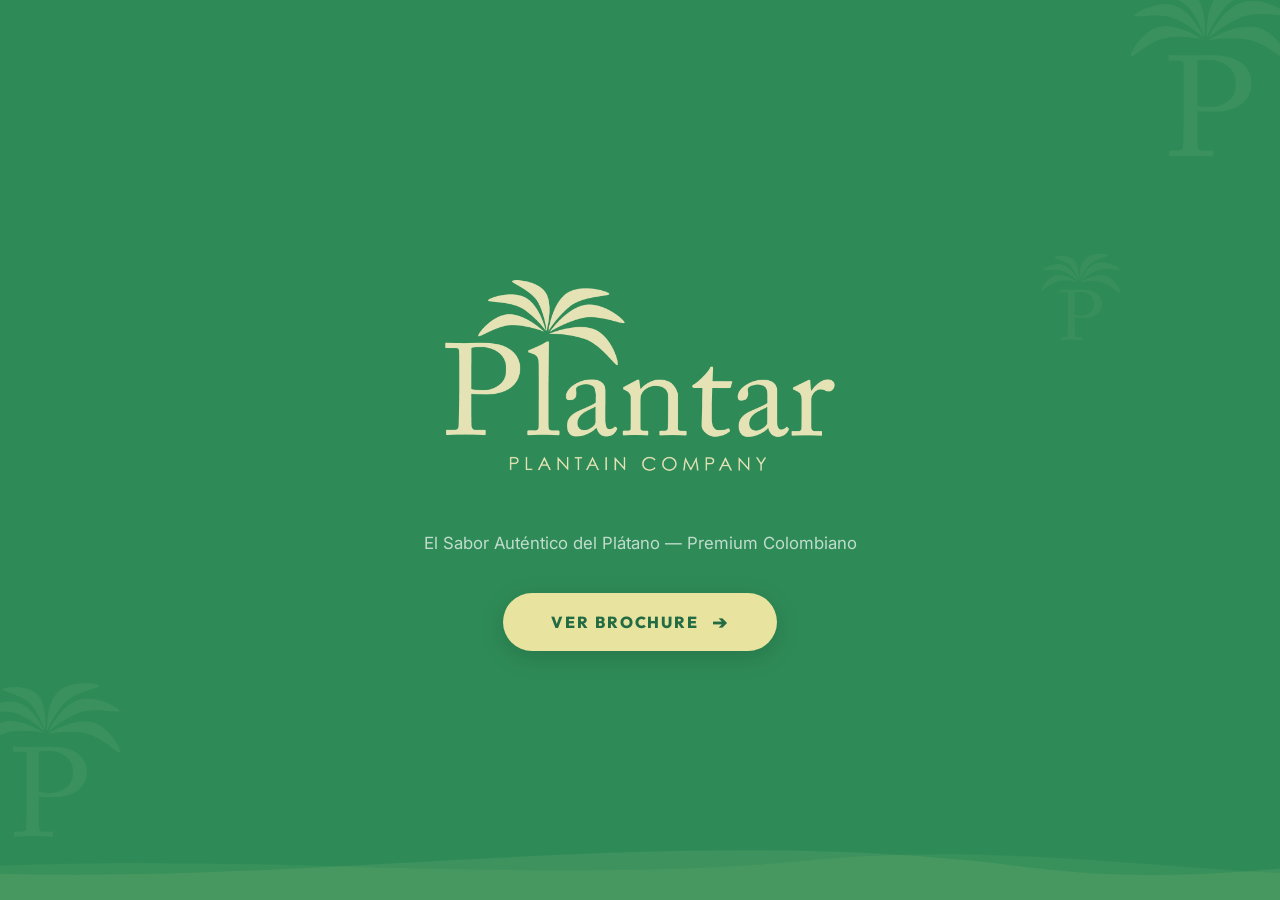
==== index.html @ ad69ef02 "Version completa del brochure interactivo Plantar - sistema de slides Brochure digital con 10 slides" ====
<!DOCTYPE html>
<html lang="es">
<head>
<meta charset="UTF-8">
<meta name="viewport" content="width=device-width, initial-scale=1.0">
<title>Plantar - Plantain Company</title>
<link rel="preconnect" href="https://fonts.googleapis.com">
<link href="https://fonts.googleapis.com/css2?family=Bebas+Neue&family=Inter:wght@300;400;500;600;700;800&family=Outfit:wght@400;500;600;700;800;900&display=swap" rel="stylesheet">
<style>
/* ============================================================
   THEME — edit colors here
   ============================================================ */
:root {
  --green:        #2E8B57;
  --green-dark:   #236B43;
  --green-deeper: #1A5233;
  --lime:         #E8E4A0;
  --lime-light:   #F2F0C4;
  --yellow:       #F5E642;
  --yellow-soft:  #EDE8A8;
  --cream:        #F9F7E8;
  --pink:         #E84B8A;
  --orange:       #F5A623;
  --white:        #FFFFFF;
  --dark:         #1A3D2A;
  --text-on-green:#E8E4A0;
  --text-dark-green:#236B43;

  --radius:    16px;
  --radius-lg: 24px;
  --radius-xl: 32px;
  --radius-pill: 50px;
  --transition: 0.5s cubic-bezier(0.22,1,0.36,1);
}

/* ============================================================
   RESET
   ============================================================ */
*,*::before,*::after{margin:0;padding:0;box-sizing:border-box}
body{
  font-family:'Inter',system-ui,sans-serif;
  background:var(--green);
  color:var(--white);
  overflow-x:hidden;
  -webkit-font-smoothing:antialiased;
}

/* ============================================================
   ORGANIC WAVE SVG (reusable bottom decoration)
   ============================================================ */
.wave-bottom{
  position:absolute;bottom:0;left:0;width:100%;
  pointer-events:none;overflow:hidden;
  line-height:0;
}
.wave-bottom svg{
  width:120%;margin-left:-10%;
  height:120px;
  display:block;
}

/* Brand P-palm icon decoration */
.brand-icon{
  position:absolute;
  pointer-events:none;
  opacity:0.07;
  animation:driftBreath 12s ease-in-out infinite;
}
.brand-icon img{
  width:100%;height:100%;
  /* Tint white PNG to lime */
  filter:brightness(0) saturate(100%)
    invert(91%) sepia(12%) saturate(600%) hue-rotate(15deg) brightness(100%) contrast(88%);
}
@keyframes driftBreath{
  0%  {transform:translateX(0)   scale(1)}
  25% {transform:translateX(15px) scale(1.06)}
  50% {transform:translateX(-10px) scale(0.94)}
  75% {transform:translateX(8px)  scale(1.04)}
  100%{transform:translateX(0)   scale(1)}
}

/* ============================================================
   LANDING
   ============================================================ */
.landing{
  min-height:100vh;
  display:flex;flex-direction:column;
  align-items:center;justify-content:center;
  background:var(--green);
  position:relative;overflow:hidden;
}

/* Decorative P icons on landing */
.landing .brand-icon.i1{top:-20px;right:-20px;width:180px;height:180px;animation-duration:14s}
.landing .brand-icon.i2{bottom:60px;left:-30px;width:160px;height:160px;animation-duration:18s;animation-delay:-4s}
.landing .brand-icon.i3{top:28%;right:12%;width:90px;height:90px;animation-duration:16s;animation-delay:-8s;opacity:0.05}

.landing-wave{
  position:absolute;bottom:0;left:0;width:100%;
  pointer-events:none;z-index:1;
}

.landing-content{
  position:relative;z-index:2;text-align:center;
  padding:2rem;
}

.logo-wrap{
  animation:popIn 0.8s cubic-bezier(0.22,1,0.36,1) forwards;
  opacity:0;
}
@keyframes popIn{
  from{opacity:0;transform:scale(0.8) translateY(30px)}
  to{opacity:1;transform:scale(1) translateY(0)}
}

/* Logo image — lime tint via CSS filter on white PNG */
.logo-img{
  max-width:clamp(280px,45vw,500px);
  height:auto;
  /* Tint white PNG to lime #E8E4A0 using filter */
  filter:brightness(0) saturate(100%)
    invert(91%) sepia(12%) saturate(600%) hue-rotate(15deg) brightness(100%) contrast(88%);
  margin-bottom:0.5rem;
  transition:filter 0.4s;
}
/* Portada truck */
.portada-truck{
  position:absolute;right:-10px;top:50%;transform:translateY(-50%);
  width:clamp(140px,20vw,240px);height:auto;
  z-index:3;pointer-events:none;
  animation:truckBounce 3s ease-in-out infinite;
  filter:drop-shadow(0 10px 25px rgba(0,0,0,0.15));
}
@keyframes truckBounce{
  0%,100%{transform:translateY(-50%) rotate(-1deg)}
  50%{transform:translateY(calc(-50% - 10px)) rotate(1deg)}
}
/* Sello sabor autentico */
.portada-sello{
  position:absolute;left:30px;top:50%;transform:translateY(-50%);
  width:clamp(90px,14vw,150px);height:auto;
  z-index:3;pointer-events:none;
  animation:selloSpin 20s linear infinite;
}
@keyframes selloSpin{
  from{transform:translateY(-50%) rotate(0deg)}
  to{transform:translateY(-50%) rotate(360deg)}
}
/* Decorative tropical leaves */
.portada-leaves{
  position:absolute;top:0;left:0;width:100%;height:100%;
  pointer-events:none;overflow:hidden;z-index:1;
}
.leaf{
  position:absolute;font-size:clamp(2rem,5vw,4rem);
  pointer-events:none;opacity:0.85;
  filter:drop-shadow(0 4px 8px rgba(0,0,0,0.1));
}
.leaf:nth-child(1){top:5%;left:8%;animation:leafFloat1 4s ease-in-out infinite;font-size:clamp(2.5rem,6vw,5rem)}
.leaf:nth-child(2){top:8%;right:25%;animation:leafFloat2 5s ease-in-out infinite 0.5s;font-size:clamp(2rem,4vw,3.5rem)}
.leaf:nth-child(3){top:2%;left:35%;animation:leafFloat1 4.5s ease-in-out infinite 1s;font-size:clamp(1.8rem,3.5vw,3rem)}
.leaf:nth-child(4){bottom:15%;left:5%;animation:leafFloat2 3.5s ease-in-out infinite 0.3s;font-size:clamp(2.5rem,5vw,4.5rem)}
.leaf:nth-child(5){bottom:10%;left:30%;animation:leafFloat1 5.5s ease-in-out infinite 0.8s;font-size:clamp(2rem,4vw,3.5rem)}
.leaf:nth-child(6){bottom:5%;right:30%;animation:leafFloat2 4s ease-in-out infinite 1.2s;font-size:clamp(1.5rem,3vw,2.5rem)}
.leaf:nth-child(7){top:15%;right:8%;animation:leafFloat1 3.8s ease-in-out infinite 0.6s;font-size:clamp(2rem,4.5vw,3.8rem)}
.leaf:nth-child(8){bottom:20%;right:10%;animation:leafFloat2 4.2s ease-in-out infinite 1.5s;font-size:clamp(2rem,4vw,3rem)}
@keyframes leafFloat1{
  0%,100%{transform:translateY(0) rotate(0deg)}
  50%{transform:translateY(-15px) rotate(8deg)}
}
@keyframes leafFloat2{
  0%,100%{transform:translateY(0) rotate(0deg)}
  50%{transform:translateY(-12px) rotate(-6deg)}
}
@media(max-width:600px){
  .portada-truck{width:clamp(100px,28vw,150px);right:10px}
  .portada-sello{width:clamp(65px,16vw,100px);left:10px}
  .leaf{opacity:0.7}
}

.brand-name{
  font-family:'Bebas Neue',sans-serif;
  font-size:clamp(5rem,14vw,10rem);
  color:var(--lime);
  letter-spacing:0.02em;
  line-height:0.85;
  text-shadow:0 4px 20px rgba(0,0,0,0.15);
}

.brand-sub{
  font-family:'Outfit',sans-serif;
  font-size:clamp(1rem,2.5vw,1.5rem);
  color:rgba(232,228,160,0.5);
  font-weight:600;
  letter-spacing:0.3em;
  text-transform:uppercase;
  margin-top:0.3rem;
}

.brand-slogan{
  font-family:'Inter',sans-serif;
  font-size:clamp(0.85rem,1.5vw,1.05rem);
  color:rgba(255,255,255,0.7);
  font-weight:400;
  margin-top:1.2rem;
  animation:fadeUp 1s ease forwards 0.6s;
  opacity:0;
}
@keyframes fadeUp{from{opacity:0;transform:translateY(12px)}to{opacity:1;transform:translateY(0)}}

.cta{
  display:inline-flex;align-items:center;gap:0.8rem;
  margin-top:2.5rem;
  padding:1.1rem 3rem;
  font-family:'Outfit',sans-serif;
  font-size:1rem;font-weight:800;
  color:var(--green-dark);
  background:var(--lime);
  border:none;border-radius:var(--radius-pill);
  cursor:pointer;
  text-transform:uppercase;letter-spacing:0.12em;
  box-shadow:0 6px 24px rgba(0,0,0,0.15);
  transition:all var(--transition);
  animation:fadeUp 1s ease forwards 0.9s;
  opacity:0;
  position:relative;overflow:hidden;
}
.cta::before{
  content:'';position:absolute;
  top:0;left:-100%;width:100%;height:100%;
  background:linear-gradient(90deg,transparent,rgba(255,255,255,0.4),transparent);
  transition:left 0.5s;
}
.cta:hover::before{left:100%}
.cta:hover{transform:translateY(-3px) scale(1.03);box-shadow:0 10px 32px rgba(0,0,0,0.2)}
.cta:active{transform:translateY(0) scale(0.98)}
.cta-icon{transition:transform 0.3s;font-size:1.1rem}
.cta:hover .cta-icon{transform:translateX(4px)}

/* ============================================================
   BROCHURE OVERLAY
   ============================================================ */
.overlay{
  position:fixed;top:0;left:0;width:100%;height:100%;
  z-index:1000;visibility:hidden;opacity:0;
  transition:opacity 0.5s,visibility 0.5s;
}
.overlay.open{visibility:visible;opacity:1}

.btn-close{
  position:fixed;top:1.5rem;right:1.5rem;z-index:1010;
  width:48px;height:48px;border-radius:50%;
  border:3px solid rgba(255,255,255,0.2);
  background:rgba(0,0,0,0.2);backdrop-filter:blur(8px);
  color:white;font-size:1.2rem;
  cursor:pointer;display:flex;align-items:center;justify-content:center;
  transition:all 0.3s;
}
.btn-close:hover{background:var(--pink);border-color:var(--pink);transform:rotate(90deg) scale(1.1)}

.arrow{
  position:fixed;top:50%;transform:translateY(-50%);z-index:1005;
  width:52px;height:52px;border-radius:50%;
  border:3px solid rgba(255,255,255,0.15);
  background:rgba(0,0,0,0.15);backdrop-filter:blur(8px);
  color:white;font-size:1.2rem;
  cursor:pointer;display:flex;align-items:center;justify-content:center;
  transition:all 0.3s;
}
.arrow:hover{background:var(--lime);color:var(--green-dark);border-color:var(--lime)}
.arrow.prev{left:1rem}.arrow.next{right:1rem}
.arrow:disabled{opacity:0.15;cursor:default;pointer-events:none}

.slider{position:relative;width:100%;height:100%;overflow:hidden}
.track{display:flex;height:100%;transition:transform 0.7s cubic-bezier(0.22,1,0.36,1)}

.slide{
  min-width:100%;height:100%;overflow-y:auto;
  display:flex;align-items:center;justify-content:center;
  padding:4rem 2rem;position:relative;
}
.slide::-webkit-scrollbar{width:4px}
.slide::-webkit-scrollbar-thumb{background:rgba(255,255,255,0.15);border-radius:4px}

.slide-body{
  max-width:1100px;width:100%;
  opacity:0;transform:translateY(35px);
  transition:all 0.8s cubic-bezier(0.22,1,0.36,1);
}
.slide.active .slide-body{opacity:1;transform:translateY(0)}

/* Dots */
.dots{
  position:fixed;bottom:1.5rem;left:50%;transform:translateX(-50%);
  z-index:1005;display:flex;gap:0.5rem;align-items:center;
  padding:0.6rem 1.2rem;
  background:rgba(0,0,0,0.35);backdrop-filter:blur(10px);
  border-radius:var(--radius-pill);
  border:1px solid rgba(255,255,255,0.1);
}
.dot{
  width:10px;height:10px;border-radius:50%;
  border:none;background:rgba(255,255,255,0.3);
  cursor:pointer;transition:all 0.4s;padding:0;
  position:relative;
}
.dot:hover{background:rgba(255,255,255,0.6);transform:scale(1.2)}
.dot.on{
  background:var(--green);width:32px;border-radius:6px;
  box-shadow:0 0 12px rgba(46,139,87,0.5);
  animation:dotPulse 2s ease-in-out infinite;
}
@keyframes dotPulse{
  0%,100%{box-shadow:0 0 8px rgba(46,139,87,0.4)}
  50%{box-shadow:0 0 16px rgba(46,139,87,0.7)}
}

/* ============================================================
   PATAKIS FAMILIA - RAIN EMPAQUES
   ============================================================ */
.patakis-slide{
  background:linear-gradient(135deg,#E8621C 0%,#D4247A 25%,#9C27B0 50%,#F5A623 75%,#2E8B57 100%);
  background-size:300% 300%;
  animation:patakisBg 10s ease infinite;
  overflow:hidden;position:relative;
}
@keyframes patakisBg{
  0%{background-position:0% 50%}
  50%{background-position:100% 50%}
  100%{background-position:0% 50%}
}
.patakis-rain{
  position:absolute;top:0;left:0;width:100%;height:100%;
  pointer-events:none;z-index:0;overflow:hidden;
}
.rain-emp{
  position:absolute;top:-150px;
  width:clamp(70px,10vw,130px);height:auto;
  object-fit:contain;
  animation:empRain linear infinite;
  opacity:0.9;
  filter:drop-shadow(0 6px 18px rgba(0,0,0,0.35));
  pointer-events:none;
}
.rain-emp:nth-child(odd){animation-name:empRainSpin}
@keyframes empRain{
  0%{transform:translateY(-120px) rotate(-5deg);opacity:0}
  10%{opacity:0.85}
  90%{opacity:0.7}
  100%{transform:translateY(calc(100vh + 120px)) rotate(5deg);opacity:0}
}
@keyframes empRainSpin{
  0%{transform:translateY(-120px) rotate(-15deg) scale(0.9);opacity:0}
  10%{opacity:0.8}
  50%{transform:translateY(50vh) rotate(10deg) scale(1.05)}
  90%{opacity:0.6}
  100%{transform:translateY(calc(100vh + 120px)) rotate(20deg) scale(0.95);opacity:0}
}
.patakis-content{
  position:relative;z-index:2;
  display:flex;flex-direction:column;align-items:center;justify-content:center;
  text-align:center;gap:1.5rem;
  min-height:60vh;
}
.patakis-logo{
  width:clamp(220px,35vw,450px);height:auto;
  filter:drop-shadow(0 10px 40px rgba(0,0,0,0.35));
  animation:patakisFloat 4s ease-in-out infinite;
}
@keyframes patakisFloat{
  0%,100%{transform:translateY(0) scale(1)}
  50%{transform:translateY(-12px) scale(1.02)}
}
.patakis-title{
  font-family:'Bebas Neue',sans-serif;
  font-size:clamp(2.5rem,8vw,5rem);
  color:#fff;line-height:1.05;
  text-shadow:0 4px 30px rgba(0,0,0,0.3);
}
.patakis-title span{
  display:block;
  color:#fff;
  font-size:1.3em;
  text-shadow:0 6px 40px rgba(0,0,0,0.25);
}
.patakis-grid{
  display:grid;
  grid-template-columns:repeat(auto-fill,minmax(70px,1fr));
  gap:0.4rem;max-width:800px;width:100%;
  margin-top:0.3rem;
}
.patakis-emp-item{
  background:rgba(255,255,255,0.06);
  border:1px solid rgba(255,255,255,0.08);
  border-radius:10px;padding:0.4rem;
  display:flex;align-items:center;justify-content:center;
  transition:all 0.3s;cursor:pointer;
}
.patakis-emp-item:hover{
  transform:translateY(-5px) scale(1.08);
  background:rgba(255,255,255,0.15);
  box-shadow:0 8px 24px rgba(245,166,35,0.3);
  border-color:rgba(245,166,35,0.4);
}
.patakis-emp-item img{
  width:100%;height:58px;object-fit:contain;
  filter:drop-shadow(0 2px 6px rgba(0,0,0,0.2));
}
@media(max-width:768px){
  .patakis-title{font-size:clamp(1.5rem,5vw,2.5rem)}
  .patakis-logo{width:clamp(150px,40vw,250px)}
  .patakis-grid{grid-template-columns:repeat(auto-fit,minmax(70px,1fr));gap:0.5rem}
  .patakis-emp-item img{height:60px}
  .rain-emp{width:clamp(40px,10vw,70px)}
}
.dots-wrap{
  position:fixed;bottom:0.8rem;left:50%;transform:translateX(-50%);
  z-index:1005;display:flex;flex-direction:column;align-items:center;gap:0.4rem;
}
.dots{position:static;transform:none}
.dots-hint{
  font-family:'Outfit',sans-serif;font-size:0.72rem;font-weight:600;
  color:rgba(255,255,255,0.9);
  background:var(--green);
  padding:0.3rem 1rem;border-radius:50px;
  white-space:nowrap;
  animation:hintFade 4s ease forwards;
  pointer-events:none;
}
@keyframes hintFade{
  0%{opacity:0;transform:translateY(5px)}
  15%{opacity:1;transform:translateY(0)}
  80%{opacity:1;transform:translateY(0)}
  100%{opacity:0;transform:translateY(-5px)}
}

/* Progress */
.progress{
  position:fixed;top:0;left:0;height:4px;
  background:linear-gradient(90deg,var(--lime),var(--yellow),var(--orange));
  z-index:1010;transition:width 0.5s ease;border-radius:0 2px 2px 0;
}

.counter{
  position:fixed;bottom:2rem;right:1.5rem;z-index:1005;
  font-size:0.75rem;color:rgba(255,255,255,0.3);font-weight:600;
}

/* ============================================================
   SLIDE BACKGROUNDS
   ============================================================ */
.bg-green{background:var(--green)}
.bg-green-dark{background:var(--green-dark)}

/* Legacy slide v2 */
.legacy-slide{
  background:linear-gradient(160deg,#FFF8F0 0%,#FFF3E0 40%,#E8F5E9 100%);
  color:#2D3436;
}
.legacy-badge{
  display:inline-block;
  background:linear-gradient(135deg,var(--green),#43A047);
  color:#fff;
  padding:0.4rem 1.8rem;
  border-radius:50px;
  font-family:'Outfit',sans-serif;
  font-size:0.85rem;
  font-weight:700;
  letter-spacing:0.12em;
  text-transform:uppercase;
}
.legacy-accent-line{
  width:80px;height:4px;
  background:linear-gradient(90deg,var(--green),#F5A623,#E8621C);
  border-radius:4px;
  margin:0.8rem auto 0;
}
.legacy-tabs-v2{
  display:flex;gap:1rem;margin-top:2rem;justify-content:center;
}
.ltab-v2{
  display:flex;flex-direction:column;align-items:center;
  padding:1.2rem 2.5rem;
  background:#fff;
  border:2px solid #e0e0e0;
  border-radius:16px;
  cursor:pointer;
  transition:all 0.35s ease;
  box-shadow:0 2px 8px rgba(0,0,0,0.04);
  font-family:'Outfit',sans-serif;
}
.ltab-v2:hover{
  border-color:var(--green);
  transform:translateY(-4px);
  box-shadow:0 8px 24px rgba(46,139,87,0.12);
}
.ltab-v2.active{
  background:var(--green);
  border-color:var(--green);
  color:#fff;
  transform:translateY(-4px);
  box-shadow:0 8px 24px rgba(46,139,87,0.25);
}
.ltab-v2-icon{font-size:2rem;margin-bottom:0.4rem;display:block}
.ltab-v2-label{font-size:0.85rem;font-weight:700;text-transform:uppercase;letter-spacing:0.08em}

.panel-quienes-v2{
  margin-top:1.5rem;
  padding:2rem;
  background:#fff;
  border-radius:16px;
  box-shadow:0 4px 20px rgba(0,0,0,0.06);
  border-left:4px solid var(--green);
}
.panel-quienes-v2 p{
  font-size:0.95rem;line-height:1.9;color:#444;font-weight:400;
}
.legacy-highlights{
  display:flex;gap:1rem;margin-top:1.5rem;flex-wrap:wrap;
}
.legacy-hl{
  display:flex;align-items:center;gap:0.5rem;
  padding:0.6rem 1.2rem;
  background:linear-gradient(135deg,#E8F5E9,#C8E6C9);
  border-radius:50px;
  font-size:0.85rem;font-weight:600;color:var(--green-dark);
}
.legacy-hl-icon{font-size:1.2rem}

.panel-historia-v2{
  margin-top:1.5rem;
  padding:2rem;
  background:#fff;
  border-radius:16px;
  box-shadow:0 4px 20px rgba(0,0,0,0.06);
  max-height:400px;overflow-y:auto;
}
.panel-historia-v2::-webkit-scrollbar{width:4px}
.panel-historia-v2::-webkit-scrollbar-thumb{background:var(--green);border-radius:4px}

.timeline-v2{position:relative;padding-left:2.5rem}
.timeline-v2::before{
  content:'';position:absolute;
  left:10px;top:0;bottom:0;width:3px;
  background:linear-gradient(to bottom,var(--green),#F5A623,#E8621C,#D4247A);
  border-radius:3px;
}
.tlv2-item{
  position:relative;margin-bottom:2rem;
  display:flex;gap:1rem;align-items:flex-start;
}
.tlv2-dot{
  position:absolute;left:-2.15rem;top:0.2rem;
  width:14px;height:14px;border-radius:50%;
  background:#fff;
  border:3px solid var(--green);
  box-shadow:0 0 0 4px rgba(46,139,87,0.15);
  z-index:2;
}
.tlv2-item:nth-child(2) .tlv2-dot{border-color:#43A047}
.tlv2-item:nth-child(3) .tlv2-dot{border-color:#66BB6A}
.tlv2-item:nth-child(4) .tlv2-dot{border-color:#F5A623}
.tlv2-item:nth-child(5) .tlv2-dot{border-color:#E8621C}
.tlv2-item:nth-child(6) .tlv2-dot{border-color:#D4247A}
.tlv2-item:nth-child(7) .tlv2-dot{border-color:#9C27B0}

.tlv2-year{
  font-family:'Bebas Neue',sans-serif;
  font-size:1.8rem;color:var(--green);
  line-height:1;min-width:60px;
}
.tlv2-content{flex:1}
.tlv2-title{
  font-family:'Outfit',sans-serif;
  font-size:1rem;font-weight:700;color:#2D3436;
  margin-bottom:0.25rem;
}
.tlv2-desc{font-size:0.85rem;color:#666;line-height:1.6;font-weight:400}
.bg-lime{background:var(--lime);color:var(--green-dark)}
.bg-yellow{background:var(--yellow-soft);color:var(--green-dark)}
.bg-cream{background:var(--cream);color:var(--green-dark)}
.bg-pink{background:linear-gradient(135deg,#C41E68,var(--pink))}
.bg-orange{background:linear-gradient(135deg,#D4581A,var(--orange))}

/* ============================================================
   TYPOGRAPHY
   ============================================================ */
.mega-title{
  font-family:'Bebas Neue',sans-serif;
  font-size:clamp(3rem,8vw,5.5rem);
  line-height:0.9;letter-spacing:0.02em;
  margin-bottom:0.5rem;
}
.mega-title .highlight{color:var(--lime)}
.bg-lime .mega-title .highlight,
.bg-yellow .mega-title .highlight,
.bg-cream .mega-title .highlight{color:var(--green)}

.sub-title{
  font-family:'Outfit',sans-serif;
  font-size:clamp(0.95rem,1.8vw,1.15rem);
  font-weight:500;opacity:0.75;
  margin-bottom:2rem;
}

.body-text{
  font-size:0.95rem;line-height:1.8;
  opacity:0.85;max-width:550px;font-weight:400;
}

.section-label{
  display:inline-block;
  padding:0.35rem 1.2rem;border-radius:var(--radius-pill);
  font-family:'Outfit',sans-serif;
  font-size:0.7rem;font-weight:700;
  text-transform:uppercase;letter-spacing:0.15em;
  background:rgba(255,255,255,0.12);
  margin-bottom:1rem;
}
.bg-lime .section-label,
.bg-yellow .section-label,
.bg-cream .section-label{background:rgba(74,124,46,0.1)}

/* ============================================================
   LAYOUT
   ============================================================ */
.two-col{display:grid;grid-template-columns:1fr 1fr;gap:4rem;align-items:center}
.center{text-align:center}
@media(max-width:768px){.two-col{grid-template-columns:1fr;gap:2rem}}

/* ============================================================
   PILL CARDS (numbered items like Canva style)
   ============================================================ */
.pills{display:flex;flex-direction:column;gap:0.8rem;margin-top:1.5rem}
.pill{
  display:flex;align-items:center;gap:1rem;
  padding:1rem 1.5rem;
  background:rgba(232,228,160,0.12);
  border-radius:var(--radius-pill);
  transition:all 0.3s;
}
.pill:hover{background:rgba(232,228,160,0.2);transform:translateX(6px)}
.bg-lime .pill,.bg-yellow .pill,.bg-cream .pill{background:rgba(74,124,46,0.08)}
.bg-lime .pill:hover,.bg-yellow .pill:hover,.bg-cream .pill:hover{background:rgba(74,124,46,0.15)}

.pill-num{
  font-family:'Bebas Neue',sans-serif;
  font-size:1.8rem;
  min-width:40px;
  color:var(--lime);
}
.bg-lime .pill-num,.bg-yellow .pill-num,.bg-cream .pill-num{color:var(--green)}
.pill-text{font-size:0.9rem;font-weight:500;line-height:1.4}

/* ============================================================
   CARDS GRID
   ============================================================ */
.cards{display:grid;grid-template-columns:repeat(auto-fit,minmax(220px,1fr));gap:1.2rem;margin-top:2rem}
.card{
  background:rgba(255,255,255,0.08);
  border-radius:var(--radius-lg);
  padding:2rem 1.5rem;text-align:center;
  transition:all var(--transition);
  border:2px solid rgba(255,255,255,0.05);
}
.card:hover{transform:translateY(-6px);background:rgba(255,255,255,0.14);box-shadow:0 16px 40px rgba(0,0,0,0.15)}
.bg-lime .card,.bg-yellow .card,.bg-cream .card{
  background:var(--white);border-color:rgba(74,124,46,0.08);
  box-shadow:0 2px 12px rgba(0,0,0,0.04);
}
.bg-lime .card:hover,.bg-yellow .card:hover,.bg-cream .card:hover{box-shadow:0 12px 36px rgba(0,0,0,0.1)}
.card-icon{font-size:2.5rem;margin-bottom:0.8rem;display:block}
.card-title{font-family:'Outfit',sans-serif;font-size:1.15rem;font-weight:800;margin-bottom:0.4rem}
.card-text{font-size:0.82rem;opacity:0.65;line-height:1.6;font-weight:400}

/* ============================================================
   PRODUCTS
   ============================================================ */
.products{display:grid;grid-template-columns:repeat(auto-fit,minmax(260px,1fr));gap:1.5rem;margin-top:2rem}
.product{
  background:rgba(255,255,255,0.08);
  border-radius:var(--radius-lg);overflow:hidden;
  transition:all var(--transition);
  border:2px solid rgba(255,255,255,0.05);
}
.product:hover{transform:translateY(-8px) rotate(-0.5deg);box-shadow:0 20px 50px rgba(0,0,0,0.2)}

.product-img{
  width:100%;height:200px;
  display:flex;align-items:center;justify-content:center;
  position:relative;overflow:hidden;
  background:rgba(232,228,160,0.08);
}
.product-img img{width:100%;height:100%;object-fit:cover}
/* Organic blob behind product emoji */
.product-img::before{
  content:'';position:absolute;
  width:140px;height:140px;
  background:rgba(232,228,160,0.15);
  border-radius:60% 40% 50% 50% / 50% 60% 40% 50%;
  animation:blobMorph 6s ease-in-out infinite;
}
@keyframes blobMorph{
  0%,100%{border-radius:60% 40% 50% 50%/50% 60% 40% 50%;transform:rotate(0deg)}
  50%{border-radius:40% 60% 50% 50%/60% 40% 50% 50%;transform:rotate(15deg)}
}
.product-emoji{font-size:4rem;position:relative;z-index:1;animation:gentleFloat 4s ease-in-out infinite}
@keyframes gentleFloat{0%,100%{transform:translateY(0)}50%{transform:translateY(-10px)}}

.product-body{padding:1.5rem}
.product-name{font-family:'Outfit',sans-serif;font-size:1.2rem;font-weight:800;margin-bottom:0.3rem}
.product-desc{font-size:0.82rem;opacity:0.65;line-height:1.5;font-weight:400}
.product-tag{
  display:inline-block;padding:0.25rem 0.8rem;
  border-radius:var(--radius-pill);
  font-size:0.65rem;font-weight:700;text-transform:uppercase;letter-spacing:0.08em;
  background:var(--lime);color:var(--green-dark);
  margin-top:0.7rem;
}

/* ============================================================
   PROCESS STEPS
   ============================================================ */
.steps{display:grid;grid-template-columns:repeat(auto-fit,minmax(150px,1fr));gap:1.5rem;margin-top:2rem}
.step{text-align:center;padding:1rem 0.5rem}
.step-num{
  font-family:'Bebas Neue',sans-serif;font-size:2.2rem;
  color:var(--lime);margin-bottom:0.3rem;
}
.bg-lime .step-num,.bg-yellow .step-num{color:var(--green)}
.step-icon{font-size:2.2rem;margin-bottom:0.5rem;display:block}
.step-label{font-family:'Outfit',sans-serif;font-size:0.95rem;font-weight:700;margin-bottom:0.2rem}
.step-desc{font-size:0.78rem;opacity:0.6;line-height:1.4;font-weight:400}

/* ============================================================
   STATS
   ============================================================ */
.stats{display:grid;grid-template-columns:repeat(auto-fit,minmax(200px,1fr));gap:1.5rem;margin-top:2rem}
.stat{
  text-align:center;padding:2rem 1.5rem;
  background:rgba(232,228,160,0.08);
  border-radius:var(--radius-lg);transition:all 0.3s;
}
.stat:hover{transform:scale(1.04);background:rgba(232,228,160,0.15)}
.bg-lime .stat,.bg-cream .stat{background:var(--white);box-shadow:0 2px 12px rgba(0,0,0,0.04)}
.stat-icon{font-size:2rem;margin-bottom:0.5rem}
.stat-val{font-family:'Bebas Neue',sans-serif;font-size:3.2rem;color:var(--lime);line-height:1}
.bg-lime .stat-val,.bg-cream .stat-val{color:var(--green)}
.stat-lbl{font-size:0.75rem;opacity:0.55;margin-top:0.2rem;font-weight:500}

/* Capacity tabs */
.cap-tabs{display:flex;gap:1rem;justify-content:center;margin-top:2rem;flex-wrap:wrap}
.cap-tab{
  display:flex;flex-direction:column;align-items:center;gap:0.4rem;
  padding:1.2rem 2rem;background:#fff;
  border:2px solid #e0e0e0;
  border-radius:16px;transition:all 0.35s;min-width:160px;
  box-shadow:0 2px 8px rgba(0,0,0,0.04);
}
.cap-tab:hover{transform:translateY(-4px);border-color:var(--green);box-shadow:0 8px 24px rgba(46,139,87,0.12)}
.cap-tab.active{background:var(--green);border-color:var(--green);transform:translateY(-4px);box-shadow:0 8px 24px rgba(46,139,87,0.25)}
.cap-tab.active .cap-tab-name{color:#fff}
.cap-tab-icon{font-size:2rem}
.cap-tab-name{font-family:'Outfit',sans-serif;font-size:0.9rem;font-weight:700;color:#2D3436}
.cap-panel{display:none;margin-top:1.5rem;animation:fadeUp 0.4s ease}
.cap-panel.visible{display:block}
.cap-panel-content{
  background:#fff;border-radius:16px;
  padding:2rem;box-shadow:0 4px 20px rgba(0,0,0,0.06);
  border-left:4px solid var(--green);
}
/* Toneladas panel */
.ton-grid{display:flex;gap:1.2rem;justify-content:center;flex-wrap:wrap;align-items:stretch}
.ton-card{
  text-align:center;padding:1.5rem 2rem;background:#f9f9f9;
  border-radius:16px;flex:1;min-width:140px;max-width:220px;
  transition:all 0.3s;border:2px solid #e8e8e8;
}
.ton-card:hover{transform:scale(1.03);box-shadow:0 6px 20px rgba(0,0,0,0.08)}
.ton-card.total{background:var(--green);border-color:var(--green)}
.ton-card.total .ton-lbl{color:rgba(255,255,255,0.9)}
.ton-card.total .ton-val{color:#fff}
.ton-lbl{font-family:'Outfit',sans-serif;font-size:0.85rem;font-weight:600;color:#888;margin-bottom:0.5rem}
.ton-val{font-family:'Bebas Neue',sans-serif;font-size:clamp(2.5rem,5vw,3.5rem);color:var(--green);line-height:1}
.ton-unit{font-family:'Outfit',sans-serif;font-size:0.75rem;color:#aaa;margin-top:0.3rem}
/* Colaboradores panel */
.colab-layout{display:grid;grid-template-columns:1fr 1fr;gap:2rem;align-items:center}
.colab-img{border-radius:var(--radius-lg);overflow:hidden}
.colab-img img{width:100%;height:auto;display:block;border-radius:var(--radius-lg)}
.colab-text{color:#2D3436}
.colab-text h3{font-family:'Bebas Neue',sans-serif;font-size:clamp(1.5rem,3vw,2.2rem);color:var(--green);margin-bottom:0.8rem}
.colab-text p{font-family:'Outfit',sans-serif;font-size:0.9rem;line-height:1.6;color:#555}
.colab-stat{display:flex;gap:1rem;margin-top:1.2rem}
.colab-stat-item{text-align:center;flex:1;background:#f0f7f3;border-radius:12px;padding:0.8rem}
.colab-stat-val{font-family:'Bebas Neue',sans-serif;font-size:2rem;color:var(--green)}
.colab-stat-lbl{font-size:0.7rem;color:#888}
/* Certificaciones panel */
.cert-grid{display:flex;gap:2rem;justify-content:center;align-items:center;flex-wrap:wrap}
.cert-item{
  display:flex;flex-direction:column;align-items:center;gap:0.6rem;
  padding:1.2rem;background:rgba(255,255,255,0.95);border-radius:var(--radius-lg);
  min-width:120px;transition:all 0.3s;
}
.cert-item:hover{transform:translateY(-4px);box-shadow:0 8px 24px rgba(0,0,0,0.15)}
.cert-item img{height:60px;width:auto;object-fit:contain}
.cert-big img{height:85px}
.cert-big{padding:1.5rem 1.8rem}
.cert-item span{font-family:'Outfit',sans-serif;font-size:0.75rem;font-weight:600;color:var(--green-dark);text-align:center}
@media(max-width:600px){
  .cap-tabs{gap:0.6rem}
  .cap-tab{padding:0.8rem 1.2rem;min-width:100px}
  .cap-tab-name{font-size:0.75rem}
  .colab-layout{grid-template-columns:1fr}
  .ton-card{min-width:100px;padding:1rem}
  .cert-item{min-width:90px;padding:0.8rem}
  .cert-item img{height:45px}
}

/* ============================================================
   SPECIALTIES
   ============================================================ */
.specs{display:grid;grid-template-columns:repeat(auto-fit,minmax(170px,1fr));gap:1.2rem;margin-top:2rem}
.spec{
  background:var(--white);border-radius:var(--radius-lg);
  padding:1.8rem 1.2rem;text-align:center;
  transition:all var(--transition);
  box-shadow:0 2px 12px rgba(0,0,0,0.04);
}
.spec:hover{transform:translateY(-5px) rotate(-1deg);box-shadow:0 12px 36px rgba(0,0,0,0.1)}
.spec-icon{font-size:2.8rem;margin-bottom:0.7rem;display:block}
.spec-name{font-family:'Outfit',sans-serif;font-size:1.05rem;font-weight:800;margin-bottom:0.3rem;color:var(--green-dark)}
.spec-desc{font-size:0.78rem;opacity:0.6;line-height:1.4;color:var(--dark)}
.spec.active{background:var(--green);color:white;transform:translateY(-5px);box-shadow:0 12px 36px rgba(0,0,0,0.15)}
.spec.active .spec-name{color:white}
.spec.active .spec-icon{filter:grayscale(0) brightness(1.2)}
.spec-gallery{
  display:none;margin-top:2rem;background:var(--white);border-radius:var(--radius-lg);
  padding:1.5rem;box-shadow:0 8px 32px rgba(0,0,0,0.08);
  animation:fadeUp 0.4s ease;
}
.spec-gallery.visible{display:block}
.spec-gallery-header{display:flex;justify-content:space-between;align-items:center;margin-bottom:1.2rem}
.spec-gallery-header h3{font-family:'Bebas Neue',sans-serif;font-size:1.6rem;color:var(--green-dark);margin:0}
.spec-gallery-close{background:none;border:none;font-size:1.4rem;cursor:pointer;color:var(--dark);opacity:0.5;transition:opacity 0.3s}
.spec-gallery-close:hover{opacity:1}
.spec-gallery-grid{
  display:grid;grid-template-columns:repeat(auto-fit,minmax(220px,1fr));gap:1.5rem;
  justify-items:center;align-items:stretch;
}
.spec-gallery-item{
  display:flex;flex-direction:column;align-items:center;justify-content:flex-end;
  height:100%;
}
.spec-gallery-item img{
  max-height:340px;width:auto;max-width:100%;object-fit:contain;
  transition:transform 0.3s ease;cursor:pointer;border-radius:8px;
  flex:1;min-height:0;
}
.spec-gallery-item img:hover{transform:scale(1.05)}
.spec-gallery-name{
  font-family:'Outfit',sans-serif;font-size:0.85rem;font-weight:600;
  color:var(--green-dark);text-align:center;
  margin-top:0.5rem;flex-shrink:0;
}
@media(max-width:600px){
  .spec-gallery-grid{grid-template-columns:repeat(auto-fit,minmax(150px,1fr));gap:1rem}
  .spec-gallery-item img{max-height:280px}
  .spec-gallery-name{font-size:0.75rem}
}

/* ============================================================
   REGIONS / MAP
   ============================================================ */
.world-map-wrap{position:relative;width:100%;max-width:1000px;margin:1.5rem auto 0}
.world-map-wrap img{width:100%;height:auto;border-radius:var(--radius-lg);display:block}
.map-overlay{position:absolute;top:0;left:0;width:100%;height:100%;pointer-events:none}
.map-pin{
  position:absolute;width:14px;height:14px;border-radius:50%;
  transform:translate(-50%,-50%);pointer-events:all;cursor:pointer;
  border:2px solid #fff;box-shadow:0 0 8px rgba(0,0,0,0.3);
  transition:all 0.3s;z-index:2;
}
.map-pin::after{
  content:'';position:absolute;top:-4px;left:-4px;right:-4px;bottom:-4px;
  border-radius:50%;border:2px solid currentColor;opacity:0;
  animation:pingMap 2s cubic-bezier(0,0,0.2,1) infinite;
}
.map-pin:hover,.map-pin.active{transform:translate(-50%,-50%) scale(1.5);z-index:5;box-shadow:0 0 16px rgba(0,0,0,0.4)}
.map-pin-label{
  position:absolute;top:-28px;left:50%;transform:translateX(-50%);
  background:rgba(0,0,0,0.8);color:#fff;padding:3px 8px;border-radius:4px;
  font-family:'Outfit',sans-serif;font-size:0.65rem;font-weight:600;
  white-space:nowrap;opacity:0;transition:opacity 0.3s;pointer-events:none;
}
.map-pin:hover .map-pin-label,.map-pin.active .map-pin-label{opacity:1}
.map-pin-label::after{
  content:'';position:absolute;bottom:-4px;left:50%;transform:translateX(-50%);
  border-left:4px solid transparent;border-right:4px solid transparent;border-top:4px solid rgba(0,0,0,0.8);
}
.map-line{
  position:absolute;height:1px;transform-origin:left center;
  opacity:0;pointer-events:none;z-index:1;
}
.map-line.visible{opacity:0.5;animation:drawLine 1s ease forwards}
@keyframes pingMap{
  0%{opacity:0.7;transform:scale(1)}
  100%{opacity:0;transform:scale(2.5)}
}
@keyframes drawLine{
  from{clip-path:inset(0 100% 0 0)}
  to{clip-path:inset(0 0 0 0)}
}
.map-stats{display:flex;gap:2rem;justify-content:center;margin-top:1rem;margin-bottom:0.5rem;flex-wrap:wrap}
.map-stat{text-align:center}
.map-stat-val{
  font-family:'Bebas Neue',sans-serif;font-size:clamp(2rem,4vw,3rem);
  color:var(--green-dark);line-height:1;
}
.map-stat-lbl{font-family:'Outfit',sans-serif;font-size:0.75rem;color:var(--dark);opacity:0.6;font-weight:500}
.map-legend{display:flex;flex-wrap:wrap;gap:0.6rem;margin-top:1.2rem;justify-content:center}
.map-legend-item{
  display:flex;align-items:center;gap:0.4rem;
  padding:0.35rem 0.8rem;
  background:rgba(0,0,0,0.05);border:1px solid rgba(0,0,0,0.1);
  border-radius:var(--radius-pill);font-size:0.78rem;font-weight:500;color:var(--dark);
  transition:all 0.3s;cursor:pointer;
}
.map-legend-item.active{background:var(--green);color:#fff;border-color:var(--green)}
.map-legend-dot{width:10px;height:10px;border-radius:50%;display:inline-block}
.map-legend-item:hover{background:rgba(0,0,0,0.1);transform:scale(1.05)}
.map-legend-item.active:hover{background:var(--green-dark)}

/* ============================================================
   PARTNERS
   ============================================================ */
.partners{display:grid;grid-template-columns:repeat(auto-fit,minmax(140px,1fr));gap:1.2rem;margin-top:2rem}
.partner{
  background:rgba(255,255,255,0.08);
  border-radius:var(--radius);padding:1.5rem;
  text-align:center;transition:all 0.3s;
}
.partner:hover{transform:scale(1.06);background:rgba(255,255,255,0.15)}
.partner-icon{font-size:1.8rem;margin-bottom:0.4rem}
.partner-name{font-size:0.82rem;font-weight:600}

/* ============================================================
   CONTACT
   ============================================================ */
.contact-box{
  text-align:center;margin-top:3rem;
  padding:2.5rem 2rem;
  background:rgba(232,228,160,0.08);
  border-radius:var(--radius-xl);
  border:2px solid rgba(232,228,160,0.1);
}
.contact-btn{
  display:inline-flex;align-items:center;gap:0.6rem;
  padding:1rem 2.5rem;
  background:var(--lime);color:var(--green-dark);
  border:none;border-radius:var(--radius-pill);
  font-family:'Outfit',sans-serif;
  font-size:0.85rem;font-weight:800;
  cursor:pointer;transition:all 0.3s;
  text-decoration:none;text-transform:uppercase;letter-spacing:0.12em;
  margin-top:1.2rem;
}
.contact-btn:hover{transform:translateY(-3px);box-shadow:0 10px 28px rgba(0,0,0,0.15)}

/* Aliados slide - fix overflow */
[data-i="9"]{align-items:flex-start!important}

/* Partners v2 light theme - Tab system */
.aliados-tabs{display:flex;gap:0.6rem;flex-wrap:wrap;justify-content:center;margin-top:1.5rem}
.aliado-tab{
  padding:0.7rem 1.6rem;
  background:#fff;border:2px solid #e0e0e0;
  border-radius:50px;cursor:pointer;
  font-family:'Outfit',sans-serif;font-size:0.82rem;font-weight:700;
  color:#555;transition:all 0.3s;
  display:flex;align-items:center;gap:0.5rem;
}
.aliado-tab:hover{border-color:var(--green);color:var(--green)}
.aliado-tab.active{background:var(--green);border-color:var(--green);color:#fff;box-shadow:0 4px 16px rgba(46,139,87,0.25)}
.aliado-tab img{width:22px;height:22px;object-fit:contain;border-radius:4px}
.aliado-panel{
  display:none;margin-top:1.5rem;
  animation:fadeUp 0.5s ease;
}
.aliado-panel.visible{display:block}

/* Goya panel */
.goya-header{display:flex;align-items:center;gap:1.5rem;margin-bottom:1.5rem;flex-wrap:wrap;justify-content:center}
.goya-logo{width:clamp(100px,18vw,180px);border-radius:12px}
.goya-text{
  background:#fff;border-radius:16px;padding:1.5rem 2rem;
  box-shadow:0 4px 20px rgba(0,0,0,0.06);
  border-left:4px solid #E8621C;
  font-size:0.95rem;line-height:1.7;color:#444;
  max-width:600px;text-align:left;
}
.goya-empaques{
  display:grid;grid-template-columns:repeat(auto-fit,minmax(100px,1fr));
  gap:1rem;margin-top:1.5rem;
}
.goya-emp{
  background:#fff;border-radius:12px;padding:0.8rem;
  box-shadow:0 2px 10px rgba(0,0,0,0.06);
  transition:all 0.3s;text-align:center;
}
.goya-emp:hover{transform:translateY(-4px);box-shadow:0 8px 24px rgba(232,98,28,0.15)}
.goya-emp img{width:100%;height:auto;border-radius:8px}

/* Stores panel */
.stores-summary{display:flex;gap:1.5rem;justify-content:center;margin-bottom:1.2rem}
.stores-stat{
  background:#fff;border-radius:16px;padding:1rem 2rem;
  text-align:center;box-shadow:0 2px 12px rgba(0,0,0,0.05);
  border:2px solid #e8e8e8;display:flex;flex-direction:column;
}
.stores-stat-num{font-family:'Bebas Neue',sans-serif;font-size:2.2rem;color:var(--green);line-height:1}
.stores-stat-label{font-size:0.75rem;font-weight:700;color:#888;text-transform:uppercase;letter-spacing:0.08em}

.stores-accordion{
  max-height:340px;overflow-y:auto;
  border-radius:16px;background:#fff;
  box-shadow:0 2px 12px rgba(0,0,0,0.05);
  border:2px solid #e8e8e8;
}
.stores-accordion::-webkit-scrollbar{width:4px}
.stores-accordion::-webkit-scrollbar-thumb{background:var(--green);border-radius:4px}

.store-city-block{border-bottom:1px solid #f0f0f0}
.store-city-block:last-child{border-bottom:none}
.store-city-btn{
  width:100%;display:flex;align-items:center;gap:0.6rem;
  padding:0.8rem 1.2rem;background:none;border:none;cursor:pointer;
  font-family:'Outfit',sans-serif;font-size:0.88rem;font-weight:700;
  color:#2D3436;transition:all 0.2s;text-align:left;
}
.store-city-btn:hover{background:#f8fdf8}
.store-city-name{flex:1}
.store-city-count{
  font-size:0.7rem;font-weight:600;color:#fff;
  background:var(--green);border-radius:50px;
  padding:0.15rem 0.6rem;
}
.store-city-arrow{
  font-size:0.8rem;color:#aaa;transition:transform 0.3s;
}
.store-city-block.open .store-city-arrow{transform:rotate(90deg);color:var(--green)}
.store-city-block.open .store-city-btn{background:#f0faf0}

.store-city-list{
  display:none;padding:0 1.2rem 0.8rem;
}
.store-city-block.open .store-city-list{
  display:grid;grid-template-columns:repeat(auto-fit,minmax(180px,1fr));gap:0.4rem;
  animation:fadeUp 0.3s ease;
}
.store-pdv{
  font-size:0.78rem;color:#555;padding:0.4rem 0.7rem;
  background:#f8fdf8;border-radius:8px;border-left:3px solid var(--green);
  font-weight:500;
}

/* Clients panel */
.clients-text{
  background:#fff;border-radius:16px;padding:1.5rem 2rem;
  box-shadow:0 4px 20px rgba(0,0,0,0.06);
  border-left:4px solid var(--green);
  font-size:0.95rem;line-height:1.7;color:#444;
  text-align:left;margin-bottom:1.2rem;
}
.clients-list{
  display:grid;grid-template-columns:repeat(auto-fit,minmax(220px,1fr));
  gap:0.8rem;margin-top:1rem;
}
.client-item{
  display:flex;align-items:center;gap:0.7rem;
  background:#fff;border-radius:12px;padding:1rem 1.3rem;
  box-shadow:0 2px 10px rgba(0,0,0,0.04);
  font-size:0.9rem;font-weight:600;color:#2D3436;
  border:2px solid #f0f0f0;transition:all 0.3s;
}
.client-item:hover{border-color:var(--green);transform:translateX(4px)}
.client-clickable{border-color:var(--green);background:#f0faf0}
.client-clickable:hover{background:#e0f5e0;box-shadow:0 4px 16px rgba(46,139,87,0.15)}
.client-item::before{content:"✓";display:flex;align-items:center;justify-content:center;width:28px;height:28px;background:var(--green);color:#fff;border-radius:50%;font-size:0.75rem;font-weight:800;flex-shrink:0}

/* Private brand panel */
.private-brand-box{
  background:#fff;border-radius:20px;padding:2rem;
  box-shadow:0 4px 20px rgba(0,0,0,0.06);
  border-top:4px solid #9C27B0;
}
.private-brand-box h3{
  font-family:'Bebas Neue',sans-serif;font-size:1.8rem;
  color:#9C27B0;margin-bottom:0.5rem;
}
.private-brand-box>p{
  font-size:0.95rem;line-height:1.7;color:#555;margin-bottom:1.5rem;
}
.pb-features{
  display:grid;grid-template-columns:repeat(auto-fit,minmax(250px,1fr));
  gap:0.7rem;
}
.pb-feature{
  display:flex;align-items:center;gap:0.8rem;
  padding:0.9rem 1.2rem;
  background:linear-gradient(135deg,#F3E5F5,#EDE7F6);
  border-radius:12px;font-size:0.88rem;font-weight:600;
  color:#4A148C;transition:all 0.3s;
}
.pb-feature:hover{transform:translateX(4px);box-shadow:0 4px 12px rgba(156,39,176,0.12)}
.pb-feature::before{content:"⚙️";font-size:1.1rem}
.pb-cta{
  display:flex;align-items:center;justify-content:center;gap:0.8rem;
  margin-top:1.5rem;padding:1rem 2rem;
  background:linear-gradient(135deg,#9C27B0,#7B1FA2);
  color:#fff;border-radius:50px;cursor:pointer;
  font-family:'Outfit',sans-serif;font-size:0.9rem;font-weight:700;
  transition:all 0.3s;box-shadow:0 4px 16px rgba(156,39,176,0.3);
}
.pb-cta:hover{transform:translateY(-3px);box-shadow:0 8px 24px rgba(156,39,176,0.4)}
.pb-cta-hint{font-size:0.75rem;opacity:0.8}

/* Contact box v2 */
.contact-box-v2{
  text-align:center;margin-top:2rem;
  padding:2rem 1.5rem;
  background:#fff;
  border-radius:20px;
  box-shadow:0 4px 20px rgba(0,0,0,0.06);
  border-top:4px solid var(--green);
}
.contact-box-v2 h3{
  font-family:'Bebas Neue',sans-serif;font-size:1.8rem;
  color:var(--green);margin-bottom:0.8rem;
}
.contact-info-v2{
  display:flex;gap:1.5rem;justify-content:center;flex-wrap:wrap;
  margin-bottom:1.2rem;
}
.contact-item-v2{
  display:flex;align-items:center;gap:0.5rem;
  font-size:0.9rem;color:#555;font-weight:500;
}
.contact-item-v2 span{font-size:1.2rem}
.contact-btn-v2{
  display:inline-flex;align-items:center;gap:0.6rem;
  padding:1rem 2.5rem;
  background:var(--green);color:#fff;
  border:none;border-radius:50px;
  font-family:'Outfit',sans-serif;
  font-size:0.85rem;font-weight:800;
  cursor:pointer;transition:all 0.3s;
  text-decoration:none;text-transform:uppercase;letter-spacing:0.12em;
}
.contact-btn-v2:hover{transform:translateY(-3px);box-shadow:0 10px 28px rgba(46,139,87,0.3);background:var(--green-dark)}

/* ============================================================
   HIGHLIGHT CHIPS
   ============================================================ */
.chips{display:flex;gap:0.6rem;flex-wrap:wrap;margin-top:1.5rem}
.chip{
  display:flex;align-items:center;gap:0.4rem;
  padding:0.4rem 1rem;
  background:rgba(232,228,160,0.1);
  border-radius:var(--radius-pill);font-size:0.8rem;font-weight:500;
}

/* Feature list */
.features{display:grid;grid-template-columns:repeat(auto-fit,minmax(240px,1fr));gap:0.7rem;margin-top:2rem}
.feature{
  display:flex;align-items:center;gap:0.6rem;
  padding:0.8rem 1.2rem;
  background:rgba(232,228,160,0.08);
  border-radius:var(--radius-pill);font-size:0.85rem;font-weight:500;
}
.feature-check{color:var(--lime);font-size:1rem}

/* ============================================================
   LEGACY INTERACTIVE TABS
   ============================================================ */
.legacy-tabs{display:flex;gap:1rem;margin-top:2rem}
.legacy-tab{
  flex:1;padding:1.5rem;
  background:rgba(232,228,160,0.08);
  border:2px solid rgba(232,228,160,0.1);
  border-radius:var(--radius-lg);
  text-align:center;cursor:pointer;
  transition:all 0.4s;
}
.legacy-tab:hover{background:rgba(232,228,160,0.15);transform:translateY(-3px)}
.legacy-tab.active{
  background:rgba(232,228,160,0.18);
  border-color:var(--lime);
  transform:translateY(-3px);
  box-shadow:0 8px 24px rgba(0,0,0,0.15);
}
.legacy-tab-icon{font-size:2.2rem;margin-bottom:0.5rem;display:block}
.legacy-tab-label{font-family:'Outfit',sans-serif;font-size:0.9rem;font-weight:700;text-transform:uppercase;letter-spacing:0.08em}

/* Lime-bg variant for tabs */
.tab-lime{
  background:#fff !important;
  border:2px solid #e0e0e0 !important;
  border-radius:16px !important;
  color:var(--green-dark);
  box-shadow:0 2px 8px rgba(0,0,0,0.04) !important;
}
.tab-lime .legacy-tab-label{color:#2D3436}
.tab-lime:hover{border-color:var(--green) !important;transform:translateY(-4px);box-shadow:0 8px 24px rgba(46,139,87,0.12) !important}
.tab-lime.active{
  background:var(--green) !important;
  border-color:var(--green) !important;
  box-shadow:0 8px 24px rgba(46,139,87,0.25) !important;
}
.tab-lime.active .legacy-tab-label{color:#fff}

.legacy-panel{
  display:none;
  margin-top:1.5rem;
  animation:panelIn 0.5s ease forwards;
}
.legacy-panel.visible{display:block}
@keyframes panelIn{
  from{opacity:0;transform:translateY(15px)}
  to{opacity:1;transform:translateY(0)}
}

/* Quienes Somos panel */
.panel-quienes{
  padding:2rem;
  background:#fff;
  border-radius:16px;
  box-shadow:0 4px 20px rgba(0,0,0,0.06);
  border-left:4px solid var(--green);
}
.panel-quienes p{font-size:0.95rem;line-height:1.85;color:#444;font-weight:400}

/* Panel with image layout */
.panel-with-img{
  display:grid;
  grid-template-columns:1fr 1fr;
  gap:1.5rem;
  align-items:center;
}
.panel-text{flex:1}
.panel-img{
  border-radius:var(--radius-lg);
  overflow:hidden;
  box-shadow:0 8px 24px rgba(0,0,0,0.1);
  cursor:pointer;
  position:relative;
}
.panel-img::after{
  content:'🔍';
  position:absolute;bottom:0.6rem;right:0.6rem;
  width:30px;height:30px;border-radius:50%;
  background:rgba(0,0,0,0.4);backdrop-filter:blur(4px);
  display:flex;align-items:center;justify-content:center;
  font-size:0.8rem;
  opacity:0;transition:opacity 0.3s;
  pointer-events:none;
}
.panel-img:hover::after{opacity:1}
.panel-img img{
  width:100%;
  height:280px;
  object-fit:cover;
  display:block;
  transition:transform 0.5s;
}
.panel-img:hover img{transform:scale(1.03)}
@media(max-width:768px){
  .panel-with-img{grid-template-columns:1fr}
  .panel-img img{height:220px}
}

/* Lightbox */
.lightbox{
  position:fixed;top:0;left:0;width:100%;height:100%;
  z-index:2000;
  background:rgba(255,248,240,0.92);
  backdrop-filter:blur(16px);
  display:flex;align-items:center;justify-content:center;
  opacity:0;visibility:hidden;
  transition:opacity 0.4s,visibility 0.4s;
  cursor:pointer;
}
.lightbox.show{opacity:1;visibility:visible}
.lightbox img{
  max-width:90%;max-height:85vh;
  object-fit:contain;
  border-radius:var(--radius-lg);
  box-shadow:0 20px 60px rgba(0,0,0,0.15);
  transform:scale(0.9);
  transition:transform 0.4s cubic-bezier(0.22,1,0.36,1);
}
.lightbox.show img{transform:scale(1)}
.lightbox-close{
  position:absolute;top:1.5rem;right:1.5rem;
  width:44px;height:44px;border-radius:50%;
  border:2px solid rgba(0,0,0,0.1);
  background:rgba(46,139,87,0.9);
  color:white;font-size:1.2rem;
  cursor:pointer;display:flex;align-items:center;justify-content:center;
  transition:all 0.3s;
}
.lightbox-close:hover{background:var(--green-dark);transform:scale(1.1)}

/* Product carousel slide */
.carousel-slide{
  transition:background-color 0.6s ease;
  position:relative;overflow:hidden;
}
.carousel-waves{
  position:absolute;top:0;left:0;width:100%;height:100%;
  pointer-events:none;z-index:0;
}
.carousel-wave{
  position:absolute;width:140%;height:auto;
  min-height:40%;
}
.cw1{
  bottom:0;left:-20%;
  animation:waveFloat1 8s ease-in-out infinite;
}
.cw2{
  bottom:-10%;left:-10%;
  animation:waveFloat2 10s ease-in-out infinite;
}
.cw3{
  top:-10%;left:-20%;
  animation:waveFloat3 12s ease-in-out infinite;
}
@keyframes waveFloat1{
  0%,100%{transform:translateX(0) translateY(0)}
  50%{transform:translateX(-3%) translateY(-8px)}
}
@keyframes waveFloat2{
  0%,100%{transform:translateX(0) translateY(0)}
  50%{transform:translateX(2%) translateY(-12px)}
}
@keyframes waveFloat3{
  0%,100%{transform:translateX(0) translateY(0)}
  50%{transform:translateX(-2%) translateY(6px)}
}
.carousel-slide .slide-body{position:relative;z-index:1}
.carousel-header{
  display:flex;align-items:center;justify-content:space-between;
  gap:1rem;flex-wrap:wrap;margin-bottom:1.5rem;
}
.carousel-title{
  font-family:'Bebas Neue',sans-serif;
  font-size:clamp(1.8rem,4vw,2.8rem);
  color:white;line-height:1;
}
.carousel-search{
  display:flex;align-items:center;gap:0.5rem;
  background:rgba(255,255,255,0.15);
  border:1px solid rgba(255,255,255,0.2);
  border-radius:var(--radius-pill);
  padding:0.5rem 1rem;
  backdrop-filter:blur(6px);
}
.carousel-search input{
  border:none;background:transparent;
  color:white;font-family:'Inter',sans-serif;
  font-size:0.85rem;outline:none;width:140px;
}
.carousel-search input::placeholder{color:rgba(255,255,255,0.5)}
.carousel-search-icon{color:rgba(255,255,255,0.6);font-size:0.9rem}

.carousel-cats{
  display:flex;gap:0.5rem;flex-wrap:wrap;margin-bottom:1.5rem;
}
.carousel-cat{
  padding:0.45rem 1.2rem;
  border-radius:var(--radius-pill);
  border:2px solid rgba(255,255,255,0.25);
  background:rgba(255,255,255,0.1);
  color:white;font-family:'Outfit',sans-serif;
  font-size:0.75rem;font-weight:700;
  text-transform:uppercase;letter-spacing:0.08em;
  cursor:pointer;transition:all 0.3s;
}
.carousel-cat:hover{background:rgba(255,255,255,0.2)}
.carousel-cat.active{background:white;color:var(--dark);border-color:white}

.carousel-content{
  display:grid;
  grid-template-columns:1fr 1fr;
  gap:2.5rem;align-items:center;
  min-height:300px;
}
.carousel-img{
  display:flex;align-items:center;justify-content:center;
}
.carousel-img img{
  max-width:100%;max-height:420px;
  object-fit:contain;
  mix-blend-mode:screen;
  animation:productFloat 4s ease-in-out infinite;
  cursor:pointer;
}
@keyframes productFloat{
  0%,100%{transform:translateY(0) rotate(0deg)}
  25%{transform:translateY(-12px) rotate(1deg)}
  75%{transform:translateY(5px) rotate(-1deg)}
}
.carousel-info{color:white}
.carousel-info h3{
  font-family:'Bebas Neue',sans-serif;
  font-size:clamp(2rem,5vw,3rem);
  line-height:1;margin-bottom:0.8rem;
}
.carousel-info p{font-size:0.92rem;line-height:1.8;opacity:0.85}
.carousel-info .sizes{font-weight:700;margin-top:0.8rem;font-size:0.9rem}
.carousel-info-en{
  margin-top:1.2rem;padding-top:1.2rem;
  border-top:1px solid rgba(255,255,255,0.15);
}
.carousel-info-en h4{font-family:'Outfit';font-style:italic;font-size:1rem;font-weight:600;margin-bottom:0.3rem}
.carousel-info-en p{font-size:0.85rem;opacity:0.65}

.carousel-nav{
  display:flex;align-items:center;justify-content:center;
  gap:1rem;margin-top:1.5rem;
}
.carousel-arrow{
  width:44px;height:44px;border-radius:50%;
  border:2px solid rgba(255,255,255,0.25);
  background:rgba(255,255,255,0.1);
  color:white;font-size:1.1rem;
  cursor:pointer;display:flex;align-items:center;justify-content:center;
  transition:all 0.3s;
}
.carousel-arrow:hover{background:rgba(255,255,255,0.25)}
.carousel-arrow:disabled{opacity:0.2;cursor:default}
.carousel-counter{
  font-family:'Outfit';font-size:0.8rem;
  color:rgba(255,255,255,0.5);font-weight:600;
}

/* Product/Info toggle tabs */
.prod-tabs{
  display:flex;gap:0.5rem;margin-bottom:1.2rem;
}
.prod-tab{
  padding:0.4rem 1.2rem;
  border-radius:var(--radius-pill);
  border:2px solid rgba(255,255,255,0.2);
  background:rgba(255,255,255,0.08);
  color:white;font-family:'Outfit';
  font-size:0.75rem;font-weight:700;
  text-transform:uppercase;letter-spacing:0.08em;
  cursor:pointer;transition:all 0.3s;
}
.prod-tab:hover{background:rgba(255,255,255,0.18)}
.prod-tab.active{background:white;color:var(--dark);border-color:white}

.prod-view{display:block}
.prod-view.hidden{display:none}

/* Info table */
.info-layout{
  display:grid;grid-template-columns:1fr 1fr;
  gap:2rem;align-items:start;
}
.info-empaque{display:flex;align-items:center;justify-content:center}
.info-empaque img{
  max-width:100%;max-height:450px;object-fit:contain;
  mix-blend-mode:screen;
  animation:productFloat 4s ease-in-out infinite;
}
.info-table{color:white}
.info-table h4{
  font-family:'Bebas Neue';font-size:1.4rem;
  margin-bottom:0.8rem;
}
.info-table table{
  width:100%;border-collapse:collapse;
  font-size:0.78rem;
}
.info-table td,.info-table th{
  padding:0.45rem 0.6rem;
  border:1px solid rgba(255,255,255,0.15);
  text-align:left;
}
.info-table th{
  background:rgba(255,255,255,0.1);
  font-weight:700;font-size:0.7rem;
  text-transform:uppercase;letter-spacing:0.05em;
}
.info-table td{font-weight:400;opacity:0.9}
.info-extras{
  margin-top:1rem;padding:0.8rem 1rem;
  background:rgba(255,255,255,0.08);
  border-radius:var(--radius);font-size:0.82rem;
}
.info-extras strong{font-weight:700}

@media(max-width:768px){
  .carousel-content{grid-template-columns:1fr;text-align:center}
  .carousel-img img{max-height:300px}
  .carousel-header{justify-content:center}
  .info-layout{grid-template-columns:1fr}
  .info-empaque img{max-height:320px}
}

/* Maquila slide */
.maquila-layout{
  display:grid;grid-template-columns:1fr 1fr;gap:2rem;align-items:center;
  min-height:60vh;
}
.maquila-left{padding:2rem}
.maquila-left h2{
  font-family:'Bebas Neue',sans-serif;font-size:clamp(2.5rem,5vw,4rem);
  color:white;line-height:1;margin-bottom:1rem;
}
.maquila-left h2 span{
  font-family:'Dancing Script',cursive;color:var(--lime);
  font-weight:400;display:block;font-size:1.1em;
}
.maquila-left p{color:#444;font-size:1rem;line-height:1.6;margin-bottom:1.5rem}
.maquila-packages{
  display:flex;gap:0.8rem;justify-content:center;flex-wrap:wrap;
  margin-top:1.5rem;
}
.maquila-packages img{
  height:180px;object-fit:contain;
  mix-blend-mode:screen;
  transition:transform 0.3s;border-radius:8px;
}
.maquila-packages img:hover{transform:scale(1.08)}
.maquila-right{
  position:relative;height:100%;min-height:400px;
  border-radius:var(--radius-lg);overflow:hidden;
}
.maquila-right img{width:100%;height:100%;object-fit:cover}
.maquila-right .maquila-overlay{
  position:absolute;bottom:0;left:0;right:0;
  padding:2rem;
  background:linear-gradient(transparent,rgba(74,124,46,0.95));
  text-align:right;
}
.maquila-right .maquila-overlay h3{
  font-family:'Bebas Neue',sans-serif;font-size:clamp(2rem,4vw,3.5rem);
  color:white;line-height:1.1;
}
.maquila-right .maquila-overlay h3 span{color:var(--lime)}
.maquila-features{
  display:flex;flex-wrap:wrap;gap:0.6rem;margin-top:1rem;
}
.maquila-features span{
  background:linear-gradient(135deg,#E8F5E9,#C8E6C9);
  color:var(--green-dark);
  padding:0.5rem 1rem;border-radius:50px;font-size:0.82rem;font-weight:600;
  border:1px solid rgba(46,139,87,0.15);
}
.maquila-en{
  margin-top:1.5rem;padding-top:1rem;
  border-top:2px solid rgba(46,139,87,0.12);
}
.maquila-en p{color:#888;font-style:italic;font-size:0.9rem}
@media(max-width:768px){
  .maquila-layout{grid-template-columns:1fr}
  .maquila-right{min-height:250px}
  .maquila-packages img{height:120px}
}

/* Historia panel - timeline */
.panel-historia{
  position:relative;
  padding:2rem;
  background:rgba(232,228,160,0.06);
  border-radius:var(--radius-lg);
  overflow:hidden;
  max-height:420px;
  overflow-y:auto;
}
.panel-historia::-webkit-scrollbar{width:3px}
.panel-historia::-webkit-scrollbar-thumb{background:rgba(232,228,160,0.3);border-radius:3px}

.timeline{position:relative;padding-left:2rem}
.timeline::before{
  content:'';position:absolute;
  left:8px;top:0;bottom:0;width:2px;
  background:linear-gradient(to bottom,var(--lime),rgba(232,228,160,0.2));
}
.tl-item{
  position:relative;margin-bottom:1.8rem;
  padding-left:1.5rem;
}
.tl-item::before{
  content:'';position:absolute;
  left:-1.55rem;top:0.35rem;
  width:10px;height:10px;border-radius:50%;
  background:var(--lime);
  box-shadow:0 0 8px rgba(232,228,160,0.4);
}
.tl-year{
  font-family:'Bebas Neue',sans-serif;
  font-size:1.6rem;color:var(--lime);
  line-height:1;margin-bottom:0.2rem;
}
.tl-title{font-family:'Outfit',sans-serif;font-size:0.95rem;font-weight:700;margin-bottom:0.2rem}
.tl-desc{font-size:0.82rem;opacity:0.75;line-height:1.5;font-weight:300}

/* ============================================================
   ANIMATED STAGGER
   ============================================================ */
.anim{opacity:0;transform:translateY(20px);transition:opacity 0.6s ease,transform 0.6s ease}
.slide.active .anim{opacity:1;transform:translateY(0)}
.slide.active .anim:nth-child(1){transition-delay:0.05s}
.slide.active .anim:nth-child(2){transition-delay:0.1s}
.slide.active .anim:nth-child(3){transition-delay:0.18s}
.slide.active .anim:nth-child(4){transition-delay:0.25s}
.slide.active .anim:nth-child(5){transition-delay:0.32s}
.slide.active .anim:nth-child(6){transition-delay:0.38s}

/* ============================================================
   RESPONSIVE
   ============================================================ */
@media(max-width:768px){
  .slide{padding:4rem 1.2rem 5rem}
  .arrow{width:36px;height:36px;font-size:0.9rem}
  .arrow.prev{left:0.3rem}.arrow.next{right:0.3rem}
  .stats{grid-template-columns:repeat(2,1fr)}
  .products{grid-template-columns:1fr}
  .mega-title{font-size:clamp(1.8rem,8vw,3rem)!important}
  .sub-title{font-size:0.85rem!important}
  .legacy-badge{font-size:0.72rem;padding:0.3rem 1.2rem}
  .legacy-tabs-v2{flex-direction:row;gap:0.6rem}
  .ltab-v2{padding:0.8rem 1.2rem}
  .ltab-v2-icon{font-size:1.5rem}
  .ltab-v2-label{font-size:0.7rem}
  .panel-quienes-v2{padding:1.2rem}
  .panel-quienes-v2 p{font-size:0.85rem;line-height:1.7}
  .legacy-highlights{gap:0.6rem}
  .legacy-hl{padding:0.4rem 0.8rem;font-size:0.75rem}
  .panel-historia-v2{padding:1.2rem;max-height:300px}
  .tlv2-year{font-size:1.4rem;min-width:50px}
  .tlv2-title{font-size:0.88rem}
  .tlv2-desc{font-size:0.78rem}
  /* Slide 2 - tabs grid */
  .legacy-tabs[style*="grid-template-columns:repeat(4"]{
    grid-template-columns:repeat(2,1fr)!important;
  }
  .panel-quienes{padding:1.2rem}
  .panel-quienes p{font-size:0.85rem!important}
  /* Maquila */
  .maquila-layout{grid-template-columns:1fr!important}
  .maquila-right{min-height:220px!important}
  .maquila-features span{font-size:0.75rem;padding:0.4rem 0.8rem}
  /* Capacity */
  .cap-tabs{flex-wrap:wrap}
  .cap-tab{padding:0.8rem 1rem;min-width:90px}
  .cap-tab-name{font-size:0.72rem}
  .cap-panel-content{padding:1.2rem}
  .ton-card{min-width:90px;padding:0.8rem}
  .ton-val{font-size:clamp(1.8rem,5vw,2.5rem)!important}
  .colab-layout{grid-template-columns:1fr!important}
  /* Specialties */
  .specs{grid-template-columns:repeat(3,1fr);gap:0.8rem}
  .spec{padding:1rem 0.6rem}
  .spec-icon{font-size:1.8rem;margin-bottom:0.3rem}
  .spec-name{font-size:0.8rem}
  .spec-gallery{padding:1rem}
  .spec-gallery-grid{grid-template-columns:repeat(auto-fit,minmax(120px,1fr))!important;gap:0.8rem}
  .spec-gallery-item img{max-height:200px}
  /* Map */
  .map-stats{gap:1rem}
  .map-stat-val{font-size:clamp(1.5rem,4vw,2.2rem)!important}
  .map-legend{flex-wrap:wrap;gap:0.4rem}
  .map-legend-item{font-size:0.7rem;padding:0.25rem 0.5rem}
  /* Partners / Aliados */
  .aliados-tabs{gap:0.4rem}
  .aliado-tab{padding:0.5rem 1rem;font-size:0.72rem}
  .aliado-tab img{width:18px;height:18px}
  .goya-header{flex-direction:column;gap:1rem}
  .goya-logo{width:120px}
  .goya-text{font-size:0.85rem;padding:1rem 1.2rem}
  .goya-empaques{grid-template-columns:repeat(3,1fr);gap:0.6rem}
  .stores-summary{gap:0.8rem}
  .stores-stat{padding:0.8rem 1.2rem}
  .stores-stat-num{font-size:1.8rem}
  .stores-accordion{max-height:280px}
  .store-city-block.open .store-city-list{grid-template-columns:1fr}
  .clients-list{grid-template-columns:1fr}
  .clients-text{font-size:0.85rem;padding:1rem 1.2rem}
  .pb-features{grid-template-columns:1fr}
  .private-brand-box{padding:1.2rem}
  .private-brand-box h3{font-size:1.4rem}
  .contact-box-v2{padding:1.5rem 1rem}
  .contact-info-v2{flex-direction:column;gap:0.6rem;align-items:center}
  .contact-item-v2{font-size:0.82rem}
  .contact-btn-v2{padding:0.8rem 1.8rem;font-size:0.78rem}
  /* Carousel product */
  .carousel-header{flex-direction:column;gap:0.8rem}
  .carousel-title{font-size:clamp(1.5rem,6vw,2.5rem)!important}
  .carousel-content{flex-direction:column!important}
  .carousel-img img{max-height:200px}
  .carousel-info h3{font-size:clamp(1.2rem,5vw,1.8rem)}
  .carousel-info p{font-size:0.82rem}
  .info-layout{grid-template-columns:1fr!important}
  /* Portada */
  [data-i="0"]{background-size:cover!important;background-position:center!important}
  .portada-sello{width:clamp(55px,14vw,85px)!important;left:10px!important}
  .portada-truck{width:clamp(90px,24vw,130px)!important;right:-5px!important}
  /* Dots */
  .dots{bottom:0.8rem;padding:0.35rem 0.6rem;gap:0.3rem}
  .dot{width:6px;height:6px}
  .dot.on{width:22px}
}
@media(max-width:480px){
  .cards,.steps{grid-template-columns:1fr}
  .stats{grid-template-columns:1fr}
  .slide{padding:3rem 1rem 4.5rem}
  .specs{grid-template-columns:repeat(3,1fr);gap:0.5rem}
  .spec{padding:0.7rem 0.4rem}
  .spec-icon{font-size:1.4rem}
  .spec-name{font-size:0.7rem}
  .aliados-tabs{flex-direction:column;align-items:stretch}
  .aliado-tab{justify-content:center;font-size:0.75rem}
  .stores-accordion{max-height:240px}
  .goya-empaques{grid-template-columns:repeat(2,1fr)}
  .cap-tab{min-width:80px;padding:0.6rem 0.8rem}
}
</style>
</head>
<body>

<!-- ============================================================
     LANDING
     ============================================================ -->
<div class="landing" id="landing">
  <div class="brand-icon i1"><img src="icon-p.png" alt=""></div>
  <div class="brand-icon i2"><img src="icon-p.png" alt=""></div>
  <div class="brand-icon i3"><img src="icon-p.png" alt=""></div>

  <div class="landing-content">
    <div class="logo-wrap">
      <img src="logo.png" alt="Plantar - Plantain Company" class="logo-img" id="lLogo">
      <div class="brand-slogan" id="lSlogan">El Sabor Auténtico del Plátano &mdash; Premium Colombiano</div>
    </div>
    <button class="cta" onclick="openBrochure()">
      Ver Brochure <span class="cta-icon">&#10132;</span>
    </button>
  </div>

  <!-- Wave decoration -->
  <div class="landing-wave">
    <svg viewBox="0 0 1440 120" preserveAspectRatio="none" style="width:120%;margin-left:-10%;display:block;height:100px">
      <path d="M0,80 C360,120 720,20 1080,80 C1260,110 1380,60 1440,80 L1440,120 L0,120 Z" fill="rgba(232,228,160,0.08)"/>
      <path d="M0,90 C300,50 600,110 900,70 C1100,50 1300,100 1440,90 L1440,120 L0,120 Z" fill="rgba(232,228,160,0.05)"/>
    </svg>
  </div>
</div>

<!-- ============================================================
     BROCHURE
     ============================================================ -->
<div class="overlay" id="overlay">
  <div class="progress" id="progress"></div>
  <button class="btn-close" onclick="closeBrochure()">&#10005;</button>
  <button class="arrow prev" id="prevBtn" onclick="prev()">&#10094;</button>
  <button class="arrow next" id="nextBtn" onclick="next()">&#10095;</button>
  <div class="slider"><div class="track" id="track"></div></div>
  <div class="dots-wrap">
    <div class="dots-hint" id="dotsHint">Desliza para ver más ➜</div>
    <div class="dots" id="dots"></div>
  </div>
  <div class="counter" id="counter"></div>
</div>

<!-- Lightbox -->
<div class="lightbox" id="lightbox" onclick="closeLightbox()">
  <button class="lightbox-close" onclick="closeLightbox()">&#10005;</button>
  <img id="lightbox-img" src="" alt="">
</div>

<script>
/* ============================================================
   C O N F I G — EDITAR AQUI PARA PERSONALIZAR
   ============================================================ */
const CFG = {
  brand: {
    name: "PLANTAR",
    subtitle: "Plantain Company",
    slogan: "El Sabor Auténtico del Plátano — Premium Colombiano",
  },

  legacy: {
    badge: "Desde 2009",
    title: "NUESTRO LEGADO",
    quienes: "Somos una empresa colombiana dedicada a la producción y comercialización de snacks de plátano de la más alta calidad. Con más de 16 años de experiencia, llevamos el auténtico sabor del plátano colombiano a mercados internacionales, destacándonos por nuestros estándares de calidad, innovación y compromiso con la excelencia.",
    highlights: [
      { icon: "🏆", text: "16+ años de experiencia" },
      { icon: "🌍", text: "Presencia internacional" },
      { icon: "🤝", text: "320+ empleados" },
    ],
    timeline: [
      { year: "2009", title: "Nuestra empresa ha nacido!", desc: "El comienzo de un gran sueño." },
      { year: "2011", title: "Primer cliente", desc: "Iniciamos operaciones con nuestro primer cliente, expandiéndonos por Colombia." },
      { year: "2017", title: "Eje Cafetero", desc: "Nos mudamos al Eje Cafetero en La Tebaida, Quindío." },
      { year: "2018", title: "Primera exportación", desc: "Cruzamos fronteras con nuestra primera exportación a Estados Unidos y ampliamos nuestras operaciones abriendo una segunda planta de producción." },
      { year: "2019", title: "Expansión internacional", desc: "Ampliamos nuestra presencia internacional con exportaciones a España, Panamá y República Dominicana." },
      { year: "2020", title: "Crecimiento", desc: "Nuestro equipo creció a 320 empleados, abrimos un nuevo centro de distribución y fortalecimos las alianzas con nuestros proveedores." },
      { year: "2023", title: "Unificación corporativa", desc: "Unificamos nuestro nombre corporativo." },
    ],
  },

  operations: {
    calidad: "Somos una empresa comprometida con la fabricación de productos innovadores, seguros y de alta calidad. Nuestras actividades se centran en el uso eficiente de los recursos, el desarrollo profesional de nuestros empleados y la supervisión continua de nuestros procesos. Basados en una cultura de seguridad alimentaria, mejora continua y estricto cumplimiento normativo, nos esforzamos por garantizar la satisfacción global del cliente, el desarrollo sostenible y la rentabilidad empresarial a largo plazo.",
    centro: "Contamos con los espacios adecuados para el correcto almacenamiento y distribución de nuestros productos terminados, esto nos permite garantizar la calidad, la inocuidad y la rotación del inventario en toda la cadena de distribución.",
    planta: "Ubicada en el municipio de La Tebaida en el departamento del Quindío, es la encargada de llevar a cabo los procesos productivos de nuestras diferentes categorías. Ubicada en la vereda Padilla en La Tebaida, a 500m de la zona franca del Quindío, cuenta con más de 6000 m2 y óptimas instalaciones que nos permiten desarrollar nuestros proyectos de expansión.",
    categorias: "Líneas de producción a base de plátano verde o maduro, papa, yuca, arracacha y patata, ideales para disfrutar con cualquier tipo de salsa. Cada producto incluido en esta categoría puede ser saborizado según los requerimientos de nuestros clientes.",
  },

  productos: [
    {
      name: "Monedas de plátano verde",
      desc: "Exquisitas monedas de plátano verde, con el toque perfecto entre sal y crocancia para deleitar tu paladar.",
      sizes: "80g, 250g, 500g",
      nameEn: "Green plantain coins:",
      descEn: "Exquisite green plantain coins, with the perfect touch between salt and crunch to delight your palate.",
      image: "moneda-platano.png",
      empaque: "MONEDA VERDE.png",
      color: "#e8491e",
      info: {
        nombre: "MONEDAS DE PLÁTANO VERDE PATAKIS",
        pt: "0000", peso: "80 Gr", oz: "2.8",
        medidas: "Alto 20cm, Ancho 17cm, Profundidad 6 cm",
        undCaja: "24 unidades",
        ingredientes: "Plátano verde, sal",
        aceite: "Mezcla de aceites vegetal",
        calorias: "143", grasaSat: "3.3 g",
        sodio: "40 mg",
        azucares: "0.3 g",
        saborizantes: "Ninguno",
        sellos: "Kosher, INVIMA",
        extras: "80gr, 250gr, 500gr",
      },
    },
    {
      name: "Canastas de plátano verde",
      desc: "Innovadoras tostadas de plátano verde en forma de canasta, especiales para elaborar tus recetas favoritas.",
      sizes: "Paquetes de 5 unidades",
      nameEn: "Green plantain baskets:",
      descEn: "Innovative green plantain toast in the form of a basket, special to make your favorite recipes.",
      image: "canasta.png",
      empaque: "",
      color: "#512a6a",
      info: null,
    },
    {
      name: "Conos de plátano verde",
      desc: "Prácticas tostadas de plátano verde en forma de cono, especiales para elaborar tus recetas preferidas. Deléitate con su presentación por paquetes de 5 unidad.",
      sizes: "Paquetes de 5 unidades",
      nameEn: "Green plantain cones:",
      descEn: "Practical toasted green plantain in the shape of a cone, special to make your favorite recipes. Delight in its presentation in packs of 5 units.",
      image: "productos/CONOS DE PLATANO VERDE.png",
      empaque: "",
      color: "#95c11f",
      info: null,
    },
    {
      name: "Malanga",
      desc: "Innovadores snacks de malanga en forma de tajada con el toque perfecto de sal, para degustar los más deliciosos acompañantes en cualquier momento y lugar.",
      sizes: "80g",
      nameEn: "Malanga snacks:",
      descEn: "Innovative malanga snacks in the form of a slice with the perfect touch of salt, to taste the most delicious accompaniments at any time and place.",
      image: "productos/MALANGA.png",
      empaque: "",
      color: "#512a6a",
      info: null,
    },
    {
      name: "Snacks de ñame",
      desc: "Exquisitos snacks de ñame en forma de tajada con el toque perfecto de sal y una crocancia única para deleitar tu paladar.",
      sizes: "80g",
      nameEn: "Yam snacks:",
      descEn: "Exquisite yam snacks in the form of a slice with the perfect touch of salt and a unique crunch to delight your palate.",
      image: "productos/ÑAME.png",
      empaque: "",
      color: "#e8491e",
      info: null,
    },
    {
      name: "Monedas de plátano maduro",
      desc: "Exquisitos snacks de plátano verde en forma de moneda con el toque perfecto de sal y una crocancia única para deleitar tu paladar.",
      sizes: "28g, 40g, 60g, 85g, 75g, 6kg (Producto a granel)",
      nameEn: "Ripe plantain coins:",
      descEn: "Irresistible ripe plantain snacks coin shaped, which with their delicious aroma and subtle cinnamon color, will captivate your palate.",
      image: "productos/MONEDA MADURA.png",
      empaque: "",
      color: "#e6007e",
      info: null,
    },
    {
      name: "Mini tostada de plátano verde",
      desc: "Innovadoras mini tostadas de plátano verde elaboradas con un toque especial que le permiten conservar esa suave crocancia de la cocina colombiana para que acompañes tus mejores comidas.",
      sizes: "80g",
      nameEn: "Mini green plantain toast:",
      descEn: "Innovative mini green plantain toast made with a special touch that allows you to preserve that soft crunch of Colombian cuisine to accompany your best meals.",
      image: "productos/MINI TOSTADA DE PLATANO VERDE.png",
      empaque: "",
      color: "#95c11f",
      info: null,
    },
    // --- TOSTONES ---
    {
      name: "Tostón de plátano verde",
      desc: "Irresistibles tostones de plátano verde elaborados con un toque especial que les permiten conservar la inigualable crocancia de la cocina colombiana.",
      sizes: "50g, 60g, 100g, 170g, 1500g (a granel)",
      nameEn: "Green Plantain Toston:",
      descEn: "Irresistible green plantain tostons made with a special touch that allows them to preserve the unmatched crunch of Colombian cuisine.",
      image: "productos/TOSTON VERDE.png",
      empaque: "TOSTON VERDE.png",
      color: "#95c11f",
      info: {
        nombre: "TOSTÓN DE PLÁTANO VERDE PATAKIS",
        pt: "0099", peso: "80 Gr", oz: "2.8",
        medidas: "Alto 20cm, Ancho 17cm, Profundidad 6 cm",
        undCaja: "24 unidades",
        ingredientes: "Plátano verde, sal",
        aceite: "Aceite low sat",
        calorias: "142", grasaSat: "1.3 g",
        sodio: "26 mg",
        azucares: "3.0 g",
        saborizantes: "Ninguno",
        sellos: "Kosher, INVIMA",
        extras: "80gr, 250gr, 454gr, 500gr, 4500gr",
      },
    },
    {
      name: "Tostón de plátano maduro",
      desc: "Dulces tostones de plátano maduro, elaborados con las más deliciosas y naturales materias primas del campo colombiano.",
      sizes: "50g, 60g, 100g, 170g, 1500g (a granel)",
      nameEn: "Ripe Plantain Toston:",
      descEn: "Sweet ripe plantain tostons, made with the most delicious and natural raw materials from the Colombian countryside.",
      image: "productos/TOSTON MADURO.png",
      empaque: "TOSTON MADURO.png",
      color: "#e6007e",
      info: {
        nombre: "TOSTÓN DE PLÁTANO MADURO PATAKIS",
        pt: "0000", peso: "80 Gr", oz: "2.8",
        medidas: "Alto 20cm, Ancho 17cm, Profundidad 6 cm",
        undCaja: "24 unidades",
        ingredientes: "Plátano maduro",
        aceite: "Mezcla de aceites vegetal",
        calorias: "136", grasaSat: "1.2 g",
        sodio: "6.1 mg",
        azucares: "4.5 g",
        saborizantes: "Ninguno",
        sellos: "Kosher, INVIMA",
        extras: "80gr, 250gr, 500gr",
      },
    },
    {
      name: "Tostón de ajo",
      desc: "Tostón de plátano verde con delicioso sabor a ajo. Un toque gourmet para tu snacking.",
      sizes: "80g",
      nameEn: "Garlic Plantain Toston:",
      descEn: "Green plantain toston with delicious garlic flavor. A gourmet touch for your snacking.",
      image: "productos/TOSTO AJO.png",
      empaque: "TOSTON DE AJO.png",
      color: "#009fe3",
      info: null,
    },
    {
      name: "Tostón de limón",
      desc: "Exquisitos snacks de plátano verde en forma de tajada, realzados con un delicioso toque de limón que resalta su sabor natural.",
      sizes: "28g, 85g",
      nameEn: "Lime Plantain Toston:",
      descEn: "Exquisite green plantain snacks in slice form, enhanced with a delicious touch of lime that highlights their natural flavor.",
      image: "productos/TOSTON LIMON.png",
      empaque: "TOSTON DE LIMON.png",
      color: "#95c11f",
      info: {
        nombre: "TAJADA VERDE LIMÓN PATAKIS",
        pt: "0097", peso: "85 Gr", oz: "2.99",
        medidas: "Alto 20cm, Ancho 17cm, Profundidad 6 cm",
        undCaja: "24 unidades",
        ingredientes: "Plátano verde, sal",
        aceite: "Aceite low sat",
        calorias: "136", grasaSat: "1.3 g",
        sodio: "60 mg",
        azucares: "0.4 g",
        saborizantes: "Limón",
        sellos: "Kosher, INVIMA",
        extras: "28gr, 85gr",
      },
    },
    // --- TAJADAS / PLATANITOS ---
    {
      name: "Tajada de plátano verde",
      desc: "Exquisitos snacks de plátano verde en forma de tajada con el toque perfecto de sal y una crocancia única para deleitar tu paladar.",
      sizes: "28g, 40g, 60g, 85g, 6kg (Producto a granel)",
      nameEn: "Green Plantain Chips:",
      descEn: "Exquisite green plantain snacks in slice form with the perfect touch of salt and a unique crunch to delight your palate.",
      image: "productos/TAJADA DE PLATANO VERDE.png",
      empaque: "PLATANITOS VERDES.png",
      color: "#95c11f",
      info: {
        nombre: "TAJADA DE PLÁTANO VERDE PATAKIS",
        pt: "0095", peso: "85 Gr", oz: "2.99",
        medidas: "Alto 20cm, Ancho 17cm, Profundidad 6 cm",
        undCaja: "24 unidades",
        ingredientes: "Plátano verde, sal",
        aceite: "Aceite low sat",
        calorias: "137", grasaSat: "1.0 g",
        sodio: "48 mg",
        azucares: "0.3 g",
        saborizantes: "Ninguno",
        sellos: "Kosher, INVIMA",
        extras: "85gr, 500gr, 6000gr",
      },
    },
    {
      name: "Tajadas de plátano maduro",
      desc: "Sabrosos snacks de plátano en forma de tajadas, con la maduración natural que brinda ese dulce aroma y sabor irresistible.",
      sizes: "28g, 40g, 60g, 85g, 75g, 6kg",
      nameEn: "Sweet Plantain Chips:",
      descEn: "Delicious snacks made with ripe plantain in slice form, with a naturally sweet flavor and a crispy texture that will enchant your palate.",
      image: "productos/MADURITOS.png",
      empaque: "MADURITOS.png",
      color: "#e6007e",
      info: {
        nombre: "TAJADA DE PLÁTANO MADURO PATAKIS",
        pt: "0096", peso: "85 Gr", oz: "2.99",
        medidas: "Alto 20cm, Ancho 17cm, Profundidad 6 cm",
        undCaja: "24 unidades",
        ingredientes: "Plátano maduro",
        aceite: "Aceite oleína de palma",
        calorias: "130", grasaSat: "0.9 g",
        sodio: "15 mg",
        azucares: "5 g",
        saborizantes: "Ninguno",
        sellos: "Kosher, INVIMA",
        extras: "85gr, 500gr, 6000gr",
      },
    },
    {
      name: "Maduritos picante habanero",
      desc: "Irresistibles snacks de plátano maduro en forma de tajada, con el dulzor natural del plátano y un atrevido toque de picante habanero. Una combinación explosiva de sabores.",
      sizes: "85g",
      nameEn: "Habanero Spicy Sweet Plantain Chips:",
      descEn: "Irresistible ripe plantain snacks in slice form, with the natural sweetness of plantain and a bold touch of habanero spice. An explosive flavor combination.",
      image: "productos/MADURITOS PICANTE HABANERO.png",
      empaque: "MADURITOS PICANTE HABANERO.png",
      color: "#e8491e",
      info: {
        nombre: "TAJADA DE PLÁTANO MADURO PICANTE HABANERO PATAKIS",
        pt: "0139", peso: "85 Gr", oz: "2.99",
        medidas: "Alto 20cm, Ancho 17cm, Profundidad 6 cm",
        undCaja: "24 unidades",
        ingredientes: "Plátano maduro",
        aceite: "Aceite oleína de palma",
        calorias: "125", grasaSat: "1.0 g",
        sodio: "46 mg",
        azucares: "6.1 g",
        saborizantes: "Picante habanero",
        sellos: "Kosher, INVIMA",
        extras: "85gr",
      },
    },
    {
      name: "Platanitos queso explosión",
      desc: "Deliciosos snacks de plátano verde en forma de tajada, con una explosiva combinación de queso y picante habanero. La mezcla perfecta entre cremosidad, picante y crocancia.",
      sizes: "85g",
      nameEn: "Cheese Explosion Plantain Chips:",
      descEn: "Delicious green plantain snacks in slice form, with an explosive combination of cheese and habanero spice. The perfect blend of creaminess, spice and crunch.",
      image: "productos/queso explosion.png",
      empaque: "PLATANITOS QUESO EXPLOSION.png",
      color: "#fbdc59",
      info: {
        nombre: "TAJADA DE PLÁTANO VERDE QUESO EXPLOSIÓN PATAKIS",
        pt: "0206", peso: "85 Gr", oz: "2.99",
        medidas: "Alto 20cm, Ancho 17cm, Profundidad 6 cm",
        undCaja: "24 unidades",
        ingredientes: "Plátano verde",
        aceite: "Aceite oleína de palma",
        calorias: "154", grasaSat: "11 g",
        sodio: "262 mg",
        azucares: "1.1 g",
        saborizantes: "Queso y picante habanero",
        sellos: "Kosher, INVIMA",
        extras: "85gr",
      },
    },
    // --- PALITOS ---
    {
      name: "Sticks de plátano maduro",
      desc: "Innovadores snacks de plátano maduro en forma de sticks (palitos o fosforitos), con maduración natural, dulce aroma y un sabor irresistible, perfectos para degustar los más deliciosos acompañantes en cualquier momento y lugar.",
      sizes: "80g",
      nameEn: "Ripe plantain sticks:",
      descEn: "Innovative ripe plantain snacks in the form of sticks, with natural ripening, sweet aroma and an irresistible flavor, perfect to taste the most delicious accompaniments at any time and place.",
      image: "productos/PALITOS MADUROS.png",
      empaque: "PALITOS MADUROS.png",
      color: "#e6007e",
      info: {
        nombre: "PALITOS DE PLÁTANO MADURO PATAKIS",
        pt: "0203", peso: "85 Gr", oz: "2.99",
        medidas: "Alto 20cm, Ancho 17cm, Profundidad 6 cm",
        undCaja: "24 unidades",
        ingredientes: "Plátano maduro, sal",
        aceite: "Aceite oleína de palma",
        calorias: "134", grasaSat: "1.1 g",
        sodio: "28 mg",
        azucares: "7.7 g",
        saborizantes: "Ninguno",
        sellos: "Kosher, INVIMA",
        extras: "85gr, 1000gr",
      },
    },
    {
      name: "Sticks de plátano verde",
      desc: "Exquisitos snacks de plátano verde en forma de sticks (palitos o fosforitos) con el toque perfecto de sal y una crocancia única para deleitar tu paladar y acompañar diferentes tipos de alimentos.",
      sizes: "80g",
      nameEn: "Green plantain sticks:",
      descEn: "Exquisite green plantain snacks in the form of sticks with the perfect touch of salt and a unique crunch to delight your palate and accompany different types of food.",
      image: "productos/PALITOS VERDES.png",
      empaque: "PALITOS VERDES.png",
      color: "#95c11f",
      info: {
        nombre: "PALITOS DE PLÁTANO VERDE PATAKIS",
        pt: "0204", peso: "85 Gr", oz: "2.99",
        medidas: "Alto 20cm, Ancho 17cm, Profundidad 6 cm",
        undCaja: "24 unidades",
        ingredientes: "Plátano verde, sal",
        aceite: "Aceite oleína de palma",
        calorias: "144", grasaSat: "1.3 g",
        sodio: "71 mg",
        azucares: "0.3 g",
        saborizantes: "Ninguno",
        sellos: "Kosher, INVIMA",
        extras: "85gr, 1000gr",
      },
    },
    // --- PATAKON ---
    {
      name: "Tostada de plátano verde",
      desc: "Tostadas de plátano verde, que gracias a su excepcional toque crocante, rinden homenaje a la tradición de la cocina colombiana.",
      sizes: "80g",
      nameEn: "Green plantain toast:",
      descEn: "Green plantain toast, which thanks to its exceptional crunchy touch, pays homage to the tradition of Colombian cuisine.",
      image: "productos/TOSTADAS DE PLATANO.png",
      empaque: "PATAKON PISAO.png",
      color: "#e8491e",
      info: {
        nombre: "PATAKON PISAO DE PLÁTANO VERDE PATAKIS",
        pt: "0094", peso: "80 Gr", oz: "2.8",
        medidas: "Alto 20cm, Ancho 17cm, Profundidad 6 cm",
        undCaja: "24 unidades",
        ingredientes: "Plátano verde, sal",
        aceite: "Aceite oleína de palma",
        calorias: "141", grasaSat: "0.8 g",
        sodio: "92 mg",
        azucares: "0.2 g",
        saborizantes: "Ninguno",
        sellos: "Kosher, INVIMA",
        extras: "80gr",
      },
    },
    // --- CUCHARITAS ---
    {
      name: "Cucharitas de plátano verde",
      desc: "Innovadoras cucharitas de plátano verde, ideales para degustar los más deliciosos acompañantes en cualquier momento y lugar.",
      sizes: "85g",
      nameEn: "Green Plantain Spoon Chips:",
      descEn: "Innovative green plantain spoon-shaped chips, ideal for enjoying the most delicious accompaniments anytime and anywhere.",
      image: "productos/CUCHARITAS DE PLATANO VERDE.png",
      empaque: "CUCHAITAS.png",
      color: "#009fe3",
      info: {
        nombre: "CUCHARITAS DE PLÁTANO VERDE PATAKIS",
        pt: "0205", peso: "85 Gr", oz: "2.99",
        medidas: "Alto 20cm, Ancho 17cm, Profundidad 6 cm",
        undCaja: "24 unidades",
        ingredientes: "Plátano verde, sal",
        aceite: "Aceite oleína de palma",
        calorias: "168", grasaSat: "4.7 g",
        sodio: "66 mg",
        azucares: "0.3 g",
        saborizantes: "Ninguno",
        sellos: "Kosher, INVIMA",
        extras: "85gr",
      },
    },
    // --- YUCA ---
    {
      name: "Tostón de yuca",
      desc: "Crujientes y deliciosos tostones de yuca, elaborados de forma natural para resaltar su sabor auténtico. Un snack tradicional con una textura irresistible.",
      sizes: "80g",
      nameEn: "Cassava Toston:",
      descEn: "Crispy and delicious cassava tostons, naturally made to highlight their authentic flavor. A traditional snack with an irresistible texture.",
      image: "productos/TOSTON DE YUCA.png",
      empaque: "TOSTÓN DE YUCA.png",
      color: "#009fe3",
      info: {
        nombre: "TOSTÓN DE YUCA PATAKIS",
        pt: "0296", peso: "80 Gr", oz: "2.8",
        medidas: "Alto 20cm, Ancho 17cm, Profundidad 6 cm",
        undCaja: "24 unidades",
        ingredientes: "Yuca, sal",
        aceite: "Aceite low sat",
        calorias: "131", grasaSat: "1.0 g",
        sodio: "12 mg",
        azucares: "0.6 g",
        saborizantes: "Ninguno",
        sellos: "Kosher, INVIMA",
        extras: "80gr",
      },
    },
    {
      name: "Snacks de yuca",
      desc: "Deliciosos snacks de yuca con la mezcla perfecta entre la sal y la crocancia, ideal para acompañar tus diferentes alimentos! Elige entre sus presentaciones.",
      sizes: "50g, 80g, 85g",
      nameEn: "Cassava Snacks:",
      descEn: "Delicious cassava snacks with the perfect mix of salt and crunch, ideal for accompanying your different foods.",
      image: "productos/YUKITAS.png",
      empaque: "YUKITAS.png",
      color: "#009fe3",
      info: {
        nombre: "SNACKS DE YUKITAS PATAKIS",
        pt: "0098", peso: "80 Gr", oz: "2.8",
        medidas: "Alto 20cm, Ancho 17cm, Profundidad 6 cm",
        undCaja: "24 unidades",
        ingredientes: "Yuca, sal",
        aceite: "Aceite oleína de palma",
        calorias: "150", grasaSat: "1.0 g",
        sodio: "117 mg",
        azucares: "1.0 g",
        saborizantes: "Ninguno",
        sellos: "Kosher, INVIMA",
        extras: "80gr, 2000gr",
      },
    },
    {
      name: "Yuca amarilla",
      desc: "Exquisitos snacks de yuca amarilla, en corte tipo tajada, con el toque perfecto de sal y una crocancia irresistible que resalta su sabor natural.",
      sizes: "28g, 80g, 2000g",
      nameEn: "Yellow Cassava Chips:",
      descEn: "Exquisite yellow cassava snacks in slice cut, with the perfect touch of salt and an irresistible crunch that highlights their natural flavor.",
      image: "productos/YUCA AMARILLA.png",
      empaque: "YUCA AMARILLA.png",
      color: "#fbdc59",
      info: {
        nombre: "YUCA AMARILLA PATAKIS",
        pt: "0000", peso: "28 Gr", oz: "0.98",
        medidas: "Alto 16cm, Ancho 12cm, Profundidad 4cm",
        undCaja: "12 unidades",
        ingredientes: "Yuca amarilla",
        aceite: "Aceite oleína de palma",
        calorias: "157", grasaSat: "4.4 g",
        sodio: "62 mg",
        azucares: "0.3 g",
        saborizantes: "Ninguno",
        sellos: "Kosher, INVIMA",
        extras: "80gr, 2000gr",
      },
    },
    // --- PAPA ---
    {
      name: "Snacks de papa",
      desc: "Riquísimos snacks de papa, perfectos para degustar tus acompañantes favoritos.",
      sizes: "50g, 80g, 85g",
      nameEn: "Natural Potato Chips:",
      descEn: "Delicious potato snacks, perfect for enjoying with your favorite accompaniments.",
      image: "productos/PAPA.png",
      empaque: "PAPA.png",
      color: "#fbdc59",
      info: {
        nombre: "SNACKS DE PAPA PATAKIS",
        pt: "0291", peso: "65 Gr", oz: "2.3",
        medidas: "Alto 20cm, Ancho 17cm, Profundidad 6 cm",
        undCaja: "24 unidades",
        ingredientes: "Papa, sal",
        aceite: "Aceite low sat",
        calorias: "145", grasaSat: "1.5 g",
        sodio: "9.7 mg",
        azucares: "0.3 g",
        saborizantes: "Ninguno",
        sellos: "Kosher, INVIMA",
        extras: "65gr, 2000gr",
      },
    },
    {
      name: "Papa trufa",
      desc: "Exquisitos snacks de papa trufa, en corte tipo tajada, con el toque perfecto de sal y el inconfundible sabor gourmet de la trufa.",
      sizes: "28g, 65g",
      nameEn: "Truffle Potato Chips:",
      descEn: "Exquisite truffle potato snacks in slice cut, with the perfect touch of salt and the unmistakable gourmet truffle flavor.",
      image: "productos/PAPA TRUFA.png",
      empaque: "PAPA TRUFA (2).png",
      color: "#512a6a",
      info: {
        nombre: "PAPA TRUFA PATAKIS",
        pt: "0000", peso: "28 Gr", oz: "2.2",
        medidas: "Alto 16cm, Ancho 12cm, Profundidad 4cm",
        undCaja: "12 unidades",
        ingredientes: "Papa",
        aceite: "Aceite oleína de palma",
        calorias: "155", grasaSat: "4.2 g",
        sodio: "39 mg",
        azucares: "0 g",
        saborizantes: "Trufa",
        sellos: "Kosher, INVIMA",
        extras: "65gr",
      },
    },
    // --- ARRACACHA ---
    {
      name: "Snacks de arracacha",
      desc: "Estos increíbles snacks de arracacha son la mejor opción para disfrutar de innovadoras preparaciones. Conoce sus presentaciones.",
      sizes: "80g, 85g",
      nameEn: "Arracacha Chips:",
      descEn: "These incredible arracacha snacks are the best option for enjoying innovative preparations.",
      image: "productos/ARRACACHA.png",
      empaque: "ARRACACHA.png",
      color: "#512a6a",
      info: {
        nombre: "SNACKS DE ARRACACHACHA PATAKIS",
        pt: "0142", peso: "80 Gr", oz: "2.8",
        medidas: "Alto 20cm, Ancho 17cm, Profundidad 6 cm",
        undCaja: "24 unidades",
        ingredientes: "Arracacha, sal",
        aceite: "Aceite oleína de palma",
        calorias: "141", grasaSat: "1.2 g",
        sodio: "41 mg",
        azucares: "1.5 g",
        saborizantes: "Ninguno",
        sellos: "Kosher, INVIMA",
        extras: "80gr, 2000gr",
      },
    },
    // --- BATATA ---
    {
      name: "Snacks de batata",
      desc: "Innovadores snacks de batata en forma de tajada con el toque perfecto de sal, para degustar los más deliciosos acompañantes en cualquier momento y lugar.",
      sizes: "80g",
      nameEn: "Sweet Potato Chips:",
      descEn: "Innovative sweet potato snacks in slice form with the perfect touch of salt, to enjoy the most delicious accompaniments anytime and anywhere.",
      image: "productos/BATATA.png",
      empaque: "BATATA.png",
      color: "#e8491e",
      info: {
        nombre: "SNACKS DE BATATA PATAKIS",
        pt: "0290", peso: "65 Gr", oz: "2.3",
        medidas: "Alto 20cm, Ancho 17cm, Profundidad 6 cm",
        undCaja: "24 unidades",
        ingredientes: "Batata, sal",
        aceite: "Aceite low sat",
        calorias: "148", grasaSat: "1.3 g",
        sodio: "36 mg",
        azucares: "3.0 g",
        saborizantes: "Ninguno",
        sellos: "Kosher, INVIMA",
        extras: "65gr",
      },
    },
    // --- CARANTANTA ---
    {
      name: "Carantanta",
      desc: "Exquisitos snacks de carantanta a base de maíz, crujientes y dorados, con el toque perfecto de sal y una textura extra crocante que realza su sabor tradicional.",
      sizes: "28g, 80g, 2000g",
      nameEn: "Corn Carantanta Chips:",
      descEn: "Exquisite corn-based carantanta snacks, crispy and golden, with the perfect touch of salt and an extra crunchy texture that enhances their traditional flavor.",
      image: "productos/CARANTANTA.png",
      empaque: "carantanta de y maiz.png",
      color: "#fbdc59",
      info: {
        nombre: "CARANTANTA PATAKIS",
        pt: "0000", peso: "28 Gr", oz: "0.98",
        medidas: "Alto 16cm, Ancho 12cm, Profundidad 4cm",
        undCaja: "12 unidades",
        ingredientes: "Yuca",
        aceite: "Aceite oleína de palma",
        calorias: "157", grasaSat: "4.4 g",
        sodio: "62 mg",
        azucares: "0.3 g",
        saborizantes: "Ninguno",
        sellos: "Kosher, INVIMA",
        extras: "80gr, 2000gr",
      },
    },
    // --- MIXES ---
    {
      name: "Snacks mix",
      desc: "Deliciosa mezcla de snacks de plátano, tocineta, papa, trocillos y chicharrón que te invitan a hacer una pausa para disfrutar de la mejor combinación y deleitar un poco de cada uno de los sabores que más te gustan en cualquier momento y en cualquier lugar.",
      sizes: "260g",
      nameEn: "Premium Party Mix:",
      descEn: "Delicious mix of plantain, bacon, potato, bits and pork rind snacks that invite you to take a break and enjoy the best combination.",
      image: "productos/ALL-MIX.png",
      empaque: "ALL-MIX.png",
      color: "#009fe3",
      info: {
        nombre: "ALL MIX PATAKIS",
        pt: "0138", peso: "80 Gr", oz: "2.8",
        medidas: "Alto 20cm, Ancho 17cm, Profundidad 6 cm",
        undCaja: "24 unidades",
        ingredientes: "Plátano verde, papa, tocineta, trocitos de sabor natural, chicharrón y sal",
        aceite: "Aceite oleína de palma",
        calorias: "160", grasaSat: "3.9 g",
        sodio: "120 mg",
        azucares: "0.4 g",
        saborizantes: "Ninguno",
        sellos: "Kosher, INVIMA",
        extras: "80gr",
      },
    },
    {
      name: "Mix vegetal",
      desc: "Deliciosa mezcla de snacks naturales elaborados con yuca morada, batata y arracacha. Una combinación única de sabores y texturas.",
      sizes: "65g",
      nameEn: "Veggie Mix:",
      descEn: "Delicious mix of natural snacks made with purple cassava, sweet potato and arracacha. A unique combination of flavors and textures.",
      image: "productos/MIX VEGETAL.png",
      empaque: "MIX VEGETAL.png",
      color: "#95c11f",
      info: {
        nombre: "MIX ARRACACHA, BATATA Y YUKA MORADA PATAKIS",
        pt: "0295", peso: "65 Gr", oz: "2.3",
        medidas: "Alto 20cm, Ancho 17cm, Profundidad 6 cm",
        undCaja: "24 unidades",
        ingredientes: "Arracacha, batata, yuca morada y sal",
        aceite: "Aceite low sat",
        calorias: "138", grasaSat: "1.2 g",
        sodio: "22 mg",
        azucares: "0.1 g",
        saborizantes: "Ninguno",
        sellos: "Kosher, INVIMA",
        extras: "65gr",
      },
    },
    {
      name: "Mix palitos maduros y chicharrón",
      desc: "Una mezcla irresistible de palitos crujientes de plátano maduro y trozos de chicharrón. El balance perfecto entre dulce y salado.",
      sizes: "85g",
      nameEn: "Sweet Plantain Sticks & Pork Rinds Mix:",
      descEn: "An irresistible mix of crispy sweet plantain sticks and pork rind pieces. The perfect balance between sweet and salty.",
      image: "productos/MIX PALITOS MADUROS Y CHICHARROS.png",
      empaque: "MIX PALITOS MADUROS Y CHICHARROS.png",
      color: "#e6007e",
      info: {
        nombre: "MIX PALITOS MADUROS + CHICHARROS PATAKIS",
        pt: "0000", peso: "85 Gr", oz: "2.99",
        medidas: "Alto 20cm, Ancho 17cm, Profundidad 6 cm",
        undCaja: "24 unidades",
        ingredientes: "Plátano maduro, chicharrón y sal",
        aceite: "Mezcla de aceites vegetal",
        calorias: "142", grasaSat: "1.3 g",
        sodio: "26 mg",
        azucares: "3.0 g",
        saborizantes: "Ninguno",
        sellos: "Kosher, INVIMA",
        extras: "85gr",
      },
    },
    // --- NACHOS ---
    {
      name: "Nachos natural",
      desc: "Exquisitos nachos naturales a base de maíz, crujientes y dorados, con el toque perfecto de sal y una textura crocante que resalta su sabor auténtico.",
      sizes: "28g, 65g",
      nameEn: "Natural Nachos:",
      descEn: "Exquisite natural nachos made from corn, crispy and golden, with the perfect touch of salt and a crunchy texture that highlights their authentic flavor.",
      image: "productos/NACHOS.png",
      empaque: "MOCKUPS NACHOS.png",
      color: "#009fe3",
      info: {
        nombre: "NACHOS PATAKIS",
        pt: "0000", peso: "28 Gr", oz: "0.98",
        medidas: "Alto 16cm, Ancho 12cm, Profundidad 4cm",
        undCaja: "12 unidades",
        ingredientes: "Maíz",
        aceite: "Aceite oleína de palma",
        calorias: "157", grasaSat: "4.4 g",
        sodio: "62 mg",
        azucares: "0.3 g",
        saborizantes: "Ninguno",
        sellos: "Kosher, INVIMA",
        extras: "65gr",
      },
    },
    // --- PLATANITOS LIMON ---
    {
      name: "Platanitos verde limón",
      desc: "Exquisitos snacks de plátano verde en forma de tajada, realzados con un delicioso toque de limón que resalta su sabor natural.",
      sizes: "28g, 85g",
      nameEn: "Lime Green Plantain Chips:",
      descEn: "Exquisite green plantain snacks in slice form, enhanced with a delicious touch of lime that highlights their natural flavor.",
      image: "productos/PLATANITOS DE LIMON.png",
      empaque: "platanitos verde limon.png",
      color: "#95c11f",
      info: {
        nombre: "TAJADA VERDE LIMÓN PATAKIS",
        pt: "0097", peso: "85 Gr", oz: "2.99",
        medidas: "Alto 20cm, Ancho 17cm, Profundidad 6 cm",
        undCaja: "24 unidades",
        ingredientes: "Plátano verde, sal",
        aceite: "Aceite low sat",
        calorias: "136", grasaSat: "1.3 g",
        sodio: "60 mg",
        azucares: "0.4 g",
        saborizantes: "Limón",
        sellos: "Kosher, INVIMA",
        extras: "28gr, 85gr",
      },
    },
    // --- MADURITOS 28g ---
    // --- OTROS ---
    {
      name: "Croutones",
      desc: "Croutones crujientes de plátano, perfectos para ensaladas y sopas.",
      sizes: "80g",
      nameEn: "Plantain Croutons:",
      descEn: "Crispy plantain croutons, perfect for salads and soups.",
      image: "productos/CROUTONES.png",
      empaque: "CROUTONES .png",
      color: "#e8491e",
      info: null,
    },
    {
      name: "Palomitas de maíz",
      desc: "Una deliciosa combinación de sabores que equilibra lo mejor de lo dulce y lo salado en cada bocado. Crujientes palomitas de maíz que despiertan tus sentidos.",
      sizes: "35g",
      nameEn: "Popcorn:",
      descEn: "A delicious combination of flavors that balances the best of sweet and salty in every bite. Crunchy popcorn that awakens your senses.",
      image: "productos/PALOMITAS DE MAIZ.png",
      empaque: "PALOMITAS DE MAIZ.png",
      color: "#fbdc59",
      info: {
        nombre: "PALOMITAS DE MAÍZ PATAKIS",
        pt: "0000", peso: "35 Gr", oz: "1.23",
        medidas: "Alto 20cm, Ancho 17cm, Profundidad 6 cm",
        undCaja: "24 unidades",
        ingredientes: "Palomitas de maíz",
        aceite: "Mezcla de aceites vegetal",
        calorias: "123", grasaSat: "1.4 g",
        sodio: "93 mg",
        azucares: "6.3 g",
        saborizantes: "Ninguno",
        sellos: "Kosher, INVIMA",
        extras: "35g",
      },
    },
    // --- STRIPS ---
    {
      name: "Tiras de plátano verde",
      desc: "Deliciosas tiras/lenguas de plátano verde que te invitan a acompañar los más deliciosos platos o simplemente darte un gusto que te recargará de energía.",
      sizes: "170g, 200g, 340g",
      nameEn: "Green plantain strips:",
      descEn: "Delicious strips/tongues of green plantain that invite you to accompany the most delicious dishes or simply give you a taste that will recharge you with energy.",
      image: "productos/TIRAS DE PLATANO VERDE STRIPS VERDE.png",
      empaque: "STRIPS VERDE.png",
      color: "#95c11f",
      info: {
        nombre: "STRIPS DE PLÁTANO VERDE PATAKIS",
        pt: "0263", peso: "340 Gr", oz: "11.99",
        medidas: "Alto 32.5cm, Ancho 25cm, Profundidad 10cm",
        undCaja: "6 unidades",
        ingredientes: "Plátano verde, sal",
        aceite: "Aceite low sat",
        calorias: "160", grasaSat: "4 g",
        sodio: "65 mg",
        azucares: "0 g",
        saborizantes: "Ninguno",
        sellos: "Kosher, INVIMA",
        extras: "340gr",
      },
    },
    {
      name: "Tiras de plátano maduro",
      desc: "Suculentas y dulces tiras de plátano maduro, idóneas para complementar todo tipo de recetas.",
      sizes: "170g, 200g, 340g",
      nameEn: "Ripe plantain strips:",
      descEn: "Succulent and sweet strips of ripe plantain, ideal to complement all kinds of recipes.",
      image: "productos/STRIPS MADURO.png",
      empaque: "STRIPS MADURO.png",
      color: "#e6007e",
      info: {
        nombre: "STRIPS DE PLÁTANO MADURO PATAKIS",
        pt: "0262", peso: "340 Gr", oz: "11.99",
        medidas: "Alto 32.5cm, Ancho 25cm, Profundidad 10cm",
        undCaja: "6 unidades",
        ingredientes: "Plátano maduro",
        aceite: "Aceite low sat",
        calorias: "140", grasaSat: "3 g",
        sodio: "55 mg",
        azucares: "10 g",
        saborizantes: "Ninguno",
        sellos: "Kosher, INVIMA",
        extras: "340gr, 500gr",
      },
    },
    {
      name: "Strips tostón verde",
      desc: "Irresistibles tostones de plátano verde en formato strips, elaborados con un toque especial que les permiten conservar la inigualable crocancia.",
      sizes: "454g",
      nameEn: "Green Toston Strips:",
      descEn: "Irresistible green plantain tostons in strip format, made with a special touch that preserves the unmatched crunch.",
      image: "productos/TOSTON VERDE.png",
      empaque: "STRIPS TOSTÓN MADURO.png",
      color: "#fbdc59",
      info: {
        nombre: "STRIPS TOSTÓN DE PLÁTANO VERDE PATAKIS",
        pt: "0264", peso: "453.6 Gr", oz: "16",
        medidas: "Alto 32.5cm, Ancho 25cm, Profundidad 10cm",
        undCaja: "6 unidades",
        ingredientes: "Plátano verde",
        aceite: "Aceite low sat",
        calorias: "143", grasaSat: "5 g",
        sodio: "62 mg",
        azucares: "0 g",
        saborizantes: "Ninguno",
        sellos: "Kosher, INVIMA",
        extras: "454gr",
      },
    },
    // --- BOMBONERAS ---
    {
      name: "Bombonera tostón verde",
      desc: "Bombonera de tostón de plátano verde, ideales para degustar los más deliciosos acompañantes en cualquier momento y lugar.",
      sizes: "600g",
      nameEn: "Green Toston Family Jar:",
      descEn: "Green plantain toston family jar, ideal for enjoying the most delicious accompaniments anytime and anywhere.",
      image: "productos/TOSTON VERDE.png",
      empaque: "BOMBONERA TOSRON VERDE.png",
      color: "#512a6a",
      info: {
        nombre: "BOMBONERA DE PLÁTANO VERDE PATAKIS",
        pt: "0233", peso: "600 Gr", oz: "21.1",
        medidas: "Alto 21cm, Ancho 50cm, Profundidad 16cm",
        undCaja: "6 unidades",
        ingredientes: "Plátano verde, sal",
        aceite: "Aceite low sat",
        calorias: "142", grasaSat: "1 g",
        sodio: "26 mg",
        azucares: "1 g",
        saborizantes: "Ninguno",
        sellos: "Kosher, INVIMA",
        extras: "600gr",
      },
    },
    {
      name: "Bombonera tostón maduro",
      desc: "Bombonera de tostón de plátano maduro con maduración natural, dulce aroma y un sabor irresistible, perfectos para degustar en cualquier momento.",
      sizes: "600g",
      nameEn: "Sweet Plantain Toston Family Jar:",
      descEn: "Sweet plantain toston family jar with natural ripening, sweet aroma and irresistible flavor, perfect for enjoying anytime.",
      image: "productos/TOSTON MADURO.png",
      empaque: "BOMBONERA TOSRON MADURO.png",
      color: "#e8621c",
      info: null,
    },
    // --- SIX PACKS ---
    {
      name: "Six Pack tajada verde",
      desc: "Exquisitos snacks de plátano verde, en forma de tajada con el toque perfecto de sal y una crocancia única para deleitar tu paladar.",
      sizes: "6 x 28g (168g)",
      nameEn: "Green Plantain 6-Pack:",
      descEn: "Exquisite green plantain snacks in slice form with the perfect touch of salt and a unique crunch to delight your palate.",
      image: "productos/TAJADA DE PLATANO VERDE.png",
      empaque: "six tajada verde.png",
      color: "#95c11f",
      info: {
        nombre: "SIX PACK TAJADA VERDE PATAKIS",
        pt: "0180", peso: "28 Gr", oz: "0.98",
        medidas: "Alto 16cm, Ancho 12cm, Profundidad 4cm",
        undCaja: "12 unidades",
        ingredientes: "Plátano verde",
        aceite: "Aceite oleína de palma",
        calorias: "157", grasaSat: "4.4 g",
        sodio: "62 mg",
        azucares: "0.3 g",
        saborizantes: "Ninguno",
        sellos: "Kosher, INVIMA",
        extras: "(28gr/und), (168gr umc)",
      },
    },
    {
      name: "Six Pack tajada madura",
      desc: "Exquisitos snacks de plátano maduro, en forma de tajada y una crocancia única para deleitar tu paladar.",
      sizes: "6 x 28g (168g)",
      nameEn: "Sweet Plantain 6-Pack:",
      descEn: "Exquisite sweet plantain snacks in slice form with a unique crunch to delight your palate.",
      image: "productos/MADURITOS.png",
      empaque: "six tajada madura.png",
      color: "#e6007e",
      info: {
        nombre: "SIX PACK TAJADA MADURA PATAKIS",
        pt: "0181", peso: "28 Gr", oz: "0.98",
        medidas: "Alto 16cm, Ancho 12cm, Profundidad 4cm",
        undCaja: "12 unidades",
        ingredientes: "Plátano maduro",
        aceite: "Aceite oleína de palma",
        calorias: "157", grasaSat: "4.4 g",
        sodio: "62 mg",
        azucares: "0.3 g",
        saborizantes: "Ninguno",
        sellos: "Kosher, INVIMA",
        extras: "(28gr/und), (168gr umc)",
      },
    },
    {
      name: "Six Pack verde limón",
      desc: "Exquisitos snacks de plátano verde, con sabor a limón en forma de tajada con el toque perfecto de sal y una crocancia única.",
      sizes: "6 x 28g (168g)",
      nameEn: "Lime Green Plantain 6-Pack:",
      descEn: "Exquisite green plantain snacks with lime flavor in slice form with the perfect touch of salt and a unique crunch.",
      image: "productos/PLATANITOS DE LIMON.png",
      empaque: "six tajada verde limon.png",
      color: "#009fe3",
      info: {
        nombre: "SIX PACK DE PLÁTANO VERDE LIMÓN PATAKIS",
        pt: "0246", peso: "28 Gr", oz: "0.98",
        medidas: "Alto 16cm, Ancho 12cm, Profundidad 4cm",
        undCaja: "12 unidades",
        ingredientes: "Plátano verde",
        aceite: "Aceite oleína de palma",
        calorias: "141", grasaSat: "2.7 g",
        sodio: "128 mg",
        azucares: "0.6 g",
        saborizantes: "Limón",
        sellos: "Kosher, INVIMA",
        extras: "(28gr/und), (168gr umc)",
      },
    },
    {
      name: "Papa 28g",
      desc: "Chips de papa en presentación personal de 28g. Perfecta para llevar.",
      sizes: "28g",
      nameEn: "Potato Chips 28g:",
      descEn: "Potato chips in 28g personal size. Perfect to go.",
      image: "productos/PAPA.png",
      empaque: "MOCKUPS DE EMPAQUE 28GR  PAPA.jpg",
      color: "#fbdc59",
      info: null,
    },
    {
      name: "Papa limón 28g",
      desc: "Chips de papa con limón en presentación personal de 28g. Frescura en cada bocado.",
      sizes: "28g",
      nameEn: "Lime Potato Chips 28g:",
      descEn: "Lime potato chips in 28g personal size. Freshness in every bite.",
      image: "productos/PAPA LIMON.png",
      empaque: "MOCKUPS PAPA LIMÓN PATAKIS 28GR.png",
      color: "#95c11f",
      info: null,
    },
  ],

  maquila: {
    title: "MAQUILA TU MARCA CON NOSOTROS",
    titleEn: "MAKE YOUR BRAND WITH US",
    desc: "En Plantar contamos con la capacidad de maquilar productos saborizados en diversas presentaciones, garantizándole que cumplirán con sus requerimientos y la calidad e inocuidad necesarios para ser comercializados.",
    descEn: "In Plantar we have the ability to make flavored products in various presentations, guaranteeing that they will comply with the requirements and the quality and safety necessary to be marketed.",
    highlight: "TU MARCA, NUESTRA CALIDAD",
    highlightEn: "YOUR BRAND, OUR QUALITY",
    features: [
      "Productos saborizados personalizados",
      "Diversas presentaciones y empaques",
      "Cumplimiento de requerimientos específicos",
      "Calidad e inocuidad garantizada",
    ],
  },

  specialties: {
    title: "ESPECIALIDADES",
    subtitle: "Creaciones únicas que nos diferencian",
    items: [
      { icon: "⭐", name: "Especiales", key: "especiales", empaques: [
        {img:"canasta.png", name:"Canastas"},
        {img:"productos/CONOS DE PLATANO VERDE.png", name:"Conos"},
        {img:"productos/ÑAME.png", name:"Ñame"},
        {img:"productos/MALANGA.png", name:"Malanga"},
        {img:"productos/MONEDA MADURA.png", name:"Moneda madura"},
      ]},
      { icon: "🫓", name: "Tostones", key: "tostones", empaques: [
        {img:"TOSTON VERDE.png", name:"Tostón verde"},
        {img:"TOSTON MADURO.png", name:"Tostón maduro"},
        {img:"TOSTON DE AJO.png", name:"Tostón de ajo"},
        {img:"TOSTON DE LIMON.png", name:"Tostón de limón"},
        {img:"TOSTÓN DE YUCA.png", name:"Tostón de yuca"},
      ]},
      { icon: "🌶️", name: "Saborizados", key: "saborizados", empaques: [
        {img:"MADURITOS PICANTE HABANERO.png", name:"Picante habanero"},
        {img:"PLATANITOS QUESO EXPLOSION.png", name:"Queso explosión"},
        {img:"platanitos verde limon.png", name:"Verde limón"},
        {img:"PAPA TRUFA (2).png", name:"Papa trufa"},
      ]},
      { icon: "🥣", name: "Mix", key: "mix", empaques: [
        {img:"ALL-MIX.png", name:"All Mix"},
        {img:"MIX VEGETAL.png", name:"Mix vegetal"},
        {img:"MIX PALITOS MADUROS Y CHICHARROS.png", name:"Mix palitos y chicharrón"},
      ]},
      { icon: "➕", name: "Más", key: "mas", empaques: [
        {img:"BOMBONERA TOSRON VERDE.png", name:"Bombonera verde"},
        {img:"BOMBONERA TOSRON MADURO.png", name:"Bombonera madura"},
        {img:"six tajada verde.png", name:"Six pack verde"},
        {img:"six tajada madura.png", name:"Six pack madura"},
        {img:"six tajada verde limon.png", name:"Six pack verde limón"},
        {img:"STRIPS VERDE.png", name:"Strips verde"},
        {img:"STRIPS MADURO.png", name:"Strips maduro"},
        {img:"STRIPS TOSTÓN MADURO.png", name:"Strips tostón maduro"},
        {img:"MONEDA VERDE.png", name:"Monedas verde"},
        {img:"PATAKON PISAO.png", name:"Patakon pisao"},
        {img:"CUCHAITAS.png", name:"Cucharitas"},
        {img:"CARANTANTA de y maiz.png", name:"Carantanta"},
        {img:"MOCKUPS NACHOS.png", name:"Nachos"},
        {img:"ARRACACHA.png", name:"Arracacha"},
        {img:"BATATA.png", name:"Batata"},
        {img:"PAPA.png", name:"Papa"},
        {img:"YUKITAS.png", name:"Yukitas"},
        {img:"YUCA AMARILLA.png", name:"Yuca amarilla"},
        {img:"CROUTONES .png", name:"Croutones"},
        {img:"PALOMITAS DE MAIZ.png", name:"Palomitas de maíz"},
      ]},
    ],
  },

  capacity: {
    title: "CAPACIDAD PRODUCTIVA",
    subtitle: "Infraestructura de clase mundial",
    tabs: [
      { icon: "🏭", name: "Toneladas / Año", key: "toneladas" },
      { icon: "👥", name: "Colaboradores", key: "colaboradores" },
      { icon: "🏅", name: "Certificaciones", key: "certificaciones" },
    ],
    toneladas: {
      nacional: { label: "Nacionales", val: "3,200" },
      exportacion: { label: "Exportación", val: "1,800" },
      total: { label: "Total", val: "5,000+" },
    },
    colaboradores: {
      imagen: "EMPLEADOS.png",
      texto: "Contamos con un equipo humano de más de 300 colaboradores comprometidos con la excelencia. Nuestro talento es el motor que impulsa la calidad en cada producto que fabricamos.",
    },
    certificaciones: {
      sellos: [
        { img: "SELLO Bureau-Veritas-ISO-9001-Logo.png", name: "ISO 9001" },
        { img: "SELLO GLUTEN.png", name: "Gluten Free" },
        { img: "SELLO Invima-logo.png", name: "INVIMA" },
        { img: "SELLO VERIFIED.png", name: "Verified" },
        { img: "SELLO KOSHER.png", name: "Kosher", big: true },
        { img: "SELLO LIBRE.png", name: "Libre de gluten", big: true },
      ],
    },
  },

  global: {
    title: "PRESENCIA GLOBAL",
    subtitle: "Países donde tenemos presencia",
    countries: [
      { id: "ca", name: "Canadá", color: "#E8621C" },
      { id: "us", name: "Estados Unidos", color: "#F5A623" },
      { id: "mx", name: "México", color: "#D4247A" },
      { id: "do", name: "Rep. Dominicana", color: "#2196F3" },
      { id: "pr", name: "Puerto Rico", color: "#00BCD4" },
      { id: "pa", name: "Panamá", color: "#8BC34A" },
      { id: "co", name: "Colombia", color: "#FFD700" },
      { id: "gb", name: "Reino Unido", color: "#4CAF50" },
      { id: "ch", name: "Suiza", color: "#F44336" },
      { id: "es", name: "España", color: "#9C27B0" },
      { id: "au", name: "Australia", color: "#FF9800" },
    ],
  },

  partners: {
    title: "ALIADOS ESTRATÉGICOS",
    subtitle: "Trabajamos con los mejores del mercado",
    goya: {
      logo: "logo-goya.png",
      text: "Goya Foods es uno de nuestros principales aliados comerciales. Como la empresa de alimentos hispanos más grande de los Estados Unidos, Goya confía en la calidad y autenticidad de nuestros productos de plátano para llevar el sabor latino a millones de hogares.",
      empaques: ["goya-maduro.png","goya-verde.png"]
    },
    stores: {
      title: "Dónde Encontrarnos",
      cities: [
        {city:"Medellín", stores:["Mercolanta Suramericana","Mercolanta Visitación","Mercolanta San Cristobal","Supermuu Parque","Supermuu San Antonio del Prado","Supermuu Poblado","Supermuu Intermedia","Supermuu San Marcos","Supermuu Laureles","Supermuu la 33","Supermuu San Joaquín","Supermuu Floresta","Supermuu San Cristobal","Supermuu Pedregal","Merca Z Santa Lucía","Merca Z Guayabal","Novaventa","Trade Works"]},
        {city:"Santiago de Cali", stores:["Mercatodo Floresta","Mercatodo Floralia","Merca Mío Plaza Norte","Merca Mío Guaduales","La Montaña Calima","La Montaña Av Sexta","La Montaña Terminal","La Montaña Pasoancho","La Montaña Cosmocentro","Super A","Mercar Santa Elena","Mercar Caney","Mercar Bochalema","Mercar Valle del Lili","Super Belalcázar (7 sedes)","Cañaveral (8 sedes)","Mercamio Ciudad Jardín","Mercamio la Quinta","Mercamio la 39","Mercamio Centro Sur","Bodega Ilusión","Combuscol Cosmocentro","Combuscol Estadio","Merca Z"]},
        {city:"Bogotá", stores:["Colanta Ciudad Montes","Mercolanta Chapinero","Mercolanta Montevideo","Mercolanta Castilla","Mercolanta Pradera","Colanta Minuto (Engativá)","Colanta Villa Luz (Engativá)","Colanta Villa del Prado (Usaquén)","Colanta Colina (Suba)","Mercolanta El Lago (Chapinero)","Mercamio (Engativá)","Mercamio Chía","Isimo (Distribución nacional)","Distriviveres del Norte","Supermercado Tequendama","Supermercados Porvenir","Nova Nuez","Trade Works"]},
        {city:"Armenia", stores:["Supermercado Éxito la 16","Rindemax Armenia","Laureles Express","Laureles Norte","Agromercados La Montaña","Bodega Ilusión Centro","Bodega Ilusión Cra 13","Expendio Bimbo la 13","Almacenes Gaby","Tienda Fitness","Gimnasio Inglés"]},
        {city:"Manizales", stores:["Mercaldas La Fuente","Mercaldas Versalles","Mercaldas Cristo Rey","Mercaldas Calleja","Mercaldas Las Palmas","Mercaldas Palermo","Mercaldas Alto Río","Mercaldas CEDI","Mercaldas La Enea","Mercaldas San Marcel","Mercaldas Av. Río","Mercaldas Centro","Mercaldas Campohermoso","Mercaldas Neira","Mercaldas La Rochela","Mercaldas Parque Caldas","PDV Artesanal"]},
        {city:"Ibagué", stores:["Mercacentro 10","Mercacentro 4","Surtiplaza la 37","Surtiplaza Salado","Surtiplaza Aqua","Supermercados Populares"]},
        {city:"Salento", stores:["Tienda Boquia","Supercocora Salento","Hotel Kawa","Hotel TerAso"]},
        {city:"Tebaida", stores:["Café Amor Perfecto","PDV Aeropuerto El Edén","Yipao Coffee","Laureles Mall","La Cava","Supermercado Mío"]},
        {city:"Montenegro", stores:["Mercomunal Idema","Parque del Café","Parque de los Arrieros","Granero Centenario"]},
        {city:"Pereira", stores:["Bodega Ilusión","MIGAN Capital - La Montaña"]},
        {city:"Cartago", stores:["Supermercado Mercaplaza Norte"]},
        {city:"Rionegro", stores:["Supermuu Rionegro","Mercolanta Rionegro"]},
        {city:"Sabaneta", stores:["Supermuu Sabaneta"]},
        {city:"Palmira", stores:["Mercamio Plaza de las Américas","Kandie King Palmira"]},
        {city:"Barranquilla", stores:["PDV Bejman"]},
        {city:"Apartadó", stores:["Distribuidor Urabá"]},
        {city:"Duitama", stores:["Distribuidor Duitama (Dalsco)"]},
        {city:"Aguachica", stores:["Distribución Aguachica Cesar"]},
        {city:"Internacional", stores:["Prestige Concep - Nueva Jersey (USA)","Komsa - Tijuana, Baja California (MX)","Cheeky Foods - Australia"]},
      ]
    },
    clients: {
      title: "Nuestros Clientes",
      text: "Trabajamos con cadenas de supermercados, distribuidores y comercializadoras a nivel nacional e internacional que confían en la calidad de nuestros productos.",
      list: ["Distribuidores mayoristas","Cadenas de supermercados","Tiendas especializadas","Mercados latinos en EE.UU.","Exportadores internacionales"]
    },
    privateBrand: {
      title: "Marca Privada",
      subtitle: "Fabricación por Contrato y Servicios de Marca Privada",
      text: "En Plantar ofrecemos servicios de fabricación por contrato y desarrollo de marca privada. Con nuestra experiencia, tecnología y capacidad instalada, producimos snacks de plátano y otros productos bajo tu propia marca, garantizando los más altos estándares de calidad e inocuidad.",
      features: [
        "Desarrollo de producto personalizado",
        "Empaque con tu marca y diseño",
        "Cumplimiento de estándares internacionales",
        "Capacidad de producción escalable",
        "Soporte técnico y de calidad",
        "Certificaciones: ISO 9001, INVIMA, Kosher, Gluten Free"
      ]
    },
    contact: {
      emails: ["ventasnacionales@plantarsas.com","recepcion@plantarsas.com"],
      phones: ["(+57) 310 643 77 45","(+57) 314 431 56 79"],
      address: "La Tebaida, Quindío - Lote 1E Bonanza, Vereda Padilla, Colombia",
      website: "www.plantarsas.com",
      cta: "Conecta con Nosotros",
    },
  },
};

/* ============================================================
   BUILD SLIDES
   ============================================================ */
function build(){
  const C=CFG, t=document.getElementById('track');
  // Helper for wave SVG
  const wave=(color)=>`<div style="position:absolute;bottom:0;left:0;width:100%;pointer-events:none;line-height:0;overflow:hidden">
    <svg viewBox="0 0 1440 100" preserveAspectRatio="none" style="width:120%;margin-left:-10%;display:block;height:80px">
      <path d="M0,60 C360,100 720,20 1080,60 C1260,90 1380,40 1440,60 L1440,100 L0,100Z" fill="${color}"/>
    </svg></div>`;
  // Helper for brand circles
  const circles=`<div class="brand-icon" style="top:-30px;left:-30px;width:150px;height:150px;animation-duration:14s"><img src="icon-p.png" alt=""></div>
    <div class="brand-icon" style="bottom:-25px;right:-25px;width:130px;height:130px;animation-duration:18s;animation-delay:-5s"><img src="icon-p.png" alt=""></div>`;

  const S=[
    /* 0 — Cover */
    `<div class="slide" data-i="0" style="background:#fff url('portada-fondo.png') center/contain no-repeat"><div class="slide-body center">
      <img src="sabor autentico.png" alt="100% colombiano sabor auténtico" class="portada-sello anim">
      <img src="CARRO01.png" alt="Willys platanero" class="portada-truck anim">
    </div></div>`,

    /* 1 — Legacy */
    `<div class="slide legacy-slide" data-i="1"><div class="slide-body">
      <div class="center">
        <span class="legacy-badge anim">${C.legacy.badge}</span>
        <h2 class="mega-title anim" style="color:var(--green);text-shadow:none">${C.legacy.title}</h2>
        <div class="legacy-accent-line anim"></div>
      </div>

      <div class="legacy-tabs-v2 anim">
        <button class="ltab-v2 active" onclick="showLegacyPanel('quienes',this)">
          <span class="ltab-v2-icon">🏢</span>
          <span class="ltab-v2-label">Quiénes Somos</span>
        </button>
        <button class="ltab-v2" onclick="showLegacyPanel('historia',this)">
          <span class="ltab-v2-icon">📜</span>
          <span class="ltab-v2-label">Historia</span>
        </button>
      </div>

      <div class="legacy-panel visible anim" id="panel-quienes">
        <div class="panel-quienes-v2">
          <p>${C.legacy.quienes}</p>
          <div class="legacy-highlights">${C.legacy.highlights.map(function(h){return '<div class="legacy-hl"><span class="legacy-hl-icon">'+h.icon+'</span><span class="legacy-hl-text">'+h.text+'</span></div>'}).join('')}</div>
        </div>
      </div>

      <div class="legacy-panel anim" id="panel-historia">
        <div class="panel-historia-v2">
          <div class="timeline-v2">
            ${C.legacy.timeline.map(function(t){return '<div class="tlv2-item"><div class="tlv2-dot"></div><div class="tlv2-year">'+t.year+'</div><div class="tlv2-content"><div class="tlv2-title">'+t.title+'</div><div class="tlv2-desc">'+t.desc+'</div></div></div>'}).join('')}
          </div>
        </div>
      </div>

    </div></div>`,

    /* 2 — Calidad, Inocuidad y Operacion */
    `<div class="slide bg-lime" data-i="2"><div class="slide-body">
      <div class="center">
        <span class="section-label anim">Nuestro Compromiso</span>
        <h2 class="mega-title anim">CALIDAD, INOCUIDAD<br>& <span class="highlight">OPERACIÓN</span></h2>
      </div>

      <div class="legacy-tabs anim" style="display:grid;grid-template-columns:repeat(4,1fr);gap:0.8rem;margin-top:2rem">
        <div class="legacy-tab tab-lime active" onclick="showPanel('calidad',this,'ops')">
          <span class="legacy-tab-icon">✅</span>
          <span class="legacy-tab-label">Calidad</span>
        </div>
        <div class="legacy-tab tab-lime" onclick="showPanel('centro',this,'ops')">
          <span class="legacy-tab-icon">📦</span>
          <span class="legacy-tab-label">Centro de Distribución</span>
        </div>
        <div class="legacy-tab tab-lime" onclick="showPanel('planta',this,'ops')">
          <span class="legacy-tab-icon">🏭</span>
          <span class="legacy-tab-label">Planta</span>
        </div>
        <div class="legacy-tab tab-lime" onclick="showPanel('categorias',this,'ops')">
          <span class="legacy-tab-icon">🍌</span>
          <span class="legacy-tab-label">Categorías de Snacks</span>
        </div>
      </div>

      <div class="legacy-panel visible anim" id="panel-calidad" data-group="ops">
        <div class="panel-quienes panel-with-img" style="color:var(--green-dark)">
          <div class="panel-text"><p style="color:var(--dark)">${C.operations.calidad}</p></div>
          <div class="panel-img" onclick="openLightbox(event,'calidad.jpeg')"><img src="calidad.jpeg" alt="Calidad"></div>
        </div>
      </div>
      <div class="legacy-panel anim" id="panel-centro" data-group="ops">
        <div class="panel-quienes panel-with-img" style="color:var(--green-dark)">
          <div class="panel-text"><p style="color:var(--dark)">${C.operations.centro}</p></div>
          <div class="panel-img" onclick="openLightbox(event,'bodega.jpeg')"><img src="bodega.jpeg" alt="Centro de Distribución"></div>
        </div>
      </div>
      <div class="legacy-panel anim" id="panel-planta" data-group="ops">
        <div class="panel-quienes panel-with-img" style="color:var(--green-dark)">
          <div class="panel-text"><p style="color:var(--dark)">${C.operations.planta}</p></div>
          <div class="panel-img" onclick="openLightbox(event,'planta.jpeg')"><img src="planta.jpeg" alt="Planta"></div>
        </div>
      </div>
      <div class="legacy-panel anim" id="panel-categorias" data-group="ops">
        <div class="panel-quienes panel-with-img" style="color:var(--green-dark)">
          <div class="panel-text"><p style="color:var(--dark)">${C.operations.categorias}</p></div>
          <div class="panel-img" onclick="openLightbox(event,'snacks.jpeg')"><img src="snacks.jpeg" alt="Categorías de Snacks"></div>
        </div>
      </div>
    </div></div>`,

    /* 3 — Del Campo a la Mesa / Productos */
    `<div class="slide carousel-slide" data-i="3" id="carouselSlide" style="background:${C.productos[0].color}"><div class="carousel-waves">
      <svg class="carousel-wave cw1" viewBox="0 0 1440 320" preserveAspectRatio="none"><path fill="rgba(255,255,255,0.15)" d="M0,160L48,170.7C96,181,192,203,288,197.3C384,192,480,160,576,154.7C672,149,768,171,864,186.7C960,203,1056,213,1152,197.3C1248,181,1344,139,1392,117.3L1440,96V320H0Z"/></svg>
      <svg class="carousel-wave cw2" viewBox="0 0 1440 320" preserveAspectRatio="none"><path fill="rgba(255,255,255,0.1)" d="M0,224L48,213.3C96,203,192,181,288,186.7C384,192,480,224,576,218.7C672,213,768,171,864,154.7C960,139,1056,149,1152,165.3C1248,181,1344,203,1392,213.3L1440,224V320H0Z"/></svg>
      <svg class="carousel-wave cw3" viewBox="0 0 1440 320" preserveAspectRatio="none"><path fill="rgba(255,255,255,0.07)" d="M0,96L48,112C96,128,192,160,288,176C384,192,480,192,576,176C672,160,768,128,864,128C960,128,1056,160,1152,170.7C1248,181,1344,171,1392,165.3L1440,160V0H0Z"/></svg>
    </div><div class="slide-body">
      <div class="carousel-header anim">
        <div>
          <h2 class="carousel-title" style="font-size:clamp(2.5rem,6vw,4rem)">DEL CAMPO A LA MESA</h2>
          <p style="color:rgba(255,255,255,0.7);font-size:0.9rem;font-weight:400;margin-top:0.3rem">Productos artesanales elaborados con el mejor plátano colombiano, llevando tradición y sabor a tu mesa.</p>
        </div>
        <div class="carousel-search">
          <span class="carousel-search-icon">&#128269;</span>
          <input type="text" placeholder="Buscar producto..." id="prodSearch" onkeyup="searchProduct(this.value)">
        </div>
      </div>

      <div class="prod-tabs anim">
        <button class="prod-tab active" id="tabProducto" onclick="showProdView('producto')">Producto</button>
        <button class="prod-tab" id="tabInfo" onclick="showProdView('info')">Información</button>
      </div>

      <!-- Vista Producto -->
      <div class="prod-view" id="viewProducto">
        <div class="carousel-content anim">
          <div class="carousel-img">
            <img id="carouselImg" src="${C.productos[0].image}" alt="${C.productos[0].name}" onclick="openLightbox(event,this.src)">
          </div>
          <div class="carousel-info">
            <h3 id="carouselName">${C.productos[0].name}</h3>
            <p id="carouselDesc">${C.productos[0].desc}</p>
            <p class="sizes" id="carouselSizes">${C.productos[0].sizes}</p>
            <div class="carousel-info-en">
              <h4 id="carouselNameEn">${C.productos[0].nameEn}</h4>
              <p id="carouselDescEn">${C.productos[0].descEn}</p>
            </div>
          </div>
        </div>
      </div>

      <!-- Vista Informacion -->
      <div class="prod-view hidden" id="viewInfo">
        <div class="info-layout">
          <div class="info-empaque">
            <img id="infoEmpaque" src="${C.productos[0].empaque||C.productos[0].image}" alt="Empaque" onclick="openLightbox(event,this.src)">
          </div>
          <div class="info-table" id="infoTableWrap"></div>
        </div>
      </div>

      <div class="carousel-nav anim">
        <button class="carousel-arrow" id="cprev" onclick="prevProduct()">&#10094;</button>
        <span class="carousel-counter" id="carouselCounter">1 / ${C.productos.length}</span>
        <button class="carousel-arrow" id="cnext" onclick="nextProduct()">&#10095;</button>
      </div>
    </div></div>`,

    /* 4 — Maquila */
    `<div class="slide legacy-slide" data-i="4"><div class="slide-body">
      <div class="maquila-layout anim">
        <div class="maquila-left">
          <span class="legacy-badge anim">Private Label</span>
          <h2 class="mega-title anim" style="color:var(--green);text-shadow:none">MAQUILA TU MARCA<br>CON NOSOTROS</h2>
          <div class="legacy-accent-line anim" style="margin:0.8rem 0 0"></div>
          <p class="sub-title anim" style="color:#444">${C.maquila.desc}</p>
          <div class="maquila-features anim">
            ${C.maquila.features.map(function(f){return '<span>' + f + '</span>'}).join('')}
          </div>
          <div class="maquila-en anim">
            <p><em>${C.maquila.descEn}</em></p>
          </div>
        </div>
        <div class="maquila-right anim">
          <img src="planta.jpeg" alt="Nuestra planta">
          <div class="maquila-overlay">
            <h3><span>${C.maquila.highlight.split(',')[0]},</span><br>${C.maquila.highlight.split(',')[1]}</h3>
          </div>
        </div>
      </div>
    </div></div>`,

    /* 5 — Patakis Familia */
    `<div class="slide patakis-slide" data-i="5">
      <div class="patakis-rain" id="patakisRain"></div>
      <div class="slide-body">
        <div class="patakis-content">
          <div class="patakis-title anim">CONOCE NUESTRA<br><span>GRAN FAMILIA</span></div>
          <img src="patakis-logo.png" alt="Patakis" class="patakis-logo anim">
        </div>
      </div>
    </div>`,

    /* 6 — Specialties */
    `<div class="slide bg-cream" data-i="6"><div class="slide-body">
      <div class="center">
        <span class="section-label anim">Edición Especial</span>
        <h2 class="mega-title anim">${C.specialties.title}</h2>
        <p class="sub-title anim">${C.specialties.subtitle}</p>
      </div>
      <div class="specs">${C.specialties.items.map((i,idx)=>`
        <div class="spec anim" onclick="showSpecGallery('${i.key}')" data-spec="${i.key}" style="cursor:pointer">
          <span class="spec-icon">${i.icon}</span>
          <h3 class="spec-name">${i.name}</h3>
        </div>`).join('')}</div>
      <div class="spec-gallery" id="specGallery">
        <div class="spec-gallery-header">
          <h3 id="specGalleryTitle"></h3>
          <button class="spec-gallery-close" onclick="closeSpecGallery()">&#10005;</button>
        </div>
        <div class="spec-gallery-grid" id="specGalleryGrid"></div>
      </div>
    </div></div>`,

    /* 7 — Capacity */
    `<div class="slide legacy-slide" data-i="7" id="slideCapacity"><div class="slide-body">
      <div class="center">
        <span class="legacy-badge anim">Infraestructura</span>
        <h2 class="mega-title anim" style="color:var(--green);text-shadow:none">${C.capacity.title}</h2>
        <div class="legacy-accent-line anim"></div>
        <p class="sub-title anim" style="color:#666">${C.capacity.subtitle}</p>
      </div>
      <div class="cap-tabs anim">${C.capacity.tabs.map((t,i)=>`
        <div class="cap-tab" data-captab="${t.key}" onclick="showCapPanel('${t.key}')" style="cursor:pointer">
          <span class="cap-tab-icon">${t.icon}</span>
          <span class="cap-tab-name">${t.name}</span>
        </div>`).join('')}</div>
      <div class="cap-panel" id="capPanel">
        <div class="cap-panel-content" id="capPanelContent"></div>
      </div>
    </div></div>`,

    /* 7 — Global */
    `<div class="slide bg-cream" data-i="8"><div class="slide-body">
      ${circles}
      <div class="center">
        <span class="section-label anim">Alcance Mundial</span>
        <h2 class="mega-title anim">${C.global.title}</h2>
        <p class="sub-title anim">${C.global.subtitle}</p>
      </div>
      <div class="map-stats anim">
        <div class="map-stat"><div class="map-stat-val" data-count="11">0</div><div class="map-stat-lbl">Países</div></div>
        <div class="map-stat"><div class="map-stat-val" data-count="3">0</div><div class="map-stat-lbl">Continentes</div></div>
        <div class="map-stat"><div class="map-stat-val" data-count="16">0</div><div class="map-stat-lbl">Años exportando</div></div>
      </div>
      <div class="world-map-wrap anim" id="worldMapWrap">
        <img src="mapa.png" alt="Mapa de presencia global">
        <div class="map-overlay" id="mapOverlay"></div>
      </div>
      <div class="map-legend anim">${C.global.countries.map((c,i)=>`
        <div class="map-legend-item" data-mapidx="${i}" onclick="highlightCountry(${i})"><span class="map-legend-dot" style="background:${c.color}"></span>${c.name}</div>`).join('')}</div>
    </div></div>`,

    /* 8 — Partners & Contact */
    `<div class="slide legacy-slide" data-i="9"><div class="slide-body" style="padding-top:1rem">
      <div class="center" style="margin-bottom:0.5rem">
        <span class="legacy-badge anim" style="font-size:0.7rem;padding:0.3rem 1.2rem">Nuestros Aliados</span>
        <h2 class="mega-title anim" style="color:var(--green);text-shadow:none;font-size:clamp(1.8rem,5vw,2.8rem);margin:0.3rem 0">${C.partners.title}</h2>
        <div class="legacy-accent-line anim" style="margin:0.3rem auto"></div>
      </div>
      <div class="aliados-tabs anim" style="margin-top:0.6rem">
        <button class="aliado-tab active" data-atab="goya" onclick="showAliadoPanel('goya',this)"><img src="logo-goya.png" alt="Goya"> Goya</button>
        <button class="aliado-tab" data-atab="stores" onclick="showAliadoPanel('stores',this)">🛒 Dónde Encontrarnos</button>
        <button class="aliado-tab" data-atab="clients" onclick="showAliadoPanel('clients',this)">🤝 Clientes</button>
        <button class="aliado-tab" data-atab="private" onclick="showAliadoPanel('private',this)">🏭 Marca Privada</button>
      </div>

      <div class="aliado-panel visible" id="apanel-goya">
        <div class="goya-header">
          <img src="${C.partners.goya.logo}" alt="Goya Foods" class="goya-logo">
          <div class="goya-text">${C.partners.goya.text}</div>
        </div>
        ${C.partners.goya.empaques.length?`<div class="goya-empaques" style="grid-template-columns:repeat(${C.partners.goya.empaques.length},minmax(120px,180px));justify-content:center">${C.partners.goya.empaques.map(e=>`<div class="goya-emp"><img src="${e}" alt="Producto Goya" onclick="openLightbox(event,this.src)" style="cursor:pointer"></div>`).join('')}</div>`:''}
      </div>

      <div class="aliado-panel" id="apanel-stores">
        <div class="stores-summary anim">
          <div class="stores-stat"><span class="stores-stat-num">${C.partners.stores.cities.length}</span><span class="stores-stat-label">Ciudades</span></div>
          <div class="stores-stat"><span class="stores-stat-num">${C.partners.stores.cities.reduce((a,c)=>a+c.stores.length,0)}+</span><span class="stores-stat-label">Puntos de Venta</span></div>
        </div>
        <div class="stores-accordion">
          ${C.partners.stores.cities.map((c,i)=>`
            <div class="store-city-block">
              <button class="store-city-btn" onclick="toggleStoreCity(this)">
                <span class="store-city-name">${c.city==='Internacional'?'🌎':'📍'} ${c.city}</span>
                <span class="store-city-count">${c.stores.length} punto${c.stores.length>1?'s':''}</span>
                <span class="store-city-arrow">▸</span>
              </button>
              <div class="store-city-list">
                ${c.stores.map(s=>`<div class="store-pdv">${s}</div>`).join('')}
              </div>
            </div>`).join('')}
        </div>
      </div>

      <div class="aliado-panel" id="apanel-clients">
        <div class="clients-text">${C.partners.clients.text}</div>
        <div class="clients-list">
          ${C.partners.clients.list.map(c=>`<div class="client-item${c==='Cadenas de supermercados'?' client-clickable':''}" ${c==='Cadenas de supermercados'?'onclick="openLightbox(event,\'clientes-img.png\')" style="cursor:pointer"':''}>${c}${c==='Cadenas de supermercados'?' <span style="font-size:0.7rem;opacity:0.6">ver ▸</span>':''}</div>`).join('')}
        </div>
      </div>

      <div class="aliado-panel" id="apanel-private">
        <div class="private-brand-box">
          <h3>${C.partners.privateBrand.subtitle}</h3>
          <p>${C.partners.privateBrand.text}</p>
          <div class="pb-features">
            ${C.partners.privateBrand.features.map(f=>`<div class="pb-feature">${f}</div>`).join('')}
          </div>
          <div class="pb-cta" onclick="openLightbox(event,'maquila-clientes.png')">
            <span>🏷️ Servicios a Marcas Privadas</span>
            <span class="pb-cta-hint">ver ▸</span>
          </div>
        </div>
      </div>

      <div class="contact-box-v2 anim" style="margin-top:1rem;padding:1.2rem 1.5rem">
        <h3 style="font-size:1.4rem;margin-bottom:0.5rem">CONTÁCTANOS</h3>
        <div class="contact-info-v2" style="margin-bottom:0.8rem">
          ${C.partners.contact.emails.map(e=>`<div class="contact-item-v2"><span>📧</span>${e}</div>`).join('')}
          ${C.partners.contact.phones.map(p=>`<div class="contact-item-v2"><span>📞</span>${p}</div>`).join('')}
          <div class="contact-item-v2"><span>📍</span>${C.partners.contact.address}</div>
          <div class="contact-item-v2"><span>🌐</span>${C.partners.contact.website}</div>
        </div>
        <a href="mailto:${C.partners.contact.emails[0]}" class="contact-btn-v2" style="padding:0.7rem 2rem">${C.partners.contact.cta} <span>&#10132;</span></a>
      </div>
    </div></div>`,
  ];

  t.innerHTML=S.join('');
}

/* ============================================================
   SLIDER
   ============================================================ */
let cur=0,total=0,tx0=0;
function init(){
  build();total=document.querySelectorAll('.slide').length;
  const d=document.getElementById('dots');d.innerHTML='';
  for(let i=0;i<total;i++){const b=document.createElement('button');b.className='dot'+(i===0?' on':'');b.onclick=()=>go(i);d.appendChild(b)}
  go(0);
  const sl=document.querySelector('.slider');
  sl.addEventListener('touchstart',e=>{tx0=e.changedTouches[0].screenX},false);
  sl.addEventListener('touchend',e=>{const dx=tx0-e.changedTouches[0].screenX;if(Math.abs(dx)>50)dx>0?next():prev()},false);
}
function go(i){
  if(i<0||i>=total)return;cur=i;
  document.getElementById('track').style.transform=`translateX(-${i*100}%)`;
  document.querySelectorAll('.slide').forEach((s,j)=>s.classList.toggle('active',j===i));
  document.querySelectorAll('.dot').forEach((d,j)=>d.classList.toggle('on',j===i));
  document.getElementById('prevBtn').disabled=i===0;
  document.getElementById('nextBtn').disabled=i===total-1;
  document.getElementById('progress').style.width=((i+1)/total*100)+'%';
  document.getElementById('counter').textContent=`${i+1} / ${total}`;
  // Auto-open panels when reaching specific slides
  if(i===5){setTimeout(function(){initPatakisRain()},300)}
  if(i===6){setTimeout(function(){showSpecGallery('especiales')},400)}
  if(i===7){setTimeout(function(){showCapPanel('toneladas')},400)}
  if(i===8){buildMapPins();animateMapStats();}
  if(i===9){setTimeout(function(){showAliadoPanel('goya',document.querySelector('.aliado-tab[data-atab="goya"]'))},400)}
}
function next(){go(cur+1)}function prev(){go(cur-1)}
function showLegacyPanel(id,el){
  document.querySelectorAll('.legacy-panel:not([data-group])').forEach(p=>p.classList.remove('visible'));
  el.parentElement.querySelectorAll('.ltab-v2,.legacy-tab').forEach(t=>t.classList.remove('active'));
  document.getElementById('panel-'+id).classList.add('visible');
  el.classList.add('active');
}
function openLightbox(e,src){
  if(e){e.stopPropagation();e.preventDefault();}
  var lb=document.getElementById('lightbox');
  document.getElementById('lightbox-img').src=src;
  lb.classList.add('show');
}
function closeLightbox(e){
  if(e){e.stopPropagation();}
  document.getElementById('lightbox').classList.remove('show');
}

/* Aliados tabs */
function toggleStoreCity(btn){
  var block=btn.parentElement;
  block.classList.toggle('open');
}
function showAliadoPanel(key,el){
  document.querySelectorAll('.aliado-panel').forEach(function(p){p.classList.remove('visible')});
  document.querySelectorAll('.aliado-tab').forEach(function(t){t.classList.remove('active')});
  var panel=document.getElementById('apanel-'+key);
  if(panel)panel.classList.add('visible');
  if(el)el.classList.add('active');
}

/* Specialties gallery */
/* Capacity panels */
function showCapPanel(key){
  var tabs=document.querySelectorAll('.cap-tab');
  tabs.forEach(function(t){t.classList.toggle('active',t.dataset.captab===key);});
  var panel=document.getElementById('capPanel');
  var content=document.getElementById('capPanelContent');
  var C=CFG.capacity;
  var html='';
  if(key==='toneladas'){
    var t=C.toneladas;
    html='<div class="ton-grid">';
    html+='<div class="ton-card"><div class="ton-lbl">'+t.nacional.label+'</div><div class="ton-val">'+t.nacional.val+'</div><div class="ton-unit">toneladas/año</div></div>';
    html+='<div class="ton-card"><div class="ton-lbl">'+t.exportacion.label+'</div><div class="ton-val">'+t.exportacion.val+'</div><div class="ton-unit">toneladas/año</div></div>';
    html+='<div class="ton-card total"><div class="ton-lbl">'+t.total.label+'</div><div class="ton-val">'+t.total.val+'</div><div class="ton-unit">toneladas/año</div></div>';
    html+='</div>';
  } else if(key==='colaboradores'){
    var co=C.colaboradores;
    html='<div class="colab-layout">';
    html+='<div class="colab-img"><img src="'+co.imagen+'" alt="Nuestro equipo"></div>';
    html+='<div class="colab-text"><h3>NUESTRO EQUIPO, NUESTRA FORTALEZA</h3>';
    html+='<p>'+co.texto+'</p>';
    html+='<div class="colab-stat"><div class="colab-stat-item"><div class="colab-stat-val">300+</div><div class="colab-stat-lbl">Colaboradores</div></div>';
    html+='<div class="colab-stat-item"><div class="colab-stat-val">16+</div><div class="colab-stat-lbl">Años de experiencia</div></div></div>';
    html+='</div></div>';
  } else if(key==='certificaciones'){
    var ce=C.certificaciones;
    html='<div style="text-align:center;margin-bottom:1rem"><h3 style="font-family:Bebas Neue,sans-serif;font-size:1.8rem;color:var(--lime);margin:0">NUESTRAS CERTIFICACIONES</h3><p style="font-size:0.85rem;opacity:0.7;color:rgba(255,255,255,0.8)">Calidad garantizada con estándares internacionales</p></div>';
    html+='<div class="cert-grid">';
    ce.sellos.forEach(function(s){
      var cls=s.big?'cert-item cert-big':'cert-item';
      html+='<div class="'+cls+'"><img src="'+s.img+'" alt="'+s.name+'"><span>'+s.name+'</span></div>';
    });
    html+='</div>';
  }
  content.innerHTML=html;
  panel.classList.add('visible');
}

function showSpecGallery(key){
  var C=CFG.specialties;
  var item=C.items.find(function(i){return i.key===key;});
  if(!item)return;
  /* highlight active spec */
  document.querySelectorAll('.spec').forEach(function(el){
    el.classList.toggle('active',el.dataset.spec===key);
  });
  var gallery=document.getElementById('specGallery');
  var title=document.getElementById('specGalleryTitle');
  var grid=document.getElementById('specGalleryGrid');
  title.textContent=item.name;
  grid.innerHTML=item.empaques.map(function(p){
    var src=typeof p==='string'?p:p.img;
    var name=typeof p==='string'?src.replace(/\.\w+$/,''):p.name;
    return '<div class="spec-gallery-item"><img src="'+src+'" alt="'+name+'" onclick="openLightbox(event,\''+src.replace(/'/,"\\'")+'\')">'+'<span class="spec-gallery-name">'+name+'</span></div>';
  }).join('');
  gallery.classList.add('visible');
  gallery.scrollIntoView({behavior:'smooth',block:'nearest'});
}
function closeSpecGallery(){
  document.getElementById('specGallery').classList.remove('visible');
  document.querySelectorAll('.spec').forEach(function(el){el.classList.remove('active');});
}

/* World Map — interactive pins + lines */
var mapPinPositions=[
  {id:'ca', x:17, y:18},
  {id:'us', x:18, y:33},
  {id:'mx', x:16, y:47},
  {id:'do', x:26, y:51},
  {id:'pr', x:28, y:53},
  {id:'pa', x:22, y:58},
  {id:'co', x:22, y:62},
  {id:'gb', x:43, y:24},
  {id:'ch', x:46, y:32},
  {id:'es', x:42, y:35},
  {id:'au', x:15, y:88},
];
var coOrigin={x:22,y:62}; // Colombia as origin

/* Patakis rain animation */
var patakisRainInit=false;
function initPatakisRain(){
  if(patakisRainInit)return;patakisRainInit=true;
  var container=document.getElementById('patakisRain');
  if(!container)return;
  var emps=['ALL-MIX.png','ARRACACHA.png','BATATA.png','BOMBONERA TOSRON VERDE.png','CUCHAITAS.png','MADURITOS.png','MADURITOS PICANTE HABANERO.png','MIX VEGETAL.png','MIX PALITOS MADUROS Y CHICHARROS.png','MONEDA VERDE.png','PALITOS MADUROS.png','PALITOS VERDES.png','PALOMITAS DE MAIZ.png','PAPA.png','PAPA TRUFA (2).png','PATAKON PISAO.png','PLATANITOS VERDES.png','PLATANITOS QUESO EXPLOSION.png','STRIPS VERDE.png','STRIPS MADURO.png','TOSTON VERDE.png','TOSTON MADURO.png','TOSTON DE LIMON.png','TOSTON DE AJO.png','YUKITAS.png','TOSTÓN DE YUCA.png','YUCA AMARILLA.png','carantanta de y maiz.png'];
  for(var w=0;w<35;w++){
    var img=document.createElement('img');
    img.className='rain-emp';
    img.src='empaques/'+emps[w%emps.length];
    img.alt='';
    img.style.left=Math.random()*92+'%';
    img.style.animationDuration=(5+Math.random()*8)+'s';
    img.style.animationDelay=(Math.random()*10)+'s';
    img.style.width=clamp(60+Math.random()*80)+'px';
    img.style.opacity=0.6+Math.random()*0.35;
    container.appendChild(img);
  }
}
function clamp(v){return Math.max(40,Math.min(v,110))}

function buildMapPins(){
  var overlay=document.getElementById('mapOverlay');
  if(!overlay)return;
  var countries=CFG.global.countries;
  var html='';
  mapPinPositions.forEach(function(pos,i){
    var c=countries.find(function(ct){return ct.id===pos.id;});
    if(!c)return;
    // Connection line from Colombia
    if(pos.id!=='co'){
      var dx=pos.x-coOrigin.x, dy=pos.y-coOrigin.y;
      var len=Math.sqrt(dx*dx+dy*dy);
      var angle=Math.atan2(dy,dx)*180/Math.PI;
      html+='<div class="map-line" data-mapline="'+i+'" style="left:'+coOrigin.x+'%;top:'+coOrigin.y+'%;width:'+len+'%;transform:rotate('+angle+'deg);background:linear-gradient(90deg,'+c.color+','+c.color+')"></div>';
    }
    // Pin
    var delay=(i*0.15);
    html+='<div class="map-pin" data-mappin="'+i+'" style="left:'+pos.x+'%;top:'+pos.y+'%;background:'+c.color+';color:'+c.color+';animation-delay:'+delay+'s" onclick="highlightCountry('+i+')">';
    html+='<span class="map-pin-label">'+c.name+'</span>';
    html+='</div>';
  });
  overlay.innerHTML=html;
  // Animate pins appearing with stagger
  setTimeout(function(){
    document.querySelectorAll('.map-line').forEach(function(l){l.classList.add('visible');});
  },500);
}
var activeCountryIdx=-1;
function highlightCountry(idx){
  var pins=document.querySelectorAll('.map-pin');
  var legends=document.querySelectorAll('.map-legend-item');
  var lines=document.querySelectorAll('.map-line');
  if(activeCountryIdx===idx){
    // Deselect
    activeCountryIdx=-1;
    pins.forEach(function(p){p.classList.remove('active');});
    legends.forEach(function(l){l.classList.remove('active');});
    lines.forEach(function(l){l.style.opacity='';});
    return;
  }
  activeCountryIdx=idx;
  pins.forEach(function(p,i){
    p.classList.toggle('active',i===idx);
  });
  legends.forEach(function(l,i){
    l.classList.toggle('active',i===idx);
  });
  lines.forEach(function(l,i){
    var lineIdx=parseInt(l.dataset.mapline);
    l.style.opacity=lineIdx===idx?'0.8':'0.15';
  });
}
/* Animate map stat counters */
function animateMapStats(){
  document.querySelectorAll('.map-stat-val[data-count]').forEach(function(el){
    var target=parseInt(el.dataset.count);
    var dur=1500;var start=0;var startTime=null;
    function step(ts){
      if(!startTime)startTime=ts;
      var progress=Math.min((ts-startTime)/dur,1);
      var eased=1-Math.pow(1-progress,3);
      el.textContent=Math.floor(eased*target)+(target>1?'+':'');
      if(progress<1)requestAnimationFrame(step);
      else el.textContent=target+'+';
    }
    requestAnimationFrame(step);
  });
}

/* Product carousel */
var curProd=0;
function goProduct(i){
  var p=CFG.productos;
  if(i<0||i>=p.length)return;
  curProd=i;
  var s=document.getElementById('carouselSlide');
  if(s)s.style.backgroundColor=p[i].color;
  var img=document.getElementById('carouselImg');
  if(img){img.src=p[i].image;img.alt=p[i].name;}
  var el=document.getElementById('carouselName');if(el)el.textContent=p[i].name;
  el=document.getElementById('carouselDesc');if(el)el.textContent=p[i].desc;
  el=document.getElementById('carouselSizes');if(el)el.textContent=p[i].sizes;
  el=document.getElementById('carouselNameEn');if(el)el.textContent=p[i].nameEn;
  el=document.getElementById('carouselDescEn');if(el)el.textContent=p[i].descEn;
  el=document.getElementById('carouselCounter');if(el)el.textContent=(i+1)+' / '+p.length;
  // Update info view
  var emp=document.getElementById('infoEmpaque');
  if(emp)emp.src=p[i].empaque||p[i].image;
  buildInfoTable(p[i]);
  document.getElementById('cprev').disabled=i===0;
  document.getElementById('cnext').disabled=i===p.length-1;
  // Reset to producto view
  showProdView('producto');
}
function nextProduct(){goProduct(curProd+1)}
function prevProduct(){goProduct(curProd-1)}
function showProdView(view){
  document.getElementById('viewProducto').classList.toggle('hidden',view!=='producto');
  document.getElementById('viewInfo').classList.toggle('hidden',view!=='info');
  document.getElementById('tabProducto').classList.toggle('active',view==='producto');
  document.getElementById('tabInfo').classList.toggle('active',view==='info');
}
function buildInfoTable(p){
  var wrap=document.getElementById('infoTableWrap');
  if(!wrap)return;
  if(!p.info){wrap.innerHTML='<p style="opacity:0.6;font-style:italic;margin-top:2rem">Información técnica no disponible aún.</p>';return;}
  var d=p.info;
  wrap.innerHTML='<h4>Información de producto y sus características</h4>'+
    '<table><tr><th>Nombre</th><td colspan="3">'+d.nombre+'</td></tr>'+
    '<tr><th>PT</th><th>Peso</th><th>OZ</th><th>Und por Caja</th></tr>'+
    '<tr><td>'+d.pt+'</td><td>'+d.peso+'</td><td>'+d.oz+'</td><td>'+d.undCaja+'</td></tr>'+
    '<tr><th>Medidas</th><td colspan="3">'+d.medidas+'</td></tr>'+
    '<tr><th>Ingredientes</th><td>'+d.ingredientes+'</td><th>Aceite</th><td>'+d.aceite+'</td></tr>'+
    '<tr><th>Calorías</th><td>'+d.calorias+'</td><th>Grasa Sat.</th><td>'+d.grasaSat+'</td></tr>'+
    '<tr><th>Sodio</th><td>'+d.sodio+'</td><th>Azúcares</th><td>'+d.azucares+'</td></tr>'+
    '<tr><th>Saborizantes</th><td>'+d.saborizantes+'</td><th>Sellos</th><td>'+d.sellos+'</td></tr>'+
    '</table>'+
    '<div class="info-extras"><strong>Presentaciones Adicionales:</strong> '+d.extras+'</div>';
}
function searchProduct(q){
  q=q.toLowerCase().trim();
  if(!q)return;
  var p=CFG.productos;
  for(var i=0;i<p.length;i++){
    if(p[i].name.toLowerCase().includes(q)){
      goProduct(i);return;
    }
  }
}

function showPanel(id,el,group){
  document.querySelectorAll('.legacy-panel[data-group="'+group+'"]').forEach(p=>p.classList.remove('visible'));
  el.parentElement.querySelectorAll('.legacy-tab').forEach(t=>t.classList.remove('active'));
  document.getElementById('panel-'+id).classList.add('visible');
  el.classList.add('active');
}
function openBrochure(){document.getElementById('overlay').classList.add('open');document.body.style.overflow='hidden';init()}
function closeBrochure(){document.getElementById('overlay').classList.remove('open');document.body.style.overflow=''}
document.addEventListener('keydown',e=>{
  if(!document.getElementById('overlay').classList.contains('open'))return;
  if(e.key==='ArrowRight'||e.key===' '){e.preventDefault();next()}
  if(e.key==='ArrowLeft'){e.preventDefault();prev()}
  if(e.key==='Escape')closeBrochure();
});
document.addEventListener('DOMContentLoaded',()=>{
  document.getElementById('lSlogan').innerHTML=CFG.brand.slogan;
});
</script>
</body>
</html>
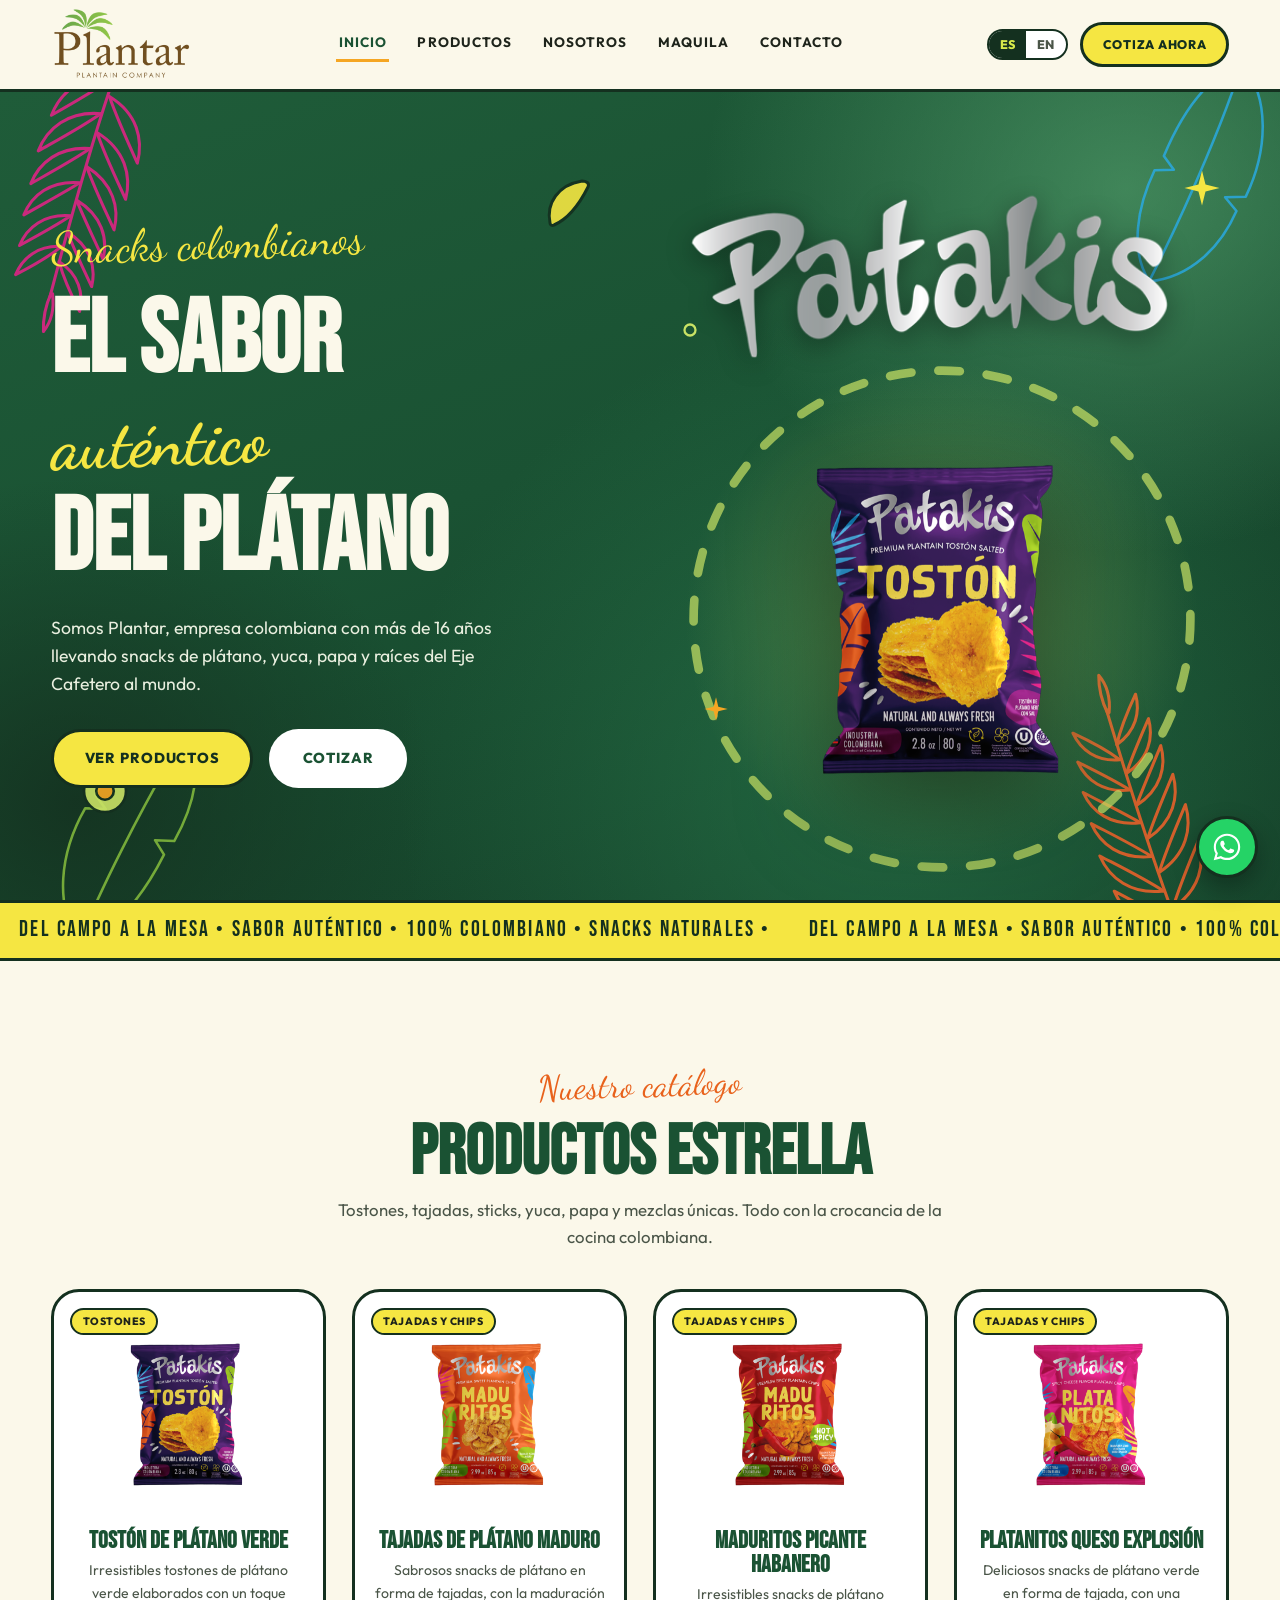
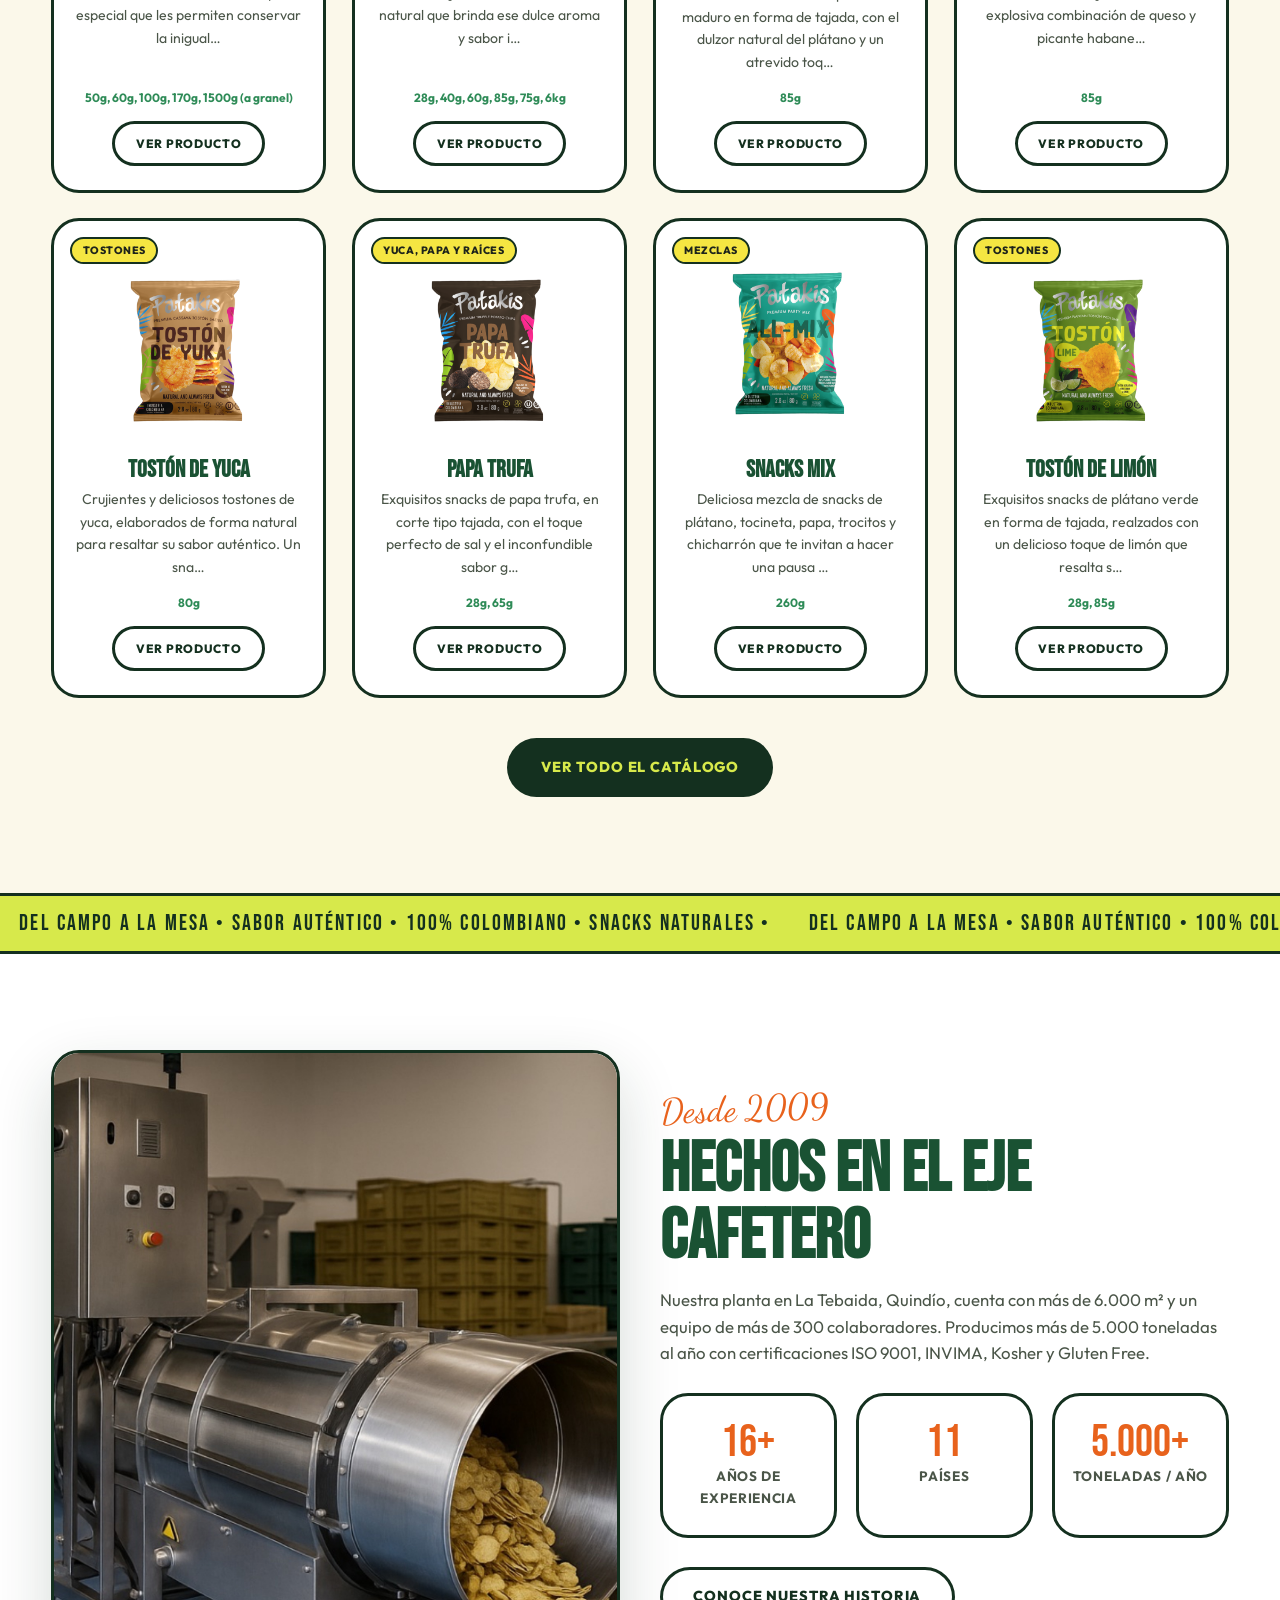
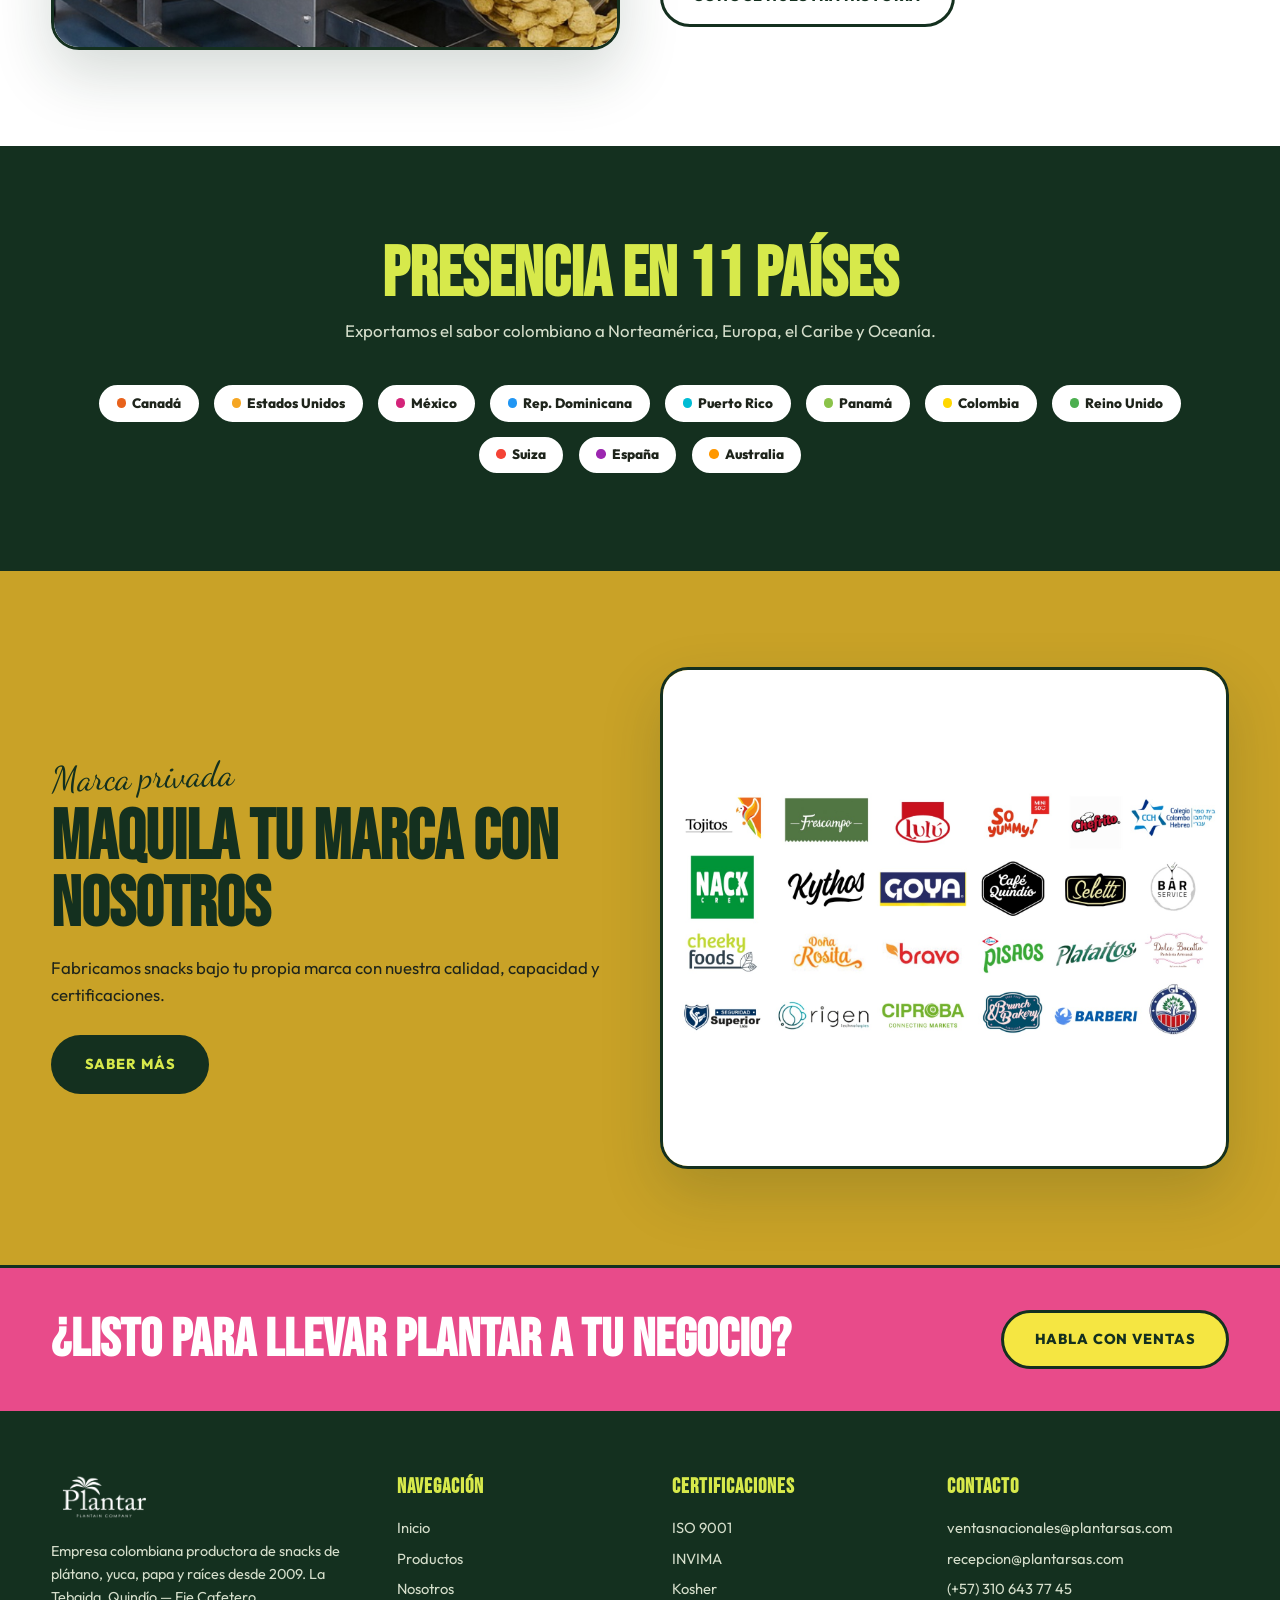
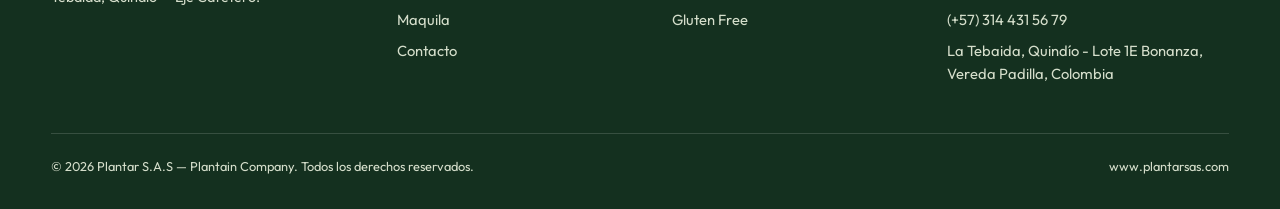
==== commit 9c40c2db: "Sitio web multi-página Plantar: catálogo, fichas, nosotros, maquila, contacto (ES/EN) Co-Authored-By" ====
--- a/index.html
+++ b/index.html
@@ -3,3584 +3,226 @@
 <head>
 <meta charset="UTF-8">
 <meta name="viewport" content="width=device-width, initial-scale=1.0">
-<title>Plantar - Plantain Company</title>
+<title>Plantar — Snacks de Plátano Colombianos | Plantain Company</title>
+<meta name="description" content="Plantar S.A.S — Snacks de plátano, yuca, papa y raíces 100% colombianos. Tostones, tajadas, sticks y más. Exportamos a 11 países. Maquila y marca privada.">
+<link rel="icon" href="assets/img/favicon.svg" type="image/svg+xml">
 <link rel="preconnect" href="https://fonts.googleapis.com">
-<link href="https://fonts.googleapis.com/css2?family=Bebas+Neue&family=Inter:wght@300;400;500;600;700;800&family=Outfit:wght@400;500;600;700;800;900&display=swap" rel="stylesheet">
-<style>
-/* ============================================================
-   THEME — edit colors here
-   ============================================================ */
-:root {
-  --green:        #2E8B57;
-  --green-dark:   #236B43;
-  --green-deeper: #1A5233;
-  --lime:         #E8E4A0;
-  --lime-light:   #F2F0C4;
-  --yellow:       #F5E642;
-  --yellow-soft:  #EDE8A8;
-  --cream:        #F9F7E8;
-  --pink:         #E84B8A;
-  --orange:       #F5A623;
-  --white:        #FFFFFF;
-  --dark:         #1A3D2A;
-  --text-on-green:#E8E4A0;
-  --text-dark-green:#236B43;
-
-  --radius:    16px;
-  --radius-lg: 24px;
-  --radius-xl: 32px;
-  --radius-pill: 50px;
-  --transition: 0.5s cubic-bezier(0.22,1,0.36,1);
-}
-
-/* ============================================================
-   RESET
-   ============================================================ */
-*,*::before,*::after{margin:0;padding:0;box-sizing:border-box}
-body{
-  font-family:'Inter',system-ui,sans-serif;
-  background:var(--green);
-  color:var(--white);
-  overflow-x:hidden;
-  -webkit-font-smoothing:antialiased;
-}
-
-/* ============================================================
-   ORGANIC WAVE SVG (reusable bottom decoration)
-   ============================================================ */
-.wave-bottom{
-  position:absolute;bottom:0;left:0;width:100%;
-  pointer-events:none;overflow:hidden;
-  line-height:0;
-}
-.wave-bottom svg{
-  width:120%;margin-left:-10%;
-  height:120px;
-  display:block;
-}
-
-/* Brand P-palm icon decoration */
-.brand-icon{
-  position:absolute;
-  pointer-events:none;
-  opacity:0.07;
-  animation:driftBreath 12s ease-in-out infinite;
-}
-.brand-icon img{
-  width:100%;height:100%;
-  /* Tint white PNG to lime */
-  filter:brightness(0) saturate(100%)
-    invert(91%) sepia(12%) saturate(600%) hue-rotate(15deg) brightness(100%) contrast(88%);
-}
-@keyframes driftBreath{
-  0%  {transform:translateX(0)   scale(1)}
-  25% {transform:translateX(15px) scale(1.06)}
-  50% {transform:translateX(-10px) scale(0.94)}
-  75% {transform:translateX(8px)  scale(1.04)}
-  100%{transform:translateX(0)   scale(1)}
-}
-
-/* ============================================================
-   LANDING
-   ============================================================ */
-.landing{
-  min-height:100vh;
-  display:flex;flex-direction:column;
-  align-items:center;justify-content:center;
-  background:var(--green);
-  position:relative;overflow:hidden;
-}
-
-/* Decorative P icons on landing */
-.landing .brand-icon.i1{top:-20px;right:-20px;width:180px;height:180px;animation-duration:14s}
-.landing .brand-icon.i2{bottom:60px;left:-30px;width:160px;height:160px;animation-duration:18s;animation-delay:-4s}
-.landing .brand-icon.i3{top:28%;right:12%;width:90px;height:90px;animation-duration:16s;animation-delay:-8s;opacity:0.05}
-
-.landing-wave{
-  position:absolute;bottom:0;left:0;width:100%;
-  pointer-events:none;z-index:1;
-}
-
-.landing-content{
-  position:relative;z-index:2;text-align:center;
-  padding:2rem;
-}
-
-.logo-wrap{
-  animation:popIn 0.8s cubic-bezier(0.22,1,0.36,1) forwards;
-  opacity:0;
-}
-@keyframes popIn{
-  from{opacity:0;transform:scale(0.8) translateY(30px)}
-  to{opacity:1;transform:scale(1) translateY(0)}
-}
-
-/* Logo image — lime tint via CSS filter on white PNG */
-.logo-img{
-  max-width:clamp(280px,45vw,500px);
-  height:auto;
-  /* Tint white PNG to lime #E8E4A0 using filter */
-  filter:brightness(0) saturate(100%)
-    invert(91%) sepia(12%) saturate(600%) hue-rotate(15deg) brightness(100%) contrast(88%);
-  margin-bottom:0.5rem;
-  transition:filter 0.4s;
-}
-/* Portada truck */
-.portada-truck{
-  position:absolute;right:-10px;top:50%;transform:translateY(-50%);
-  width:clamp(140px,20vw,240px);height:auto;
-  z-index:3;pointer-events:none;
-  animation:truckBounce 3s ease-in-out infinite;
-  filter:drop-shadow(0 10px 25px rgba(0,0,0,0.15));
-}
-@keyframes truckBounce{
-  0%,100%{transform:translateY(-50%) rotate(-1deg)}
-  50%{transform:translateY(calc(-50% - 10px)) rotate(1deg)}
-}
-/* Sello sabor autentico */
-.portada-sello{
-  position:absolute;left:30px;top:50%;transform:translateY(-50%);
-  width:clamp(90px,14vw,150px);height:auto;
-  z-index:3;pointer-events:none;
-  animation:selloSpin 20s linear infinite;
-}
-@keyframes selloSpin{
-  from{transform:translateY(-50%) rotate(0deg)}
-  to{transform:translateY(-50%) rotate(360deg)}
-}
-/* Decorative tropical leaves */
-.portada-leaves{
-  position:absolute;top:0;left:0;width:100%;height:100%;
-  pointer-events:none;overflow:hidden;z-index:1;
-}
-.leaf{
-  position:absolute;font-size:clamp(2rem,5vw,4rem);
-  pointer-events:none;opacity:0.85;
-  filter:drop-shadow(0 4px 8px rgba(0,0,0,0.1));
-}
-.leaf:nth-child(1){top:5%;left:8%;animation:leafFloat1 4s ease-in-out infinite;font-size:clamp(2.5rem,6vw,5rem)}
-.leaf:nth-child(2){top:8%;right:25%;animation:leafFloat2 5s ease-in-out infinite 0.5s;font-size:clamp(2rem,4vw,3.5rem)}
-.leaf:nth-child(3){top:2%;left:35%;animation:leafFloat1 4.5s ease-in-out infinite 1s;font-size:clamp(1.8rem,3.5vw,3rem)}
-.leaf:nth-child(4){bottom:15%;left:5%;animation:leafFloat2 3.5s ease-in-out infinite 0.3s;font-size:clamp(2.5rem,5vw,4.5rem)}
-.leaf:nth-child(5){bottom:10%;left:30%;animation:leafFloat1 5.5s ease-in-out infinite 0.8s;font-size:clamp(2rem,4vw,3.5rem)}
-.leaf:nth-child(6){bottom:5%;right:30%;animation:leafFloat2 4s ease-in-out infinite 1.2s;font-size:clamp(1.5rem,3vw,2.5rem)}
-.leaf:nth-child(7){top:15%;right:8%;animation:leafFloat1 3.8s ease-in-out infinite 0.6s;font-size:clamp(2rem,4.5vw,3.8rem)}
-.leaf:nth-child(8){bottom:20%;right:10%;animation:leafFloat2 4.2s ease-in-out infinite 1.5s;font-size:clamp(2rem,4vw,3rem)}
-@keyframes leafFloat1{
-  0%,100%{transform:translateY(0) rotate(0deg)}
-  50%{transform:translateY(-15px) rotate(8deg)}
-}
-@keyframes leafFloat2{
-  0%,100%{transform:translateY(0) rotate(0deg)}
-  50%{transform:translateY(-12px) rotate(-6deg)}
-}
-@media(max-width:600px){
-  .portada-truck{width:clamp(100px,28vw,150px);right:10px}
-  .portada-sello{width:clamp(65px,16vw,100px);left:10px}
-  .leaf{opacity:0.7}
-}
-
-.brand-name{
-  font-family:'Bebas Neue',sans-serif;
-  font-size:clamp(5rem,14vw,10rem);
-  color:var(--lime);
-  letter-spacing:0.02em;
-  line-height:0.85;
-  text-shadow:0 4px 20px rgba(0,0,0,0.15);
-}
-
-.brand-sub{
-  font-family:'Outfit',sans-serif;
-  font-size:clamp(1rem,2.5vw,1.5rem);
-  color:rgba(232,228,160,0.5);
-  font-weight:600;
-  letter-spacing:0.3em;
-  text-transform:uppercase;
-  margin-top:0.3rem;
-}
-
-.brand-slogan{
-  font-family:'Inter',sans-serif;
-  font-size:clamp(0.85rem,1.5vw,1.05rem);
-  color:rgba(255,255,255,0.7);
-  font-weight:400;
-  margin-top:1.2rem;
-  animation:fadeUp 1s ease forwards 0.6s;
-  opacity:0;
-}
-@keyframes fadeUp{from{opacity:0;transform:translateY(12px)}to{opacity:1;transform:translateY(0)}}
-
-.cta{
-  display:inline-flex;align-items:center;gap:0.8rem;
-  margin-top:2.5rem;
-  padding:1.1rem 3rem;
-  font-family:'Outfit',sans-serif;
-  font-size:1rem;font-weight:800;
-  color:var(--green-dark);
-  background:var(--lime);
-  border:none;border-radius:var(--radius-pill);
-  cursor:pointer;
-  text-transform:uppercase;letter-spacing:0.12em;
-  box-shadow:0 6px 24px rgba(0,0,0,0.15);
-  transition:all var(--transition);
-  animation:fadeUp 1s ease forwards 0.9s;
-  opacity:0;
-  position:relative;overflow:hidden;
-}
-.cta::before{
-  content:'';position:absolute;
-  top:0;left:-100%;width:100%;height:100%;
-  background:linear-gradient(90deg,transparent,rgba(255,255,255,0.4),transparent);
-  transition:left 0.5s;
-}
-.cta:hover::before{left:100%}
-.cta:hover{transform:translateY(-3px) scale(1.03);box-shadow:0 10px 32px rgba(0,0,0,0.2)}
-.cta:active{transform:translateY(0) scale(0.98)}
-.cta-icon{transition:transform 0.3s;font-size:1.1rem}
-.cta:hover .cta-icon{transform:translateX(4px)}
-
-/* ============================================================
-   BROCHURE OVERLAY
-   ============================================================ */
-.overlay{
-  position:fixed;top:0;left:0;width:100%;height:100%;
-  z-index:1000;visibility:hidden;opacity:0;
-  transition:opacity 0.5s,visibility 0.5s;
-}
-.overlay.open{visibility:visible;opacity:1}
-
-.btn-close{
-  position:fixed;top:1.5rem;right:1.5rem;z-index:1010;
-  width:48px;height:48px;border-radius:50%;
-  border:3px solid rgba(255,255,255,0.2);
-  background:rgba(0,0,0,0.2);backdrop-filter:blur(8px);
-  color:white;font-size:1.2rem;
-  cursor:pointer;display:flex;align-items:center;justify-content:center;
-  transition:all 0.3s;
-}
-.btn-close:hover{background:var(--pink);border-color:var(--pink);transform:rotate(90deg) scale(1.1)}
-
-.arrow{
-  position:fixed;top:50%;transform:translateY(-50%);z-index:1005;
-  width:52px;height:52px;border-radius:50%;
-  border:3px solid rgba(255,255,255,0.15);
-  background:rgba(0,0,0,0.15);backdrop-filter:blur(8px);
-  color:white;font-size:1.2rem;
-  cursor:pointer;display:flex;align-items:center;justify-content:center;
-  transition:all 0.3s;
-}
-.arrow:hover{background:var(--lime);color:var(--green-dark);border-color:var(--lime)}
-.arrow.prev{left:1rem}.arrow.next{right:1rem}
-.arrow:disabled{opacity:0.15;cursor:default;pointer-events:none}
-
-.slider{position:relative;width:100%;height:100%;overflow:hidden}
-.track{display:flex;height:100%;transition:transform 0.7s cubic-bezier(0.22,1,0.36,1)}
-
-.slide{
-  min-width:100%;height:100%;overflow-y:auto;
-  display:flex;align-items:center;justify-content:center;
-  padding:4rem 2rem;position:relative;
-}
-.slide::-webkit-scrollbar{width:4px}
-.slide::-webkit-scrollbar-thumb{background:rgba(255,255,255,0.15);border-radius:4px}
-
-.slide-body{
-  max-width:1100px;width:100%;
-  opacity:0;transform:translateY(35px);
-  transition:all 0.8s cubic-bezier(0.22,1,0.36,1);
-}
-.slide.active .slide-body{opacity:1;transform:translateY(0)}
-
-/* Dots */
-.dots{
-  position:fixed;bottom:1.5rem;left:50%;transform:translateX(-50%);
-  z-index:1005;display:flex;gap:0.5rem;align-items:center;
-  padding:0.6rem 1.2rem;
-  background:rgba(0,0,0,0.35);backdrop-filter:blur(10px);
-  border-radius:var(--radius-pill);
-  border:1px solid rgba(255,255,255,0.1);
-}
-.dot{
-  width:10px;height:10px;border-radius:50%;
-  border:none;background:rgba(255,255,255,0.3);
-  cursor:pointer;transition:all 0.4s;padding:0;
-  position:relative;
-}
-.dot:hover{background:rgba(255,255,255,0.6);transform:scale(1.2)}
-.dot.on{
-  background:var(--green);width:32px;border-radius:6px;
-  box-shadow:0 0 12px rgba(46,139,87,0.5);
-  animation:dotPulse 2s ease-in-out infinite;
-}
-@keyframes dotPulse{
-  0%,100%{box-shadow:0 0 8px rgba(46,139,87,0.4)}
-  50%{box-shadow:0 0 16px rgba(46,139,87,0.7)}
-}
-
-/* ============================================================
-   PATAKIS FAMILIA - RAIN EMPAQUES
-   ============================================================ */
-.patakis-slide{
-  background:linear-gradient(135deg,#E8621C 0%,#D4247A 25%,#9C27B0 50%,#F5A623 75%,#2E8B57 100%);
-  background-size:300% 300%;
-  animation:patakisBg 10s ease infinite;
-  overflow:hidden;position:relative;
-}
-@keyframes patakisBg{
-  0%{background-position:0% 50%}
-  50%{background-position:100% 50%}
-  100%{background-position:0% 50%}
-}
-.patakis-rain{
-  position:absolute;top:0;left:0;width:100%;height:100%;
-  pointer-events:none;z-index:0;overflow:hidden;
-}
-.rain-emp{
-  position:absolute;top:-150px;
-  width:clamp(70px,10vw,130px);height:auto;
-  object-fit:contain;
-  animation:empRain linear infinite;
-  opacity:0.9;
-  filter:drop-shadow(0 6px 18px rgba(0,0,0,0.35));
-  pointer-events:none;
-}
-.rain-emp:nth-child(odd){animation-name:empRainSpin}
-@keyframes empRain{
-  0%{transform:translateY(-120px) rotate(-5deg);opacity:0}
-  10%{opacity:0.85}
-  90%{opacity:0.7}
-  100%{transform:translateY(calc(100vh + 120px)) rotate(5deg);opacity:0}
-}
-@keyframes empRainSpin{
-  0%{transform:translateY(-120px) rotate(-15deg) scale(0.9);opacity:0}
-  10%{opacity:0.8}
-  50%{transform:translateY(50vh) rotate(10deg) scale(1.05)}
-  90%{opacity:0.6}
-  100%{transform:translateY(calc(100vh + 120px)) rotate(20deg) scale(0.95);opacity:0}
-}
-.patakis-content{
-  position:relative;z-index:2;
-  display:flex;flex-direction:column;align-items:center;justify-content:center;
-  text-align:center;gap:1.5rem;
-  min-height:60vh;
-}
-.patakis-logo{
-  width:clamp(220px,35vw,450px);height:auto;
-  filter:drop-shadow(0 10px 40px rgba(0,0,0,0.35));
-  animation:patakisFloat 4s ease-in-out infinite;
-}
-@keyframes patakisFloat{
-  0%,100%{transform:translateY(0) scale(1)}
-  50%{transform:translateY(-12px) scale(1.02)}
-}
-.patakis-title{
-  font-family:'Bebas Neue',sans-serif;
-  font-size:clamp(2.5rem,8vw,5rem);
-  color:#fff;line-height:1.05;
-  text-shadow:0 4px 30px rgba(0,0,0,0.3);
-}
-.patakis-title span{
-  display:block;
-  color:#fff;
-  font-size:1.3em;
-  text-shadow:0 6px 40px rgba(0,0,0,0.25);
-}
-.patakis-grid{
-  display:grid;
-  grid-template-columns:repeat(auto-fill,minmax(70px,1fr));
-  gap:0.4rem;max-width:800px;width:100%;
-  margin-top:0.3rem;
-}
-.patakis-emp-item{
-  background:rgba(255,255,255,0.06);
-  border:1px solid rgba(255,255,255,0.08);
-  border-radius:10px;padding:0.4rem;
-  display:flex;align-items:center;justify-content:center;
-  transition:all 0.3s;cursor:pointer;
-}
-.patakis-emp-item:hover{
-  transform:translateY(-5px) scale(1.08);
-  background:rgba(255,255,255,0.15);
-  box-shadow:0 8px 24px rgba(245,166,35,0.3);
-  border-color:rgba(245,166,35,0.4);
-}
-.patakis-emp-item img{
-  width:100%;height:58px;object-fit:contain;
-  filter:drop-shadow(0 2px 6px rgba(0,0,0,0.2));
-}
-@media(max-width:768px){
-  .patakis-title{font-size:clamp(1.5rem,5vw,2.5rem)}
-  .patakis-logo{width:clamp(150px,40vw,250px)}
-  .patakis-grid{grid-template-columns:repeat(auto-fit,minmax(70px,1fr));gap:0.5rem}
-  .patakis-emp-item img{height:60px}
-  .rain-emp{width:clamp(40px,10vw,70px)}
-}
-.dots-wrap{
-  position:fixed;bottom:0.8rem;left:50%;transform:translateX(-50%);
-  z-index:1005;display:flex;flex-direction:column;align-items:center;gap:0.4rem;
-}
-.dots{position:static;transform:none}
-.dots-hint{
-  font-family:'Outfit',sans-serif;font-size:0.72rem;font-weight:600;
-  color:rgba(255,255,255,0.9);
-  background:var(--green);
-  padding:0.3rem 1rem;border-radius:50px;
-  white-space:nowrap;
-  animation:hintFade 4s ease forwards;
-  pointer-events:none;
-}
-@keyframes hintFade{
-  0%{opacity:0;transform:translateY(5px)}
-  15%{opacity:1;transform:translateY(0)}
-  80%{opacity:1;transform:translateY(0)}
-  100%{opacity:0;transform:translateY(-5px)}
-}
-
-/* Progress */
-.progress{
-  position:fixed;top:0;left:0;height:4px;
-  background:linear-gradient(90deg,var(--lime),var(--yellow),var(--orange));
-  z-index:1010;transition:width 0.5s ease;border-radius:0 2px 2px 0;
-}
-
-.counter{
-  position:fixed;bottom:2rem;right:1.5rem;z-index:1005;
-  font-size:0.75rem;color:rgba(255,255,255,0.3);font-weight:600;
-}
-
-/* ============================================================
-   SLIDE BACKGROUNDS
-   ============================================================ */
-.bg-green{background:var(--green)}
-.bg-green-dark{background:var(--green-dark)}
-
-/* Legacy slide v2 */
-.legacy-slide{
-  background:linear-gradient(160deg,#FFF8F0 0%,#FFF3E0 40%,#E8F5E9 100%);
-  color:#2D3436;
-}
-.legacy-badge{
-  display:inline-block;
-  background:linear-gradient(135deg,var(--green),#43A047);
-  color:#fff;
-  padding:0.4rem 1.8rem;
-  border-radius:50px;
-  font-family:'Outfit',sans-serif;
-  font-size:0.85rem;
-  font-weight:700;
-  letter-spacing:0.12em;
-  text-transform:uppercase;
-}
-.legacy-accent-line{
-  width:80px;height:4px;
-  background:linear-gradient(90deg,var(--green),#F5A623,#E8621C);
-  border-radius:4px;
-  margin:0.8rem auto 0;
-}
-.legacy-tabs-v2{
-  display:flex;gap:1rem;margin-top:2rem;justify-content:center;
-}
-.ltab-v2{
-  display:flex;flex-direction:column;align-items:center;
-  padding:1.2rem 2.5rem;
-  background:#fff;
-  border:2px solid #e0e0e0;
-  border-radius:16px;
-  cursor:pointer;
-  transition:all 0.35s ease;
-  box-shadow:0 2px 8px rgba(0,0,0,0.04);
-  font-family:'Outfit',sans-serif;
-}
-.ltab-v2:hover{
-  border-color:var(--green);
-  transform:translateY(-4px);
-  box-shadow:0 8px 24px rgba(46,139,87,0.12);
-}
-.ltab-v2.active{
-  background:var(--green);
-  border-color:var(--green);
-  color:#fff;
-  transform:translateY(-4px);
-  box-shadow:0 8px 24px rgba(46,139,87,0.25);
-}
-.ltab-v2-icon{font-size:2rem;margin-bottom:0.4rem;display:block}
-.ltab-v2-label{font-size:0.85rem;font-weight:700;text-transform:uppercase;letter-spacing:0.08em}
-
-.panel-quienes-v2{
-  margin-top:1.5rem;
-  padding:2rem;
-  background:#fff;
-  border-radius:16px;
-  box-shadow:0 4px 20px rgba(0,0,0,0.06);
-  border-left:4px solid var(--green);
-}
-.panel-quienes-v2 p{
-  font-size:0.95rem;line-height:1.9;color:#444;font-weight:400;
-}
-.legacy-highlights{
-  display:flex;gap:1rem;margin-top:1.5rem;flex-wrap:wrap;
-}
-.legacy-hl{
-  display:flex;align-items:center;gap:0.5rem;
-  padding:0.6rem 1.2rem;
-  background:linear-gradient(135deg,#E8F5E9,#C8E6C9);
-  border-radius:50px;
-  font-size:0.85rem;font-weight:600;color:var(--green-dark);
-}
-.legacy-hl-icon{font-size:1.2rem}
-
-.panel-historia-v2{
-  margin-top:1.5rem;
-  padding:2rem;
-  background:#fff;
-  border-radius:16px;
-  box-shadow:0 4px 20px rgba(0,0,0,0.06);
-  max-height:400px;overflow-y:auto;
-}
-.panel-historia-v2::-webkit-scrollbar{width:4px}
-.panel-historia-v2::-webkit-scrollbar-thumb{background:var(--green);border-radius:4px}
-
-.timeline-v2{position:relative;padding-left:2.5rem}
-.timeline-v2::before{
-  content:'';position:absolute;
-  left:10px;top:0;bottom:0;width:3px;
-  background:linear-gradient(to bottom,var(--green),#F5A623,#E8621C,#D4247A);
-  border-radius:3px;
-}
-.tlv2-item{
-  position:relative;margin-bottom:2rem;
-  display:flex;gap:1rem;align-items:flex-start;
-}
-.tlv2-dot{
-  position:absolute;left:-2.15rem;top:0.2rem;
-  width:14px;height:14px;border-radius:50%;
-  background:#fff;
-  border:3px solid var(--green);
-  box-shadow:0 0 0 4px rgba(46,139,87,0.15);
-  z-index:2;
-}
-.tlv2-item:nth-child(2) .tlv2-dot{border-color:#43A047}
-.tlv2-item:nth-child(3) .tlv2-dot{border-color:#66BB6A}
-.tlv2-item:nth-child(4) .tlv2-dot{border-color:#F5A623}
-.tlv2-item:nth-child(5) .tlv2-dot{border-color:#E8621C}
-.tlv2-item:nth-child(6) .tlv2-dot{border-color:#D4247A}
-.tlv2-item:nth-child(7) .tlv2-dot{border-color:#9C27B0}
-
-.tlv2-year{
-  font-family:'Bebas Neue',sans-serif;
-  font-size:1.8rem;color:var(--green);
-  line-height:1;min-width:60px;
-}
-.tlv2-content{flex:1}
-.tlv2-title{
-  font-family:'Outfit',sans-serif;
-  font-size:1rem;font-weight:700;color:#2D3436;
-  margin-bottom:0.25rem;
-}
-.tlv2-desc{font-size:0.85rem;color:#666;line-height:1.6;font-weight:400}
-.bg-lime{background:var(--lime);color:var(--green-dark)}
-.bg-yellow{background:var(--yellow-soft);color:var(--green-dark)}
-.bg-cream{background:var(--cream);color:var(--green-dark)}
-.bg-pink{background:linear-gradient(135deg,#C41E68,var(--pink))}
-.bg-orange{background:linear-gradient(135deg,#D4581A,var(--orange))}
-
-/* ============================================================
-   TYPOGRAPHY
-   ============================================================ */
-.mega-title{
-  font-family:'Bebas Neue',sans-serif;
-  font-size:clamp(3rem,8vw,5.5rem);
-  line-height:0.9;letter-spacing:0.02em;
-  margin-bottom:0.5rem;
-}
-.mega-title .highlight{color:var(--lime)}
-.bg-lime .mega-title .highlight,
-.bg-yellow .mega-title .highlight,
-.bg-cream .mega-title .highlight{color:var(--green)}
-
-.sub-title{
-  font-family:'Outfit',sans-serif;
-  font-size:clamp(0.95rem,1.8vw,1.15rem);
-  font-weight:500;opacity:0.75;
-  margin-bottom:2rem;
-}
-
-.body-text{
-  font-size:0.95rem;line-height:1.8;
-  opacity:0.85;max-width:550px;font-weight:400;
-}
-
-.section-label{
-  display:inline-block;
-  padding:0.35rem 1.2rem;border-radius:var(--radius-pill);
-  font-family:'Outfit',sans-serif;
-  font-size:0.7rem;font-weight:700;
-  text-transform:uppercase;letter-spacing:0.15em;
-  background:rgba(255,255,255,0.12);
-  margin-bottom:1rem;
-}
-.bg-lime .section-label,
-.bg-yellow .section-label,
-.bg-cream .section-label{background:rgba(74,124,46,0.1)}
-
-/* ============================================================
-   LAYOUT
-   ============================================================ */
-.two-col{display:grid;grid-template-columns:1fr 1fr;gap:4rem;align-items:center}
-.center{text-align:center}
-@media(max-width:768px){.two-col{grid-template-columns:1fr;gap:2rem}}
-
-/* ============================================================
-   PILL CARDS (numbered items like Canva style)
-   ============================================================ */
-.pills{display:flex;flex-direction:column;gap:0.8rem;margin-top:1.5rem}
-.pill{
-  display:flex;align-items:center;gap:1rem;
-  padding:1rem 1.5rem;
-  background:rgba(232,228,160,0.12);
-  border-radius:var(--radius-pill);
-  transition:all 0.3s;
-}
-.pill:hover{background:rgba(232,228,160,0.2);transform:translateX(6px)}
-.bg-lime .pill,.bg-yellow .pill,.bg-cream .pill{background:rgba(74,124,46,0.08)}
-.bg-lime .pill:hover,.bg-yellow .pill:hover,.bg-cream .pill:hover{background:rgba(74,124,46,0.15)}
-
-.pill-num{
-  font-family:'Bebas Neue',sans-serif;
-  font-size:1.8rem;
-  min-width:40px;
-  color:var(--lime);
-}
-.bg-lime .pill-num,.bg-yellow .pill-num,.bg-cream .pill-num{color:var(--green)}
-.pill-text{font-size:0.9rem;font-weight:500;line-height:1.4}
-
-/* ============================================================
-   CARDS GRID
-   ============================================================ */
-.cards{display:grid;grid-template-columns:repeat(auto-fit,minmax(220px,1fr));gap:1.2rem;margin-top:2rem}
-.card{
-  background:rgba(255,255,255,0.08);
-  border-radius:var(--radius-lg);
-  padding:2rem 1.5rem;text-align:center;
-  transition:all var(--transition);
-  border:2px solid rgba(255,255,255,0.05);
-}
-.card:hover{transform:translateY(-6px);background:rgba(255,255,255,0.14);box-shadow:0 16px 40px rgba(0,0,0,0.15)}
-.bg-lime .card,.bg-yellow .card,.bg-cream .card{
-  background:var(--white);border-color:rgba(74,124,46,0.08);
-  box-shadow:0 2px 12px rgba(0,0,0,0.04);
-}
-.bg-lime .card:hover,.bg-yellow .card:hover,.bg-cream .card:hover{box-shadow:0 12px 36px rgba(0,0,0,0.1)}
-.card-icon{font-size:2.5rem;margin-bottom:0.8rem;display:block}
-.card-title{font-family:'Outfit',sans-serif;font-size:1.15rem;font-weight:800;margin-bottom:0.4rem}
-.card-text{font-size:0.82rem;opacity:0.65;line-height:1.6;font-weight:400}
-
-/* ============================================================
-   PRODUCTS
-   ============================================================ */
-.products{display:grid;grid-template-columns:repeat(auto-fit,minmax(260px,1fr));gap:1.5rem;margin-top:2rem}
-.product{
-  background:rgba(255,255,255,0.08);
-  border-radius:var(--radius-lg);overflow:hidden;
-  transition:all var(--transition);
-  border:2px solid rgba(255,255,255,0.05);
-}
-.product:hover{transform:translateY(-8px) rotate(-0.5deg);box-shadow:0 20px 50px rgba(0,0,0,0.2)}
-
-.product-img{
-  width:100%;height:200px;
-  display:flex;align-items:center;justify-content:center;
-  position:relative;overflow:hidden;
-  background:rgba(232,228,160,0.08);
-}
-.product-img img{width:100%;height:100%;object-fit:cover}
-/* Organic blob behind product emoji */
-.product-img::before{
-  content:'';position:absolute;
-  width:140px;height:140px;
-  background:rgba(232,228,160,0.15);
-  border-radius:60% 40% 50% 50% / 50% 60% 40% 50%;
-  animation:blobMorph 6s ease-in-out infinite;
-}
-@keyframes blobMorph{
-  0%,100%{border-radius:60% 40% 50% 50%/50% 60% 40% 50%;transform:rotate(0deg)}
-  50%{border-radius:40% 60% 50% 50%/60% 40% 50% 50%;transform:rotate(15deg)}
-}
-.product-emoji{font-size:4rem;position:relative;z-index:1;animation:gentleFloat 4s ease-in-out infinite}
-@keyframes gentleFloat{0%,100%{transform:translateY(0)}50%{transform:translateY(-10px)}}
-
-.product-body{padding:1.5rem}
-.product-name{font-family:'Outfit',sans-serif;font-size:1.2rem;font-weight:800;margin-bottom:0.3rem}
-.product-desc{font-size:0.82rem;opacity:0.65;line-height:1.5;font-weight:400}
-.product-tag{
-  display:inline-block;padding:0.25rem 0.8rem;
-  border-radius:var(--radius-pill);
-  font-size:0.65rem;font-weight:700;text-transform:uppercase;letter-spacing:0.08em;
-  background:var(--lime);color:var(--green-dark);
-  margin-top:0.7rem;
-}
-
-/* ============================================================
-   PROCESS STEPS
-   ============================================================ */
-.steps{display:grid;grid-template-columns:repeat(auto-fit,minmax(150px,1fr));gap:1.5rem;margin-top:2rem}
-.step{text-align:center;padding:1rem 0.5rem}
-.step-num{
-  font-family:'Bebas Neue',sans-serif;font-size:2.2rem;
-  color:var(--lime);margin-bottom:0.3rem;
-}
-.bg-lime .step-num,.bg-yellow .step-num{color:var(--green)}
-.step-icon{font-size:2.2rem;margin-bottom:0.5rem;display:block}
-.step-label{font-family:'Outfit',sans-serif;font-size:0.95rem;font-weight:700;margin-bottom:0.2rem}
-.step-desc{font-size:0.78rem;opacity:0.6;line-height:1.4;font-weight:400}
-
-/* ============================================================
-   STATS
-   ============================================================ */
-.stats{display:grid;grid-template-columns:repeat(auto-fit,minmax(200px,1fr));gap:1.5rem;margin-top:2rem}
-.stat{
-  text-align:center;padding:2rem 1.5rem;
-  background:rgba(232,228,160,0.08);
-  border-radius:var(--radius-lg);transition:all 0.3s;
-}
-.stat:hover{transform:scale(1.04);background:rgba(232,228,160,0.15)}
-.bg-lime .stat,.bg-cream .stat{background:var(--white);box-shadow:0 2px 12px rgba(0,0,0,0.04)}
-.stat-icon{font-size:2rem;margin-bottom:0.5rem}
-.stat-val{font-family:'Bebas Neue',sans-serif;font-size:3.2rem;color:var(--lime);line-height:1}
-.bg-lime .stat-val,.bg-cream .stat-val{color:var(--green)}
-.stat-lbl{font-size:0.75rem;opacity:0.55;margin-top:0.2rem;font-weight:500}
-
-/* Capacity tabs */
-.cap-tabs{display:flex;gap:1rem;justify-content:center;margin-top:2rem;flex-wrap:wrap}
-.cap-tab{
-  display:flex;flex-direction:column;align-items:center;gap:0.4rem;
-  padding:1.2rem 2rem;background:#fff;
-  border:2px solid #e0e0e0;
-  border-radius:16px;transition:all 0.35s;min-width:160px;
-  box-shadow:0 2px 8px rgba(0,0,0,0.04);
-}
-.cap-tab:hover{transform:translateY(-4px);border-color:var(--green);box-shadow:0 8px 24px rgba(46,139,87,0.12)}
-.cap-tab.active{background:var(--green);border-color:var(--green);transform:translateY(-4px);box-shadow:0 8px 24px rgba(46,139,87,0.25)}
-.cap-tab.active .cap-tab-name{color:#fff}
-.cap-tab-icon{font-size:2rem}
-.cap-tab-name{font-family:'Outfit',sans-serif;font-size:0.9rem;font-weight:700;color:#2D3436}
-.cap-panel{display:none;margin-top:1.5rem;animation:fadeUp 0.4s ease}
-.cap-panel.visible{display:block}
-.cap-panel-content{
-  background:#fff;border-radius:16px;
-  padding:2rem;box-shadow:0 4px 20px rgba(0,0,0,0.06);
-  border-left:4px solid var(--green);
-}
-/* Toneladas panel */
-.ton-grid{display:flex;gap:1.2rem;justify-content:center;flex-wrap:wrap;align-items:stretch}
-.ton-card{
-  text-align:center;padding:1.5rem 2rem;background:#f9f9f9;
-  border-radius:16px;flex:1;min-width:140px;max-width:220px;
-  transition:all 0.3s;border:2px solid #e8e8e8;
-}
-.ton-card:hover{transform:scale(1.03);box-shadow:0 6px 20px rgba(0,0,0,0.08)}
-.ton-card.total{background:var(--green);border-color:var(--green)}
-.ton-card.total .ton-lbl{color:rgba(255,255,255,0.9)}
-.ton-card.total .ton-val{color:#fff}
-.ton-lbl{font-family:'Outfit',sans-serif;font-size:0.85rem;font-weight:600;color:#888;margin-bottom:0.5rem}
-.ton-val{font-family:'Bebas Neue',sans-serif;font-size:clamp(2.5rem,5vw,3.5rem);color:var(--green);line-height:1}
-.ton-unit{font-family:'Outfit',sans-serif;font-size:0.75rem;color:#aaa;margin-top:0.3rem}
-/* Colaboradores panel */
-.colab-layout{display:grid;grid-template-columns:1fr 1fr;gap:2rem;align-items:center}
-.colab-img{border-radius:var(--radius-lg);overflow:hidden}
-.colab-img img{width:100%;height:auto;display:block;border-radius:var(--radius-lg)}
-.colab-text{color:#2D3436}
-.colab-text h3{font-family:'Bebas Neue',sans-serif;font-size:clamp(1.5rem,3vw,2.2rem);color:var(--green);margin-bottom:0.8rem}
-.colab-text p{font-family:'Outfit',sans-serif;font-size:0.9rem;line-height:1.6;color:#555}
-.colab-stat{display:flex;gap:1rem;margin-top:1.2rem}
-.colab-stat-item{text-align:center;flex:1;background:#f0f7f3;border-radius:12px;padding:0.8rem}
-.colab-stat-val{font-family:'Bebas Neue',sans-serif;font-size:2rem;color:var(--green)}
-.colab-stat-lbl{font-size:0.7rem;color:#888}
-/* Certificaciones panel */
-.cert-grid{display:flex;gap:2rem;justify-content:center;align-items:center;flex-wrap:wrap}
-.cert-item{
-  display:flex;flex-direction:column;align-items:center;gap:0.6rem;
-  padding:1.2rem;background:rgba(255,255,255,0.95);border-radius:var(--radius-lg);
-  min-width:120px;transition:all 0.3s;
-}
-.cert-item:hover{transform:translateY(-4px);box-shadow:0 8px 24px rgba(0,0,0,0.15)}
-.cert-item img{height:60px;width:auto;object-fit:contain}
-.cert-big img{height:85px}
-.cert-big{padding:1.5rem 1.8rem}
-.cert-item span{font-family:'Outfit',sans-serif;font-size:0.75rem;font-weight:600;color:var(--green-dark);text-align:center}
-@media(max-width:600px){
-  .cap-tabs{gap:0.6rem}
-  .cap-tab{padding:0.8rem 1.2rem;min-width:100px}
-  .cap-tab-name{font-size:0.75rem}
-  .colab-layout{grid-template-columns:1fr}
-  .ton-card{min-width:100px;padding:1rem}
-  .cert-item{min-width:90px;padding:0.8rem}
-  .cert-item img{height:45px}
-}
-
-/* ============================================================
-   SPECIALTIES
-   ============================================================ */
-.specs{display:grid;grid-template-columns:repeat(auto-fit,minmax(170px,1fr));gap:1.2rem;margin-top:2rem}
-.spec{
-  background:var(--white);border-radius:var(--radius-lg);
-  padding:1.8rem 1.2rem;text-align:center;
-  transition:all var(--transition);
-  box-shadow:0 2px 12px rgba(0,0,0,0.04);
-}
-.spec:hover{transform:translateY(-5px) rotate(-1deg);box-shadow:0 12px 36px rgba(0,0,0,0.1)}
-.spec-icon{font-size:2.8rem;margin-bottom:0.7rem;display:block}
-.spec-name{font-family:'Outfit',sans-serif;font-size:1.05rem;font-weight:800;margin-bottom:0.3rem;color:var(--green-dark)}
-.spec-desc{font-size:0.78rem;opacity:0.6;line-height:1.4;color:var(--dark)}
-.spec.active{background:var(--green);color:white;transform:translateY(-5px);box-shadow:0 12px 36px rgba(0,0,0,0.15)}
-.spec.active .spec-name{color:white}
-.spec.active .spec-icon{filter:grayscale(0) brightness(1.2)}
-.spec-gallery{
-  display:none;margin-top:2rem;background:var(--white);border-radius:var(--radius-lg);
-  padding:1.5rem;box-shadow:0 8px 32px rgba(0,0,0,0.08);
-  animation:fadeUp 0.4s ease;
-}
-.spec-gallery.visible{display:block}
-.spec-gallery-header{display:flex;justify-content:space-between;align-items:center;margin-bottom:1.2rem}
-.spec-gallery-header h3{font-family:'Bebas Neue',sans-serif;font-size:1.6rem;color:var(--green-dark);margin:0}
-.spec-gallery-close{background:none;border:none;font-size:1.4rem;cursor:pointer;color:var(--dark);opacity:0.5;transition:opacity 0.3s}
-.spec-gallery-close:hover{opacity:1}
-.spec-gallery-grid{
-  display:grid;grid-template-columns:repeat(auto-fit,minmax(220px,1fr));gap:1.5rem;
-  justify-items:center;align-items:stretch;
-}
-.spec-gallery-item{
-  display:flex;flex-direction:column;align-items:center;justify-content:flex-end;
-  height:100%;
-}
-.spec-gallery-item img{
-  max-height:340px;width:auto;max-width:100%;object-fit:contain;
-  transition:transform 0.3s ease;cursor:pointer;border-radius:8px;
-  flex:1;min-height:0;
-}
-.spec-gallery-item img:hover{transform:scale(1.05)}
-.spec-gallery-name{
-  font-family:'Outfit',sans-serif;font-size:0.85rem;font-weight:600;
-  color:var(--green-dark);text-align:center;
-  margin-top:0.5rem;flex-shrink:0;
-}
-@media(max-width:600px){
-  .spec-gallery-grid{grid-template-columns:repeat(auto-fit,minmax(150px,1fr));gap:1rem}
-  .spec-gallery-item img{max-height:280px}
-  .spec-gallery-name{font-size:0.75rem}
-}
-
-/* ============================================================
-   REGIONS / MAP
-   ============================================================ */
-.world-map-wrap{position:relative;width:100%;max-width:1000px;margin:1.5rem auto 0}
-.world-map-wrap img{width:100%;height:auto;border-radius:var(--radius-lg);display:block}
-.map-overlay{position:absolute;top:0;left:0;width:100%;height:100%;pointer-events:none}
-.map-pin{
-  position:absolute;width:14px;height:14px;border-radius:50%;
-  transform:translate(-50%,-50%);pointer-events:all;cursor:pointer;
-  border:2px solid #fff;box-shadow:0 0 8px rgba(0,0,0,0.3);
-  transition:all 0.3s;z-index:2;
-}
-.map-pin::after{
-  content:'';position:absolute;top:-4px;left:-4px;right:-4px;bottom:-4px;
-  border-radius:50%;border:2px solid currentColor;opacity:0;
-  animation:pingMap 2s cubic-bezier(0,0,0.2,1) infinite;
-}
-.map-pin:hover,.map-pin.active{transform:translate(-50%,-50%) scale(1.5);z-index:5;box-shadow:0 0 16px rgba(0,0,0,0.4)}
-.map-pin-label{
-  position:absolute;top:-28px;left:50%;transform:translateX(-50%);
-  background:rgba(0,0,0,0.8);color:#fff;padding:3px 8px;border-radius:4px;
-  font-family:'Outfit',sans-serif;font-size:0.65rem;font-weight:600;
-  white-space:nowrap;opacity:0;transition:opacity 0.3s;pointer-events:none;
-}
-.map-pin:hover .map-pin-label,.map-pin.active .map-pin-label{opacity:1}
-.map-pin-label::after{
-  content:'';position:absolute;bottom:-4px;left:50%;transform:translateX(-50%);
-  border-left:4px solid transparent;border-right:4px solid transparent;border-top:4px solid rgba(0,0,0,0.8);
-}
-.map-line{
-  position:absolute;height:1px;transform-origin:left center;
-  opacity:0;pointer-events:none;z-index:1;
-}
-.map-line.visible{opacity:0.5;animation:drawLine 1s ease forwards}
-@keyframes pingMap{
-  0%{opacity:0.7;transform:scale(1)}
-  100%{opacity:0;transform:scale(2.5)}
-}
-@keyframes drawLine{
-  from{clip-path:inset(0 100% 0 0)}
-  to{clip-path:inset(0 0 0 0)}
-}
-.map-stats{display:flex;gap:2rem;justify-content:center;margin-top:1rem;margin-bottom:0.5rem;flex-wrap:wrap}
-.map-stat{text-align:center}
-.map-stat-val{
-  font-family:'Bebas Neue',sans-serif;font-size:clamp(2rem,4vw,3rem);
-  color:var(--green-dark);line-height:1;
-}
-.map-stat-lbl{font-family:'Outfit',sans-serif;font-size:0.75rem;color:var(--dark);opacity:0.6;font-weight:500}
-.map-legend{display:flex;flex-wrap:wrap;gap:0.6rem;margin-top:1.2rem;justify-content:center}
-.map-legend-item{
-  display:flex;align-items:center;gap:0.4rem;
-  padding:0.35rem 0.8rem;
-  background:rgba(0,0,0,0.05);border:1px solid rgba(0,0,0,0.1);
-  border-radius:var(--radius-pill);font-size:0.78rem;font-weight:500;color:var(--dark);
-  transition:all 0.3s;cursor:pointer;
-}
-.map-legend-item.active{background:var(--green);color:#fff;border-color:var(--green)}
-.map-legend-dot{width:10px;height:10px;border-radius:50%;display:inline-block}
-.map-legend-item:hover{background:rgba(0,0,0,0.1);transform:scale(1.05)}
-.map-legend-item.active:hover{background:var(--green-dark)}
-
-/* ============================================================
-   PARTNERS
-   ============================================================ */
-.partners{display:grid;grid-template-columns:repeat(auto-fit,minmax(140px,1fr));gap:1.2rem;margin-top:2rem}
-.partner{
-  background:rgba(255,255,255,0.08);
-  border-radius:var(--radius);padding:1.5rem;
-  text-align:center;transition:all 0.3s;
-}
-.partner:hover{transform:scale(1.06);background:rgba(255,255,255,0.15)}
-.partner-icon{font-size:1.8rem;margin-bottom:0.4rem}
-.partner-name{font-size:0.82rem;font-weight:600}
-
-/* ============================================================
-   CONTACT
-   ============================================================ */
-.contact-box{
-  text-align:center;margin-top:3rem;
-  padding:2.5rem 2rem;
-  background:rgba(232,228,160,0.08);
-  border-radius:var(--radius-xl);
-  border:2px solid rgba(232,228,160,0.1);
-}
-.contact-btn{
-  display:inline-flex;align-items:center;gap:0.6rem;
-  padding:1rem 2.5rem;
-  background:var(--lime);color:var(--green-dark);
-  border:none;border-radius:var(--radius-pill);
-  font-family:'Outfit',sans-serif;
-  font-size:0.85rem;font-weight:800;
-  cursor:pointer;transition:all 0.3s;
-  text-decoration:none;text-transform:uppercase;letter-spacing:0.12em;
-  margin-top:1.2rem;
-}
-.contact-btn:hover{transform:translateY(-3px);box-shadow:0 10px 28px rgba(0,0,0,0.15)}
-
-/* Aliados slide - fix overflow */
-[data-i="9"]{align-items:flex-start!important}
-
-/* Partners v2 light theme - Tab system */
-.aliados-tabs{display:flex;gap:0.6rem;flex-wrap:wrap;justify-content:center;margin-top:1.5rem}
-.aliado-tab{
-  padding:0.7rem 1.6rem;
-  background:#fff;border:2px solid #e0e0e0;
-  border-radius:50px;cursor:pointer;
-  font-family:'Outfit',sans-serif;font-size:0.82rem;font-weight:700;
-  color:#555;transition:all 0.3s;
-  display:flex;align-items:center;gap:0.5rem;
-}
-.aliado-tab:hover{border-color:var(--green);color:var(--green)}
-.aliado-tab.active{background:var(--green);border-color:var(--green);color:#fff;box-shadow:0 4px 16px rgba(46,139,87,0.25)}
-.aliado-tab img{width:22px;height:22px;object-fit:contain;border-radius:4px}
-.aliado-panel{
-  display:none;margin-top:1.5rem;
-  animation:fadeUp 0.5s ease;
-}
-.aliado-panel.visible{display:block}
-
-/* Goya panel */
-.goya-header{display:flex;align-items:center;gap:1.5rem;margin-bottom:1.5rem;flex-wrap:wrap;justify-content:center}
-.goya-logo{width:clamp(100px,18vw,180px);border-radius:12px}
-.goya-text{
-  background:#fff;border-radius:16px;padding:1.5rem 2rem;
-  box-shadow:0 4px 20px rgba(0,0,0,0.06);
-  border-left:4px solid #E8621C;
-  font-size:0.95rem;line-height:1.7;color:#444;
-  max-width:600px;text-align:left;
-}
-.goya-empaques{
-  display:grid;grid-template-columns:repeat(auto-fit,minmax(100px,1fr));
-  gap:1rem;margin-top:1.5rem;
-}
-.goya-emp{
-  background:#fff;border-radius:12px;padding:0.8rem;
-  box-shadow:0 2px 10px rgba(0,0,0,0.06);
-  transition:all 0.3s;text-align:center;
-}
-.goya-emp:hover{transform:translateY(-4px);box-shadow:0 8px 24px rgba(232,98,28,0.15)}
-.goya-emp img{width:100%;height:auto;border-radius:8px}
-
-/* Stores panel */
-.stores-summary{display:flex;gap:1.5rem;justify-content:center;margin-bottom:1.2rem}
-.stores-stat{
-  background:#fff;border-radius:16px;padding:1rem 2rem;
-  text-align:center;box-shadow:0 2px 12px rgba(0,0,0,0.05);
-  border:2px solid #e8e8e8;display:flex;flex-direction:column;
-}
-.stores-stat-num{font-family:'Bebas Neue',sans-serif;font-size:2.2rem;color:var(--green);line-height:1}
-.stores-stat-label{font-size:0.75rem;font-weight:700;color:#888;text-transform:uppercase;letter-spacing:0.08em}
-
-.stores-accordion{
-  max-height:340px;overflow-y:auto;
-  border-radius:16px;background:#fff;
-  box-shadow:0 2px 12px rgba(0,0,0,0.05);
-  border:2px solid #e8e8e8;
-}
-.stores-accordion::-webkit-scrollbar{width:4px}
-.stores-accordion::-webkit-scrollbar-thumb{background:var(--green);border-radius:4px}
-
-.store-city-block{border-bottom:1px solid #f0f0f0}
-.store-city-block:last-child{border-bottom:none}
-.store-city-btn{
-  width:100%;display:flex;align-items:center;gap:0.6rem;
-  padding:0.8rem 1.2rem;background:none;border:none;cursor:pointer;
-  font-family:'Outfit',sans-serif;font-size:0.88rem;font-weight:700;
-  color:#2D3436;transition:all 0.2s;text-align:left;
-}
-.store-city-btn:hover{background:#f8fdf8}
-.store-city-name{flex:1}
-.store-city-count{
-  font-size:0.7rem;font-weight:600;color:#fff;
-  background:var(--green);border-radius:50px;
-  padding:0.15rem 0.6rem;
-}
-.store-city-arrow{
-  font-size:0.8rem;color:#aaa;transition:transform 0.3s;
-}
-.store-city-block.open .store-city-arrow{transform:rotate(90deg);color:var(--green)}
-.store-city-block.open .store-city-btn{background:#f0faf0}
-
-.store-city-list{
-  display:none;padding:0 1.2rem 0.8rem;
-}
-.store-city-block.open .store-city-list{
-  display:grid;grid-template-columns:repeat(auto-fit,minmax(180px,1fr));gap:0.4rem;
-  animation:fadeUp 0.3s ease;
-}
-.store-pdv{
-  font-size:0.78rem;color:#555;padding:0.4rem 0.7rem;
-  background:#f8fdf8;border-radius:8px;border-left:3px solid var(--green);
-  font-weight:500;
-}
-
-/* Clients panel */
-.clients-text{
-  background:#fff;border-radius:16px;padding:1.5rem 2rem;
-  box-shadow:0 4px 20px rgba(0,0,0,0.06);
-  border-left:4px solid var(--green);
-  font-size:0.95rem;line-height:1.7;color:#444;
-  text-align:left;margin-bottom:1.2rem;
-}
-.clients-list{
-  display:grid;grid-template-columns:repeat(auto-fit,minmax(220px,1fr));
-  gap:0.8rem;margin-top:1rem;
-}
-.client-item{
-  display:flex;align-items:center;gap:0.7rem;
-  background:#fff;border-radius:12px;padding:1rem 1.3rem;
-  box-shadow:0 2px 10px rgba(0,0,0,0.04);
-  font-size:0.9rem;font-weight:600;color:#2D3436;
-  border:2px solid #f0f0f0;transition:all 0.3s;
-}
-.client-item:hover{border-color:var(--green);transform:translateX(4px)}
-.client-clickable{border-color:var(--green);background:#f0faf0}
-.client-clickable:hover{background:#e0f5e0;box-shadow:0 4px 16px rgba(46,139,87,0.15)}
-.client-item::before{content:"✓";display:flex;align-items:center;justify-content:center;width:28px;height:28px;background:var(--green);color:#fff;border-radius:50%;font-size:0.75rem;font-weight:800;flex-shrink:0}
-
-/* Private brand panel */
-.private-brand-box{
-  background:#fff;border-radius:20px;padding:2rem;
-  box-shadow:0 4px 20px rgba(0,0,0,0.06);
-  border-top:4px solid #9C27B0;
-}
-.private-brand-box h3{
-  font-family:'Bebas Neue',sans-serif;font-size:1.8rem;
-  color:#9C27B0;margin-bottom:0.5rem;
-}
-.private-brand-box>p{
-  font-size:0.95rem;line-height:1.7;color:#555;margin-bottom:1.5rem;
-}
-.pb-features{
-  display:grid;grid-template-columns:repeat(auto-fit,minmax(250px,1fr));
-  gap:0.7rem;
-}
-.pb-feature{
-  display:flex;align-items:center;gap:0.8rem;
-  padding:0.9rem 1.2rem;
-  background:linear-gradient(135deg,#F3E5F5,#EDE7F6);
-  border-radius:12px;font-size:0.88rem;font-weight:600;
-  color:#4A148C;transition:all 0.3s;
-}
-.pb-feature:hover{transform:translateX(4px);box-shadow:0 4px 12px rgba(156,39,176,0.12)}
-.pb-feature::before{content:"⚙️";font-size:1.1rem}
-.pb-cta{
-  display:flex;align-items:center;justify-content:center;gap:0.8rem;
-  margin-top:1.5rem;padding:1rem 2rem;
-  background:linear-gradient(135deg,#9C27B0,#7B1FA2);
-  color:#fff;border-radius:50px;cursor:pointer;
-  font-family:'Outfit',sans-serif;font-size:0.9rem;font-weight:700;
-  transition:all 0.3s;box-shadow:0 4px 16px rgba(156,39,176,0.3);
-}
-.pb-cta:hover{transform:translateY(-3px);box-shadow:0 8px 24px rgba(156,39,176,0.4)}
-.pb-cta-hint{font-size:0.75rem;opacity:0.8}
-
-/* Contact box v2 */
-.contact-box-v2{
-  text-align:center;margin-top:2rem;
-  padding:2rem 1.5rem;
-  background:#fff;
-  border-radius:20px;
-  box-shadow:0 4px 20px rgba(0,0,0,0.06);
-  border-top:4px solid var(--green);
-}
-.contact-box-v2 h3{
-  font-family:'Bebas Neue',sans-serif;font-size:1.8rem;
-  color:var(--green);margin-bottom:0.8rem;
-}
-.contact-info-v2{
-  display:flex;gap:1.5rem;justify-content:center;flex-wrap:wrap;
-  margin-bottom:1.2rem;
-}
-.contact-item-v2{
-  display:flex;align-items:center;gap:0.5rem;
-  font-size:0.9rem;color:#555;font-weight:500;
-}
-.contact-item-v2 span{font-size:1.2rem}
-.contact-btn-v2{
-  display:inline-flex;align-items:center;gap:0.6rem;
-  padding:1rem 2.5rem;
-  background:var(--green);color:#fff;
-  border:none;border-radius:50px;
-  font-family:'Outfit',sans-serif;
-  font-size:0.85rem;font-weight:800;
-  cursor:pointer;transition:all 0.3s;
-  text-decoration:none;text-transform:uppercase;letter-spacing:0.12em;
-}
-.contact-btn-v2:hover{transform:translateY(-3px);box-shadow:0 10px 28px rgba(46,139,87,0.3);background:var(--green-dark)}
-
-/* ============================================================
-   HIGHLIGHT CHIPS
-   ============================================================ */
-.chips{display:flex;gap:0.6rem;flex-wrap:wrap;margin-top:1.5rem}
-.chip{
-  display:flex;align-items:center;gap:0.4rem;
-  padding:0.4rem 1rem;
-  background:rgba(232,228,160,0.1);
-  border-radius:var(--radius-pill);font-size:0.8rem;font-weight:500;
-}
-
-/* Feature list */
-.features{display:grid;grid-template-columns:repeat(auto-fit,minmax(240px,1fr));gap:0.7rem;margin-top:2rem}
-.feature{
-  display:flex;align-items:center;gap:0.6rem;
-  padding:0.8rem 1.2rem;
-  background:rgba(232,228,160,0.08);
-  border-radius:var(--radius-pill);font-size:0.85rem;font-weight:500;
-}
-.feature-check{color:var(--lime);font-size:1rem}
-
-/* ============================================================
-   LEGACY INTERACTIVE TABS
-   ============================================================ */
-.legacy-tabs{display:flex;gap:1rem;margin-top:2rem}
-.legacy-tab{
-  flex:1;padding:1.5rem;
-  background:rgba(232,228,160,0.08);
-  border:2px solid rgba(232,228,160,0.1);
-  border-radius:var(--radius-lg);
-  text-align:center;cursor:pointer;
-  transition:all 0.4s;
-}
-.legacy-tab:hover{background:rgba(232,228,160,0.15);transform:translateY(-3px)}
-.legacy-tab.active{
-  background:rgba(232,228,160,0.18);
-  border-color:var(--lime);
-  transform:translateY(-3px);
-  box-shadow:0 8px 24px rgba(0,0,0,0.15);
-}
-.legacy-tab-icon{font-size:2.2rem;margin-bottom:0.5rem;display:block}
-.legacy-tab-label{font-family:'Outfit',sans-serif;font-size:0.9rem;font-weight:700;text-transform:uppercase;letter-spacing:0.08em}
-
-/* Lime-bg variant for tabs */
-.tab-lime{
-  background:#fff !important;
-  border:2px solid #e0e0e0 !important;
-  border-radius:16px !important;
-  color:var(--green-dark);
-  box-shadow:0 2px 8px rgba(0,0,0,0.04) !important;
-}
-.tab-lime .legacy-tab-label{color:#2D3436}
-.tab-lime:hover{border-color:var(--green) !important;transform:translateY(-4px);box-shadow:0 8px 24px rgba(46,139,87,0.12) !important}
-.tab-lime.active{
-  background:var(--green) !important;
-  border-color:var(--green) !important;
-  box-shadow:0 8px 24px rgba(46,139,87,0.25) !important;
-}
-.tab-lime.active .legacy-tab-label{color:#fff}
-
-.legacy-panel{
-  display:none;
-  margin-top:1.5rem;
-  animation:panelIn 0.5s ease forwards;
-}
-.legacy-panel.visible{display:block}
-@keyframes panelIn{
-  from{opacity:0;transform:translateY(15px)}
-  to{opacity:1;transform:translateY(0)}
-}
-
-/* Quienes Somos panel */
-.panel-quienes{
-  padding:2rem;
-  background:#fff;
-  border-radius:16px;
-  box-shadow:0 4px 20px rgba(0,0,0,0.06);
-  border-left:4px solid var(--green);
-}
-.panel-quienes p{font-size:0.95rem;line-height:1.85;color:#444;font-weight:400}
-
-/* Panel with image layout */
-.panel-with-img{
-  display:grid;
-  grid-template-columns:1fr 1fr;
-  gap:1.5rem;
-  align-items:center;
-}
-.panel-text{flex:1}
-.panel-img{
-  border-radius:var(--radius-lg);
-  overflow:hidden;
-  box-shadow:0 8px 24px rgba(0,0,0,0.1);
-  cursor:pointer;
-  position:relative;
-}
-.panel-img::after{
-  content:'🔍';
-  position:absolute;bottom:0.6rem;right:0.6rem;
-  width:30px;height:30px;border-radius:50%;
-  background:rgba(0,0,0,0.4);backdrop-filter:blur(4px);
-  display:flex;align-items:center;justify-content:center;
-  font-size:0.8rem;
-  opacity:0;transition:opacity 0.3s;
-  pointer-events:none;
-}
-.panel-img:hover::after{opacity:1}
-.panel-img img{
-  width:100%;
-  height:280px;
-  object-fit:cover;
-  display:block;
-  transition:transform 0.5s;
-}
-.panel-img:hover img{transform:scale(1.03)}
-@media(max-width:768px){
-  .panel-with-img{grid-template-columns:1fr}
-  .panel-img img{height:220px}
-}
-
-/* Lightbox */
-.lightbox{
-  position:fixed;top:0;left:0;width:100%;height:100%;
-  z-index:2000;
-  background:rgba(255,248,240,0.92);
-  backdrop-filter:blur(16px);
-  display:flex;align-items:center;justify-content:center;
-  opacity:0;visibility:hidden;
-  transition:opacity 0.4s,visibility 0.4s;
-  cursor:pointer;
-}
-.lightbox.show{opacity:1;visibility:visible}
-.lightbox img{
-  max-width:90%;max-height:85vh;
-  object-fit:contain;
-  border-radius:var(--radius-lg);
-  box-shadow:0 20px 60px rgba(0,0,0,0.15);
-  transform:scale(0.9);
-  transition:transform 0.4s cubic-bezier(0.22,1,0.36,1);
-}
-.lightbox.show img{transform:scale(1)}
-.lightbox-close{
-  position:absolute;top:1.5rem;right:1.5rem;
-  width:44px;height:44px;border-radius:50%;
-  border:2px solid rgba(0,0,0,0.1);
-  background:rgba(46,139,87,0.9);
-  color:white;font-size:1.2rem;
-  cursor:pointer;display:flex;align-items:center;justify-content:center;
-  transition:all 0.3s;
-}
-.lightbox-close:hover{background:var(--green-dark);transform:scale(1.1)}
-
-/* Product carousel slide */
-.carousel-slide{
-  transition:background-color 0.6s ease;
-  position:relative;overflow:hidden;
-}
-.carousel-waves{
-  position:absolute;top:0;left:0;width:100%;height:100%;
-  pointer-events:none;z-index:0;
-}
-.carousel-wave{
-  position:absolute;width:140%;height:auto;
-  min-height:40%;
-}
-.cw1{
-  bottom:0;left:-20%;
-  animation:waveFloat1 8s ease-in-out infinite;
-}
-.cw2{
-  bottom:-10%;left:-10%;
-  animation:waveFloat2 10s ease-in-out infinite;
-}
-.cw3{
-  top:-10%;left:-20%;
-  animation:waveFloat3 12s ease-in-out infinite;
-}
-@keyframes waveFloat1{
-  0%,100%{transform:translateX(0) translateY(0)}
-  50%{transform:translateX(-3%) translateY(-8px)}
-}
-@keyframes waveFloat2{
-  0%,100%{transform:translateX(0) translateY(0)}
-  50%{transform:translateX(2%) translateY(-12px)}
-}
-@keyframes waveFloat3{
-  0%,100%{transform:translateX(0) translateY(0)}
-  50%{transform:translateX(-2%) translateY(6px)}
-}
-.carousel-slide .slide-body{position:relative;z-index:1}
-.carousel-header{
-  display:flex;align-items:center;justify-content:space-between;
-  gap:1rem;flex-wrap:wrap;margin-bottom:1.5rem;
-}
-.carousel-title{
-  font-family:'Bebas Neue',sans-serif;
-  font-size:clamp(1.8rem,4vw,2.8rem);
-  color:white;line-height:1;
-}
-.carousel-search{
-  display:flex;align-items:center;gap:0.5rem;
-  background:rgba(255,255,255,0.15);
-  border:1px solid rgba(255,255,255,0.2);
-  border-radius:var(--radius-pill);
-  padding:0.5rem 1rem;
-  backdrop-filter:blur(6px);
-}
-.carousel-search input{
-  border:none;background:transparent;
-  color:white;font-family:'Inter',sans-serif;
-  font-size:0.85rem;outline:none;width:140px;
-}
-.carousel-search input::placeholder{color:rgba(255,255,255,0.5)}
-.carousel-search-icon{color:rgba(255,255,255,0.6);font-size:0.9rem}
-
-.carousel-cats{
-  display:flex;gap:0.5rem;flex-wrap:wrap;margin-bottom:1.5rem;
-}
-.carousel-cat{
-  padding:0.45rem 1.2rem;
-  border-radius:var(--radius-pill);
-  border:2px solid rgba(255,255,255,0.25);
-  background:rgba(255,255,255,0.1);
-  color:white;font-family:'Outfit',sans-serif;
-  font-size:0.75rem;font-weight:700;
-  text-transform:uppercase;letter-spacing:0.08em;
-  cursor:pointer;transition:all 0.3s;
-}
-.carousel-cat:hover{background:rgba(255,255,255,0.2)}
-.carousel-cat.active{background:white;color:var(--dark);border-color:white}
-
-.carousel-content{
-  display:grid;
-  grid-template-columns:1fr 1fr;
-  gap:2.5rem;align-items:center;
-  min-height:300px;
-}
-.carousel-img{
-  display:flex;align-items:center;justify-content:center;
-}
-.carousel-img img{
-  max-width:100%;max-height:420px;
-  object-fit:contain;
-  mix-blend-mode:screen;
-  animation:productFloat 4s ease-in-out infinite;
-  cursor:pointer;
-}
-@keyframes productFloat{
-  0%,100%{transform:translateY(0) rotate(0deg)}
-  25%{transform:translateY(-12px) rotate(1deg)}
-  75%{transform:translateY(5px) rotate(-1deg)}
-}
-.carousel-info{color:white}
-.carousel-info h3{
-  font-family:'Bebas Neue',sans-serif;
-  font-size:clamp(2rem,5vw,3rem);
-  line-height:1;margin-bottom:0.8rem;
-}
-.carousel-info p{font-size:0.92rem;line-height:1.8;opacity:0.85}
-.carousel-info .sizes{font-weight:700;margin-top:0.8rem;font-size:0.9rem}
-.carousel-info-en{
-  margin-top:1.2rem;padding-top:1.2rem;
-  border-top:1px solid rgba(255,255,255,0.15);
-}
-.carousel-info-en h4{font-family:'Outfit';font-style:italic;font-size:1rem;font-weight:600;margin-bottom:0.3rem}
-.carousel-info-en p{font-size:0.85rem;opacity:0.65}
-
-.carousel-nav{
-  display:flex;align-items:center;justify-content:center;
-  gap:1rem;margin-top:1.5rem;
-}
-.carousel-arrow{
-  width:44px;height:44px;border-radius:50%;
-  border:2px solid rgba(255,255,255,0.25);
-  background:rgba(255,255,255,0.1);
-  color:white;font-size:1.1rem;
-  cursor:pointer;display:flex;align-items:center;justify-content:center;
-  transition:all 0.3s;
-}
-.carousel-arrow:hover{background:rgba(255,255,255,0.25)}
-.carousel-arrow:disabled{opacity:0.2;cursor:default}
-.carousel-counter{
-  font-family:'Outfit';font-size:0.8rem;
-  color:rgba(255,255,255,0.5);font-weight:600;
-}
-
-/* Product/Info toggle tabs */
-.prod-tabs{
-  display:flex;gap:0.5rem;margin-bottom:1.2rem;
-}
-.prod-tab{
-  padding:0.4rem 1.2rem;
-  border-radius:var(--radius-pill);
-  border:2px solid rgba(255,255,255,0.2);
-  background:rgba(255,255,255,0.08);
-  color:white;font-family:'Outfit';
-  font-size:0.75rem;font-weight:700;
-  text-transform:uppercase;letter-spacing:0.08em;
-  cursor:pointer;transition:all 0.3s;
-}
-.prod-tab:hover{background:rgba(255,255,255,0.18)}
-.prod-tab.active{background:white;color:var(--dark);border-color:white}
-
-.prod-view{display:block}
-.prod-view.hidden{display:none}
-
-/* Info table */
-.info-layout{
-  display:grid;grid-template-columns:1fr 1fr;
-  gap:2rem;align-items:start;
-}
-.info-empaque{display:flex;align-items:center;justify-content:center}
-.info-empaque img{
-  max-width:100%;max-height:450px;object-fit:contain;
-  mix-blend-mode:screen;
-  animation:productFloat 4s ease-in-out infinite;
-}
-.info-table{color:white}
-.info-table h4{
-  font-family:'Bebas Neue';font-size:1.4rem;
-  margin-bottom:0.8rem;
-}
-.info-table table{
-  width:100%;border-collapse:collapse;
-  font-size:0.78rem;
-}
-.info-table td,.info-table th{
-  padding:0.45rem 0.6rem;
-  border:1px solid rgba(255,255,255,0.15);
-  text-align:left;
-}
-.info-table th{
-  background:rgba(255,255,255,0.1);
-  font-weight:700;font-size:0.7rem;
-  text-transform:uppercase;letter-spacing:0.05em;
-}
-.info-table td{font-weight:400;opacity:0.9}
-.info-extras{
-  margin-top:1rem;padding:0.8rem 1rem;
-  background:rgba(255,255,255,0.08);
-  border-radius:var(--radius);font-size:0.82rem;
-}
-.info-extras strong{font-weight:700}
-
-@media(max-width:768px){
-  .carousel-content{grid-template-columns:1fr;text-align:center}
-  .carousel-img img{max-height:300px}
-  .carousel-header{justify-content:center}
-  .info-layout{grid-template-columns:1fr}
-  .info-empaque img{max-height:320px}
-}
-
-/* Maquila slide */
-.maquila-layout{
-  display:grid;grid-template-columns:1fr 1fr;gap:2rem;align-items:center;
-  min-height:60vh;
-}
-.maquila-left{padding:2rem}
-.maquila-left h2{
-  font-family:'Bebas Neue',sans-serif;font-size:clamp(2.5rem,5vw,4rem);
-  color:white;line-height:1;margin-bottom:1rem;
-}
-.maquila-left h2 span{
-  font-family:'Dancing Script',cursive;color:var(--lime);
-  font-weight:400;display:block;font-size:1.1em;
-}
-.maquila-left p{color:#444;font-size:1rem;line-height:1.6;margin-bottom:1.5rem}
-.maquila-packages{
-  display:flex;gap:0.8rem;justify-content:center;flex-wrap:wrap;
-  margin-top:1.5rem;
-}
-.maquila-packages img{
-  height:180px;object-fit:contain;
-  mix-blend-mode:screen;
-  transition:transform 0.3s;border-radius:8px;
-}
-.maquila-packages img:hover{transform:scale(1.08)}
-.maquila-right{
-  position:relative;height:100%;min-height:400px;
-  border-radius:var(--radius-lg);overflow:hidden;
-}
-.maquila-right img{width:100%;height:100%;object-fit:cover}
-.maquila-right .maquila-overlay{
-  position:absolute;bottom:0;left:0;right:0;
-  padding:2rem;
-  background:linear-gradient(transparent,rgba(74,124,46,0.95));
-  text-align:right;
-}
-.maquila-right .maquila-overlay h3{
-  font-family:'Bebas Neue',sans-serif;font-size:clamp(2rem,4vw,3.5rem);
-  color:white;line-height:1.1;
-}
-.maquila-right .maquila-overlay h3 span{color:var(--lime)}
-.maquila-features{
-  display:flex;flex-wrap:wrap;gap:0.6rem;margin-top:1rem;
-}
-.maquila-features span{
-  background:linear-gradient(135deg,#E8F5E9,#C8E6C9);
-  color:var(--green-dark);
-  padding:0.5rem 1rem;border-radius:50px;font-size:0.82rem;font-weight:600;
-  border:1px solid rgba(46,139,87,0.15);
-}
-.maquila-en{
-  margin-top:1.5rem;padding-top:1rem;
-  border-top:2px solid rgba(46,139,87,0.12);
-}
-.maquila-en p{color:#888;font-style:italic;font-size:0.9rem}
-@media(max-width:768px){
-  .maquila-layout{grid-template-columns:1fr}
-  .maquila-right{min-height:250px}
-  .maquila-packages img{height:120px}
-}
-
-/* Historia panel - timeline */
-.panel-historia{
-  position:relative;
-  padding:2rem;
-  background:rgba(232,228,160,0.06);
-  border-radius:var(--radius-lg);
-  overflow:hidden;
-  max-height:420px;
-  overflow-y:auto;
-}
-.panel-historia::-webkit-scrollbar{width:3px}
-.panel-historia::-webkit-scrollbar-thumb{background:rgba(232,228,160,0.3);border-radius:3px}
-
-.timeline{position:relative;padding-left:2rem}
-.timeline::before{
-  content:'';position:absolute;
-  left:8px;top:0;bottom:0;width:2px;
-  background:linear-gradient(to bottom,var(--lime),rgba(232,228,160,0.2));
-}
-.tl-item{
-  position:relative;margin-bottom:1.8rem;
-  padding-left:1.5rem;
-}
-.tl-item::before{
-  content:'';position:absolute;
-  left:-1.55rem;top:0.35rem;
-  width:10px;height:10px;border-radius:50%;
-  background:var(--lime);
-  box-shadow:0 0 8px rgba(232,228,160,0.4);
-}
-.tl-year{
-  font-family:'Bebas Neue',sans-serif;
-  font-size:1.6rem;color:var(--lime);
-  line-height:1;margin-bottom:0.2rem;
-}
-.tl-title{font-family:'Outfit',sans-serif;font-size:0.95rem;font-weight:700;margin-bottom:0.2rem}
-.tl-desc{font-size:0.82rem;opacity:0.75;line-height:1.5;font-weight:300}
-
-/* ============================================================
-   ANIMATED STAGGER
-   ============================================================ */
-.anim{opacity:0;transform:translateY(20px);transition:opacity 0.6s ease,transform 0.6s ease}
-.slide.active .anim{opacity:1;transform:translateY(0)}
-.slide.active .anim:nth-child(1){transition-delay:0.05s}
-.slide.active .anim:nth-child(2){transition-delay:0.1s}
-.slide.active .anim:nth-child(3){transition-delay:0.18s}
-.slide.active .anim:nth-child(4){transition-delay:0.25s}
-.slide.active .anim:nth-child(5){transition-delay:0.32s}
-.slide.active .anim:nth-child(6){transition-delay:0.38s}
-
-/* ============================================================
-   RESPONSIVE
-   ============================================================ */
-@media(max-width:768px){
-  .slide{padding:4rem 1.2rem 5rem}
-  .arrow{width:36px;height:36px;font-size:0.9rem}
-  .arrow.prev{left:0.3rem}.arrow.next{right:0.3rem}
-  .stats{grid-template-columns:repeat(2,1fr)}
-  .products{grid-template-columns:1fr}
-  .mega-title{font-size:clamp(1.8rem,8vw,3rem)!important}
-  .sub-title{font-size:0.85rem!important}
-  .legacy-badge{font-size:0.72rem;padding:0.3rem 1.2rem}
-  .legacy-tabs-v2{flex-direction:row;gap:0.6rem}
-  .ltab-v2{padding:0.8rem 1.2rem}
-  .ltab-v2-icon{font-size:1.5rem}
-  .ltab-v2-label{font-size:0.7rem}
-  .panel-quienes-v2{padding:1.2rem}
-  .panel-quienes-v2 p{font-size:0.85rem;line-height:1.7}
-  .legacy-highlights{gap:0.6rem}
-  .legacy-hl{padding:0.4rem 0.8rem;font-size:0.75rem}
-  .panel-historia-v2{padding:1.2rem;max-height:300px}
-  .tlv2-year{font-size:1.4rem;min-width:50px}
-  .tlv2-title{font-size:0.88rem}
-  .tlv2-desc{font-size:0.78rem}
-  /* Slide 2 - tabs grid */
-  .legacy-tabs[style*="grid-template-columns:repeat(4"]{
-    grid-template-columns:repeat(2,1fr)!important;
-  }
-  .panel-quienes{padding:1.2rem}
-  .panel-quienes p{font-size:0.85rem!important}
-  /* Maquila */
-  .maquila-layout{grid-template-columns:1fr!important}
-  .maquila-right{min-height:220px!important}
-  .maquila-features span{font-size:0.75rem;padding:0.4rem 0.8rem}
-  /* Capacity */
-  .cap-tabs{flex-wrap:wrap}
-  .cap-tab{padding:0.8rem 1rem;min-width:90px}
-  .cap-tab-name{font-size:0.72rem}
-  .cap-panel-content{padding:1.2rem}
-  .ton-card{min-width:90px;padding:0.8rem}
-  .ton-val{font-size:clamp(1.8rem,5vw,2.5rem)!important}
-  .colab-layout{grid-template-columns:1fr!important}
-  /* Specialties */
-  .specs{grid-template-columns:repeat(3,1fr);gap:0.8rem}
-  .spec{padding:1rem 0.6rem}
-  .spec-icon{font-size:1.8rem;margin-bottom:0.3rem}
-  .spec-name{font-size:0.8rem}
-  .spec-gallery{padding:1rem}
-  .spec-gallery-grid{grid-template-columns:repeat(auto-fit,minmax(120px,1fr))!important;gap:0.8rem}
-  .spec-gallery-item img{max-height:200px}
-  /* Map */
-  .map-stats{gap:1rem}
-  .map-stat-val{font-size:clamp(1.5rem,4vw,2.2rem)!important}
-  .map-legend{flex-wrap:wrap;gap:0.4rem}
-  .map-legend-item{font-size:0.7rem;padding:0.25rem 0.5rem}
-  /* Partners / Aliados */
-  .aliados-tabs{gap:0.4rem}
-  .aliado-tab{padding:0.5rem 1rem;font-size:0.72rem}
-  .aliado-tab img{width:18px;height:18px}
-  .goya-header{flex-direction:column;gap:1rem}
-  .goya-logo{width:120px}
-  .goya-text{font-size:0.85rem;padding:1rem 1.2rem}
-  .goya-empaques{grid-template-columns:repeat(3,1fr);gap:0.6rem}
-  .stores-summary{gap:0.8rem}
-  .stores-stat{padding:0.8rem 1.2rem}
-  .stores-stat-num{font-size:1.8rem}
-  .stores-accordion{max-height:280px}
-  .store-city-block.open .store-city-list{grid-template-columns:1fr}
-  .clients-list{grid-template-columns:1fr}
-  .clients-text{font-size:0.85rem;padding:1rem 1.2rem}
-  .pb-features{grid-template-columns:1fr}
-  .private-brand-box{padding:1.2rem}
-  .private-brand-box h3{font-size:1.4rem}
-  .contact-box-v2{padding:1.5rem 1rem}
-  .contact-info-v2{flex-direction:column;gap:0.6rem;align-items:center}
-  .contact-item-v2{font-size:0.82rem}
-  .contact-btn-v2{padding:0.8rem 1.8rem;font-size:0.78rem}
-  /* Carousel product */
-  .carousel-header{flex-direction:column;gap:0.8rem}
-  .carousel-title{font-size:clamp(1.5rem,6vw,2.5rem)!important}
-  .carousel-content{flex-direction:column!important}
-  .carousel-img img{max-height:200px}
-  .carousel-info h3{font-size:clamp(1.2rem,5vw,1.8rem)}
-  .carousel-info p{font-size:0.82rem}
-  .info-layout{grid-template-columns:1fr!important}
-  /* Portada */
-  [data-i="0"]{background-size:cover!important;background-position:center!important}
-  .portada-sello{width:clamp(55px,14vw,85px)!important;left:10px!important}
-  .portada-truck{width:clamp(90px,24vw,130px)!important;right:-5px!important}
-  /* Dots */
-  .dots{bottom:0.8rem;padding:0.35rem 0.6rem;gap:0.3rem}
-  .dot{width:6px;height:6px}
-  .dot.on{width:22px}
-}
-@media(max-width:480px){
-  .cards,.steps{grid-template-columns:1fr}
-  .stats{grid-template-columns:1fr}
-  .slide{padding:3rem 1rem 4.5rem}
-  .specs{grid-template-columns:repeat(3,1fr);gap:0.5rem}
-  .spec{padding:0.7rem 0.4rem}
-  .spec-icon{font-size:1.4rem}
-  .spec-name{font-size:0.7rem}
-  .aliados-tabs{flex-direction:column;align-items:stretch}
-  .aliado-tab{justify-content:center;font-size:0.75rem}
-  .stores-accordion{max-height:240px}
-  .goya-empaques{grid-template-columns:repeat(2,1fr)}
-  .cap-tab{min-width:80px;padding:0.6rem 0.8rem}
-}
-</style>
+<link rel="preconnect" href="https://fonts.gstatic.com" crossorigin>
+<link href="https://fonts.googleapis.com/css2?family=Bebas+Neue&family=Outfit:wght@400;600;800&family=Dancing+Script:wght@600;700&display=swap" rel="stylesheet">
+<link rel="stylesheet" href="assets/css/style.css">
 </head>
-<body>
-
-<!-- ============================================================
-     LANDING
-     ============================================================ -->
-<div class="landing" id="landing">
-  <div class="brand-icon i1"><img src="icon-p.png" alt=""></div>
-  <div class="brand-icon i2"><img src="icon-p.png" alt=""></div>
-  <div class="brand-icon i3"><img src="icon-p.png" alt=""></div>
-
-  <div class="landing-content">
-    <div class="logo-wrap">
-      <img src="logo.png" alt="Plantar - Plantain Company" class="logo-img" id="lLogo">
-      <div class="brand-slogan" id="lSlogan">El Sabor Auténtico del Plátano &mdash; Premium Colombiano</div>
-    </div>
-    <button class="cta" onclick="openBrochure()">
-      Ver Brochure <span class="cta-icon">&#10132;</span>
-    </button>
-  </div>
-
-  <!-- Wave decoration -->
-  <div class="landing-wave">
-    <svg viewBox="0 0 1440 120" preserveAspectRatio="none" style="width:120%;margin-left:-10%;display:block;height:100px">
-      <path d="M0,80 C360,120 720,20 1080,80 C1260,110 1380,60 1440,80 L1440,120 L0,120 Z" fill="rgba(232,228,160,0.08)"/>
-      <path d="M0,90 C300,50 600,110 900,70 C1100,50 1300,100 1440,90 L1440,120 L0,120 Z" fill="rgba(232,228,160,0.05)"/>
-    </svg>
-  </div>
-</div>
-
-<!-- ============================================================
-     BROCHURE
-     ============================================================ -->
-<div class="overlay" id="overlay">
-  <div class="progress" id="progress"></div>
-  <button class="btn-close" onclick="closeBrochure()">&#10005;</button>
-  <button class="arrow prev" id="prevBtn" onclick="prev()">&#10094;</button>
-  <button class="arrow next" id="nextBtn" onclick="next()">&#10095;</button>
-  <div class="slider"><div class="track" id="track"></div></div>
-  <div class="dots-wrap">
-    <div class="dots-hint" id="dotsHint">Desliza para ver más ➜</div>
-    <div class="dots" id="dots"></div>
-  </div>
-  <div class="counter" id="counter"></div>
-</div>
-
-<!-- Lightbox -->
-<div class="lightbox" id="lightbox" onclick="closeLightbox()">
-  <button class="lightbox-close" onclick="closeLightbox()">&#10005;</button>
-  <img id="lightbox-img" src="" alt="">
-</div>
-
-<script>
-/* ============================================================
-   C O N F I G — EDITAR AQUI PARA PERSONALIZAR
-   ============================================================ */
-const CFG = {
-  brand: {
-    name: "PLANTAR",
-    subtitle: "Plantain Company",
-    slogan: "El Sabor Auténtico del Plátano — Premium Colombiano",
-  },
-
-  legacy: {
-    badge: "Desde 2009",
-    title: "NUESTRO LEGADO",
-    quienes: "Somos una empresa colombiana dedicada a la producción y comercialización de snacks de plátano de la más alta calidad. Con más de 16 años de experiencia, llevamos el auténtico sabor del plátano colombiano a mercados internacionales, destacándonos por nuestros estándares de calidad, innovación y compromiso con la excelencia.",
-    highlights: [
-      { icon: "🏆", text: "16+ años de experiencia" },
-      { icon: "🌍", text: "Presencia internacional" },
-      { icon: "🤝", text: "320+ empleados" },
-    ],
-    timeline: [
-      { year: "2009", title: "Nuestra empresa ha nacido!", desc: "El comienzo de un gran sueño." },
-      { year: "2011", title: "Primer cliente", desc: "Iniciamos operaciones con nuestro primer cliente, expandiéndonos por Colombia." },
-      { year: "2017", title: "Eje Cafetero", desc: "Nos mudamos al Eje Cafetero en La Tebaida, Quindío." },
-      { year: "2018", title: "Primera exportación", desc: "Cruzamos fronteras con nuestra primera exportación a Estados Unidos y ampliamos nuestras operaciones abriendo una segunda planta de producción." },
-      { year: "2019", title: "Expansión internacional", desc: "Ampliamos nuestra presencia internacional con exportaciones a España, Panamá y República Dominicana." },
-      { year: "2020", title: "Crecimiento", desc: "Nuestro equipo creció a 320 empleados, abrimos un nuevo centro de distribución y fortalecimos las alianzas con nuestros proveedores." },
-      { year: "2023", title: "Unificación corporativa", desc: "Unificamos nuestro nombre corporativo." },
-    ],
-  },
-
-  operations: {
-    calidad: "Somos una empresa comprometida con la fabricación de productos innovadores, seguros y de alta calidad. Nuestras actividades se centran en el uso eficiente de los recursos, el desarrollo profesional de nuestros empleados y la supervisión continua de nuestros procesos. Basados en una cultura de seguridad alimentaria, mejora continua y estricto cumplimiento normativo, nos esforzamos por garantizar la satisfacción global del cliente, el desarrollo sostenible y la rentabilidad empresarial a largo plazo.",
-    centro: "Contamos con los espacios adecuados para el correcto almacenamiento y distribución de nuestros productos terminados, esto nos permite garantizar la calidad, la inocuidad y la rotación del inventario en toda la cadena de distribución.",
-    planta: "Ubicada en el municipio de La Tebaida en el departamento del Quindío, es la encargada de llevar a cabo los procesos productivos de nuestras diferentes categorías. Ubicada en la vereda Padilla en La Tebaida, a 500m de la zona franca del Quindío, cuenta con más de 6000 m2 y óptimas instalaciones que nos permiten desarrollar nuestros proyectos de expansión.",
-    categorias: "Líneas de producción a base de plátano verde o maduro, papa, yuca, arracacha y patata, ideales para disfrutar con cualquier tipo de salsa. Cada producto incluido en esta categoría puede ser saborizado según los requerimientos de nuestros clientes.",
-  },
-
-  productos: [
-    {
-      name: "Monedas de plátano verde",
-      desc: "Exquisitas monedas de plátano verde, con el toque perfecto entre sal y crocancia para deleitar tu paladar.",
-      sizes: "80g, 250g, 500g",
-      nameEn: "Green plantain coins:",
-      descEn: "Exquisite green plantain coins, with the perfect touch between salt and crunch to delight your palate.",
-      image: "moneda-platano.png",
-      empaque: "MONEDA VERDE.png",
-      color: "#e8491e",
-      info: {
-        nombre: "MONEDAS DE PLÁTANO VERDE PATAKIS",
-        pt: "0000", peso: "80 Gr", oz: "2.8",
-        medidas: "Alto 20cm, Ancho 17cm, Profundidad 6 cm",
-        undCaja: "24 unidades",
-        ingredientes: "Plátano verde, sal",
-        aceite: "Mezcla de aceites vegetal",
-        calorias: "143", grasaSat: "3.3 g",
-        sodio: "40 mg",
-        azucares: "0.3 g",
-        saborizantes: "Ninguno",
-        sellos: "Kosher, INVIMA",
-        extras: "80gr, 250gr, 500gr",
-      },
-    },
-    {
-      name: "Canastas de plátano verde",
-      desc: "Innovadoras tostadas de plátano verde en forma de canasta, especiales para elaborar tus recetas favoritas.",
-      sizes: "Paquetes de 5 unidades",
-      nameEn: "Green plantain baskets:",
-      descEn: "Innovative green plantain toast in the form of a basket, special to make your favorite recipes.",
-      image: "canasta.png",
-      empaque: "",
-      color: "#512a6a",
-      info: null,
-    },
-    {
-      name: "Conos de plátano verde",
-      desc: "Prácticas tostadas de plátano verde en forma de cono, especiales para elaborar tus recetas preferidas. Deléitate con su presentación por paquetes de 5 unidad.",
-      sizes: "Paquetes de 5 unidades",
-      nameEn: "Green plantain cones:",
-      descEn: "Practical toasted green plantain in the shape of a cone, special to make your favorite recipes. Delight in its presentation in packs of 5 units.",
-      image: "productos/CONOS DE PLATANO VERDE.png",
-      empaque: "",
-      color: "#95c11f",
-      info: null,
-    },
-    {
-      name: "Malanga",
-      desc: "Innovadores snacks de malanga en forma de tajada con el toque perfecto de sal, para degustar los más deliciosos acompañantes en cualquier momento y lugar.",
-      sizes: "80g",
-      nameEn: "Malanga snacks:",
-      descEn: "Innovative malanga snacks in the form of a slice with the perfect touch of salt, to taste the most delicious accompaniments at any time and place.",
-      image: "productos/MALANGA.png",
-      empaque: "",
-      color: "#512a6a",
-      info: null,
-    },
-    {
-      name: "Snacks de ñame",
-      desc: "Exquisitos snacks de ñame en forma de tajada con el toque perfecto de sal y una crocancia única para deleitar tu paladar.",
-      sizes: "80g",
-      nameEn: "Yam snacks:",
-      descEn: "Exquisite yam snacks in the form of a slice with the perfect touch of salt and a unique crunch to delight your palate.",
-      image: "productos/ÑAME.png",
-      empaque: "",
-      color: "#e8491e",
-      info: null,
-    },
-    {
-      name: "Monedas de plátano maduro",
-      desc: "Exquisitos snacks de plátano verde en forma de moneda con el toque perfecto de sal y una crocancia única para deleitar tu paladar.",
-      sizes: "28g, 40g, 60g, 85g, 75g, 6kg (Producto a granel)",
-      nameEn: "Ripe plantain coins:",
-      descEn: "Irresistible ripe plantain snacks coin shaped, which with their delicious aroma and subtle cinnamon color, will captivate your palate.",
-      image: "productos/MONEDA MADURA.png",
-      empaque: "",
-      color: "#e6007e",
-      info: null,
-    },
-    {
-      name: "Mini tostada de plátano verde",
-      desc: "Innovadoras mini tostadas de plátano verde elaboradas con un toque especial que le permiten conservar esa suave crocancia de la cocina colombiana para que acompañes tus mejores comidas.",
-      sizes: "80g",
-      nameEn: "Mini green plantain toast:",
-      descEn: "Innovative mini green plantain toast made with a special touch that allows you to preserve that soft crunch of Colombian cuisine to accompany your best meals.",
-      image: "productos/MINI TOSTADA DE PLATANO VERDE.png",
-      empaque: "",
-      color: "#95c11f",
-      info: null,
-    },
-    // --- TOSTONES ---
-    {
-      name: "Tostón de plátano verde",
-      desc: "Irresistibles tostones de plátano verde elaborados con un toque especial que les permiten conservar la inigualable crocancia de la cocina colombiana.",
-      sizes: "50g, 60g, 100g, 170g, 1500g (a granel)",
-      nameEn: "Green Plantain Toston:",
-      descEn: "Irresistible green plantain tostons made with a special touch that allows them to preserve the unmatched crunch of Colombian cuisine.",
-      image: "productos/TOSTON VERDE.png",
-      empaque: "TOSTON VERDE.png",
-      color: "#95c11f",
-      info: {
-        nombre: "TOSTÓN DE PLÁTANO VERDE PATAKIS",
-        pt: "0099", peso: "80 Gr", oz: "2.8",
-        medidas: "Alto 20cm, Ancho 17cm, Profundidad 6 cm",
-        undCaja: "24 unidades",
-        ingredientes: "Plátano verde, sal",
-        aceite: "Aceite low sat",
-        calorias: "142", grasaSat: "1.3 g",
-        sodio: "26 mg",
-        azucares: "3.0 g",
-        saborizantes: "Ninguno",
-        sellos: "Kosher, INVIMA",
-        extras: "80gr, 250gr, 454gr, 500gr, 4500gr",
-      },
-    },
-    {
-      name: "Tostón de plátano maduro",
-      desc: "Dulces tostones de plátano maduro, elaborados con las más deliciosas y naturales materias primas del campo colombiano.",
-      sizes: "50g, 60g, 100g, 170g, 1500g (a granel)",
-      nameEn: "Ripe Plantain Toston:",
-      descEn: "Sweet ripe plantain tostons, made with the most delicious and natural raw materials from the Colombian countryside.",
-      image: "productos/TOSTON MADURO.png",
-      empaque: "TOSTON MADURO.png",
-      color: "#e6007e",
-      info: {
-        nombre: "TOSTÓN DE PLÁTANO MADURO PATAKIS",
-        pt: "0000", peso: "80 Gr", oz: "2.8",
-        medidas: "Alto 20cm, Ancho 17cm, Profundidad 6 cm",
-        undCaja: "24 unidades",
-        ingredientes: "Plátano maduro",
-        aceite: "Mezcla de aceites vegetal",
-        calorias: "136", grasaSat: "1.2 g",
-        sodio: "6.1 mg",
-        azucares: "4.5 g",
-        saborizantes: "Ninguno",
-        sellos: "Kosher, INVIMA",
-        extras: "80gr, 250gr, 500gr",
-      },
-    },
-    {
-      name: "Tostón de ajo",
-      desc: "Tostón de plátano verde con delicioso sabor a ajo. Un toque gourmet para tu snacking.",
-      sizes: "80g",
-      nameEn: "Garlic Plantain Toston:",
-      descEn: "Green plantain toston with delicious garlic flavor. A gourmet touch for your snacking.",
-      image: "productos/TOSTO AJO.png",
-      empaque: "TOSTON DE AJO.png",
-      color: "#009fe3",
-      info: null,
-    },
-    {
-      name: "Tostón de limón",
-      desc: "Exquisitos snacks de plátano verde en forma de tajada, realzados con un delicioso toque de limón que resalta su sabor natural.",
-      sizes: "28g, 85g",
-      nameEn: "Lime Plantain Toston:",
-      descEn: "Exquisite green plantain snacks in slice form, enhanced with a delicious touch of lime that highlights their natural flavor.",
-      image: "productos/TOSTON LIMON.png",
-      empaque: "TOSTON DE LIMON.png",
-      color: "#95c11f",
-      info: {
-        nombre: "TAJADA VERDE LIMÓN PATAKIS",
-        pt: "0097", peso: "85 Gr", oz: "2.99",
-        medidas: "Alto 20cm, Ancho 17cm, Profundidad 6 cm",
-        undCaja: "24 unidades",
-        ingredientes: "Plátano verde, sal",
-        aceite: "Aceite low sat",
-        calorias: "136", grasaSat: "1.3 g",
-        sodio: "60 mg",
-        azucares: "0.4 g",
-        saborizantes: "Limón",
-        sellos: "Kosher, INVIMA",
-        extras: "28gr, 85gr",
-      },
-    },
-    // --- TAJADAS / PLATANITOS ---
-    {
-      name: "Tajada de plátano verde",
-      desc: "Exquisitos snacks de plátano verde en forma de tajada con el toque perfecto de sal y una crocancia única para deleitar tu paladar.",
-      sizes: "28g, 40g, 60g, 85g, 6kg (Producto a granel)",
-      nameEn: "Green Plantain Chips:",
-      descEn: "Exquisite green plantain snacks in slice form with the perfect touch of salt and a unique crunch to delight your palate.",
-      image: "productos/TAJADA DE PLATANO VERDE.png",
-      empaque: "PLATANITOS VERDES.png",
-      color: "#95c11f",
-      info: {
-        nombre: "TAJADA DE PLÁTANO VERDE PATAKIS",
-        pt: "0095", peso: "85 Gr", oz: "2.99",
-        medidas: "Alto 20cm, Ancho 17cm, Profundidad 6 cm",
-        undCaja: "24 unidades",
-        ingredientes: "Plátano verde, sal",
-        aceite: "Aceite low sat",
-        calorias: "137", grasaSat: "1.0 g",
-        sodio: "48 mg",
-        azucares: "0.3 g",
-        saborizantes: "Ninguno",
-        sellos: "Kosher, INVIMA",
-        extras: "85gr, 500gr, 6000gr",
-      },
-    },
-    {
-      name: "Tajadas de plátano maduro",
-      desc: "Sabrosos snacks de plátano en forma de tajadas, con la maduración natural que brinda ese dulce aroma y sabor irresistible.",
-      sizes: "28g, 40g, 60g, 85g, 75g, 6kg",
-      nameEn: "Sweet Plantain Chips:",
-      descEn: "Delicious snacks made with ripe plantain in slice form, with a naturally sweet flavor and a crispy texture that will enchant your palate.",
-      image: "productos/MADURITOS.png",
-      empaque: "MADURITOS.png",
-      color: "#e6007e",
-      info: {
-        nombre: "TAJADA DE PLÁTANO MADURO PATAKIS",
-        pt: "0096", peso: "85 Gr", oz: "2.99",
-        medidas: "Alto 20cm, Ancho 17cm, Profundidad 6 cm",
-        undCaja: "24 unidades",
-        ingredientes: "Plátano maduro",
-        aceite: "Aceite oleína de palma",
-        calorias: "130", grasaSat: "0.9 g",
-        sodio: "15 mg",
-        azucares: "5 g",
-        saborizantes: "Ninguno",
-        sellos: "Kosher, INVIMA",
-        extras: "85gr, 500gr, 6000gr",
-      },
-    },
-    {
-      name: "Maduritos picante habanero",
-      desc: "Irresistibles snacks de plátano maduro en forma de tajada, con el dulzor natural del plátano y un atrevido toque de picante habanero. Una combinación explosiva de sabores.",
-      sizes: "85g",
-      nameEn: "Habanero Spicy Sweet Plantain Chips:",
-      descEn: "Irresistible ripe plantain snacks in slice form, with the natural sweetness of plantain and a bold touch of habanero spice. An explosive flavor combination.",
-      image: "productos/MADURITOS PICANTE HABANERO.png",
-      empaque: "MADURITOS PICANTE HABANERO.png",
-      color: "#e8491e",
-      info: {
-        nombre: "TAJADA DE PLÁTANO MADURO PICANTE HABANERO PATAKIS",
-        pt: "0139", peso: "85 Gr", oz: "2.99",
-        medidas: "Alto 20cm, Ancho 17cm, Profundidad 6 cm",
-        undCaja: "24 unidades",
-        ingredientes: "Plátano maduro",
-        aceite: "Aceite oleína de palma",
-        calorias: "125", grasaSat: "1.0 g",
-        sodio: "46 mg",
-        azucares: "6.1 g",
-        saborizantes: "Picante habanero",
-        sellos: "Kosher, INVIMA",
-        extras: "85gr",
-      },
-    },
-    {
-      name: "Platanitos queso explosión",
-      desc: "Deliciosos snacks de plátano verde en forma de tajada, con una explosiva combinación de queso y picante habanero. La mezcla perfecta entre cremosidad, picante y crocancia.",
-      sizes: "85g",
-      nameEn: "Cheese Explosion Plantain Chips:",
-      descEn: "Delicious green plantain snacks in slice form, with an explosive combination of cheese and habanero spice. The perfect blend of creaminess, spice and crunch.",
-      image: "productos/queso explosion.png",
-      empaque: "PLATANITOS QUESO EXPLOSION.png",
-      color: "#fbdc59",
-      info: {
-        nombre: "TAJADA DE PLÁTANO VERDE QUESO EXPLOSIÓN PATAKIS",
-        pt: "0206", peso: "85 Gr", oz: "2.99",
-        medidas: "Alto 20cm, Ancho 17cm, Profundidad 6 cm",
-        undCaja: "24 unidades",
-        ingredientes: "Plátano verde",
-        aceite: "Aceite oleína de palma",
-        calorias: "154", grasaSat: "11 g",
-        sodio: "262 mg",
-        azucares: "1.1 g",
-        saborizantes: "Queso y picante habanero",
-        sellos: "Kosher, INVIMA",
-        extras: "85gr",
-      },
-    },
-    // --- PALITOS ---
-    {
-      name: "Sticks de plátano maduro",
-      desc: "Innovadores snacks de plátano maduro en forma de sticks (palitos o fosforitos), con maduración natural, dulce aroma y un sabor irresistible, perfectos para degustar los más deliciosos acompañantes en cualquier momento y lugar.",
-      sizes: "80g",
-      nameEn: "Ripe plantain sticks:",
-      descEn: "Innovative ripe plantain snacks in the form of sticks, with natural ripening, sweet aroma and an irresistible flavor, perfect to taste the most delicious accompaniments at any time and place.",
-      image: "productos/PALITOS MADUROS.png",
-      empaque: "PALITOS MADUROS.png",
-      color: "#e6007e",
-      info: {
-        nombre: "PALITOS DE PLÁTANO MADURO PATAKIS",
-        pt: "0203", peso: "85 Gr", oz: "2.99",
-        medidas: "Alto 20cm, Ancho 17cm, Profundidad 6 cm",
-        undCaja: "24 unidades",
-        ingredientes: "Plátano maduro, sal",
-        aceite: "Aceite oleína de palma",
-        calorias: "134", grasaSat: "1.1 g",
-        sodio: "28 mg",
-        azucares: "7.7 g",
-        saborizantes: "Ninguno",
-        sellos: "Kosher, INVIMA",
-        extras: "85gr, 1000gr",
-      },
-    },
-    {
-      name: "Sticks de plátano verde",
-      desc: "Exquisitos snacks de plátano verde en forma de sticks (palitos o fosforitos) con el toque perfecto de sal y una crocancia única para deleitar tu paladar y acompañar diferentes tipos de alimentos.",
-      sizes: "80g",
-      nameEn: "Green plantain sticks:",
-      descEn: "Exquisite green plantain snacks in the form of sticks with the perfect touch of salt and a unique crunch to delight your palate and accompany different types of food.",
-      image: "productos/PALITOS VERDES.png",
-      empaque: "PALITOS VERDES.png",
-      color: "#95c11f",
-      info: {
-        nombre: "PALITOS DE PLÁTANO VERDE PATAKIS",
-        pt: "0204", peso: "85 Gr", oz: "2.99",
-        medidas: "Alto 20cm, Ancho 17cm, Profundidad 6 cm",
-        undCaja: "24 unidades",
-        ingredientes: "Plátano verde, sal",
-        aceite: "Aceite oleína de palma",
-        calorias: "144", grasaSat: "1.3 g",
-        sodio: "71 mg",
-        azucares: "0.3 g",
-        saborizantes: "Ninguno",
-        sellos: "Kosher, INVIMA",
-        extras: "85gr, 1000gr",
-      },
-    },
-    // --- PATAKON ---
-    {
-      name: "Tostada de plátano verde",
-      desc: "Tostadas de plátano verde, que gracias a su excepcional toque crocante, rinden homenaje a la tradición de la cocina colombiana.",
-      sizes: "80g",
-      nameEn: "Green plantain toast:",
-      descEn: "Green plantain toast, which thanks to its exceptional crunchy touch, pays homage to the tradition of Colombian cuisine.",
-      image: "productos/TOSTADAS DE PLATANO.png",
-      empaque: "PATAKON PISAO.png",
-      color: "#e8491e",
-      info: {
-        nombre: "PATAKON PISAO DE PLÁTANO VERDE PATAKIS",
-        pt: "0094", peso: "80 Gr", oz: "2.8",
-        medidas: "Alto 20cm, Ancho 17cm, Profundidad 6 cm",
-        undCaja: "24 unidades",
-        ingredientes: "Plátano verde, sal",
-        aceite: "Aceite oleína de palma",
-        calorias: "141", grasaSat: "0.8 g",
-        sodio: "92 mg",
-        azucares: "0.2 g",
-        saborizantes: "Ninguno",
-        sellos: "Kosher, INVIMA",
-        extras: "80gr",
-      },
-    },
-    // --- CUCHARITAS ---
-    {
-      name: "Cucharitas de plátano verde",
-      desc: "Innovadoras cucharitas de plátano verde, ideales para degustar los más deliciosos acompañantes en cualquier momento y lugar.",
-      sizes: "85g",
-      nameEn: "Green Plantain Spoon Chips:",
-      descEn: "Innovative green plantain spoon-shaped chips, ideal for enjoying the most delicious accompaniments anytime and anywhere.",
-      image: "productos/CUCHARITAS DE PLATANO VERDE.png",
-      empaque: "CUCHAITAS.png",
-      color: "#009fe3",
-      info: {
-        nombre: "CUCHARITAS DE PLÁTANO VERDE PATAKIS",
-        pt: "0205", peso: "85 Gr", oz: "2.99",
-        medidas: "Alto 20cm, Ancho 17cm, Profundidad 6 cm",
-        undCaja: "24 unidades",
-        ingredientes: "Plátano verde, sal",
-        aceite: "Aceite oleína de palma",
-        calorias: "168", grasaSat: "4.7 g",
-        sodio: "66 mg",
-        azucares: "0.3 g",
-        saborizantes: "Ninguno",
-        sellos: "Kosher, INVIMA",
-        extras: "85gr",
-      },
-    },
-    // --- YUCA ---
-    {
-      name: "Tostón de yuca",
-      desc: "Crujientes y deliciosos tostones de yuca, elaborados de forma natural para resaltar su sabor auténtico. Un snack tradicional con una textura irresistible.",
-      sizes: "80g",
-      nameEn: "Cassava Toston:",
-      descEn: "Crispy and delicious cassava tostons, naturally made to highlight their authentic flavor. A traditional snack with an irresistible texture.",
-      image: "productos/TOSTON DE YUCA.png",
-      empaque: "TOSTÓN DE YUCA.png",
-      color: "#009fe3",
-      info: {
-        nombre: "TOSTÓN DE YUCA PATAKIS",
-        pt: "0296", peso: "80 Gr", oz: "2.8",
-        medidas: "Alto 20cm, Ancho 17cm, Profundidad 6 cm",
-        undCaja: "24 unidades",
-        ingredientes: "Yuca, sal",
-        aceite: "Aceite low sat",
-        calorias: "131", grasaSat: "1.0 g",
-        sodio: "12 mg",
-        azucares: "0.6 g",
-        saborizantes: "Ninguno",
-        sellos: "Kosher, INVIMA",
-        extras: "80gr",
-      },
-    },
-    {
-      name: "Snacks de yuca",
-      desc: "Deliciosos snacks de yuca con la mezcla perfecta entre la sal y la crocancia, ideal para acompañar tus diferentes alimentos! Elige entre sus presentaciones.",
-      sizes: "50g, 80g, 85g",
-      nameEn: "Cassava Snacks:",
-      descEn: "Delicious cassava snacks with the perfect mix of salt and crunch, ideal for accompanying your different foods.",
-      image: "productos/YUKITAS.png",
-      empaque: "YUKITAS.png",
-      color: "#009fe3",
-      info: {
-        nombre: "SNACKS DE YUKITAS PATAKIS",
-        pt: "0098", peso: "80 Gr", oz: "2.8",
-        medidas: "Alto 20cm, Ancho 17cm, Profundidad 6 cm",
-        undCaja: "24 unidades",
-        ingredientes: "Yuca, sal",
-        aceite: "Aceite oleína de palma",
-        calorias: "150", grasaSat: "1.0 g",
-        sodio: "117 mg",
-        azucares: "1.0 g",
-        saborizantes: "Ninguno",
-        sellos: "Kosher, INVIMA",
-        extras: "80gr, 2000gr",
-      },
-    },
-    {
-      name: "Yuca amarilla",
-      desc: "Exquisitos snacks de yuca amarilla, en corte tipo tajada, con el toque perfecto de sal y una crocancia irresistible que resalta su sabor natural.",
-      sizes: "28g, 80g, 2000g",
-      nameEn: "Yellow Cassava Chips:",
-      descEn: "Exquisite yellow cassava snacks in slice cut, with the perfect touch of salt and an irresistible crunch that highlights their natural flavor.",
-      image: "productos/YUCA AMARILLA.png",
-      empaque: "YUCA AMARILLA.png",
-      color: "#fbdc59",
-      info: {
-        nombre: "YUCA AMARILLA PATAKIS",
-        pt: "0000", peso: "28 Gr", oz: "0.98",
-        medidas: "Alto 16cm, Ancho 12cm, Profundidad 4cm",
-        undCaja: "12 unidades",
-        ingredientes: "Yuca amarilla",
-        aceite: "Aceite oleína de palma",
-        calorias: "157", grasaSat: "4.4 g",
-        sodio: "62 mg",
-        azucares: "0.3 g",
-        saborizantes: "Ninguno",
-        sellos: "Kosher, INVIMA",
-        extras: "80gr, 2000gr",
-      },
-    },
-    // --- PAPA ---
-    {
-      name: "Snacks de papa",
-      desc: "Riquísimos snacks de papa, perfectos para degustar tus acompañantes favoritos.",
-      sizes: "50g, 80g, 85g",
-      nameEn: "Natural Potato Chips:",
-      descEn: "Delicious potato snacks, perfect for enjoying with your favorite accompaniments.",
-      image: "productos/PAPA.png",
-      empaque: "PAPA.png",
-      color: "#fbdc59",
-      info: {
-        nombre: "SNACKS DE PAPA PATAKIS",
-        pt: "0291", peso: "65 Gr", oz: "2.3",
-        medidas: "Alto 20cm, Ancho 17cm, Profundidad 6 cm",
-        undCaja: "24 unidades",
-        ingredientes: "Papa, sal",
-        aceite: "Aceite low sat",
-        calorias: "145", grasaSat: "1.5 g",
-        sodio: "9.7 mg",
-        azucares: "0.3 g",
-        saborizantes: "Ninguno",
-        sellos: "Kosher, INVIMA",
-        extras: "65gr, 2000gr",
-      },
-    },
-    {
-      name: "Papa trufa",
-      desc: "Exquisitos snacks de papa trufa, en corte tipo tajada, con el toque perfecto de sal y el inconfundible sabor gourmet de la trufa.",
-      sizes: "28g, 65g",
-      nameEn: "Truffle Potato Chips:",
-      descEn: "Exquisite truffle potato snacks in slice cut, with the perfect touch of salt and the unmistakable gourmet truffle flavor.",
-      image: "productos/PAPA TRUFA.png",
-      empaque: "PAPA TRUFA (2).png",
-      color: "#512a6a",
-      info: {
-        nombre: "PAPA TRUFA PATAKIS",
-        pt: "0000", peso: "28 Gr", oz: "2.2",
-        medidas: "Alto 16cm, Ancho 12cm, Profundidad 4cm",
-        undCaja: "12 unidades",
-        ingredientes: "Papa",
-        aceite: "Aceite oleína de palma",
-        calorias: "155", grasaSat: "4.2 g",
-        sodio: "39 mg",
-        azucares: "0 g",
-        saborizantes: "Trufa",
-        sellos: "Kosher, INVIMA",
-        extras: "65gr",
-      },
-    },
-    // --- ARRACACHA ---
-    {
-      name: "Snacks de arracacha",
-      desc: "Estos increíbles snacks de arracacha son la mejor opción para disfrutar de innovadoras preparaciones. Conoce sus presentaciones.",
-      sizes: "80g, 85g",
-      nameEn: "Arracacha Chips:",
-      descEn: "These incredible arracacha snacks are the best option for enjoying innovative preparations.",
-      image: "productos/ARRACACHA.png",
-      empaque: "ARRACACHA.png",
-      color: "#512a6a",
-      info: {
-        nombre: "SNACKS DE ARRACACHACHA PATAKIS",
-        pt: "0142", peso: "80 Gr", oz: "2.8",
-        medidas: "Alto 20cm, Ancho 17cm, Profundidad 6 cm",
-        undCaja: "24 unidades",
-        ingredientes: "Arracacha, sal",
-        aceite: "Aceite oleína de palma",
-        calorias: "141", grasaSat: "1.2 g",
-        sodio: "41 mg",
-        azucares: "1.5 g",
-        saborizantes: "Ninguno",
-        sellos: "Kosher, INVIMA",
-        extras: "80gr, 2000gr",
-      },
-    },
-    // --- BATATA ---
-    {
-      name: "Snacks de batata",
-      desc: "Innovadores snacks de batata en forma de tajada con el toque perfecto de sal, para degustar los más deliciosos acompañantes en cualquier momento y lugar.",
-      sizes: "80g",
-      nameEn: "Sweet Potato Chips:",
-      descEn: "Innovative sweet potato snacks in slice form with the perfect touch of salt, to enjoy the most delicious accompaniments anytime and anywhere.",
-      image: "productos/BATATA.png",
-      empaque: "BATATA.png",
-      color: "#e8491e",
-      info: {
-        nombre: "SNACKS DE BATATA PATAKIS",
-        pt: "0290", peso: "65 Gr", oz: "2.3",
-        medidas: "Alto 20cm, Ancho 17cm, Profundidad 6 cm",
-        undCaja: "24 unidades",
-        ingredientes: "Batata, sal",
-        aceite: "Aceite low sat",
-        calorias: "148", grasaSat: "1.3 g",
-        sodio: "36 mg",
-        azucares: "3.0 g",
-        saborizantes: "Ninguno",
-        sellos: "Kosher, INVIMA",
-        extras: "65gr",
-      },
-    },
-    // --- CARANTANTA ---
-    {
-      name: "Carantanta",
-      desc: "Exquisitos snacks de carantanta a base de maíz, crujientes y dorados, con el toque perfecto de sal y una textura extra crocante que realza su sabor tradicional.",
-      sizes: "28g, 80g, 2000g",
-      nameEn: "Corn Carantanta Chips:",
-      descEn: "Exquisite corn-based carantanta snacks, crispy and golden, with the perfect touch of salt and an extra crunchy texture that enhances their traditional flavor.",
-      image: "productos/CARANTANTA.png",
-      empaque: "carantanta de y maiz.png",
-      color: "#fbdc59",
-      info: {
-        nombre: "CARANTANTA PATAKIS",
-        pt: "0000", peso: "28 Gr", oz: "0.98",
-        medidas: "Alto 16cm, Ancho 12cm, Profundidad 4cm",
-        undCaja: "12 unidades",
-        ingredientes: "Yuca",
-        aceite: "Aceite oleína de palma",
-        calorias: "157", grasaSat: "4.4 g",
-        sodio: "62 mg",
-        azucares: "0.3 g",
-        saborizantes: "Ninguno",
-        sellos: "Kosher, INVIMA",
-        extras: "80gr, 2000gr",
-      },
-    },
-    // --- MIXES ---
-    {
-      name: "Snacks mix",
-      desc: "Deliciosa mezcla de snacks de plátano, tocineta, papa, trocillos y chicharrón que te invitan a hacer una pausa para disfrutar de la mejor combinación y deleitar un poco de cada uno de los sabores que más te gustan en cualquier momento y en cualquier lugar.",
-      sizes: "260g",
-      nameEn: "Premium Party Mix:",
-      descEn: "Delicious mix of plantain, bacon, potato, bits and pork rind snacks that invite you to take a break and enjoy the best combination.",
-      image: "productos/ALL-MIX.png",
-      empaque: "ALL-MIX.png",
-      color: "#009fe3",
-      info: {
-        nombre: "ALL MIX PATAKIS",
-        pt: "0138", peso: "80 Gr", oz: "2.8",
-        medidas: "Alto 20cm, Ancho 17cm, Profundidad 6 cm",
-        undCaja: "24 unidades",
-        ingredientes: "Plátano verde, papa, tocineta, trocitos de sabor natural, chicharrón y sal",
-        aceite: "Aceite oleína de palma",
-        calorias: "160", grasaSat: "3.9 g",
-        sodio: "120 mg",
-        azucares: "0.4 g",
-        saborizantes: "Ninguno",
-        sellos: "Kosher, INVIMA",
-        extras: "80gr",
-      },
-    },
-    {
-      name: "Mix vegetal",
-      desc: "Deliciosa mezcla de snacks naturales elaborados con yuca morada, batata y arracacha. Una combinación única de sabores y texturas.",
-      sizes: "65g",
-      nameEn: "Veggie Mix:",
-      descEn: "Delicious mix of natural snacks made with purple cassava, sweet potato and arracacha. A unique combination of flavors and textures.",
-      image: "productos/MIX VEGETAL.png",
-      empaque: "MIX VEGETAL.png",
-      color: "#95c11f",
-      info: {
-        nombre: "MIX ARRACACHA, BATATA Y YUKA MORADA PATAKIS",
-        pt: "0295", peso: "65 Gr", oz: "2.3",
-        medidas: "Alto 20cm, Ancho 17cm, Profundidad 6 cm",
-        undCaja: "24 unidades",
-        ingredientes: "Arracacha, batata, yuca morada y sal",
-        aceite: "Aceite low sat",
-        calorias: "138", grasaSat: "1.2 g",
-        sodio: "22 mg",
-        azucares: "0.1 g",
-        saborizantes: "Ninguno",
-        sellos: "Kosher, INVIMA",
-        extras: "65gr",
-      },
-    },
-    {
-      name: "Mix palitos maduros y chicharrón",
-      desc: "Una mezcla irresistible de palitos crujientes de plátano maduro y trozos de chicharrón. El balance perfecto entre dulce y salado.",
-      sizes: "85g",
-      nameEn: "Sweet Plantain Sticks & Pork Rinds Mix:",
-      descEn: "An irresistible mix of crispy sweet plantain sticks and pork rind pieces. The perfect balance between sweet and salty.",
-      image: "productos/MIX PALITOS MADUROS Y CHICHARROS.png",
-      empaque: "MIX PALITOS MADUROS Y CHICHARROS.png",
-      color: "#e6007e",
-      info: {
-        nombre: "MIX PALITOS MADUROS + CHICHARROS PATAKIS",
-        pt: "0000", peso: "85 Gr", oz: "2.99",
-        medidas: "Alto 20cm, Ancho 17cm, Profundidad 6 cm",
-        undCaja: "24 unidades",
-        ingredientes: "Plátano maduro, chicharrón y sal",
-        aceite: "Mezcla de aceites vegetal",
-        calorias: "142", grasaSat: "1.3 g",
-        sodio: "26 mg",
-        azucares: "3.0 g",
-        saborizantes: "Ninguno",
-        sellos: "Kosher, INVIMA",
-        extras: "85gr",
-      },
-    },
-    // --- NACHOS ---
-    {
-      name: "Nachos natural",
-      desc: "Exquisitos nachos naturales a base de maíz, crujientes y dorados, con el toque perfecto de sal y una textura crocante que resalta su sabor auténtico.",
-      sizes: "28g, 65g",
-      nameEn: "Natural Nachos:",
-      descEn: "Exquisite natural nachos made from corn, crispy and golden, with the perfect touch of salt and a crunchy texture that highlights their authentic flavor.",
-      image: "productos/NACHOS.png",
-      empaque: "MOCKUPS NACHOS.png",
-      color: "#009fe3",
-      info: {
-        nombre: "NACHOS PATAKIS",
-        pt: "0000", peso: "28 Gr", oz: "0.98",
-        medidas: "Alto 16cm, Ancho 12cm, Profundidad 4cm",
-        undCaja: "12 unidades",
-        ingredientes: "Maíz",
-        aceite: "Aceite oleína de palma",
-        calorias: "157", grasaSat: "4.4 g",
-        sodio: "62 mg",
-        azucares: "0.3 g",
-        saborizantes: "Ninguno",
-        sellos: "Kosher, INVIMA",
-        extras: "65gr",
-      },
-    },
-    // --- PLATANITOS LIMON ---
-    {
-      name: "Platanitos verde limón",
-      desc: "Exquisitos snacks de plátano verde en forma de tajada, realzados con un delicioso toque de limón que resalta su sabor natural.",
-      sizes: "28g, 85g",
-      nameEn: "Lime Green Plantain Chips:",
-      descEn: "Exquisite green plantain snacks in slice form, enhanced with a delicious touch of lime that highlights their natural flavor.",
-      image: "productos/PLATANITOS DE LIMON.png",
-      empaque: "platanitos verde limon.png",
-      color: "#95c11f",
-      info: {
-        nombre: "TAJADA VERDE LIMÓN PATAKIS",
-        pt: "0097", peso: "85 Gr", oz: "2.99",
-        medidas: "Alto 20cm, Ancho 17cm, Profundidad 6 cm",
-        undCaja: "24 unidades",
-        ingredientes: "Plátano verde, sal",
-        aceite: "Aceite low sat",
-        calorias: "136", grasaSat: "1.3 g",
-        sodio: "60 mg",
-        azucares: "0.4 g",
-        saborizantes: "Limón",
-        sellos: "Kosher, INVIMA",
-        extras: "28gr, 85gr",
-      },
-    },
-    // --- MADURITOS 28g ---
-    // --- OTROS ---
-    {
-      name: "Croutones",
-      desc: "Croutones crujientes de plátano, perfectos para ensaladas y sopas.",
-      sizes: "80g",
-      nameEn: "Plantain Croutons:",
-      descEn: "Crispy plantain croutons, perfect for salads and soups.",
-      image: "productos/CROUTONES.png",
-      empaque: "CROUTONES .png",
-      color: "#e8491e",
-      info: null,
-    },
-    {
-      name: "Palomitas de maíz",
-      desc: "Una deliciosa combinación de sabores que equilibra lo mejor de lo dulce y lo salado en cada bocado. Crujientes palomitas de maíz que despiertan tus sentidos.",
-      sizes: "35g",
-      nameEn: "Popcorn:",
-      descEn: "A delicious combination of flavors that balances the best of sweet and salty in every bite. Crunchy popcorn that awakens your senses.",
-      image: "productos/PALOMITAS DE MAIZ.png",
-      empaque: "PALOMITAS DE MAIZ.png",
-      color: "#fbdc59",
-      info: {
-        nombre: "PALOMITAS DE MAÍZ PATAKIS",
-        pt: "0000", peso: "35 Gr", oz: "1.23",
-        medidas: "Alto 20cm, Ancho 17cm, Profundidad 6 cm",
-        undCaja: "24 unidades",
-        ingredientes: "Palomitas de maíz",
-        aceite: "Mezcla de aceites vegetal",
-        calorias: "123", grasaSat: "1.4 g",
-        sodio: "93 mg",
-        azucares: "6.3 g",
-        saborizantes: "Ninguno",
-        sellos: "Kosher, INVIMA",
-        extras: "35g",
-      },
-    },
-    // --- STRIPS ---
-    {
-      name: "Tiras de plátano verde",
-      desc: "Deliciosas tiras/lenguas de plátano verde que te invitan a acompañar los más deliciosos platos o simplemente darte un gusto que te recargará de energía.",
-      sizes: "170g, 200g, 340g",
-      nameEn: "Green plantain strips:",
-      descEn: "Delicious strips/tongues of green plantain that invite you to accompany the most delicious dishes or simply give you a taste that will recharge you with energy.",
-      image: "productos/TIRAS DE PLATANO VERDE STRIPS VERDE.png",
-      empaque: "STRIPS VERDE.png",
-      color: "#95c11f",
-      info: {
-        nombre: "STRIPS DE PLÁTANO VERDE PATAKIS",
-        pt: "0263", peso: "340 Gr", oz: "11.99",
-        medidas: "Alto 32.5cm, Ancho 25cm, Profundidad 10cm",
-        undCaja: "6 unidades",
-        ingredientes: "Plátano verde, sal",
-        aceite: "Aceite low sat",
-        calorias: "160", grasaSat: "4 g",
-        sodio: "65 mg",
-        azucares: "0 g",
-        saborizantes: "Ninguno",
-        sellos: "Kosher, INVIMA",
-        extras: "340gr",
-      },
-    },
-    {
-      name: "Tiras de plátano maduro",
-      desc: "Suculentas y dulces tiras de plátano maduro, idóneas para complementar todo tipo de recetas.",
-      sizes: "170g, 200g, 340g",
-      nameEn: "Ripe plantain strips:",
-      descEn: "Succulent and sweet strips of ripe plantain, ideal to complement all kinds of recipes.",
-      image: "productos/STRIPS MADURO.png",
-      empaque: "STRIPS MADURO.png",
-      color: "#e6007e",
-      info: {
-        nombre: "STRIPS DE PLÁTANO MADURO PATAKIS",
-        pt: "0262", peso: "340 Gr", oz: "11.99",
-        medidas: "Alto 32.5cm, Ancho 25cm, Profundidad 10cm",
-        undCaja: "6 unidades",
-        ingredientes: "Plátano maduro",
-        aceite: "Aceite low sat",
-        calorias: "140", grasaSat: "3 g",
-        sodio: "55 mg",
-        azucares: "10 g",
-        saborizantes: "Ninguno",
-        sellos: "Kosher, INVIMA",
-        extras: "340gr, 500gr",
-      },
-    },
-    {
-      name: "Strips tostón verde",
-      desc: "Irresistibles tostones de plátano verde en formato strips, elaborados con un toque especial que les permiten conservar la inigualable crocancia.",
-      sizes: "454g",
-      nameEn: "Green Toston Strips:",
-      descEn: "Irresistible green plantain tostons in strip format, made with a special touch that preserves the unmatched crunch.",
-      image: "productos/TOSTON VERDE.png",
-      empaque: "STRIPS TOSTÓN MADURO.png",
-      color: "#fbdc59",
-      info: {
-        nombre: "STRIPS TOSTÓN DE PLÁTANO VERDE PATAKIS",
-        pt: "0264", peso: "453.6 Gr", oz: "16",
-        medidas: "Alto 32.5cm, Ancho 25cm, Profundidad 10cm",
-        undCaja: "6 unidades",
-        ingredientes: "Plátano verde",
-        aceite: "Aceite low sat",
-        calorias: "143", grasaSat: "5 g",
-        sodio: "62 mg",
-        azucares: "0 g",
-        saborizantes: "Ninguno",
-        sellos: "Kosher, INVIMA",
-        extras: "454gr",
-      },
-    },
-    // --- BOMBONERAS ---
-    {
-      name: "Bombonera tostón verde",
-      desc: "Bombonera de tostón de plátano verde, ideales para degustar los más deliciosos acompañantes en cualquier momento y lugar.",
-      sizes: "600g",
-      nameEn: "Green Toston Family Jar:",
-      descEn: "Green plantain toston family jar, ideal for enjoying the most delicious accompaniments anytime and anywhere.",
-      image: "productos/TOSTON VERDE.png",
-      empaque: "BOMBONERA TOSRON VERDE.png",
-      color: "#512a6a",
-      info: {
-        nombre: "BOMBONERA DE PLÁTANO VERDE PATAKIS",
-        pt: "0233", peso: "600 Gr", oz: "21.1",
-        medidas: "Alto 21cm, Ancho 50cm, Profundidad 16cm",
-        undCaja: "6 unidades",
-        ingredientes: "Plátano verde, sal",
-        aceite: "Aceite low sat",
-        calorias: "142", grasaSat: "1 g",
-        sodio: "26 mg",
-        azucares: "1 g",
-        saborizantes: "Ninguno",
-        sellos: "Kosher, INVIMA",
-        extras: "600gr",
-      },
-    },
-    {
-      name: "Bombonera tostón maduro",
-      desc: "Bombonera de tostón de plátano maduro con maduración natural, dulce aroma y un sabor irresistible, perfectos para degustar en cualquier momento.",
-      sizes: "600g",
-      nameEn: "Sweet Plantain Toston Family Jar:",
-      descEn: "Sweet plantain toston family jar with natural ripening, sweet aroma and irresistible flavor, perfect for enjoying anytime.",
-      image: "productos/TOSTON MADURO.png",
-      empaque: "BOMBONERA TOSRON MADURO.png",
-      color: "#e8621c",
-      info: null,
-    },
-    // --- SIX PACKS ---
-    {
-      name: "Six Pack tajada verde",
-      desc: "Exquisitos snacks de plátano verde, en forma de tajada con el toque perfecto de sal y una crocancia única para deleitar tu paladar.",
-      sizes: "6 x 28g (168g)",
-      nameEn: "Green Plantain 6-Pack:",
-      descEn: "Exquisite green plantain snacks in slice form with the perfect touch of salt and a unique crunch to delight your palate.",
-      image: "productos/TAJADA DE PLATANO VERDE.png",
-      empaque: "six tajada verde.png",
-      color: "#95c11f",
-      info: {
-        nombre: "SIX PACK TAJADA VERDE PATAKIS",
-        pt: "0180", peso: "28 Gr", oz: "0.98",
-        medidas: "Alto 16cm, Ancho 12cm, Profundidad 4cm",
-        undCaja: "12 unidades",
-        ingredientes: "Plátano verde",
-        aceite: "Aceite oleína de palma",
-        calorias: "157", grasaSat: "4.4 g",
-        sodio: "62 mg",
-        azucares: "0.3 g",
-        saborizantes: "Ninguno",
-        sellos: "Kosher, INVIMA",
-        extras: "(28gr/und), (168gr umc)",
-      },
-    },
-    {
-      name: "Six Pack tajada madura",
-      desc: "Exquisitos snacks de plátano maduro, en forma de tajada y una crocancia única para deleitar tu paladar.",
-      sizes: "6 x 28g (168g)",
-      nameEn: "Sweet Plantain 6-Pack:",
-      descEn: "Exquisite sweet plantain snacks in slice form with a unique crunch to delight your palate.",
-      image: "productos/MADURITOS.png",
-      empaque: "six tajada madura.png",
-      color: "#e6007e",
-      info: {
-        nombre: "SIX PACK TAJADA MADURA PATAKIS",
-        pt: "0181", peso: "28 Gr", oz: "0.98",
-        medidas: "Alto 16cm, Ancho 12cm, Profundidad 4cm",
-        undCaja: "12 unidades",
-        ingredientes: "Plátano maduro",
-        aceite: "Aceite oleína de palma",
-        calorias: "157", grasaSat: "4.4 g",
-        sodio: "62 mg",
-        azucares: "0.3 g",
-        saborizantes: "Ninguno",
-        sellos: "Kosher, INVIMA",
-        extras: "(28gr/und), (168gr umc)",
-      },
-    },
-    {
-      name: "Six Pack verde limón",
-      desc: "Exquisitos snacks de plátano verde, con sabor a limón en forma de tajada con el toque perfecto de sal y una crocancia única.",
-      sizes: "6 x 28g (168g)",
-      nameEn: "Lime Green Plantain 6-Pack:",
-      descEn: "Exquisite green plantain snacks with lime flavor in slice form with the perfect touch of salt and a unique crunch.",
-      image: "productos/PLATANITOS DE LIMON.png",
-      empaque: "six tajada verde limon.png",
-      color: "#009fe3",
-      info: {
-        nombre: "SIX PACK DE PLÁTANO VERDE LIMÓN PATAKIS",
-        pt: "0246", peso: "28 Gr", oz: "0.98",
-        medidas: "Alto 16cm, Ancho 12cm, Profundidad 4cm",
-        undCaja: "12 unidades",
-        ingredientes: "Plátano verde",
-        aceite: "Aceite oleína de palma",
-        calorias: "141", grasaSat: "2.7 g",
-        sodio: "128 mg",
-        azucares: "0.6 g",
-        saborizantes: "Limón",
-        sellos: "Kosher, INVIMA",
-        extras: "(28gr/und), (168gr umc)",
-      },
-    },
-    {
-      name: "Papa 28g",
-      desc: "Chips de papa en presentación personal de 28g. Perfecta para llevar.",
-      sizes: "28g",
-      nameEn: "Potato Chips 28g:",
-      descEn: "Potato chips in 28g personal size. Perfect to go.",
-      image: "productos/PAPA.png",
-      empaque: "MOCKUPS DE EMPAQUE 28GR  PAPA.jpg",
-      color: "#fbdc59",
-      info: null,
-    },
-    {
-      name: "Papa limón 28g",
-      desc: "Chips de papa con limón en presentación personal de 28g. Frescura en cada bocado.",
-      sizes: "28g",
-      nameEn: "Lime Potato Chips 28g:",
-      descEn: "Lime potato chips in 28g personal size. Freshness in every bite.",
-      image: "productos/PAPA LIMON.png",
-      empaque: "MOCKUPS PAPA LIMÓN PATAKIS 28GR.png",
-      color: "#95c11f",
-      info: null,
-    },
-  ],
-
-  maquila: {
-    title: "MAQUILA TU MARCA CON NOSOTROS",
-    titleEn: "MAKE YOUR BRAND WITH US",
-    desc: "En Plantar contamos con la capacidad de maquilar productos saborizados en diversas presentaciones, garantizándole que cumplirán con sus requerimientos y la calidad e inocuidad necesarios para ser comercializados.",
-    descEn: "In Plantar we have the ability to make flavored products in various presentations, guaranteeing that they will comply with the requirements and the quality and safety necessary to be marketed.",
-    highlight: "TU MARCA, NUESTRA CALIDAD",
-    highlightEn: "YOUR BRAND, OUR QUALITY",
-    features: [
-      "Productos saborizados personalizados",
-      "Diversas presentaciones y empaques",
-      "Cumplimiento de requerimientos específicos",
-      "Calidad e inocuidad garantizada",
-    ],
-  },
-
-  specialties: {
-    title: "ESPECIALIDADES",
-    subtitle: "Creaciones únicas que nos diferencian",
-    items: [
-      { icon: "⭐", name: "Especiales", key: "especiales", empaques: [
-        {img:"canasta.png", name:"Canastas"},
-        {img:"productos/CONOS DE PLATANO VERDE.png", name:"Conos"},
-        {img:"productos/ÑAME.png", name:"Ñame"},
-        {img:"productos/MALANGA.png", name:"Malanga"},
-        {img:"productos/MONEDA MADURA.png", name:"Moneda madura"},
-      ]},
-      { icon: "🫓", name: "Tostones", key: "tostones", empaques: [
-        {img:"TOSTON VERDE.png", name:"Tostón verde"},
-        {img:"TOSTON MADURO.png", name:"Tostón maduro"},
-        {img:"TOSTON DE AJO.png", name:"Tostón de ajo"},
-        {img:"TOSTON DE LIMON.png", name:"Tostón de limón"},
-        {img:"TOSTÓN DE YUCA.png", name:"Tostón de yuca"},
-      ]},
-      { icon: "🌶️", name: "Saborizados", key: "saborizados", empaques: [
-        {img:"MADURITOS PICANTE HABANERO.png", name:"Picante habanero"},
-        {img:"PLATANITOS QUESO EXPLOSION.png", name:"Queso explosión"},
-        {img:"platanitos verde limon.png", name:"Verde limón"},
-        {img:"PAPA TRUFA (2).png", name:"Papa trufa"},
-      ]},
-      { icon: "🥣", name: "Mix", key: "mix", empaques: [
-        {img:"ALL-MIX.png", name:"All Mix"},
-        {img:"MIX VEGETAL.png", name:"Mix vegetal"},
-        {img:"MIX PALITOS MADUROS Y CHICHARROS.png", name:"Mix palitos y chicharrón"},
-      ]},
-      { icon: "➕", name: "Más", key: "mas", empaques: [
-        {img:"BOMBONERA TOSRON VERDE.png", name:"Bombonera verde"},
-        {img:"BOMBONERA TOSRON MADURO.png", name:"Bombonera madura"},
-        {img:"six tajada verde.png", name:"Six pack verde"},
-        {img:"six tajada madura.png", name:"Six pack madura"},
-        {img:"six tajada verde limon.png", name:"Six pack verde limón"},
-        {img:"STRIPS VERDE.png", name:"Strips verde"},
-        {img:"STRIPS MADURO.png", name:"Strips maduro"},
-        {img:"STRIPS TOSTÓN MADURO.png", name:"Strips tostón maduro"},
-        {img:"MONEDA VERDE.png", name:"Monedas verde"},
-        {img:"PATAKON PISAO.png", name:"Patakon pisao"},
-        {img:"CUCHAITAS.png", name:"Cucharitas"},
-        {img:"CARANTANTA de y maiz.png", name:"Carantanta"},
-        {img:"MOCKUPS NACHOS.png", name:"Nachos"},
-        {img:"ARRACACHA.png", name:"Arracacha"},
-        {img:"BATATA.png", name:"Batata"},
-        {img:"PAPA.png", name:"Papa"},
-        {img:"YUKITAS.png", name:"Yukitas"},
-        {img:"YUCA AMARILLA.png", name:"Yuca amarilla"},
-        {img:"CROUTONES .png", name:"Croutones"},
-        {img:"PALOMITAS DE MAIZ.png", name:"Palomitas de maíz"},
-      ]},
-    ],
-  },
-
-  capacity: {
-    title: "CAPACIDAD PRODUCTIVA",
-    subtitle: "Infraestructura de clase mundial",
-    tabs: [
-      { icon: "🏭", name: "Toneladas / Año", key: "toneladas" },
-      { icon: "👥", name: "Colaboradores", key: "colaboradores" },
-      { icon: "🏅", name: "Certificaciones", key: "certificaciones" },
-    ],
-    toneladas: {
-      nacional: { label: "Nacionales", val: "3,200" },
-      exportacion: { label: "Exportación", val: "1,800" },
-      total: { label: "Total", val: "5,000+" },
-    },
-    colaboradores: {
-      imagen: "EMPLEADOS.png",
-      texto: "Contamos con un equipo humano de más de 300 colaboradores comprometidos con la excelencia. Nuestro talento es el motor que impulsa la calidad en cada producto que fabricamos.",
-    },
-    certificaciones: {
-      sellos: [
-        { img: "SELLO Bureau-Veritas-ISO-9001-Logo.png", name: "ISO 9001" },
-        { img: "SELLO GLUTEN.png", name: "Gluten Free" },
-        { img: "SELLO Invima-logo.png", name: "INVIMA" },
-        { img: "SELLO VERIFIED.png", name: "Verified" },
-        { img: "SELLO KOSHER.png", name: "Kosher", big: true },
-        { img: "SELLO LIBRE.png", name: "Libre de gluten", big: true },
-      ],
-    },
-  },
-
-  global: {
-    title: "PRESENCIA GLOBAL",
-    subtitle: "Países donde tenemos presencia",
-    countries: [
-      { id: "ca", name: "Canadá", color: "#E8621C" },
-      { id: "us", name: "Estados Unidos", color: "#F5A623" },
-      { id: "mx", name: "México", color: "#D4247A" },
-      { id: "do", name: "Rep. Dominicana", color: "#2196F3" },
-      { id: "pr", name: "Puerto Rico", color: "#00BCD4" },
-      { id: "pa", name: "Panamá", color: "#8BC34A" },
-      { id: "co", name: "Colombia", color: "#FFD700" },
-      { id: "gb", name: "Reino Unido", color: "#4CAF50" },
-      { id: "ch", name: "Suiza", color: "#F44336" },
-      { id: "es", name: "España", color: "#9C27B0" },
-      { id: "au", name: "Australia", color: "#FF9800" },
-    ],
-  },
-
-  partners: {
-    title: "ALIADOS ESTRATÉGICOS",
-    subtitle: "Trabajamos con los mejores del mercado",
-    goya: {
-      logo: "logo-goya.png",
-      text: "Goya Foods es uno de nuestros principales aliados comerciales. Como la empresa de alimentos hispanos más grande de los Estados Unidos, Goya confía en la calidad y autenticidad de nuestros productos de plátano para llevar el sabor latino a millones de hogares.",
-      empaques: ["goya-maduro.png","goya-verde.png"]
-    },
-    stores: {
-      title: "Dónde Encontrarnos",
-      cities: [
-        {city:"Medellín", stores:["Mercolanta Suramericana","Mercolanta Visitación","Mercolanta San Cristobal","Supermuu Parque","Supermuu San Antonio del Prado","Supermuu Poblado","Supermuu Intermedia","Supermuu San Marcos","Supermuu Laureles","Supermuu la 33","Supermuu San Joaquín","Supermuu Floresta","Supermuu San Cristobal","Supermuu Pedregal","Merca Z Santa Lucía","Merca Z Guayabal","Novaventa","Trade Works"]},
-        {city:"Santiago de Cali", stores:["Mercatodo Floresta","Mercatodo Floralia","Merca Mío Plaza Norte","Merca Mío Guaduales","La Montaña Calima","La Montaña Av Sexta","La Montaña Terminal","La Montaña Pasoancho","La Montaña Cosmocentro","Super A","Mercar Santa Elena","Mercar Caney","Mercar Bochalema","Mercar Valle del Lili","Super Belalcázar (7 sedes)","Cañaveral (8 sedes)","Mercamio Ciudad Jardín","Mercamio la Quinta","Mercamio la 39","Mercamio Centro Sur","Bodega Ilusión","Combuscol Cosmocentro","Combuscol Estadio","Merca Z"]},
-        {city:"Bogotá", stores:["Colanta Ciudad Montes","Mercolanta Chapinero","Mercolanta Montevideo","Mercolanta Castilla","Mercolanta Pradera","Colanta Minuto (Engativá)","Colanta Villa Luz (Engativá)","Colanta Villa del Prado (Usaquén)","Colanta Colina (Suba)","Mercolanta El Lago (Chapinero)","Mercamio (Engativá)","Mercamio Chía","Isimo (Distribución nacional)","Distriviveres del Norte","Supermercado Tequendama","Supermercados Porvenir","Nova Nuez","Trade Works"]},
-        {city:"Armenia", stores:["Supermercado Éxito la 16","Rindemax Armenia","Laureles Express","Laureles Norte","Agromercados La Montaña","Bodega Ilusión Centro","Bodega Ilusión Cra 13","Expendio Bimbo la 13","Almacenes Gaby","Tienda Fitness","Gimnasio Inglés"]},
-        {city:"Manizales", stores:["Mercaldas La Fuente","Mercaldas Versalles","Mercaldas Cristo Rey","Mercaldas Calleja","Mercaldas Las Palmas","Mercaldas Palermo","Mercaldas Alto Río","Mercaldas CEDI","Mercaldas La Enea","Mercaldas San Marcel","Mercaldas Av. Río","Mercaldas Centro","Mercaldas Campohermoso","Mercaldas Neira","Mercaldas La Rochela","Mercaldas Parque Caldas","PDV Artesanal"]},
-        {city:"Ibagué", stores:["Mercacentro 10","Mercacentro 4","Surtiplaza la 37","Surtiplaza Salado","Surtiplaza Aqua","Supermercados Populares"]},
-        {city:"Salento", stores:["Tienda Boquia","Supercocora Salento","Hotel Kawa","Hotel TerAso"]},
-        {city:"Tebaida", stores:["Café Amor Perfecto","PDV Aeropuerto El Edén","Yipao Coffee","Laureles Mall","La Cava","Supermercado Mío"]},
-        {city:"Montenegro", stores:["Mercomunal Idema","Parque del Café","Parque de los Arrieros","Granero Centenario"]},
-        {city:"Pereira", stores:["Bodega Ilusión","MIGAN Capital - La Montaña"]},
-        {city:"Cartago", stores:["Supermercado Mercaplaza Norte"]},
-        {city:"Rionegro", stores:["Supermuu Rionegro","Mercolanta Rionegro"]},
-        {city:"Sabaneta", stores:["Supermuu Sabaneta"]},
-        {city:"Palmira", stores:["Mercamio Plaza de las Américas","Kandie King Palmira"]},
-        {city:"Barranquilla", stores:["PDV Bejman"]},
-        {city:"Apartadó", stores:["Distribuidor Urabá"]},
-        {city:"Duitama", stores:["Distribuidor Duitama (Dalsco)"]},
-        {city:"Aguachica", stores:["Distribución Aguachica Cesar"]},
-        {city:"Internacional", stores:["Prestige Concep - Nueva Jersey (USA)","Komsa - Tijuana, Baja California (MX)","Cheeky Foods - Australia"]},
-      ]
-    },
-    clients: {
-      title: "Nuestros Clientes",
-      text: "Trabajamos con cadenas de supermercados, distribuidores y comercializadoras a nivel nacional e internacional que confían en la calidad de nuestros productos.",
-      list: ["Distribuidores mayoristas","Cadenas de supermercados","Tiendas especializadas","Mercados latinos en EE.UU.","Exportadores internacionales"]
-    },
-    privateBrand: {
-      title: "Marca Privada",
-      subtitle: "Fabricación por Contrato y Servicios de Marca Privada",
-      text: "En Plantar ofrecemos servicios de fabricación por contrato y desarrollo de marca privada. Con nuestra experiencia, tecnología y capacidad instalada, producimos snacks de plátano y otros productos bajo tu propia marca, garantizando los más altos estándares de calidad e inocuidad.",
-      features: [
-        "Desarrollo de producto personalizado",
-        "Empaque con tu marca y diseño",
-        "Cumplimiento de estándares internacionales",
-        "Capacidad de producción escalable",
-        "Soporte técnico y de calidad",
-        "Certificaciones: ISO 9001, INVIMA, Kosher, Gluten Free"
-      ]
-    },
-    contact: {
-      emails: ["ventasnacionales@plantarsas.com","recepcion@plantarsas.com"],
-      phones: ["(+57) 310 643 77 45","(+57) 314 431 56 79"],
-      address: "La Tebaida, Quindío - Lote 1E Bonanza, Vereda Padilla, Colombia",
-      website: "www.plantarsas.com",
-      cta: "Conecta con Nosotros",
-    },
-  },
-};
-
-/* ============================================================
-   BUILD SLIDES
-   ============================================================ */
-function build(){
-  const C=CFG, t=document.getElementById('track');
-  // Helper for wave SVG
-  const wave=(color)=>`<div style="position:absolute;bottom:0;left:0;width:100%;pointer-events:none;line-height:0;overflow:hidden">
-    <svg viewBox="0 0 1440 100" preserveAspectRatio="none" style="width:120%;margin-left:-10%;display:block;height:80px">
-      <path d="M0,60 C360,100 720,20 1080,60 C1260,90 1380,40 1440,60 L1440,100 L0,100Z" fill="${color}"/>
-    </svg></div>`;
-  // Helper for brand circles
-  const circles=`<div class="brand-icon" style="top:-30px;left:-30px;width:150px;height:150px;animation-duration:14s"><img src="icon-p.png" alt=""></div>
-    <div class="brand-icon" style="bottom:-25px;right:-25px;width:130px;height:130px;animation-duration:18s;animation-delay:-5s"><img src="icon-p.png" alt=""></div>`;
-
-  const S=[
-    /* 0 — Cover */
-    `<div class="slide" data-i="0" style="background:#fff url('portada-fondo.png') center/contain no-repeat"><div class="slide-body center">
-      <img src="sabor autentico.png" alt="100% colombiano sabor auténtico" class="portada-sello anim">
-      <img src="CARRO01.png" alt="Willys platanero" class="portada-truck anim">
-    </div></div>`,
-
-    /* 1 — Legacy */
-    `<div class="slide legacy-slide" data-i="1"><div class="slide-body">
-      <div class="center">
-        <span class="legacy-badge anim">${C.legacy.badge}</span>
-        <h2 class="mega-title anim" style="color:var(--green);text-shadow:none">${C.legacy.title}</h2>
-        <div class="legacy-accent-line anim"></div>
+<body data-page="home">
+
+<header class="site-header" id="site-header"></header>
+
+<!-- HERO -->
+<section class="hero">
+  <!-- Hojas tropicales en contorno (referencia aprobada): se dibujan y se mecen -->
+  <!-- Palma rosada (esquina superior izquierda) -->
+  <svg class="leaf leaf-tl" viewBox="0 0 320 400" fill="none" stroke-linecap="round" stroke-linejoin="round" aria-hidden="true">
+    <g class="leaf-draw" stroke="#E9218A" stroke-width="4">
+      <path d="M150 390 C146 310 150 190 158 50" pathLength="1"/>
+      <path d="M148 350 C106 340 88 310 86 278 C108 302 130 326 148 350 Z" pathLength="1"/>
+      <path d="M151 325 C193 315 211 285 213 253 C191 277 169 301 151 325 Z" pathLength="1"/>
+      <path d="M147 300 C105 290 86 260 84 228 C106 252 129 276 147 300 Z" pathLength="1"/>
+      <path d="M150 275 C192 265 211 235 213 203 C191 227 168 251 150 275 Z" pathLength="1"/>
+      <path d="M148 252 C108 242 90 214 88 184 C109 207 131 230 148 252 Z" pathLength="1"/>
+      <path d="M151 228 C191 218 209 190 211 160 C190 183 168 206 151 228 Z" pathLength="1"/>
+      <path d="M149 205 C111 196 94 170 92 142 C112 164 133 186 149 205 Z" pathLength="1"/>
+      <path d="M152 182 C190 173 207 147 209 119 C189 141 168 163 152 182 Z" pathLength="1"/>
+      <path d="M151 160 C117 152 101 128 99 102 C118 122 137 142 151 160 Z" pathLength="1"/>
+      <path d="M154 138 C188 130 204 106 206 80 C187 100 168 120 154 138 Z" pathLength="1"/>
+      <path d="M152 118 C122 110 108 88 106 64 C124 82 141 101 152 118 Z" pathLength="1"/>
+      <path d="M155 98 C185 90 199 68 201 44 C183 62 166 81 155 98 Z" pathLength="1"/>
+      <path d="M158 55 C156 38 158 20 164 4 C170 20 168 38 160 55 Z" pathLength="1"/>
+    </g>
+  </svg>
+  <!-- Hoja de plátano azul (esquina superior derecha) -->
+  <svg class="leaf leaf-tr" viewBox="0 0 300 460" fill="none" stroke-linecap="round" stroke-linejoin="round" aria-hidden="true">
+    <g class="leaf-draw" stroke="#2AA9E0" stroke-width="4">
+      <path d="M150 455 C150 440 150 424 151 405" stroke-width="5" pathLength="1"/>
+      <path d="M151 405 C147 330 153 180 170 42" pathLength="1"/>
+      <path d="M151 405 C92 372 66 292 74 212 L104 200 L80 186 C84 124 112 64 170 36 C216 70 228 140 222 202 L194 213 L216 228 C212 310 190 372 151 405 Z" pathLength="1"/>
+    </g>
+  </svg>
+  <!-- Hoja de plátano verde (esquina inferior izquierda) -->
+  <svg class="leaf leaf-ml" viewBox="0 0 300 460" fill="none" stroke-linecap="round" stroke-linejoin="round" aria-hidden="true">
+    <g class="leaf-draw" stroke="#8DC63F" stroke-width="4">
+      <path d="M150 455 C150 440 150 424 151 405" stroke-width="5" pathLength="1"/>
+      <path d="M151 405 C147 330 153 180 170 42" pathLength="1"/>
+      <path d="M151 405 C92 372 66 292 74 212 L104 200 L80 186 C84 124 112 64 170 36 C216 70 228 140 222 202 L194 213 L216 228 C212 310 190 372 151 405 Z" pathLength="1"/>
+    </g>
+  </svg>
+  <!-- Palma naranja (esquina inferior derecha) -->
+  <svg class="leaf leaf-br" viewBox="0 0 320 400" fill="none" stroke-linecap="round" stroke-linejoin="round" aria-hidden="true">
+    <g class="leaf-draw" stroke="#F2622A" stroke-width="4">
+      <path d="M150 390 C146 310 150 190 158 50" pathLength="1"/>
+      <path d="M148 350 C106 340 88 310 86 278 C108 302 130 326 148 350 Z" pathLength="1"/>
+      <path d="M151 325 C193 315 211 285 213 253 C191 277 169 301 151 325 Z" pathLength="1"/>
+      <path d="M147 300 C105 290 86 260 84 228 C106 252 129 276 147 300 Z" pathLength="1"/>
+      <path d="M150 275 C192 265 211 235 213 203 C191 227 168 251 150 275 Z" pathLength="1"/>
+      <path d="M148 252 C108 242 90 214 88 184 C109 207 131 230 148 252 Z" pathLength="1"/>
+      <path d="M151 228 C191 218 209 190 211 160 C190 183 168 206 151 228 Z" pathLength="1"/>
+      <path d="M149 205 C111 196 94 170 92 142 C112 164 133 186 149 205 Z" pathLength="1"/>
+      <path d="M152 182 C190 173 207 147 209 119 C189 141 168 163 152 182 Z" pathLength="1"/>
+      <path d="M151 160 C117 152 101 128 99 102 C118 122 137 142 151 160 Z" pathLength="1"/>
+      <path d="M154 138 C188 130 204 106 206 80 C187 100 168 120 154 138 Z" pathLength="1"/>
+      <path d="M152 118 C122 110 108 88 106 64 C124 82 141 101 152 118 Z" pathLength="1"/>
+      <path d="M155 98 C185 90 199 68 201 44 C183 62 166 81 155 98 Z" pathLength="1"/>
+      <path d="M158 55 C156 38 158 20 164 4 C170 20 168 38 160 55 Z" pathLength="1"/>
+    </g>
+  </svg>
+
+  <svg class="doodle sway" style="top:10%;left:42%;width:64px" viewBox="0 0 64 64"><path d="M12 50 C8 30 20 12 44 8 C48 8 52 10 50 14 C40 34 30 46 16 52 C14 53 12 52 12 50z" fill="#F5E642" stroke="#14301F" stroke-width="3"/></svg>
+  <svg class="doodle sway-slow" style="bottom:10%;left:6%;width:56px" viewBox="0 0 64 64"><circle cx="32" cy="32" r="24" fill="#C9E265" stroke="#14301F" stroke-width="3"/><circle cx="32" cy="32" r="10" fill="#F5A623" stroke="#14301F" stroke-width="3"/></svg>
+
+  <div class="container inner">
+    <div>
+      <span class="kicker" style="color:var(--yellow)" data-i18n="hero_kicker"></span>
+      <h1>
+        <span data-i18n="hero_title_1"></span>
+        <span class="script" data-i18n="hero_script"></span>
+        <span data-i18n="hero_title_2"></span>
+      </h1>
+      <p data-i18n="hero_sub"></p>
+      <div class="cta-row">
+        <a class="btn btn-primary" href="productos.html" data-i18n="hero_cta_products"></a>
+        <a class="btn btn-light" href="contacto.html" data-i18n="hero_cta_quote"></a>
       </div>
-
-      <div class="legacy-tabs-v2 anim">
-        <button class="ltab-v2 active" onclick="showLegacyPanel('quienes',this)">
-          <span class="ltab-v2-icon">🏢</span>
-          <span class="ltab-v2-label">Quiénes Somos</span>
-        </button>
-        <button class="ltab-v2" onclick="showLegacyPanel('historia',this)">
-          <span class="ltab-v2-icon">📜</span>
-          <span class="ltab-v2-label">Historia</span>
-        </button>
-      </div>
-
-      <div class="legacy-panel visible anim" id="panel-quienes">
-        <div class="panel-quienes-v2">
-          <p>${C.legacy.quienes}</p>
-          <div class="legacy-highlights">${C.legacy.highlights.map(function(h){return '<div class="legacy-hl"><span class="legacy-hl-icon">'+h.icon+'</span><span class="legacy-hl-text">'+h.text+'</span></div>'}).join('')}</div>
+    </div>
+    <div class="hero-art">
+      <div class="bag-stack">
+        <img class="patakis-brand" src="assets/img/patakis-logo.png" alt="Patakis">
+        <div class="bag-box">
+          <div class="glow"></div>
+          <svg class="ring" viewBox="0 0 100 100" aria-hidden="true"><circle cx="50" cy="50" r="46" fill="none" stroke="#C9E265" stroke-width="1.6" stroke-dasharray="4 5" stroke-linecap="round"/></svg>
+          <img class="bag" id="heroBag" src="assets/img/toston-verde.png" alt="Empaques Patakis">
         </div>
       </div>
-
-      <div class="legacy-panel anim" id="panel-historia">
-        <div class="panel-historia-v2">
-          <div class="timeline-v2">
-            ${C.legacy.timeline.map(function(t){return '<div class="tlv2-item"><div class="tlv2-dot"></div><div class="tlv2-year">'+t.year+'</div><div class="tlv2-content"><div class="tlv2-title">'+t.title+'</div><div class="tlv2-desc">'+t.desc+'</div></div></div>'}).join('')}
-          </div>
-        </div>
+      <svg class="spark s1" viewBox="0 0 24 24" aria-hidden="true"><path d="M12 2 L14 10 L22 12 L14 14 L12 22 L10 14 L2 12 L10 10 Z" fill="#F5E642"/></svg>
+      <svg class="spark s2" viewBox="0 0 24 24" aria-hidden="true"><path d="M12 2 L14 10 L22 12 L14 14 L12 22 L10 14 L2 12 L10 10 Z" fill="#F5A623"/></svg>
+      <svg class="spark s3" viewBox="0 0 24 24" aria-hidden="true"><circle cx="12" cy="12" r="6" fill="none" stroke="#C9E265" stroke-width="2.5"/></svg>
+    </div>
+  </div>
+</section>
+
+<div data-marquee=""></div>
+
+<!-- PRODUCTOS DESTACADOS -->
+<section class="section band-cream">
+  <div class="container">
+    <div class="section-head center rev">
+      <span class="kicker" data-i18n="home_best_kicker"></span>
+      <h2 class="section-title" data-i18n="home_best_title"></h2>
+      <p class="section-sub" data-i18n="home_best_sub"></p>
+    </div>
+    <div class="prod-grid" id="featuredGrid"></div>
+    <div style="text-align:center;margin-top:2.5rem">
+      <a class="btn btn-dark" href="productos.html" data-i18n="home_best_cta"></a>
+    </div>
+  </div>
+</section>
+
+<div data-marquee="lime"></div>
+
+<!-- NOSOTROS TEASER -->
+<section class="section band-white">
+  <div class="container about-split">
+    <div class="photo rev"><img src="assets/img/planta.jpg" alt="Planta Plantar en La Tebaida, Quindío"></div>
+    <div class="rev">
+      <span class="kicker" data-i18n="home_about_kicker"></span>
+      <h2 class="section-title" data-i18n="home_about_title"></h2>
+      <p class="section-sub" style="margin:1rem 0 1.6rem" data-i18n="home_about_text"></p>
+      <div class="stats-row" style="margin-bottom:1.8rem">
+        <div class="stat"><div class="num">16+</div><div class="lbl" data-i18n="stat_years"></div></div>
+        <div class="stat"><div class="num">11</div><div class="lbl" data-i18n="stat_countries"></div></div>
+        <div class="stat"><div class="num">5.000+</div><div class="lbl" data-i18n="stat_tons"></div></div>
       </div>
-
-    </div></div>`,
-
-    /* 2 — Calidad, Inocuidad y Operacion */
-    `<div class="slide bg-lime" data-i="2"><div class="slide-body">
-      <div class="center">
-        <span class="section-label anim">Nuestro Compromiso</span>
-        <h2 class="mega-title anim">CALIDAD, INOCUIDAD<br>& <span class="highlight">OPERACIÓN</span></h2>
-      </div>
-
-      <div class="legacy-tabs anim" style="display:grid;grid-template-columns:repeat(4,1fr);gap:0.8rem;margin-top:2rem">
-        <div class="legacy-tab tab-lime active" onclick="showPanel('calidad',this,'ops')">
-          <span class="legacy-tab-icon">✅</span>
-          <span class="legacy-tab-label">Calidad</span>
-        </div>
-        <div class="legacy-tab tab-lime" onclick="showPanel('centro',this,'ops')">
-          <span class="legacy-tab-icon">📦</span>
-          <span class="legacy-tab-label">Centro de Distribución</span>
-        </div>
-        <div class="legacy-tab tab-lime" onclick="showPanel('planta',this,'ops')">
-          <span class="legacy-tab-icon">🏭</span>
-          <span class="legacy-tab-label">Planta</span>
-        </div>
-        <div class="legacy-tab tab-lime" onclick="showPanel('categorias',this,'ops')">
-          <span class="legacy-tab-icon">🍌</span>
-          <span class="legacy-tab-label">Categorías de Snacks</span>
-        </div>
-      </div>
-
-      <div class="legacy-panel visible anim" id="panel-calidad" data-group="ops">
-        <div class="panel-quienes panel-with-img" style="color:var(--green-dark)">
-          <div class="panel-text"><p style="color:var(--dark)">${C.operations.calidad}</p></div>
-          <div class="panel-img" onclick="openLightbox(event,'calidad.jpeg')"><img src="calidad.jpeg" alt="Calidad"></div>
-        </div>
-      </div>
-      <div class="legacy-panel anim" id="panel-centro" data-group="ops">
-        <div class="panel-quienes panel-with-img" style="color:var(--green-dark)">
-          <div class="panel-text"><p style="color:var(--dark)">${C.operations.centro}</p></div>
-          <div class="panel-img" onclick="openLightbox(event,'bodega.jpeg')"><img src="bodega.jpeg" alt="Centro de Distribución"></div>
-        </div>
-      </div>
-      <div class="legacy-panel anim" id="panel-planta" data-group="ops">
-        <div class="panel-quienes panel-with-img" style="color:var(--green-dark)">
-          <div class="panel-text"><p style="color:var(--dark)">${C.operations.planta}</p></div>
-          <div class="panel-img" onclick="openLightbox(event,'planta.jpeg')"><img src="planta.jpeg" alt="Planta"></div>
-        </div>
-      </div>
-      <div class="legacy-panel anim" id="panel-categorias" data-group="ops">
-        <div class="panel-quienes panel-with-img" style="color:var(--green-dark)">
-          <div class="panel-text"><p style="color:var(--dark)">${C.operations.categorias}</p></div>
-          <div class="panel-img" onclick="openLightbox(event,'snacks.jpeg')"><img src="snacks.jpeg" alt="Categorías de Snacks"></div>
-        </div>
-      </div>
-    </div></div>`,
-
-    /* 3 — Del Campo a la Mesa / Productos */
-    `<div class="slide carousel-slide" data-i="3" id="carouselSlide" style="background:${C.productos[0].color}"><div class="carousel-waves">
-      <svg class="carousel-wave cw1" viewBox="0 0 1440 320" preserveAspectRatio="none"><path fill="rgba(255,255,255,0.15)" d="M0,160L48,170.7C96,181,192,203,288,197.3C384,192,480,160,576,154.7C672,149,768,171,864,186.7C960,203,1056,213,1152,197.3C1248,181,1344,139,1392,117.3L1440,96V320H0Z"/></svg>
-      <svg class="carousel-wave cw2" viewBox="0 0 1440 320" preserveAspectRatio="none"><path fill="rgba(255,255,255,0.1)" d="M0,224L48,213.3C96,203,192,181,288,186.7C384,192,480,224,576,218.7C672,213,768,171,864,154.7C960,139,1056,149,1152,165.3C1248,181,1344,203,1392,213.3L1440,224V320H0Z"/></svg>
-      <svg class="carousel-wave cw3" viewBox="0 0 1440 320" preserveAspectRatio="none"><path fill="rgba(255,255,255,0.07)" d="M0,96L48,112C96,128,192,160,288,176C384,192,480,192,576,176C672,160,768,128,864,128C960,128,1056,160,1152,170.7C1248,181,1344,171,1392,165.3L1440,160V0H0Z"/></svg>
-    </div><div class="slide-body">
-      <div class="carousel-header anim">
-        <div>
-          <h2 class="carousel-title" style="font-size:clamp(2.5rem,6vw,4rem)">DEL CAMPO A LA MESA</h2>
-          <p style="color:rgba(255,255,255,0.7);font-size:0.9rem;font-weight:400;margin-top:0.3rem">Productos artesanales elaborados con el mejor plátano colombiano, llevando tradición y sabor a tu mesa.</p>
-        </div>
-        <div class="carousel-search">
-          <span class="carousel-search-icon">&#128269;</span>
-          <input type="text" placeholder="Buscar producto..." id="prodSearch" onkeyup="searchProduct(this.value)">
-        </div>
-      </div>
-
-      <div class="prod-tabs anim">
-        <button class="prod-tab active" id="tabProducto" onclick="showProdView('producto')">Producto</button>
-        <button class="prod-tab" id="tabInfo" onclick="showProdView('info')">Información</button>
-      </div>
-
-      <!-- Vista Producto -->
-      <div class="prod-view" id="viewProducto">
-        <div class="carousel-content anim">
-          <div class="carousel-img">
-            <img id="carouselImg" src="${C.productos[0].image}" alt="${C.productos[0].name}" onclick="openLightbox(event,this.src)">
-          </div>
-          <div class="carousel-info">
-            <h3 id="carouselName">${C.productos[0].name}</h3>
-            <p id="carouselDesc">${C.productos[0].desc}</p>
-            <p class="sizes" id="carouselSizes">${C.productos[0].sizes}</p>
-            <div class="carousel-info-en">
-              <h4 id="carouselNameEn">${C.productos[0].nameEn}</h4>
-              <p id="carouselDescEn">${C.productos[0].descEn}</p>
-            </div>
-          </div>
-        </div>
-      </div>
-
-      <!-- Vista Informacion -->
-      <div class="prod-view hidden" id="viewInfo">
-        <div class="info-layout">
-          <div class="info-empaque">
-            <img id="infoEmpaque" src="${C.productos[0].empaque||C.productos[0].image}" alt="Empaque" onclick="openLightbox(event,this.src)">
-          </div>
-          <div class="info-table" id="infoTableWrap"></div>
-        </div>
-      </div>
-
-      <div class="carousel-nav anim">
-        <button class="carousel-arrow" id="cprev" onclick="prevProduct()">&#10094;</button>
-        <span class="carousel-counter" id="carouselCounter">1 / ${C.productos.length}</span>
-        <button class="carousel-arrow" id="cnext" onclick="nextProduct()">&#10095;</button>
-      </div>
-    </div></div>`,
-
-    /* 4 — Maquila */
-    `<div class="slide legacy-slide" data-i="4"><div class="slide-body">
-      <div class="maquila-layout anim">
-        <div class="maquila-left">
-          <span class="legacy-badge anim">Private Label</span>
-          <h2 class="mega-title anim" style="color:var(--green);text-shadow:none">MAQUILA TU MARCA<br>CON NOSOTROS</h2>
-          <div class="legacy-accent-line anim" style="margin:0.8rem 0 0"></div>
-          <p class="sub-title anim" style="color:#444">${C.maquila.desc}</p>
-          <div class="maquila-features anim">
-            ${C.maquila.features.map(function(f){return '<span>' + f + '</span>'}).join('')}
-          </div>
-          <div class="maquila-en anim">
-            <p><em>${C.maquila.descEn}</em></p>
-          </div>
-        </div>
-        <div class="maquila-right anim">
-          <img src="planta.jpeg" alt="Nuestra planta">
-          <div class="maquila-overlay">
-            <h3><span>${C.maquila.highlight.split(',')[0]},</span><br>${C.maquila.highlight.split(',')[1]}</h3>
-          </div>
-        </div>
-      </div>
-    </div></div>`,
-
-    /* 5 — Patakis Familia */
-    `<div class="slide patakis-slide" data-i="5">
-      <div class="patakis-rain" id="patakisRain"></div>
-      <div class="slide-body">
-        <div class="patakis-content">
-          <div class="patakis-title anim">CONOCE NUESTRA<br><span>GRAN FAMILIA</span></div>
-          <img src="patakis-logo.png" alt="Patakis" class="patakis-logo anim">
-        </div>
-      </div>
-    </div>`,
-
-    /* 6 — Specialties */
-    `<div class="slide bg-cream" data-i="6"><div class="slide-body">
-      <div class="center">
-        <span class="section-label anim">Edición Especial</span>
-        <h2 class="mega-title anim">${C.specialties.title}</h2>
-        <p class="sub-title anim">${C.specialties.subtitle}</p>
-      </div>
-      <div class="specs">${C.specialties.items.map((i,idx)=>`
-        <div class="spec anim" onclick="showSpecGallery('${i.key}')" data-spec="${i.key}" style="cursor:pointer">
-          <span class="spec-icon">${i.icon}</span>
-          <h3 class="spec-name">${i.name}</h3>
-        </div>`).join('')}</div>
-      <div class="spec-gallery" id="specGallery">
-        <div class="spec-gallery-header">
-          <h3 id="specGalleryTitle"></h3>
-          <button class="spec-gallery-close" onclick="closeSpecGallery()">&#10005;</button>
-        </div>
-        <div class="spec-gallery-grid" id="specGalleryGrid"></div>
-      </div>
-    </div></div>`,
-
-    /* 7 — Capacity */
-    `<div class="slide legacy-slide" data-i="7" id="slideCapacity"><div class="slide-body">
-      <div class="center">
-        <span class="legacy-badge anim">Infraestructura</span>
-        <h2 class="mega-title anim" style="color:var(--green);text-shadow:none">${C.capacity.title}</h2>
-        <div class="legacy-accent-line anim"></div>
-        <p class="sub-title anim" style="color:#666">${C.capacity.subtitle}</p>
-      </div>
-      <div class="cap-tabs anim">${C.capacity.tabs.map((t,i)=>`
-        <div class="cap-tab" data-captab="${t.key}" onclick="showCapPanel('${t.key}')" style="cursor:pointer">
-          <span class="cap-tab-icon">${t.icon}</span>
-          <span class="cap-tab-name">${t.name}</span>
-        </div>`).join('')}</div>
-      <div class="cap-panel" id="capPanel">
-        <div class="cap-panel-content" id="capPanelContent"></div>
-      </div>
-    </div></div>`,
-
-    /* 7 — Global */
-    `<div class="slide bg-cream" data-i="8"><div class="slide-body">
-      ${circles}
-      <div class="center">
-        <span class="section-label anim">Alcance Mundial</span>
-        <h2 class="mega-title anim">${C.global.title}</h2>
-        <p class="sub-title anim">${C.global.subtitle}</p>
-      </div>
-      <div class="map-stats anim">
-        <div class="map-stat"><div class="map-stat-val" data-count="11">0</div><div class="map-stat-lbl">Países</div></div>
-        <div class="map-stat"><div class="map-stat-val" data-count="3">0</div><div class="map-stat-lbl">Continentes</div></div>
-        <div class="map-stat"><div class="map-stat-val" data-count="16">0</div><div class="map-stat-lbl">Años exportando</div></div>
-      </div>
-      <div class="world-map-wrap anim" id="worldMapWrap">
-        <img src="mapa.png" alt="Mapa de presencia global">
-        <div class="map-overlay" id="mapOverlay"></div>
-      </div>
-      <div class="map-legend anim">${C.global.countries.map((c,i)=>`
-        <div class="map-legend-item" data-mapidx="${i}" onclick="highlightCountry(${i})"><span class="map-legend-dot" style="background:${c.color}"></span>${c.name}</div>`).join('')}</div>
-    </div></div>`,
-
-    /* 8 — Partners & Contact */
-    `<div class="slide legacy-slide" data-i="9"><div class="slide-body" style="padding-top:1rem">
-      <div class="center" style="margin-bottom:0.5rem">
-        <span class="legacy-badge anim" style="font-size:0.7rem;padding:0.3rem 1.2rem">Nuestros Aliados</span>
-        <h2 class="mega-title anim" style="color:var(--green);text-shadow:none;font-size:clamp(1.8rem,5vw,2.8rem);margin:0.3rem 0">${C.partners.title}</h2>
-        <div class="legacy-accent-line anim" style="margin:0.3rem auto"></div>
-      </div>
-      <div class="aliados-tabs anim" style="margin-top:0.6rem">
-        <button class="aliado-tab active" data-atab="goya" onclick="showAliadoPanel('goya',this)"><img src="logo-goya.png" alt="Goya"> Goya</button>
-        <button class="aliado-tab" data-atab="stores" onclick="showAliadoPanel('stores',this)">🛒 Dónde Encontrarnos</button>
-        <button class="aliado-tab" data-atab="clients" onclick="showAliadoPanel('clients',this)">🤝 Clientes</button>
-        <button class="aliado-tab" data-atab="private" onclick="showAliadoPanel('private',this)">🏭 Marca Privada</button>
-      </div>
-
-      <div class="aliado-panel visible" id="apanel-goya">
-        <div class="goya-header">
-          <img src="${C.partners.goya.logo}" alt="Goya Foods" class="goya-logo">
-          <div class="goya-text">${C.partners.goya.text}</div>
-        </div>
-        ${C.partners.goya.empaques.length?`<div class="goya-empaques" style="grid-template-columns:repeat(${C.partners.goya.empaques.length},minmax(120px,180px));justify-content:center">${C.partners.goya.empaques.map(e=>`<div class="goya-emp"><img src="${e}" alt="Producto Goya" onclick="openLightbox(event,this.src)" style="cursor:pointer"></div>`).join('')}</div>`:''}
-      </div>
-
-      <div class="aliado-panel" id="apanel-stores">
-        <div class="stores-summary anim">
-          <div class="stores-stat"><span class="stores-stat-num">${C.partners.stores.cities.length}</span><span class="stores-stat-label">Ciudades</span></div>
-          <div class="stores-stat"><span class="stores-stat-num">${C.partners.stores.cities.reduce((a,c)=>a+c.stores.length,0)}+</span><span class="stores-stat-label">Puntos de Venta</span></div>
-        </div>
-        <div class="stores-accordion">
-          ${C.partners.stores.cities.map((c,i)=>`
-            <div class="store-city-block">
-              <button class="store-city-btn" onclick="toggleStoreCity(this)">
-                <span class="store-city-name">${c.city==='Internacional'?'🌎':'📍'} ${c.city}</span>
-                <span class="store-city-count">${c.stores.length} punto${c.stores.length>1?'s':''}</span>
-                <span class="store-city-arrow">▸</span>
-              </button>
-              <div class="store-city-list">
-                ${c.stores.map(s=>`<div class="store-pdv">${s}</div>`).join('')}
-              </div>
-            </div>`).join('')}
-        </div>
-      </div>
-
-      <div class="aliado-panel" id="apanel-clients">
-        <div class="clients-text">${C.partners.clients.text}</div>
-        <div class="clients-list">
-          ${C.partners.clients.list.map(c=>`<div class="client-item${c==='Cadenas de supermercados'?' client-clickable':''}" ${c==='Cadenas de supermercados'?'onclick="openLightbox(event,\'clientes-img.png\')" style="cursor:pointer"':''}>${c}${c==='Cadenas de supermercados'?' <span style="font-size:0.7rem;opacity:0.6">ver ▸</span>':''}</div>`).join('')}
-        </div>
-      </div>
-
-      <div class="aliado-panel" id="apanel-private">
-        <div class="private-brand-box">
-          <h3>${C.partners.privateBrand.subtitle}</h3>
-          <p>${C.partners.privateBrand.text}</p>
-          <div class="pb-features">
-            ${C.partners.privateBrand.features.map(f=>`<div class="pb-feature">${f}</div>`).join('')}
-          </div>
-          <div class="pb-cta" onclick="openLightbox(event,'maquila-clientes.png')">
-            <span>🏷️ Servicios a Marcas Privadas</span>
-            <span class="pb-cta-hint">ver ▸</span>
-          </div>
-        </div>
-      </div>
-
-      <div class="contact-box-v2 anim" style="margin-top:1rem;padding:1.2rem 1.5rem">
-        <h3 style="font-size:1.4rem;margin-bottom:0.5rem">CONTÁCTANOS</h3>
-        <div class="contact-info-v2" style="margin-bottom:0.8rem">
-          ${C.partners.contact.emails.map(e=>`<div class="contact-item-v2"><span>📧</span>${e}</div>`).join('')}
-          ${C.partners.contact.phones.map(p=>`<div class="contact-item-v2"><span>📞</span>${p}</div>`).join('')}
-          <div class="contact-item-v2"><span>📍</span>${C.partners.contact.address}</div>
-          <div class="contact-item-v2"><span>🌐</span>${C.partners.contact.website}</div>
-        </div>
-        <a href="mailto:${C.partners.contact.emails[0]}" class="contact-btn-v2" style="padding:0.7rem 2rem">${C.partners.contact.cta} <span>&#10132;</span></a>
-      </div>
-    </div></div>`,
+      <a class="btn btn-outline" href="nosotros.html" data-i18n="home_about_cta"></a>
+    </div>
+  </div>
+</section>
+
+<!-- PRESENCIA GLOBAL -->
+<section class="section band-dark">
+  <div class="container">
+    <div class="section-head center rev">
+      <h2 class="section-title" data-i18n="home_global_title"></h2>
+      <p class="section-sub" style="margin:0.6rem auto 0" data-i18n="home_global_sub"></p>
+    </div>
+    <div class="countries rev" id="homeCountries"></div>
+  </div>
+</section>
+
+<!-- MAQUILA TEASER -->
+<section class="section band-mustard">
+  <div class="container about-split">
+    <div class="rev">
+      <span class="kicker" style="color:var(--dark)" data-i18n="home_maquila_kicker"></span>
+      <h2 class="section-title" style="color:var(--dark)" data-i18n="home_maquila_title"></h2>
+      <p style="margin:1rem 0 1.6rem;font-size:1.05rem" data-i18n="home_maquila_text"></p>
+      <a class="btn btn-dark" href="maquila.html" data-i18n="home_maquila_cta"></a>
+    </div>
+    <div class="photo rev" style="border:3px solid var(--dark);border-radius:var(--radius-lg);overflow:hidden">
+      <img src="assets/img/maquila-clientes.jpg" alt="Maquila de snacks con marcas de clientes">
+    </div>
+  </div>
+</section>
+
+<!-- CTA -->
+<section class="cta-band">
+  <div class="container inner">
+    <h2 data-i18n="cta_band_title"></h2>
+    <a class="btn btn-primary" href="contacto.html" data-i18n="cta_band_btn"></a>
+  </div>
+</section>
+
+<footer class="site-footer" id="site-footer"></footer>
+
+<script src="assets/js/data.js"></script>
+<script src="assets/js/main.js"></script>
+<script>
+function renderPage() {
+  // 8 productos destacados variados
+  const picks = ['toston-de-platano-verde', 'tajadas-de-platano-maduro', 'maduritos-picante-habanero',
+    'platanitos-queso-explosion', 'toston-de-yuca', 'papa-trufa', 'snacks-mix', 'toston-de-limon'];
+  const feats = picks.map(id => findProduct(id)).filter(Boolean);
+  const list = feats.length >= 6 ? feats : PRODUCTS.slice(0, 8);
+  document.getElementById('featuredGrid').innerHTML = list.map(cardHTML).join('');
+
+  document.getElementById('homeCountries').innerHTML = CFG.global.countries.map(c =>
+    `<span class="country" style="background:var(--paper)"><span class="dot" style="background:${c.color}"></span>${c.name}</span>`
+  ).join('');
+
+  initHeroCarousel();
+}
+
+// Carrusel de empaques en el hero
+let heroCarouselTimer = null;
+function initHeroCarousel() {
+  const bag = document.getElementById('heroBag');
+  if (!bag || heroCarouselTimer) return;
+  const bags = [
+    'assets/img/toston-verde.png',
+    'assets/img/toston-maduro.png',
+    'assets/img/maduritos.png',
+    'assets/img/platanitos-queso-explosion.png',
+    'assets/img/all-mix.png',
+    'assets/img/moneda-verde.png',
+    'assets/img/papa-trufa-2.png',
+    'assets/img/mix-vegetal.png',
   ];
-
-  t.innerHTML=S.join('');
+  bags.forEach(src => { const i = new Image(); i.src = src; }); // precarga
+  let bi = 0;
+  heroCarouselTimer = setInterval(() => {
+    bi = (bi + 1) % bags.length;
+    bag.classList.add('fade-out');
+    setTimeout(() => {
+      bag.src = bags[bi];
+      bag.classList.remove('fade-out');
+    }, 450);
+  }, 3200);
 }
-
-/* ============================================================
-   SLIDER
-   ============================================================ */
-let cur=0,total=0,tx0=0;
-function init(){
-  build();total=document.querySelectorAll('.slide').length;
-  const d=document.getElementById('dots');d.innerHTML='';
-  for(let i=0;i<total;i++){const b=document.createElement('button');b.className='dot'+(i===0?' on':'');b.onclick=()=>go(i);d.appendChild(b)}
-  go(0);
-  const sl=document.querySelector('.slider');
-  sl.addEventListener('touchstart',e=>{tx0=e.changedTouches[0].screenX},false);
-  sl.addEventListener('touchend',e=>{const dx=tx0-e.changedTouches[0].screenX;if(Math.abs(dx)>50)dx>0?next():prev()},false);
-}
-function go(i){
-  if(i<0||i>=total)return;cur=i;
-  document.getElementById('track').style.transform=`translateX(-${i*100}%)`;
-  document.querySelectorAll('.slide').forEach((s,j)=>s.classList.toggle('active',j===i));
-  document.querySelectorAll('.dot').forEach((d,j)=>d.classList.toggle('on',j===i));
-  document.getElementById('prevBtn').disabled=i===0;
-  document.getElementById('nextBtn').disabled=i===total-1;
-  document.getElementById('progress').style.width=((i+1)/total*100)+'%';
-  document.getElementById('counter').textContent=`${i+1} / ${total}`;
-  // Auto-open panels when reaching specific slides
-  if(i===5){setTimeout(function(){initPatakisRain()},300)}
-  if(i===6){setTimeout(function(){showSpecGallery('especiales')},400)}
-  if(i===7){setTimeout(function(){showCapPanel('toneladas')},400)}
-  if(i===8){buildMapPins();animateMapStats();}
-  if(i===9){setTimeout(function(){showAliadoPanel('goya',document.querySelector('.aliado-tab[data-atab="goya"]'))},400)}
-}
-function next(){go(cur+1)}function prev(){go(cur-1)}
-function showLegacyPanel(id,el){
-  document.querySelectorAll('.legacy-panel:not([data-group])').forEach(p=>p.classList.remove('visible'));
-  el.parentElement.querySelectorAll('.ltab-v2,.legacy-tab').forEach(t=>t.classList.remove('active'));
-  document.getElementById('panel-'+id).classList.add('visible');
-  el.classList.add('active');
-}
-function openLightbox(e,src){
-  if(e){e.stopPropagation();e.preventDefault();}
-  var lb=document.getElementById('lightbox');
-  document.getElementById('lightbox-img').src=src;
-  lb.classList.add('show');
-}
-function closeLightbox(e){
-  if(e){e.stopPropagation();}
-  document.getElementById('lightbox').classList.remove('show');
-}
-
-/* Aliados tabs */
-function toggleStoreCity(btn){
-  var block=btn.parentElement;
-  block.classList.toggle('open');
-}
-function showAliadoPanel(key,el){
-  document.querySelectorAll('.aliado-panel').forEach(function(p){p.classList.remove('visible')});
-  document.querySelectorAll('.aliado-tab').forEach(function(t){t.classList.remove('active')});
-  var panel=document.getElementById('apanel-'+key);
-  if(panel)panel.classList.add('visible');
-  if(el)el.classList.add('active');
-}
-
-/* Specialties gallery */
-/* Capacity panels */
-function showCapPanel(key){
-  var tabs=document.querySelectorAll('.cap-tab');
-  tabs.forEach(function(t){t.classList.toggle('active',t.dataset.captab===key);});
-  var panel=document.getElementById('capPanel');
-  var content=document.getElementById('capPanelContent');
-  var C=CFG.capacity;
-  var html='';
-  if(key==='toneladas'){
-    var t=C.toneladas;
-    html='<div class="ton-grid">';
-    html+='<div class="ton-card"><div class="ton-lbl">'+t.nacional.label+'</div><div class="ton-val">'+t.nacional.val+'</div><div class="ton-unit">toneladas/año</div></div>';
-    html+='<div class="ton-card"><div class="ton-lbl">'+t.exportacion.label+'</div><div class="ton-val">'+t.exportacion.val+'</div><div class="ton-unit">toneladas/año</div></div>';
-    html+='<div class="ton-card total"><div class="ton-lbl">'+t.total.label+'</div><div class="ton-val">'+t.total.val+'</div><div class="ton-unit">toneladas/año</div></div>';
-    html+='</div>';
-  } else if(key==='colaboradores'){
-    var co=C.colaboradores;
-    html='<div class="colab-layout">';
-    html+='<div class="colab-img"><img src="'+co.imagen+'" alt="Nuestro equipo"></div>';
-    html+='<div class="colab-text"><h3>NUESTRO EQUIPO, NUESTRA FORTALEZA</h3>';
-    html+='<p>'+co.texto+'</p>';
-    html+='<div class="colab-stat"><div class="colab-stat-item"><div class="colab-stat-val">300+</div><div class="colab-stat-lbl">Colaboradores</div></div>';
-    html+='<div class="colab-stat-item"><div class="colab-stat-val">16+</div><div class="colab-stat-lbl">Años de experiencia</div></div></div>';
-    html+='</div></div>';
-  } else if(key==='certificaciones'){
-    var ce=C.certificaciones;
-    html='<div style="text-align:center;margin-bottom:1rem"><h3 style="font-family:Bebas Neue,sans-serif;font-size:1.8rem;color:var(--lime);margin:0">NUESTRAS CERTIFICACIONES</h3><p style="font-size:0.85rem;opacity:0.7;color:rgba(255,255,255,0.8)">Calidad garantizada con estándares internacionales</p></div>';
-    html+='<div class="cert-grid">';
-    ce.sellos.forEach(function(s){
-      var cls=s.big?'cert-item cert-big':'cert-item';
-      html+='<div class="'+cls+'"><img src="'+s.img+'" alt="'+s.name+'"><span>'+s.name+'</span></div>';
-    });
-    html+='</div>';
-  }
-  content.innerHTML=html;
-  panel.classList.add('visible');
-}
-
-function showSpecGallery(key){
-  var C=CFG.specialties;
-  var item=C.items.find(function(i){return i.key===key;});
-  if(!item)return;
-  /* highlight active spec */
-  document.querySelectorAll('.spec').forEach(function(el){
-    el.classList.toggle('active',el.dataset.spec===key);
-  });
-  var gallery=document.getElementById('specGallery');
-  var title=document.getElementById('specGalleryTitle');
-  var grid=document.getElementById('specGalleryGrid');
-  title.textContent=item.name;
-  grid.innerHTML=item.empaques.map(function(p){
-    var src=typeof p==='string'?p:p.img;
-    var name=typeof p==='string'?src.replace(/\.\w+$/,''):p.name;
-    return '<div class="spec-gallery-item"><img src="'+src+'" alt="'+name+'" onclick="openLightbox(event,\''+src.replace(/'/,"\\'")+'\')">'+'<span class="spec-gallery-name">'+name+'</span></div>';
-  }).join('');
-  gallery.classList.add('visible');
-  gallery.scrollIntoView({behavior:'smooth',block:'nearest'});
-}
-function closeSpecGallery(){
-  document.getElementById('specGallery').classList.remove('visible');
-  document.querySelectorAll('.spec').forEach(function(el){el.classList.remove('active');});
-}
-
-/* World Map — interactive pins + lines */
-var mapPinPositions=[
-  {id:'ca', x:17, y:18},
-  {id:'us', x:18, y:33},
-  {id:'mx', x:16, y:47},
-  {id:'do', x:26, y:51},
-  {id:'pr', x:28, y:53},
-  {id:'pa', x:22, y:58},
-  {id:'co', x:22, y:62},
-  {id:'gb', x:43, y:24},
-  {id:'ch', x:46, y:32},
-  {id:'es', x:42, y:35},
-  {id:'au', x:15, y:88},
-];
-var coOrigin={x:22,y:62}; // Colombia as origin
-
-/* Patakis rain animation */
-var patakisRainInit=false;
-function initPatakisRain(){
-  if(patakisRainInit)return;patakisRainInit=true;
-  var container=document.getElementById('patakisRain');
-  if(!container)return;
-  var emps=['ALL-MIX.png','ARRACACHA.png','BATATA.png','BOMBONERA TOSRON VERDE.png','CUCHAITAS.png','MADURITOS.png','MADURITOS PICANTE HABANERO.png','MIX VEGETAL.png','MIX PALITOS MADUROS Y CHICHARROS.png','MONEDA VERDE.png','PALITOS MADUROS.png','PALITOS VERDES.png','PALOMITAS DE MAIZ.png','PAPA.png','PAPA TRUFA (2).png','PATAKON PISAO.png','PLATANITOS VERDES.png','PLATANITOS QUESO EXPLOSION.png','STRIPS VERDE.png','STRIPS MADURO.png','TOSTON VERDE.png','TOSTON MADURO.png','TOSTON DE LIMON.png','TOSTON DE AJO.png','YUKITAS.png','TOSTÓN DE YUCA.png','YUCA AMARILLA.png','carantanta de y maiz.png'];
-  for(var w=0;w<35;w++){
-    var img=document.createElement('img');
-    img.className='rain-emp';
-    img.src='empaques/'+emps[w%emps.length];
-    img.alt='';
-    img.style.left=Math.random()*92+'%';
-    img.style.animationDuration=(5+Math.random()*8)+'s';
-    img.style.animationDelay=(Math.random()*10)+'s';
-    img.style.width=clamp(60+Math.random()*80)+'px';
-    img.style.opacity=0.6+Math.random()*0.35;
-    container.appendChild(img);
-  }
-}
-function clamp(v){return Math.max(40,Math.min(v,110))}
-
-function buildMapPins(){
-  var overlay=document.getElementById('mapOverlay');
-  if(!overlay)return;
-  var countries=CFG.global.countries;
-  var html='';
-  mapPinPositions.forEach(function(pos,i){
-    var c=countries.find(function(ct){return ct.id===pos.id;});
-    if(!c)return;
-    // Connection line from Colombia
-    if(pos.id!=='co'){
-      var dx=pos.x-coOrigin.x, dy=pos.y-coOrigin.y;
-      var len=Math.sqrt(dx*dx+dy*dy);
-      var angle=Math.atan2(dy,dx)*180/Math.PI;
-      html+='<div class="map-line" data-mapline="'+i+'" style="left:'+coOrigin.x+'%;top:'+coOrigin.y+'%;width:'+len+'%;transform:rotate('+angle+'deg);background:linear-gradient(90deg,'+c.color+','+c.color+')"></div>';
-    }
-    // Pin
-    var delay=(i*0.15);
-    html+='<div class="map-pin" data-mappin="'+i+'" style="left:'+pos.x+'%;top:'+pos.y+'%;background:'+c.color+';color:'+c.color+';animation-delay:'+delay+'s" onclick="highlightCountry('+i+')">';
-    html+='<span class="map-pin-label">'+c.name+'</span>';
-    html+='</div>';
-  });
-  overlay.innerHTML=html;
-  // Animate pins appearing with stagger
-  setTimeout(function(){
-    document.querySelectorAll('.map-line').forEach(function(l){l.classList.add('visible');});
-  },500);
-}
-var activeCountryIdx=-1;
-function highlightCountry(idx){
-  var pins=document.querySelectorAll('.map-pin');
-  var legends=document.querySelectorAll('.map-legend-item');
-  var lines=document.querySelectorAll('.map-line');
-  if(activeCountryIdx===idx){
-    // Deselect
-    activeCountryIdx=-1;
-    pins.forEach(function(p){p.classList.remove('active');});
-    legends.forEach(function(l){l.classList.remove('active');});
-    lines.forEach(function(l){l.style.opacity='';});
-    return;
-  }
-  activeCountryIdx=idx;
-  pins.forEach(function(p,i){
-    p.classList.toggle('active',i===idx);
-  });
-  legends.forEach(function(l,i){
-    l.classList.toggle('active',i===idx);
-  });
-  lines.forEach(function(l,i){
-    var lineIdx=parseInt(l.dataset.mapline);
-    l.style.opacity=lineIdx===idx?'0.8':'0.15';
-  });
-}
-/* Animate map stat counters */
-function animateMapStats(){
-  document.querySelectorAll('.map-stat-val[data-count]').forEach(function(el){
-    var target=parseInt(el.dataset.count);
-    var dur=1500;var start=0;var startTime=null;
-    function step(ts){
-      if(!startTime)startTime=ts;
-      var progress=Math.min((ts-startTime)/dur,1);
-      var eased=1-Math.pow(1-progress,3);
-      el.textContent=Math.floor(eased*target)+(target>1?'+':'');
-      if(progress<1)requestAnimationFrame(step);
-      else el.textContent=target+'+';
-    }
-    requestAnimationFrame(step);
-  });
-}
-
-/* Product carousel */
-var curProd=0;
-function goProduct(i){
-  var p=CFG.productos;
-  if(i<0||i>=p.length)return;
-  curProd=i;
-  var s=document.getElementById('carouselSlide');
-  if(s)s.style.backgroundColor=p[i].color;
-  var img=document.getElementById('carouselImg');
-  if(img){img.src=p[i].image;img.alt=p[i].name;}
-  var el=document.getElementById('carouselName');if(el)el.textContent=p[i].name;
-  el=document.getElementById('carouselDesc');if(el)el.textContent=p[i].desc;
-  el=document.getElementById('carouselSizes');if(el)el.textContent=p[i].sizes;
-  el=document.getElementById('carouselNameEn');if(el)el.textContent=p[i].nameEn;
-  el=document.getElementById('carouselDescEn');if(el)el.textContent=p[i].descEn;
-  el=document.getElementById('carouselCounter');if(el)el.textContent=(i+1)+' / '+p.length;
-  // Update info view
-  var emp=document.getElementById('infoEmpaque');
-  if(emp)emp.src=p[i].empaque||p[i].image;
-  buildInfoTable(p[i]);
-  document.getElementById('cprev').disabled=i===0;
-  document.getElementById('cnext').disabled=i===p.length-1;
-  // Reset to producto view
-  showProdView('producto');
-}
-function nextProduct(){goProduct(curProd+1)}
-function prevProduct(){goProduct(curProd-1)}
-function showProdView(view){
-  document.getElementById('viewProducto').classList.toggle('hidden',view!=='producto');
-  document.getElementById('viewInfo').classList.toggle('hidden',view!=='info');
-  document.getElementById('tabProducto').classList.toggle('active',view==='producto');
-  document.getElementById('tabInfo').classList.toggle('active',view==='info');
-}
-function buildInfoTable(p){
-  var wrap=document.getElementById('infoTableWrap');
-  if(!wrap)return;
-  if(!p.info){wrap.innerHTML='<p style="opacity:0.6;font-style:italic;margin-top:2rem">Información técnica no disponible aún.</p>';return;}
-  var d=p.info;
-  wrap.innerHTML='<h4>Información de producto y sus características</h4>'+
-    '<table><tr><th>Nombre</th><td colspan="3">'+d.nombre+'</td></tr>'+
-    '<tr><th>PT</th><th>Peso</th><th>OZ</th><th>Und por Caja</th></tr>'+
-    '<tr><td>'+d.pt+'</td><td>'+d.peso+'</td><td>'+d.oz+'</td><td>'+d.undCaja+'</td></tr>'+
-    '<tr><th>Medidas</th><td colspan="3">'+d.medidas+'</td></tr>'+
-    '<tr><th>Ingredientes</th><td>'+d.ingredientes+'</td><th>Aceite</th><td>'+d.aceite+'</td></tr>'+
-    '<tr><th>Calorías</th><td>'+d.calorias+'</td><th>Grasa Sat.</th><td>'+d.grasaSat+'</td></tr>'+
-    '<tr><th>Sodio</th><td>'+d.sodio+'</td><th>Azúcares</th><td>'+d.azucares+'</td></tr>'+
-    '<tr><th>Saborizantes</th><td>'+d.saborizantes+'</td><th>Sellos</th><td>'+d.sellos+'</td></tr>'+
-    '</table>'+
-    '<div class="info-extras"><strong>Presentaciones Adicionales:</strong> '+d.extras+'</div>';
-}
-function searchProduct(q){
-  q=q.toLowerCase().trim();
-  if(!q)return;
-  var p=CFG.productos;
-  for(var i=0;i<p.length;i++){
-    if(p[i].name.toLowerCase().includes(q)){
-      goProduct(i);return;
-    }
-  }
-}
-
-function showPanel(id,el,group){
-  document.querySelectorAll('.legacy-panel[data-group="'+group+'"]').forEach(p=>p.classList.remove('visible'));
-  el.parentElement.querySelectorAll('.legacy-tab').forEach(t=>t.classList.remove('active'));
-  document.getElementById('panel-'+id).classList.add('visible');
-  el.classList.add('active');
-}
-function openBrochure(){document.getElementById('overlay').classList.add('open');document.body.style.overflow='hidden';init()}
-function closeBrochure(){document.getElementById('overlay').classList.remove('open');document.body.style.overflow=''}
-document.addEventListener('keydown',e=>{
-  if(!document.getElementById('overlay').classList.contains('open'))return;
-  if(e.key==='ArrowRight'||e.key===' '){e.preventDefault();next()}
-  if(e.key==='ArrowLeft'){e.preventDefault();prev()}
-  if(e.key==='Escape')closeBrochure();
-});
-document.addEventListener('DOMContentLoaded',()=>{
-  document.getElementById('lSlogan').innerHTML=CFG.brand.slogan;
-});
 </script>
 </body>
 </html>
--- a/assets/css/style.css
+++ b/assets/css/style.css
@@ -0,0 +1,562 @@
+/* ============================================================
+   PLANTAR — Plantain Company · Sitio web
+   Estilo: tropical vibrante (ref: Natuchips / Reelie)
+   ============================================================ */
+:root {
+  --dark:        #14301F;
+  --green:       #2E8B57;
+  --green-deep:  #1A5233;
+  --green-dark:  #236B43;
+  --lime:        #C9E265;
+  --lime-bright: #D7E94B;
+  --yellow:      #F5E642;
+  --mustard:     #C9A227;
+  --orange:      #F5A623;
+  --orange-deep: #E8621C;
+  --pink:        #E84B8A;
+  --cream:       #FBF8EA;
+  --paper:       #FFFFFF;
+  --ink:         #1E241B;
+  --ink-soft:    #4A5548;
+  --radius:      18px;
+  --radius-lg:   28px;
+  --shadow:      0 10px 30px rgba(20, 48, 31, 0.12);
+  --shadow-lg:   0 24px 60px rgba(20, 48, 31, 0.18);
+  --font-display:'Bebas Neue', 'Arial Narrow', sans-serif;
+  --font-body:   'Outfit', system-ui, sans-serif;
+  --font-script: 'Dancing Script', cursive;
+  --header-h:    92px;
+}
+
+* { margin: 0; padding: 0; box-sizing: border-box; }
+html { scroll-behavior: smooth; }
+body {
+  font-family: var(--font-body);
+  color: var(--ink);
+  background: var(--cream);
+  line-height: 1.6;
+  overflow-x: hidden;
+}
+img { max-width: 100%; display: block; }
+a { color: inherit; text-decoration: none; }
+ul { list-style: none; }
+button { font-family: inherit; cursor: pointer; }
+
+.container { width: min(1180px, 92vw); margin: 0 auto; }
+
+/* ---------- Tipografía ---------- */
+.display {
+  font-family: var(--font-display);
+  font-weight: 400;
+  letter-spacing: 0.02em;
+  line-height: 0.95;
+  text-transform: uppercase;
+}
+.kicker {
+  font-family: var(--font-script);
+  font-size: clamp(1.6rem, 3vw, 2.2rem);
+  color: var(--orange-deep);
+  display: block;
+  transform: rotate(-2deg);
+  margin-bottom: 0.2em;
+}
+.section-title {
+  font-family: var(--font-display);
+  font-size: clamp(2.6rem, 6vw, 4.4rem);
+  text-transform: uppercase;
+  line-height: 0.95;
+  color: var(--green-deep);
+}
+.section-sub { color: var(--ink-soft); font-size: 1.05rem; max-width: 640px; }
+
+/* ---------- Botones ---------- */
+.btn {
+  display: inline-flex; align-items: center; gap: 0.5rem;
+  font-weight: 800; text-transform: uppercase; letter-spacing: 0.06em;
+  font-size: 0.9rem; padding: 0.95rem 1.9rem; border-radius: 999px;
+  border: 3px solid transparent; transition: transform 0.2s, box-shadow 0.2s, background 0.2s;
+}
+.btn:hover { transform: translateY(-3px) rotate(-1deg); box-shadow: var(--shadow); }
+.btn-primary { background: var(--yellow); color: var(--dark); border-color: var(--dark); }
+.btn-dark    { background: var(--dark); color: var(--lime-bright); }
+.btn-outline { background: transparent; color: var(--dark); border-color: var(--dark); }
+.btn-light   { background: var(--paper); color: var(--green-deep); }
+.btn-wa      { background: #25D366; color: #fff; }
+
+/* ---------- Header ---------- */
+.site-header {
+  position: sticky; top: 0; z-index: 100;
+  background: var(--cream);
+  border-bottom: 3px solid var(--dark);
+  height: var(--header-h);
+}
+.site-header .inner {
+  height: 100%; display: flex; align-items: center; justify-content: space-between; gap: 1rem;
+}
+.logo img { height: 78px; width: auto; }
+.main-nav { display: flex; align-items: center; gap: 1.6rem; }
+.main-nav a {
+  font-weight: 700; text-transform: uppercase; font-size: 0.85rem; letter-spacing: 0.08em;
+  padding: 0.3rem 0.15rem; border-bottom: 3px solid transparent; transition: color .2s, border-color .2s;
+}
+.main-nav a:hover { color: var(--green); }
+.main-nav a.active { color: var(--green-deep); border-bottom-color: var(--orange); }
+.header-actions { display: flex; align-items: center; gap: 0.8rem; }
+.lang-toggle {
+  display: inline-flex; border: 2px solid var(--dark); border-radius: 999px; overflow: hidden;
+  background: var(--paper);
+}
+.lang-toggle button {
+  border: 0; background: transparent; font-weight: 800; font-size: 0.78rem;
+  padding: 0.35rem 0.7rem; color: var(--ink-soft);
+}
+.lang-toggle button.on { background: var(--dark); color: var(--lime-bright); }
+.btn-quote { font-size: 0.78rem; padding: 0.6rem 1.2rem; }
+.nav-burger { display: none; background: none; border: 0; font-size: 1.7rem; line-height: 1; color: var(--dark); }
+
+/* ---------- Marquee ---------- */
+.marquee {
+  overflow: hidden; white-space: nowrap; padding: 0.65rem 0;
+  background: var(--yellow); border-top: 3px solid var(--dark); border-bottom: 3px solid var(--dark);
+}
+.marquee.lime { background: var(--lime-bright); }
+.marquee.dark { background: var(--dark); }
+.marquee .track { display: inline-block; animation: marquee 55s linear infinite; }
+.marquee span {
+  font-family: var(--font-display); font-size: 1.35rem; letter-spacing: 0.1em;
+  text-transform: uppercase; color: var(--dark); padding: 0 1.2rem;
+}
+.marquee.dark span { color: var(--lime-bright); }
+@keyframes marquee { from { transform: translateX(0); } to { transform: translateX(-50%); } }
+
+/* ---------- Hero (home) ---------- */
+.hero {
+  position: relative; color: var(--cream);
+  overflow: hidden;
+  background:
+    radial-gradient(55% 75% at 88% 12%, rgba(95, 175, 120, 0.55) 0%, transparent 60%),
+    radial-gradient(45% 65% at 6% 88%, rgba(20, 48, 31, 0.85) 0%, transparent 62%),
+    radial-gradient(60% 90% at 70% 85%, rgba(46, 139, 87, 0.5) 0%, transparent 65%),
+    linear-gradient(160deg, #1F5C39 0%, #1A5233 45%, #143D27 100%);
+}
+.hero .inner {
+  display: grid; grid-template-columns: 1fr 1fr; align-items: center;
+  gap: 2rem; padding: clamp(3rem, 7vw, 5.5rem) 0;
+  position: relative; z-index: 2;
+}
+.hero .kicker {
+  font-size: clamp(2rem, 3.6vw, 2.8rem);
+  margin-bottom: 0.35em;
+}
+.hero h1 {
+  font-family: var(--font-display); text-transform: uppercase;
+  font-size: clamp(3.2rem, 8vw, 6.4rem); line-height: 1; color: var(--cream);
+}
+.hero h1 .script {
+  display: block; font-family: var(--font-script); text-transform: none;
+  color: var(--yellow); font-size: clamp(2.4rem, 5.5vw, 4.2rem); line-height: 1.1;
+  transform: rotate(-2deg); margin: 0.1em 0 0.22em;
+}
+.hero p { max-width: 480px; font-size: 1.1rem; color: #E9EFDF; margin: 1.4rem 0 1.9rem; }
+.hero .cta-row { display: flex; gap: 1rem; flex-wrap: wrap; }
+.hero-art { position: relative; min-height: 380px; display: grid; place-items: center; }
+.hero-art .glow {
+  position: absolute; width: min(520px, 92%); aspect-ratio: 1;
+  border-radius: 50%; z-index: 0;
+  background: radial-gradient(circle, rgba(201, 226, 101, 0.35) 0%, rgba(201, 226, 101, 0.12) 45%, transparent 70%);
+  animation: pulseGlow 5s ease-in-out infinite;
+}
+.hero-art .ring {
+  position: absolute; width: min(540px, 96%); z-index: 0; opacity: 0.7;
+  animation: spinRing 40s linear infinite;
+}
+.hero-art .bag {
+  position: relative; z-index: 2;
+  width: min(500px, 92%); margin: 0 auto;
+  filter: drop-shadow(0 36px 48px rgba(0, 0, 0, 0.45));
+  animation: floatBag 6s ease-in-out infinite;
+  transition: transform .4s, opacity .45s;
+}
+.hero-art .bag:hover { transform: scale(1.04) rotate(-2deg); }
+.hero-art .bag.fade-out { opacity: 0; }
+.hero-art .spark { position: absolute; z-index: 3; pointer-events: none; }
+.hero-art .s1 { width: 42px; top: -2%; right: 1%; animation: twinkle 2.8s ease-in-out infinite; }
+.hero-art .s2 { width: 28px; bottom: 14%; left: 8%; animation: twinkle 3.4s ease-in-out 0.6s infinite; }
+.hero-art .s3 { width: 22px; top: 22%; left: 4%; animation: twinkle 3s ease-in-out 1.2s infinite; }
+@keyframes floatBag {
+  0%, 100% { transform: translateY(0) rotate(3deg); }
+  50% { transform: translateY(-18px) rotate(-2deg); }
+}
+@keyframes pulseGlow {
+  0%, 100% { transform: scale(1); opacity: 0.9; }
+  50% { transform: scale(1.08); opacity: 0.6; }
+}
+@keyframes spinRing { to { transform: rotate(360deg); } }
+@keyframes twinkle {
+  0%, 100% { transform: scale(1) rotate(0deg); opacity: 0.9; }
+  50% { transform: scale(0.5) rotate(40deg); opacity: 0.35; }
+}
+.bag-stack {
+  position: relative; z-index: 2; width: 100%;
+  display: flex; flex-direction: column; align-items: center; gap: 3.2rem;
+}
+.patakis-brand {
+  width: min(520px, 92%); margin: 0 auto;
+  filter: drop-shadow(0 6px 14px rgba(0, 0, 0, 0.4));
+}
+.bag-box {
+  position: relative; width: 100%;
+  display: grid; place-items: center;
+  min-height: 320px;
+}
+.doodle { position: absolute; z-index: 1; opacity: 0.9; pointer-events: none; }
+.doodle.sway { animation: swayDoodle 5s ease-in-out infinite; }
+.doodle.sway-slow { animation: swayDoodle 8s ease-in-out 1s infinite; }
+@keyframes swayDoodle {
+  0%, 100% { transform: rotate(-10deg) translateY(0); }
+  50% { transform: rotate(12deg) translateY(-10px); }
+}
+
+/* Hojas de plátano: se dibujan en líneas y luego se mecen */
+.leaf {
+  position: absolute; z-index: 1; pointer-events: none;
+  transform-origin: 50% 95%;
+}
+.leaf-tl { top: -55px; left: -35px; width: clamp(170px, 19vw, 300px); transform: scaleY(-1) rotate(-18deg); transform-origin: 50% 50%; opacity: 0.85; animation: leafSway 7s ease-in-out 2.6s infinite; }
+.leaf-tr { top: -70px; right: -20px; width: clamp(140px, 15vw, 230px); transform: scale(-1, -1) rotate(20deg); transform-origin: 50% 50%; opacity: 0.85; animation: leafSway2 7.5s ease-in-out 2.8s infinite; }
+.leaf-br { bottom: -60px; right: -35px; width: clamp(170px, 19vw, 300px); transform: rotate(-20deg); opacity: 0.85; animation: leafSway2 8s ease-in-out 3s infinite; }
+.leaf-ml { bottom: -75px; left: -25px; width: clamp(140px, 15vw, 230px); transform: rotate(24deg); opacity: 0.8; animation: leafSway 9s ease-in-out 3.4s infinite; }
+.leaf-draw path {
+  stroke-linecap: round;
+  stroke-dasharray: 1;
+  stroke-dashoffset: 1;
+  animation: drawLeaf 1.6s ease-out forwards;
+}
+.leaf-draw path:nth-child(1) { animation-delay: 0.2s; }
+.leaf-draw path:nth-child(2) { animation-delay: 0.65s; }
+.leaf-draw path:nth-child(3) { animation-delay: 0.78s; }
+.leaf-draw path:nth-child(4) { animation-delay: 0.91s; }
+.leaf-draw path:nth-child(5) { animation-delay: 1.04s; }
+.leaf-draw path:nth-child(6) { animation-delay: 1.17s; }
+.leaf-draw path:nth-child(7) { animation-delay: 1.3s; }
+.leaf-draw path:nth-child(8) { animation-delay: 1.43s; }
+.leaf-draw path:nth-child(9) { animation-delay: 1.56s; }
+.leaf-draw path:nth-child(10) { animation-delay: 1.69s; }
+.leaf-draw path:nth-child(11) { animation-delay: 1.82s; }
+.leaf-draw path:nth-child(12) { animation-delay: 1.95s; }
+.leaf-draw path:nth-child(13) { animation-delay: 2.08s; }
+.leaf-draw path:nth-child(14) { animation-delay: 2.21s; }
+@keyframes drawLeaf { to { stroke-dashoffset: 0; } }
+@keyframes leafSway {
+  0%, 100% { rotate: 0deg; }
+  50% { rotate: 6deg; }
+}
+@keyframes leafSway2 {
+  0%, 100% { rotate: 0deg; }
+  50% { rotate: -7deg; }
+}
+@media (max-width: 900px) {
+  .leaf-tl { top: -80px; left: -70px; opacity: 0.4; }
+  .leaf-ml { display: none; }
+  .leaf-tr { opacity: 0.45; }
+  .leaf-br { opacity: 0.55; }
+}
+@media (prefers-reduced-motion: reduce) {
+  .leaf, .hero-art .bag, .hero-art .glow, .hero-art .ring, .doodle, .hero-art .spark { animation: none !important; }
+  .leaf-draw path { stroke-dashoffset: 0; animation: none; }
+}
+
+/* ---------- Secciones ---------- */
+.section { padding: clamp(3.5rem, 8vw, 6rem) 0; }
+.section-head { margin-bottom: 2.4rem; }
+.section-head.center { text-align: center; }
+.section-head.center .section-sub { margin: 0.6rem auto 0; }
+
+.band-lime   { background: var(--lime); }
+.band-cream  { background: var(--cream); }
+.band-white  { background: var(--paper); }
+.band-dark   { background: var(--dark); color: var(--cream); }
+.band-dark .section-title { color: var(--lime-bright); }
+.band-dark .section-sub { color: #D5DECB; }
+.band-mustard { background: var(--mustard); }
+
+/* ---------- Grid productos ---------- */
+.prod-grid {
+  display: grid; grid-template-columns: repeat(auto-fill, minmax(240px, 1fr)); gap: 1.6rem;
+}
+.prod-card {
+  background: var(--paper); border-radius: var(--radius-lg);
+  border: 3px solid var(--dark);
+  padding: 1.4rem 1.2rem 1.5rem; text-align: center; position: relative;
+  transition: transform 0.25s, box-shadow 0.25s;
+  display: flex; flex-direction: column;
+}
+.prod-card:hover { transform: translateY(-8px) rotate(-0.5deg); box-shadow: var(--shadow-lg); }
+.prod-card .ph {
+  height: 200px; display: grid; place-items: center; margin-bottom: 0.9rem;
+}
+.prod-card .ph img { max-height: 200px; width: auto; max-width: 100%; object-fit: contain; transition: transform .3s; }
+.prod-card:hover .ph img { transform: scale(1.07) rotate(2deg); }
+.prod-card h3 {
+  font-family: var(--font-display); font-size: 1.5rem; text-transform: uppercase;
+  color: var(--green-deep); line-height: 1;
+}
+.prod-card .cat {
+  position: absolute; top: 1rem; left: 1rem;
+  background: var(--yellow); border: 2px solid var(--dark); border-radius: 999px;
+  font-size: 0.66rem; font-weight: 800; text-transform: uppercase; letter-spacing: 0.05em;
+  padding: 0.2rem 0.65rem;
+}
+.prod-card p { font-size: 0.88rem; color: var(--ink-soft); margin: 0.4rem 0 0.9rem; flex: 1; }
+.prod-card .sizes { font-size: 0.75rem; font-weight: 700; color: var(--green); margin-bottom: 0.9rem; }
+.prod-card .btn { align-self: center; font-size: 0.75rem; padding: 0.6rem 1.3rem; }
+
+/* Filtros */
+.filters { display: flex; flex-wrap: wrap; gap: 0.6rem; margin-bottom: 2.2rem; }
+.filters button {
+  border: 2px solid var(--dark); background: var(--paper); border-radius: 999px;
+  font-weight: 800; font-size: 0.8rem; text-transform: uppercase; letter-spacing: 0.04em;
+  padding: 0.5rem 1.1rem; transition: all 0.2s;
+}
+.filters button:hover { background: var(--yellow); }
+.filters button.on { background: var(--dark); color: var(--lime-bright); }
+.search-box {
+  border: 2px solid var(--dark); border-radius: 999px; background: var(--paper);
+  padding: 0.5rem 1.2rem; font-family: inherit; font-size: 0.9rem; min-width: 220px;
+}
+
+/* ---------- Detalle de producto ---------- */
+.detail-hero { background: var(--lime); border-bottom: 3px solid var(--dark); }
+.detail-hero .inner {
+  display: grid; grid-template-columns: 0.9fr 1.1fr; gap: 3rem; align-items: center;
+  padding: clamp(2.5rem, 6vw, 4.5rem) 0;
+}
+.detail-hero .art { text-align: center; }
+.detail-hero .art img {
+  max-height: 420px; margin: 0 auto; filter: drop-shadow(0 24px 30px rgba(20,48,31,0.3));
+}
+.detail-hero h1 {
+  font-family: var(--font-display); font-size: clamp(2.6rem, 6vw, 4.6rem);
+  text-transform: uppercase; line-height: 0.95; color: var(--green-deep);
+}
+.detail-hero .desc { font-size: 1.1rem; margin: 1rem 0 1.4rem; color: var(--ink); max-width: 560px; }
+.chip-row { display: flex; flex-wrap: wrap; gap: 0.5rem; margin-bottom: 1.6rem; }
+.chip {
+  background: var(--paper); border: 2px solid var(--dark); border-radius: 999px;
+  padding: 0.3rem 0.9rem; font-size: 0.78rem; font-weight: 700;
+}
+.spec-table { width: 100%; border-collapse: collapse; background: var(--paper); border: 3px solid var(--dark); border-radius: var(--radius); overflow: hidden; }
+.spec-wrap { border-radius: var(--radius-lg); overflow: hidden; border: 3px solid var(--dark); }
+.spec-table th, .spec-table td { padding: 0.7rem 1rem; text-align: left; font-size: 0.92rem; }
+.spec-table tr:nth-child(odd) td { background: var(--cream); }
+.spec-table td:first-child { font-weight: 800; text-transform: uppercase; font-size: 0.75rem; letter-spacing: 0.05em; color: var(--green-deep); width: 42%; }
+.gallery { position: relative; display: grid; place-items: center; }
+.g-arrow {
+  position: absolute; top: 50%; transform: translateY(-50%); z-index: 2;
+  width: 52px; height: 52px; border-radius: 50%;
+  background: var(--paper); border: 3px solid var(--dark); color: var(--dark);
+  font-size: 1.8rem; line-height: 1; display: grid; place-items: center;
+  padding: 0 0 0.2rem; box-shadow: var(--shadow);
+  transition: transform .2s, background .2s;
+}
+.g-arrow.prev { left: 0; }
+.g-arrow.next { right: 0; }
+.g-arrow:hover { transform: translateY(-50%) scale(1.12); background: var(--yellow); }
+.related h2 { margin-bottom: 1.6rem; }
+
+/* ---------- Nosotros ---------- */
+.stats-row { display: grid; grid-template-columns: repeat(auto-fit, minmax(170px, 1fr)); gap: 1.2rem; }
+.stat {
+  background: var(--paper); border: 3px solid var(--dark); border-radius: var(--radius-lg);
+  text-align: center; padding: 1.6rem 1rem;
+  transition: transform .2s;
+}
+.stat:hover { transform: translateY(-5px) rotate(-1deg); }
+.stat .num { font-family: var(--font-display); font-size: 2.8rem; color: var(--orange-deep); line-height: 1; }
+.stat .lbl { font-weight: 700; font-size: 0.85rem; text-transform: uppercase; letter-spacing: 0.05em; color: var(--ink-soft); }
+.timeline { position: relative; margin-top: 2.5rem; padding-left: 1.6rem; border-left: 4px dashed var(--green); }
+.tl-item { position: relative; padding: 0 0 1.8rem 1.4rem; }
+.tl-item::before {
+  content: ""; position: absolute; left: -0.85rem; top: 0.2rem; width: 1.1rem; height: 1.1rem;
+  background: var(--yellow); border: 3px solid var(--dark); border-radius: 50%;
+}
+.tl-item .year { font-family: var(--font-display); font-size: 1.7rem; color: var(--orange-deep); line-height: 1; }
+.tl-item h3 { font-size: 1.05rem; margin: 0.15rem 0; }
+.tl-item p { color: var(--ink-soft); font-size: 0.95rem; max-width: 560px; }
+.about-split { display: grid; grid-template-columns: 1fr 1fr; gap: 2.5rem; align-items: center; }
+.about-split .photo { border-radius: var(--radius-lg); border: 3px solid var(--dark); overflow: hidden; box-shadow: var(--shadow-lg); }
+.about-split .photo img { width: 100%; height: 100%; object-fit: cover; }
+.sellos-row { display: flex; flex-wrap: wrap; gap: 1.6rem; align-items: center; justify-content: center; }
+.sello {
+  background: var(--paper); border: 3px solid var(--dark); border-radius: var(--radius-lg);
+  padding: 1rem; width: 150px; height: 150px; display: grid; place-items: center;
+  transition: transform .2s;
+}
+.sello:hover { transform: scale(1.06) rotate(2deg); }
+.sello > div { display: flex; flex-direction: column; align-items: center; gap: 0.6rem; }
+.sello img { height: 76px; width: 110px; object-fit: contain; margin: 0 auto; }
+.sello span {
+  display: block; font-size: 0.72rem; font-weight: 800; text-transform: uppercase;
+  text-align: center; letter-spacing: 0.05em; color: var(--green-deep);
+}
+.countries { display: flex; flex-wrap: wrap; gap: 0.7rem; justify-content: center; }
+.country {
+  border: 2px solid var(--dark); background: var(--paper); border-radius: 999px;
+  padding: 0.45rem 1.1rem; font-weight: 800; font-size: 0.85rem; color: var(--ink);
+}
+.country .dot { display: inline-block; width: 0.7em; height: 0.7em; border-radius: 50%; margin-right: 0.45em; }
+button.country { cursor: pointer; transition: transform .2s, background .2s, color .2s; font-family: inherit; }
+button.country:hover { transform: translateY(-2px); background: var(--yellow); }
+button.country.active { background: var(--green-deep); color: var(--lime-bright); }
+
+/* ---------- Mapa interactivo ---------- */
+.world-map-wrap {
+  position: relative; width: 100%; max-width: 1000px; margin: 0 auto 2rem;
+  border: 3px solid var(--dark); border-radius: var(--radius-lg); overflow: hidden;
+  background: var(--paper);
+}
+.world-map-wrap > img { width: 100%; height: auto; display: block; }
+.map-overlay { position: absolute; inset: 0; pointer-events: none; }
+.map-pin {
+  position: absolute; width: 15px; height: 15px; border-radius: 50%;
+  transform: translate(-50%, -50%); pointer-events: all; cursor: pointer;
+  border: 2px solid #fff; box-shadow: 0 0 8px rgba(0, 0, 0, 0.3);
+  transition: all 0.3s; z-index: 2;
+}
+.map-pin::after {
+  content: ''; position: absolute; inset: -4px;
+  border-radius: 50%; border: 2px solid currentColor; opacity: 0;
+  animation: pingMap 2s cubic-bezier(0, 0, 0.2, 1) infinite;
+}
+.map-pin:hover, .map-pin.active { transform: translate(-50%, -50%) scale(1.6); z-index: 5; box-shadow: 0 0 16px rgba(0, 0, 0, 0.4); }
+.map-pin-label {
+  position: absolute; top: -30px; left: 50%; transform: translateX(-50%);
+  background: var(--dark); color: #fff; padding: 3px 9px; border-radius: 6px;
+  font-family: var(--font-body); font-size: 0.7rem; font-weight: 700;
+  white-space: nowrap; opacity: 0; transition: opacity 0.3s; pointer-events: none;
+}
+.map-pin:hover .map-pin-label, .map-pin.active .map-pin-label { opacity: 1; }
+.map-pin-label::after {
+  content: ''; position: absolute; bottom: -4px; left: 50%; transform: translateX(-50%);
+  border-left: 4px solid transparent; border-right: 4px solid transparent; border-top: 4px solid var(--dark);
+}
+.map-line {
+  position: absolute; height: 2px; transform-origin: left center;
+  opacity: 0; pointer-events: none; z-index: 1; border-radius: 2px;
+  transition: opacity 0.3s;
+}
+.map-line.visible { opacity: 0.45; animation: drawMapLine 1s ease forwards; }
+@keyframes pingMap {
+  0% { opacity: 0.7; transform: scale(1); }
+  100% { opacity: 0; transform: scale(2.5); }
+}
+@keyframes drawMapLine {
+  from { clip-path: inset(0 100% 0 0); }
+  to { clip-path: inset(0 0 0 0); }
+}
+
+/* ---------- Maquila ---------- */
+.maquila-hero { background: var(--orange); border-bottom: 3px solid var(--dark); }
+.feature-list { display: grid; grid-template-columns: repeat(auto-fit, minmax(240px, 1fr)); gap: 1.2rem; }
+.feature {
+  background: var(--paper); border: 3px solid var(--dark); border-radius: var(--radius-lg);
+  padding: 1.4rem; font-weight: 600;
+}
+.feature .n {
+  font-family: var(--font-display); color: var(--orange-deep); font-size: 1.9rem; line-height: 1;
+  display: block; margin-bottom: 0.3rem;
+}
+.brand-strip { display: flex; align-items: center; justify-content: center; flex-wrap: nowrap; }
+.brand-strip img { max-height: 380px; max-width: 55%; object-fit: contain; }
+.brand-strip img:first-child { transform: rotate(-5deg) translateX(6%); z-index: 1; }
+.brand-strip img:last-child { transform: rotate(5deg) translateX(-6%); }
+.brand-strip img { transition: transform .3s; }
+.brand-strip img:hover { transform: scale(1.06); z-index: 2; }
+@media (max-width: 560px) {
+  .brand-strip img { max-height: 260px; }
+}
+
+/* ---------- Contacto ---------- */
+.contact-grid { display: grid; grid-template-columns: 1fr 1.2fr; gap: 3rem; align-items: start; }
+.contact-card {
+  background: var(--paper); border: 3px solid var(--dark); border-radius: var(--radius-lg);
+  padding: 1.6rem; margin-bottom: 1.2rem;
+}
+.contact-card h3 { font-family: var(--font-display); text-transform: uppercase; font-size: 1.4rem; color: var(--green-deep); margin-bottom: 0.5rem; }
+.contact-card a { font-weight: 700; color: var(--green-dark); }
+.contact-card a:hover { text-decoration: underline; }
+.quote-form {
+  background: var(--paper); border: 3px solid var(--dark); border-radius: var(--radius-lg);
+  padding: 2rem; box-shadow: var(--shadow);
+}
+.quote-form label { display: block; font-weight: 800; font-size: 0.8rem; text-transform: uppercase; letter-spacing: 0.05em; margin: 1rem 0 0.3rem; }
+.quote-form input, .quote-form textarea, .quote-form select {
+  width: 100%; border: 2px solid var(--dark); border-radius: 12px; background: var(--cream);
+  padding: 0.7rem 0.9rem; font-family: inherit; font-size: 0.95rem;
+}
+.quote-form textarea { min-height: 110px; resize: vertical; }
+.prod-check {
+  display: flex; flex-wrap: wrap; gap: 0.5rem; align-content: flex-start;
+  max-height: 240px; overflow-y: auto;
+  border: 2px solid var(--dark); border-radius: 12px; padding: 0.8rem; background: var(--cream);
+}
+.prod-check label {
+  display: inline-flex; align-items: center; margin: 0; position: relative;
+  border: 2px solid var(--dark); border-radius: 999px; background: var(--paper);
+  padding: 0.35rem 0.9rem; cursor: pointer; user-select: none;
+  font-weight: 600; font-size: 0.8rem; text-transform: none; letter-spacing: 0; text-align: left;
+  transition: background .15s, color .15s, transform .15s;
+}
+.prod-check label:hover { transform: translateY(-1px); background: var(--yellow); }
+.prod-check label:has(input:checked) { background: var(--dark); color: var(--lime-bright); }
+.prod-check label input { position: absolute; opacity: 0; pointer-events: none; width: 1px; height: 1px; left: 0; top: 0; }
+.form-actions { display: flex; gap: 1rem; margin-top: 1.6rem; flex-wrap: wrap; }
+.form-note { font-size: 0.8rem; color: var(--ink-soft); margin-top: 0.8rem; }
+
+/* ---------- CTA banda ---------- */
+.cta-band { background: var(--pink); border-top: 3px solid var(--dark); border-bottom: 3px solid var(--dark); }
+.cta-band .inner { display: flex; flex-wrap: wrap; align-items: center; justify-content: space-between; gap: 1.5rem; padding: 2.6rem 0; }
+.cta-band h2 { font-family: var(--font-display); color: #fff; font-size: clamp(2rem, 5vw, 3.4rem); text-transform: uppercase; line-height: 0.95; }
+
+/* ---------- Footer ---------- */
+.site-footer { background: var(--dark); color: #D5DECB; padding: 3.5rem 0 2rem; }
+.site-footer .cols { display: grid; grid-template-columns: 1.3fr 1fr 1fr 1.2fr; gap: 2.5rem; }
+.site-footer h4 { font-family: var(--font-display); text-transform: uppercase; color: var(--lime-bright); font-size: 1.3rem; margin-bottom: 0.8rem; letter-spacing: 0.05em; }
+.site-footer a:hover { color: var(--yellow); }
+.site-footer .logo-foot img { height: 54px; margin-bottom: 1rem; }
+.site-footer li { margin-bottom: 0.45rem; font-size: 0.92rem; }
+.foot-bottom { border-top: 1px solid rgba(255,255,255,0.15); margin-top: 2.5rem; padding-top: 1.4rem; font-size: 0.8rem; display: flex; justify-content: space-between; flex-wrap: wrap; gap: 0.6rem; }
+
+/* ---------- WhatsApp flotante ---------- */
+.wa-float {
+  position: fixed; right: 1.4rem; bottom: 1.4rem; z-index: 200;
+  width: 62px; height: 62px; border-radius: 50%; background: #25D366;
+  border: 3px solid var(--dark); display: grid; place-items: center;
+  box-shadow: 0 10px 25px rgba(0,0,0,0.3); transition: transform .2s;
+}
+.wa-float:hover { transform: scale(1.1) rotate(6deg); }
+.wa-float svg { width: 32px; height: 32px; fill: #fff; }
+
+/* ---------- Animaciones on-scroll ---------- */
+.rev { opacity: 0; transform: translateY(26px); transition: opacity .7s ease, transform .7s ease; }
+.rev.in { opacity: 1; transform: none; }
+
+/* ---------- Responsive ---------- */
+@media (max-width: 900px) {
+  .hero .inner, .detail-hero .inner, .about-split, .contact-grid { grid-template-columns: 1fr; }
+  .site-footer .cols { grid-template-columns: 1fr 1fr; }
+  .main-nav {
+    position: fixed; inset: var(--header-h) 0 auto 0; background: var(--cream);
+    flex-direction: column; padding: 1.5rem; gap: 1.1rem; border-bottom: 3px solid var(--dark);
+    transform: translateY(-130%); transition: transform .3s; z-index: 90;
+  }
+  .main-nav.open { transform: none; }
+  .nav-burger { display: block; }
+  .btn-quote { display: none; }
+}
+@media (max-width: 560px) {
+  .site-footer .cols { grid-template-columns: 1fr; }
+  .prod-grid { grid-template-columns: repeat(auto-fill, minmax(160px, 1fr)); gap: 1rem; }
+  .prod-card .ph { height: 150px; }
+  .prod-card .ph img { max-height: 150px; }
+}
